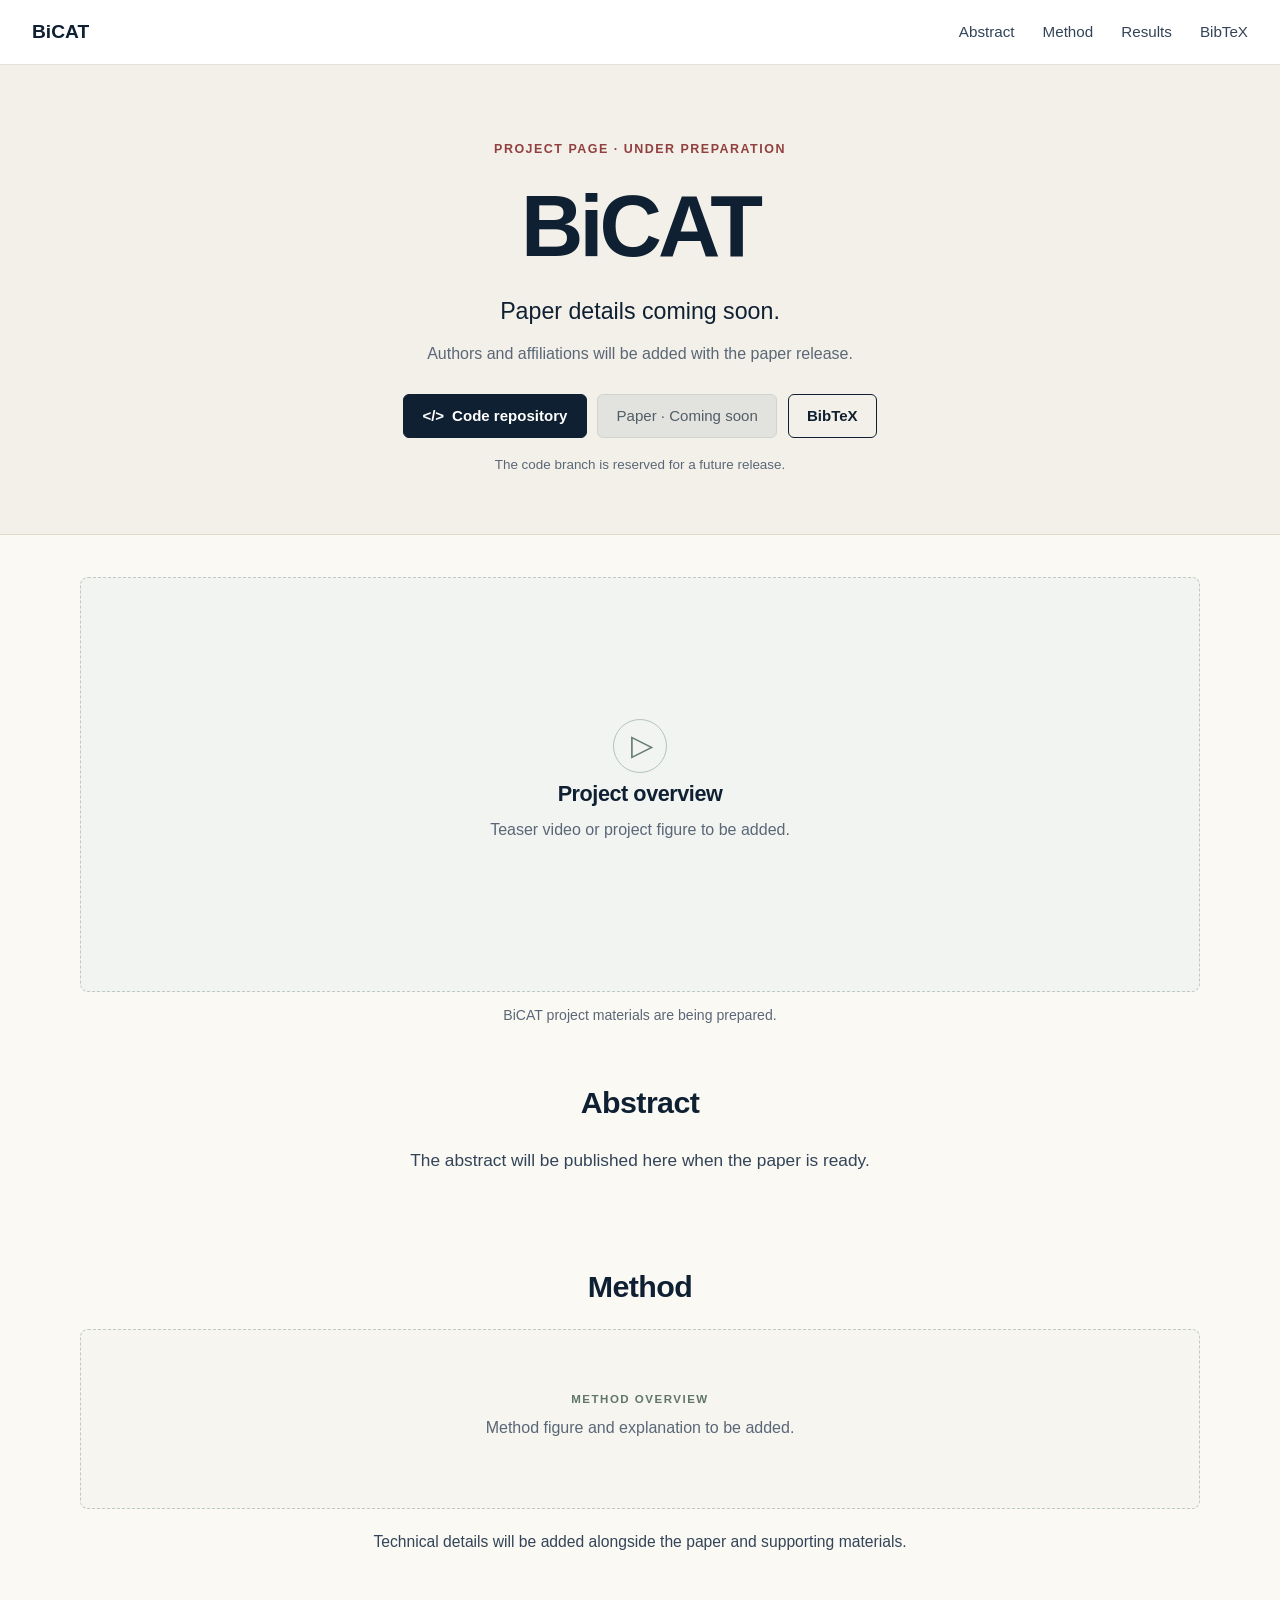
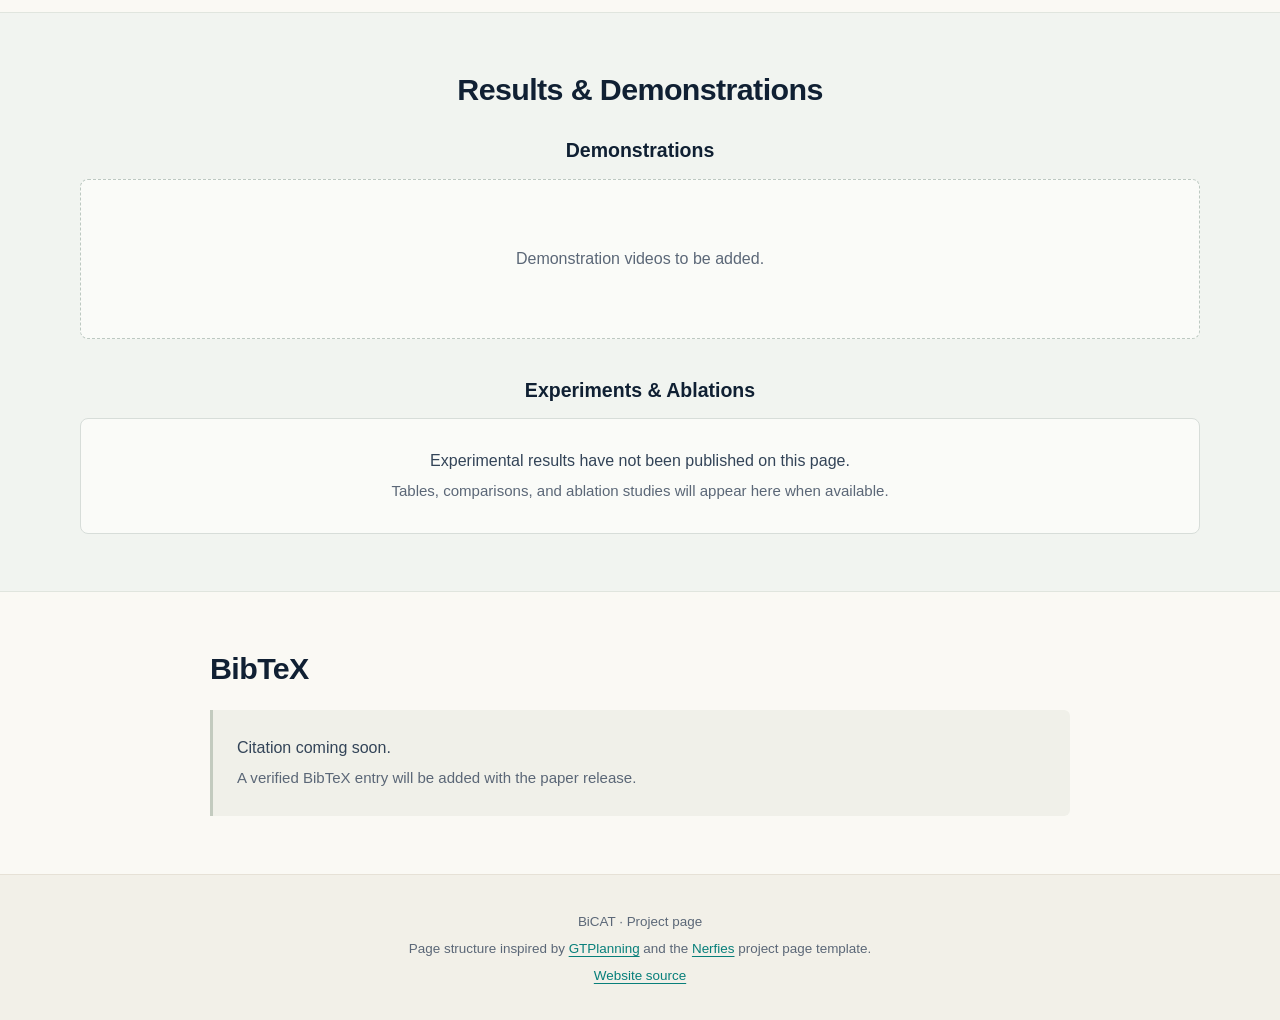
==== index.html @ d08eda47 "Create initial BiCAT academic project website" ====
<!DOCTYPE html>
<html lang="en">
<head>
  <meta charset="utf-8">
  <meta name="viewport" content="width=device-width, initial-scale=1">
  <meta name="description" content="BiCAT project page. Paper details, methods, demonstrations, and results will be added with the project release.">
  <meta name="theme-color" content="#f2f0e8">
  <title>BiCAT | Project Page</title>
  <link rel="stylesheet" href="./static/css/index.css">
  <link rel="icon" href="./static/images/favicon.svg" type="image/svg+xml">
</head>
<body>
  <a class="skip-link" href="#main">Skip to content</a>
  <nav class="navbar" aria-label="Main navigation">
    <div class="nav-inner">
      <a class="brand-mark" href="#top" aria-label="BiCAT home">BiCAT</a>
      <div class="nav-links">
        <a href="#abstract">Abstract</a>
        <a href="#method">Method</a>
        <a href="#results">Results</a>
        <a href="#bibtex">BibTeX</a>
      </div>
    </div>
  </nav>
  <main id="main">
    <header class="paper-hero" id="top">
      <div class="container">
        <p class="release-status">PROJECT PAGE · UNDER PREPARATION</p>
        <!-- Replace the title and publication metadata only with approved paper details. -->
        <h1>BiCAT</h1>
        <p class="paper-subtitle">Paper details coming soon.</p>
        <p class="publication-authors">Authors and affiliations will be added with the paper release.</p>
        <div class="publication-links" aria-label="Project resources">
          <a class="button" href="https://github.com/Evan-XLiu/BiCAT/tree/main"><span aria-hidden="true">&lt;/&gt;</span> Code repository</a>
          <span class="button unavailable">Paper · Coming soon</span>
          <a class="button secondary" href="#bibtex">BibTeX</a>
        </div>
        <p class="resource-note">The code branch is reserved for a future release.</p>
      </div>
    </header>

    <section class="section visual-overview" aria-labelledby="overview-heading">
      <div class="container wide">
        <figure class="paper-figure">
          <!-- Replace this placeholder with a local video or teaser figure when ready. -->
          <div class="media-placeholder teaser">
            <span class="play-symbol" aria-hidden="true">▷</span>
            <h2 id="overview-heading">Project overview</h2>
            <p>Teaser video or project figure to be added.</p>
          </div>
          <figcaption>BiCAT project materials are being prepared.</figcaption>
        </figure>
      </div>
    </section>

    <section class="section abstract-section" id="abstract" aria-labelledby="abstract-heading">
      <div class="container reading">
        <h2 id="abstract-heading">Abstract</h2>
        <p class="paper-copy">The abstract will be published here when the paper is ready.</p>
      </div>
    </section>

    <section class="section method-section" id="method" aria-labelledby="method-heading">
      <div class="container wide">
        <h2 id="method-heading">Method</h2>
        <div class="media-placeholder method-placeholder">
          <span class="placeholder-label">METHOD OVERVIEW</span>
          <p>Method figure and explanation to be added.</p>
        </div>
        <p class="section-copy">Technical details will be added alongside the paper and supporting materials.</p>
      </div>
    </section>

    <section class="section section-band" id="results" aria-labelledby="results-heading">
      <div class="container wide">
        <h2 id="results-heading">Results &amp; Demonstrations</h2>
        <div class="results-stack">
          <div class="result-group">
            <h3>Demonstrations</h3>
            <div class="media-placeholder compact"><p>Demonstration videos to be added.</p></div>
          </div>
          <div class="result-group">
            <h3>Experiments &amp; Ablations</h3>
            <div class="results-empty">
              <p>Experimental results have not been published on this page.</p>
              <p class="muted">Tables, comparisons, and ablation studies will appear here when available.</p>
            </div>
          </div>
        </div>
      </div>
    </section>

    <section class="section" id="bibtex" aria-labelledby="bibtex-heading">
      <div class="container reading">
        <h2 id="bibtex-heading">BibTeX</h2>
        <div class="citation-pending">
          <p>Citation coming soon.</p>
          <p class="muted">A verified BibTeX entry will be added with the paper release.</p>
        </div>
      </div>
    </section>
  </main>
  <footer class="footer">
    <div class="container reading">
      <p>BiCAT · Project page</p>
      <p>Page structure inspired by <a href="https://haldunbalim.github.io/GTPlanning/">GTPlanning</a> and the <a href="https://nerfies.github.io/">Nerfies</a> project page template.</p>
      <a href="https://github.com/Evan-XLiu/BiCAT/tree/gh-pages">Website source</a>
    </div>
  </footer>
</body>
</html>
---- static/css/index.css ----
:root{color-scheme:light;--ink:#102033;--copy:#334458;--muted:#5b6777;--paper:#faf9f4;--accent:#087f7a;--line:#d7ddd9}
*{box-sizing:border-box}
html{scroll-behavior:smooth;scroll-padding-top:1.5rem}
body{margin:0;background:var(--paper);color:var(--copy);font-family:Arial,"Helvetica Neue",sans-serif;line-height:1.65}
a{color:var(--accent);text-underline-offset:.2em}
a:hover{color:#075f5b}
a:focus-visible{outline:3px solid var(--accent);outline-offset:5px}
.skip-link{position:absolute;left:1rem;top:-5rem;padding:.6rem 1rem;background:white;z-index:2}
.skip-link:focus{top:1rem}
.container{width:min(100% - 3rem,960px);margin-inline:auto}
.wide{max-width:1120px;width:min(100% - 3rem,1120px)}
.reading{max-width:860px}
.navbar{background:#fff;border-bottom:1px solid #e6e1d6}
.nav-inner{max-width:1280px;min-height:64px;margin:auto;padding:.75rem 2rem;display:flex;align-items:center;justify-content:space-between;gap:1rem}
.navbar a{text-decoration:none;color:var(--copy)}
.brand-mark{font-size:1.2rem;font-weight:750;color:var(--ink)!important}
.nav-links{display:flex;flex-wrap:wrap;justify-content:flex-end;gap:.4rem 1.75rem;font-size:.95rem}
.navbar a:hover{color:var(--accent)}
.paper-hero{text-align:center;background:#f2f0e8;border-bottom:1px solid #e1dbc9;padding:4.6rem 0 3.6rem}
.release-status{font-size:.78rem;color:#92403f;font-weight:700;letter-spacing:.12em;margin:0 0 1rem}
h1,h2,h3{color:var(--ink);line-height:1.2}
h1{font-size:clamp(3.8rem,9vw,5.4rem);letter-spacing:-.045em;margin:0 0 .8rem}
.paper-subtitle{font-size:1.45rem;margin:.7rem 0;color:var(--ink)}
.publication-authors{color:var(--muted);margin:.5rem auto 1.65rem;max-width:38rem;font-size:1rem}
.publication-links{display:flex;justify-content:center;gap:.65rem;flex-wrap:wrap}
.button{display:inline-flex;align-items:center;justify-content:center;gap:.5rem;min-height:44px;padding:.55rem 1.15rem;border:1px solid var(--ink);border-radius:6px;background:var(--ink);color:#fff;text-decoration:none;font-weight:600;font-size:.94rem}
a.button:hover{background:#253d54;color:white}
.button.secondary{background:transparent;color:var(--ink)}
.button.unavailable{background:#e2e3de;border-color:#d1d4cd;color:#525d66;font-weight:400}
.resource-note{font-size:.84rem;color:var(--muted);margin:1rem 0 0}
.section{padding:3.6rem 0}
.visual-overview{padding-top:2.6rem;padding-bottom:1.2rem}
.paper-figure{margin:0}
.media-placeholder{border:1px dashed #bdc9c2;border-radius:8px;background:#f1f4f0;display:flex;flex-direction:column;justify-content:center;align-items:center;text-align:center;padding:2rem;color:var(--muted)}
.teaser{min-height:280px;aspect-ratio:2.7}
.media-placeholder h2{font-size:1.35rem;margin:.5rem 0 .25rem}
.media-placeholder p{margin:.4rem 0}
.play-symbol{display:grid;place-items:center;height:54px;width:54px;border:1px solid #b4c4bc;border-radius:50%;font-size:1.8rem;color:#647b70;line-height:1;padding-left:3px}
figcaption{font-size:.88rem;text-align:center;color:var(--muted);margin-top:.75rem}
h2{font-size:1.9rem;margin:0 0 1.5rem;letter-spacing:-.02em}
h3{font-size:1.22rem;margin:0 0 1rem}
.abstract-section{padding-top:2.4rem;padding-bottom:2.3rem}
.abstract-section h2,.method-section h2,#results h2{text-align:center}
.paper-copy{font-size:1.08rem;line-height:1.8;text-align:center}
.method-section{padding-top:2.4rem}
.method-placeholder{min-height:180px;background:#f6f5ef}
.placeholder-label{font-size:.72rem;font-weight:700;letter-spacing:.13em;color:#61766b}
.section-copy{max-width:860px;margin:1.25rem auto 0;text-align:center;font-size:.98rem}
.section-band{background:#f1f4f0;border-block:1px solid #e0e5de}
.results-stack{display:grid;gap:2.5rem;margin-top:2rem}
.result-group{text-align:center}
.compact{min-height:160px;background:#fafbf8}
.results-empty{padding:1.5rem 1rem;background:#fafbf8;border:1px solid var(--line);border-radius:8px}
.results-empty p,.citation-pending p{margin:.3rem 0}
.muted{color:var(--muted);font-size:.94rem}
.citation-pending{background:#f0f0e9;border-left:3px solid #c3cbbf;padding:1.25rem 1.5rem;border-radius:0 6px 6px 0}
.footer{border-top:1px solid #e6e1d6;background:#f2f0e8;text-align:center;padding:2rem 0;font-size:.84rem;color:var(--muted)}
.footer p{margin:.3rem 0}
@media(max-width:600px){.nav-inner{padding:.9rem 1rem;flex-direction:column;gap:.6rem}.nav-links{justify-content:center;gap:1rem;font-size:.85rem}.paper-hero{padding:3rem 0 2.7rem}.container,.wide{width:calc(100% - 2rem)}.paper-subtitle{font-size:1.2rem}.publication-authors{font-size:.92rem}.release-status{font-size:.67rem}.button{font-size:.83rem;padding:.55rem .85rem}.teaser{min-height:230px;aspect-ratio:auto}.section{padding:2.5rem 0}.visual-overview{padding-bottom:.5rem}h2{font-size:1.65rem}.media-placeholder{padding:1.5rem 1rem}}
@media(prefers-reduced-motion:reduce){html{scroll-behavior:auto}}
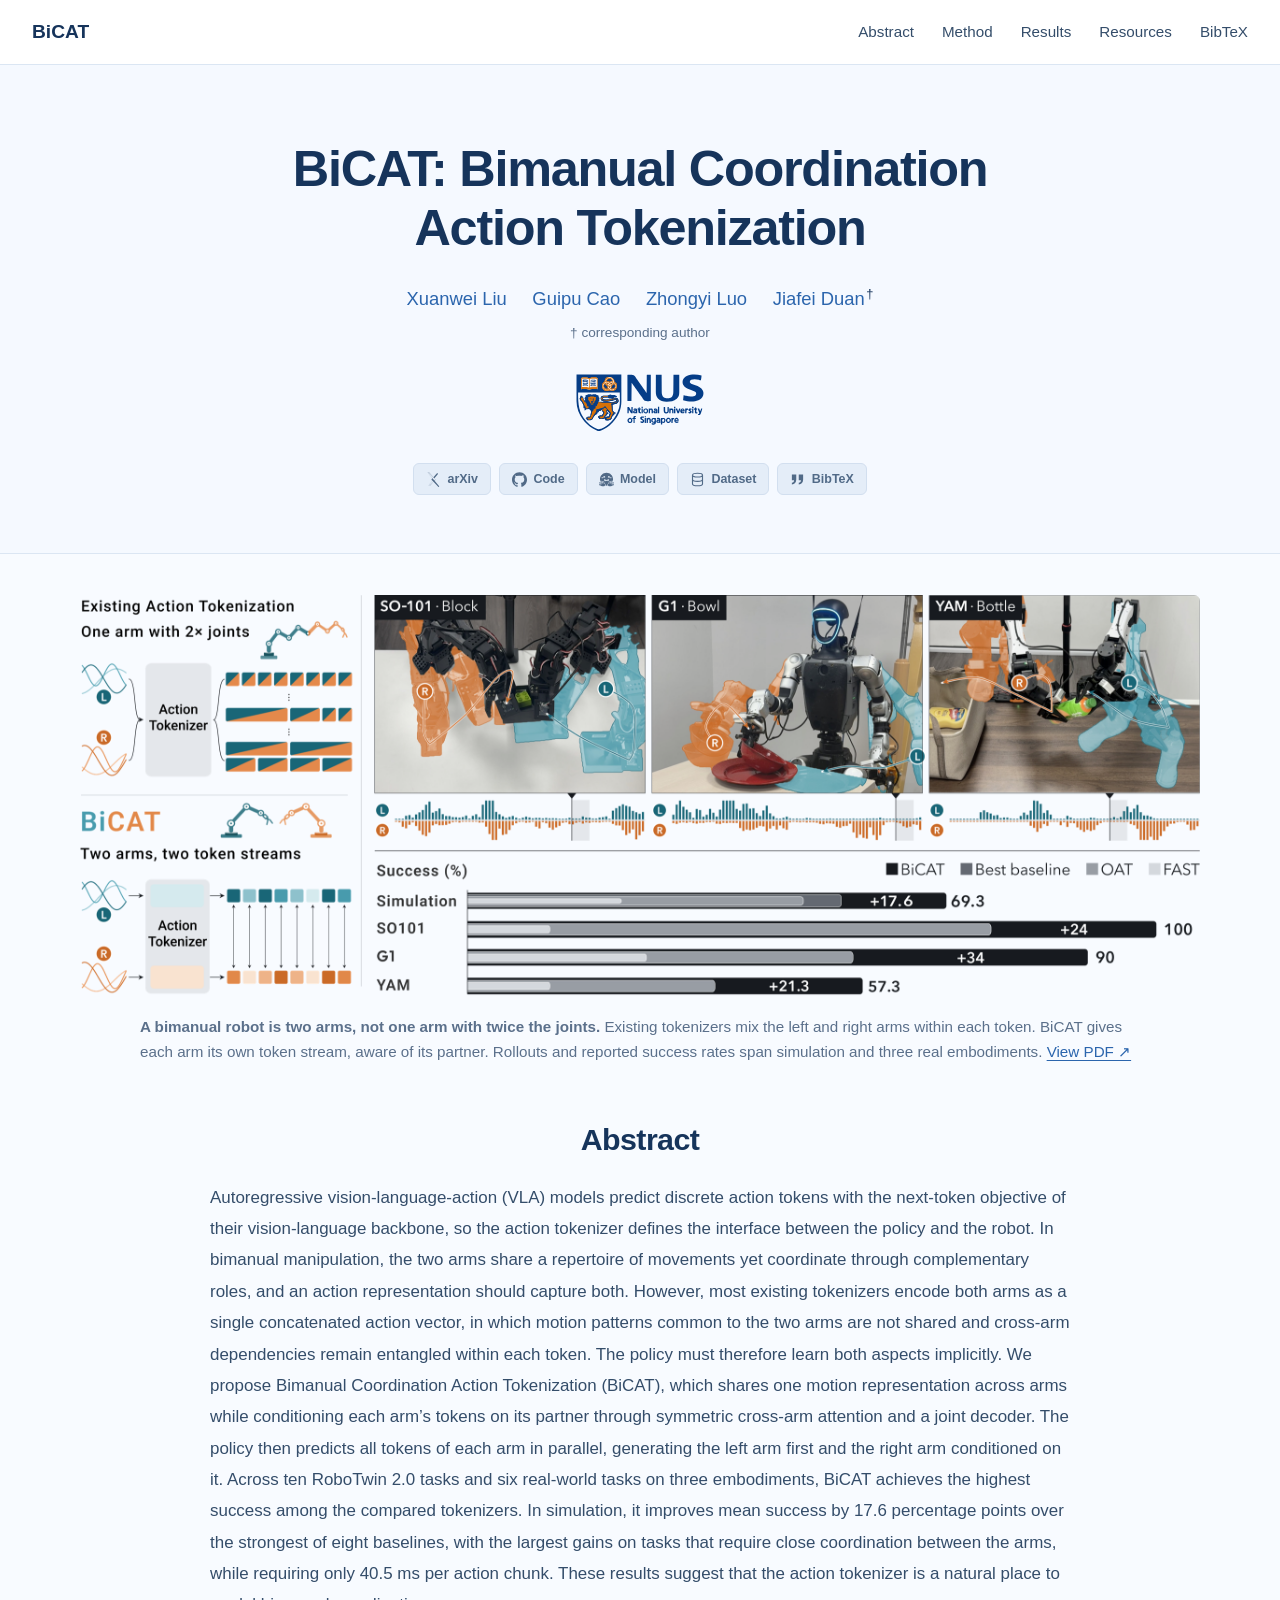
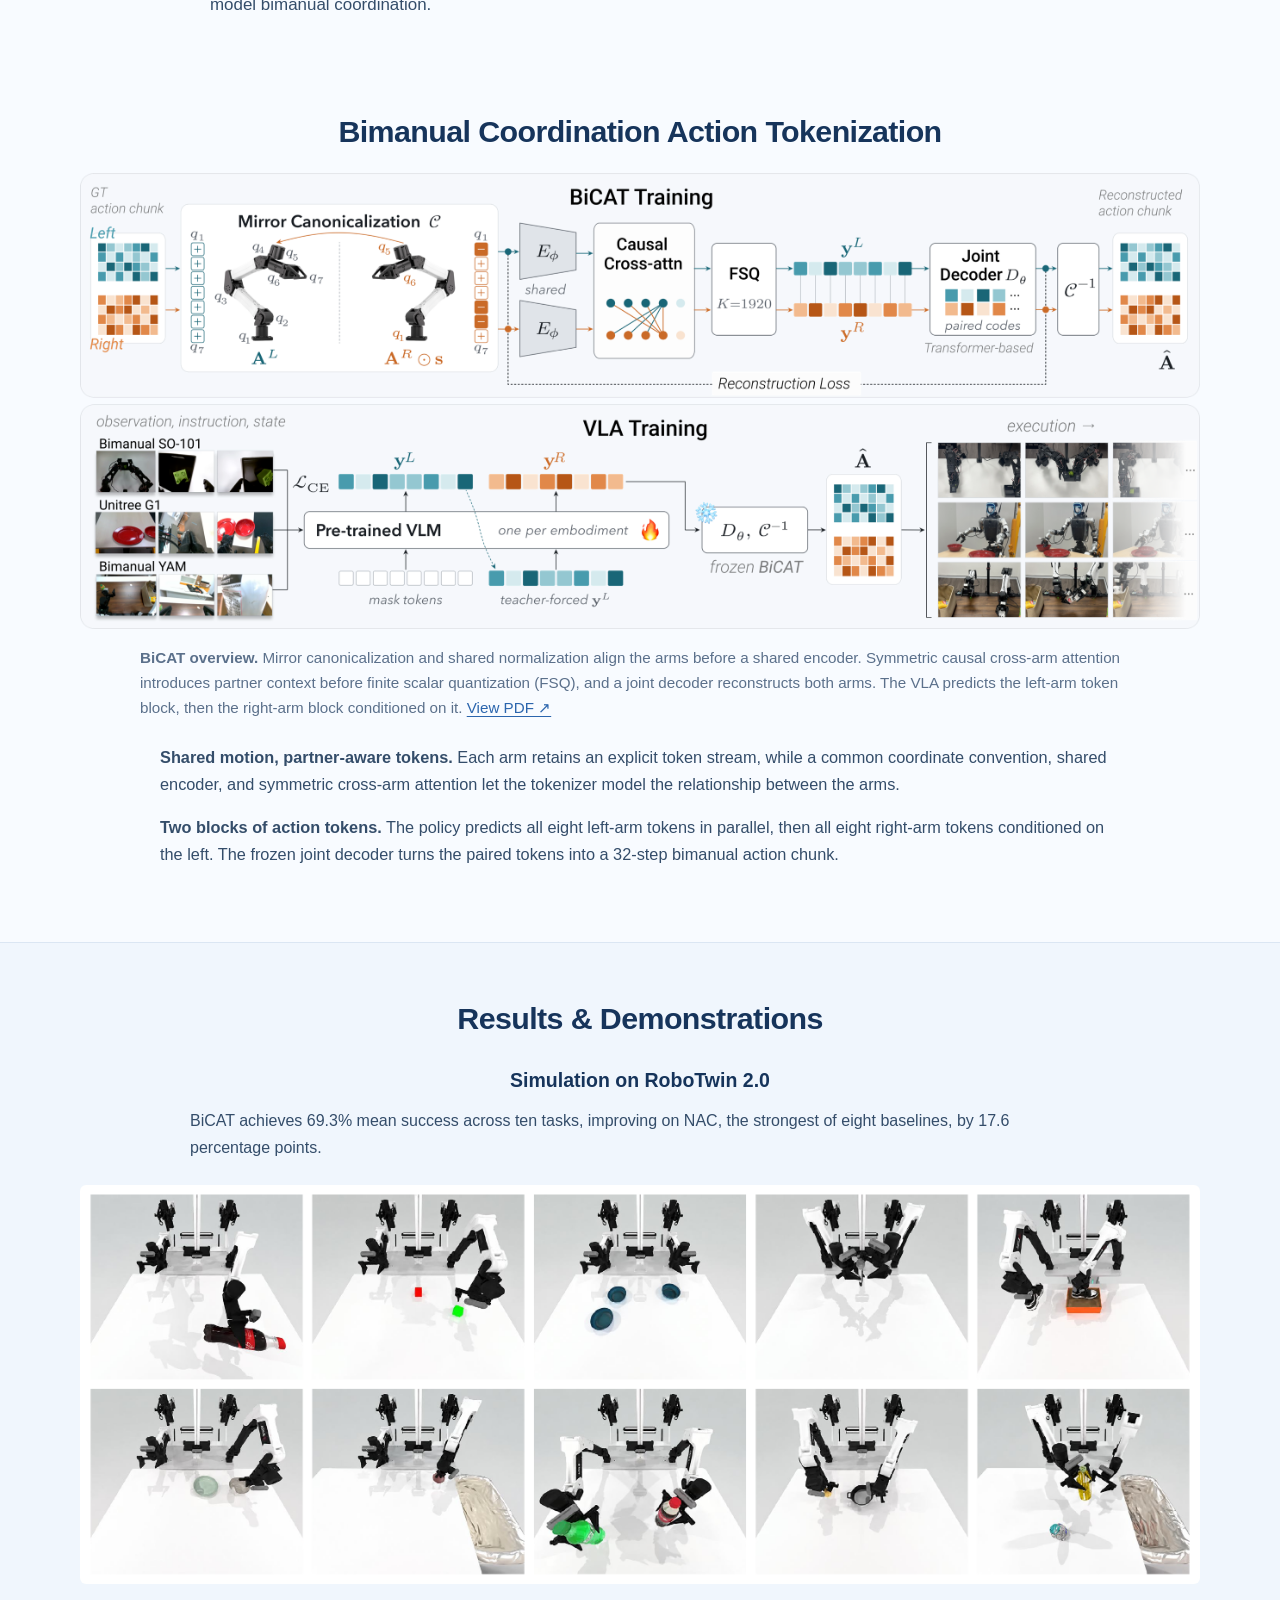
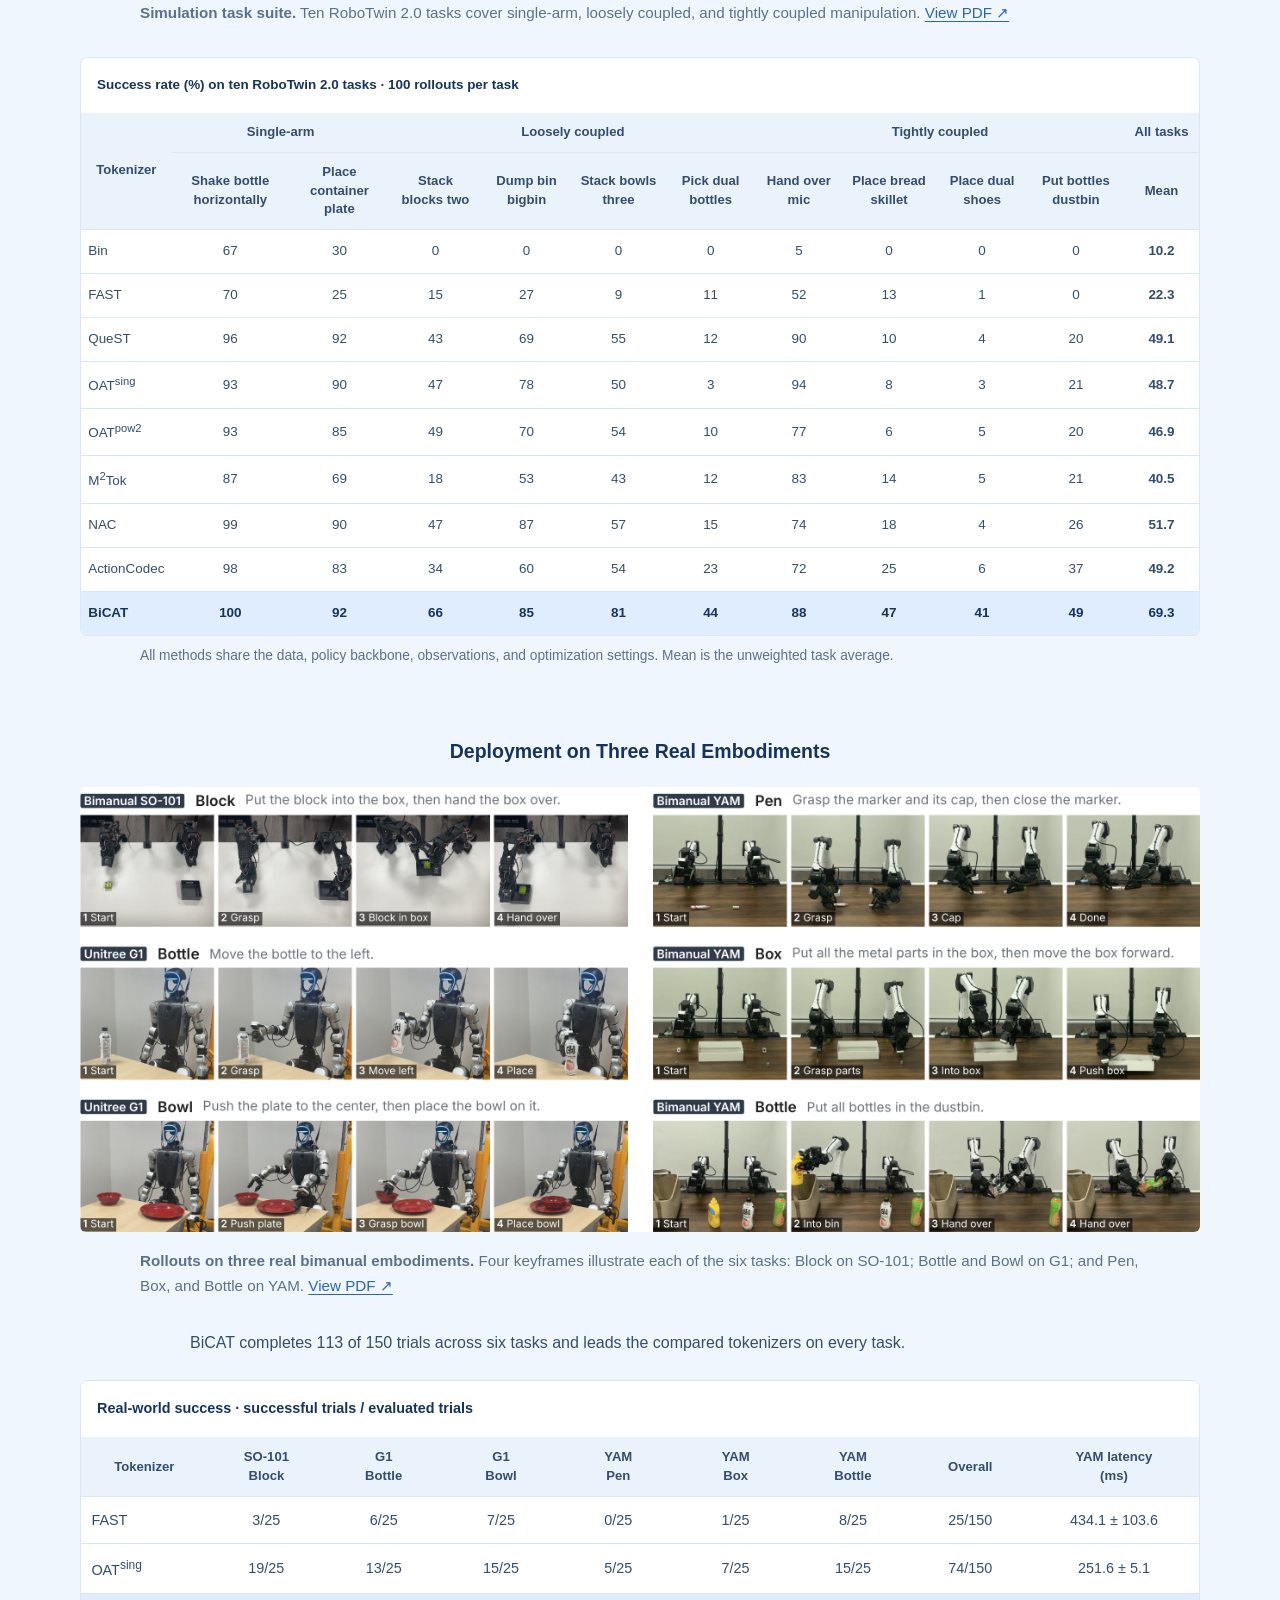
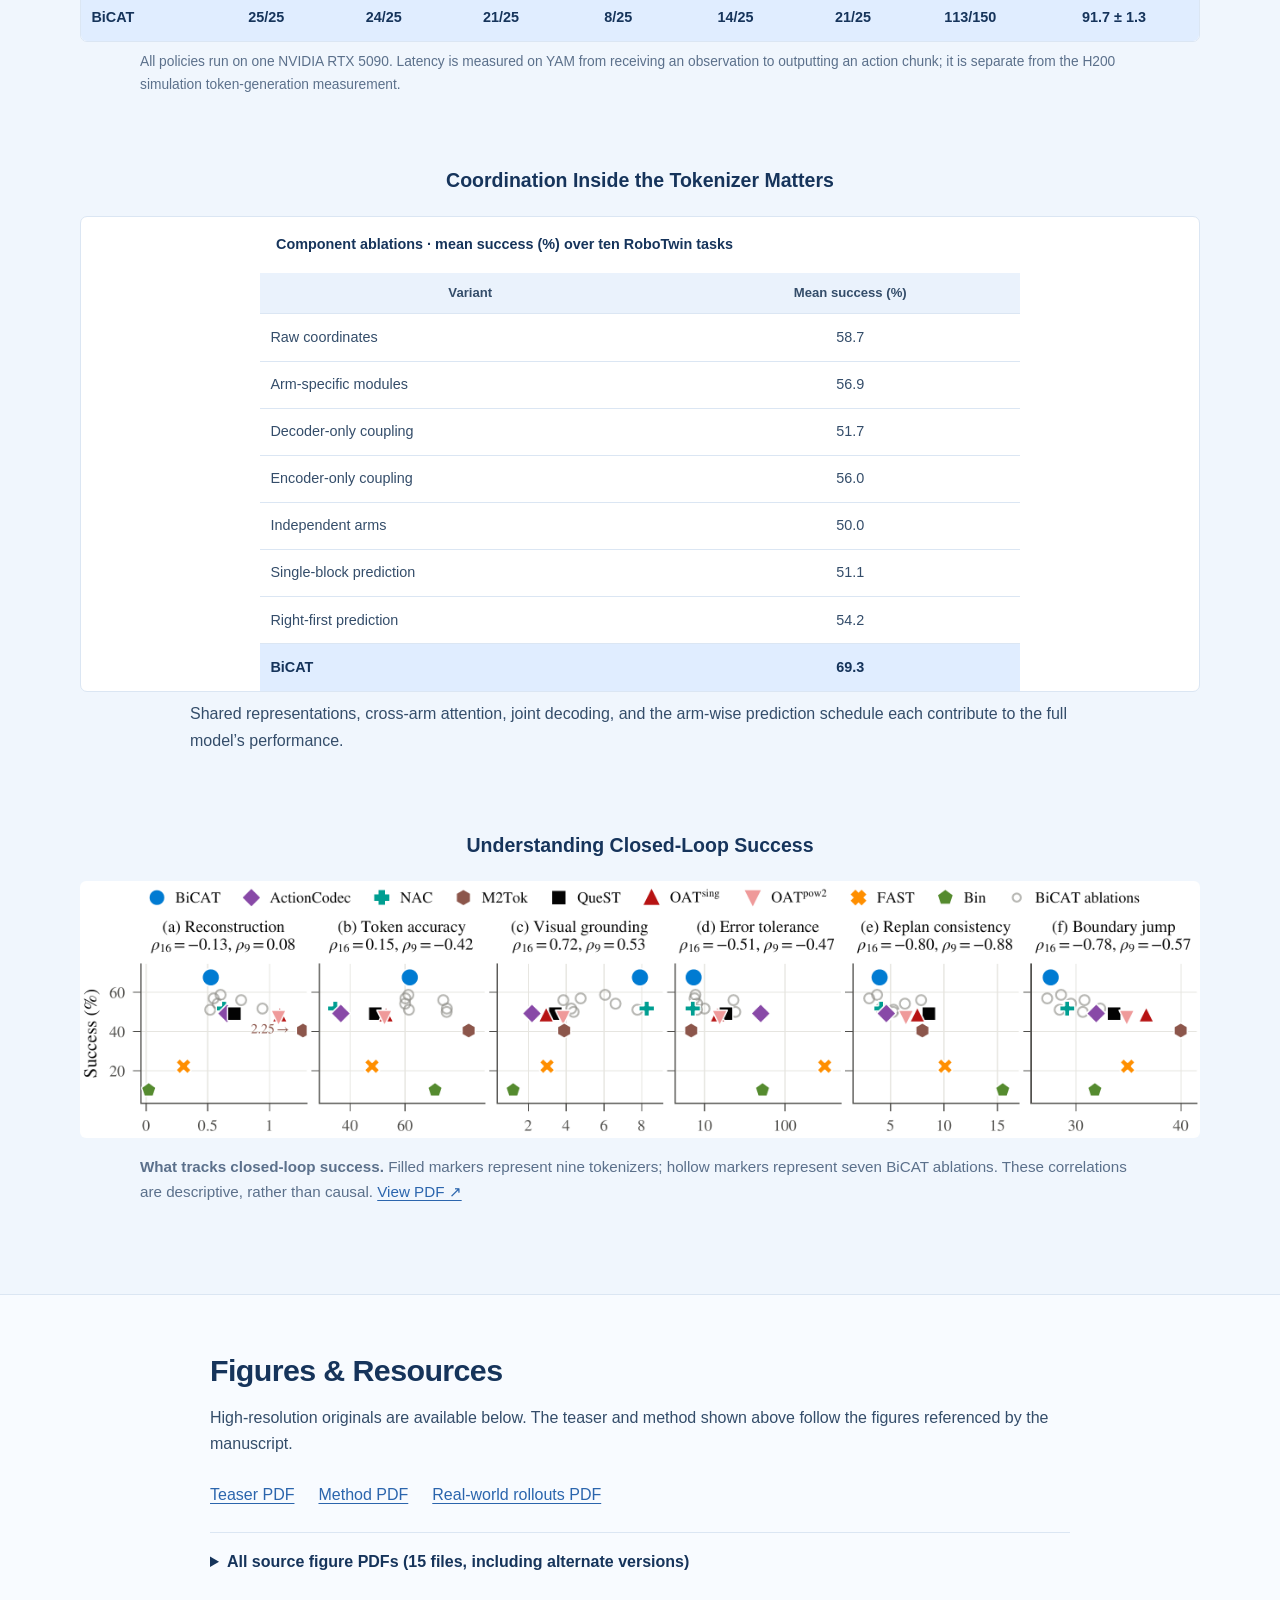
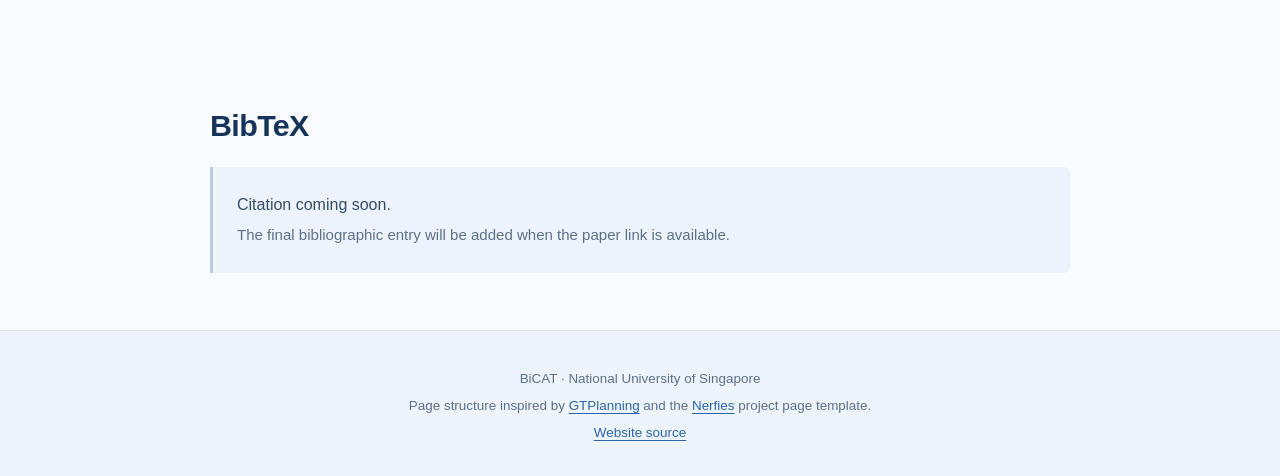
==== commit 3c31d029: "1" ====
--- a/index.html
+++ b/index.html
@@ -3,109 +3,95 @@
 <head>
   <meta charset="utf-8">
   <meta name="viewport" content="width=device-width, initial-scale=1">
-  <meta name="description" content="BiCAT project page. Paper details, methods, demonstrations, and results will be added with the project release.">
-  <meta name="theme-color" content="#f2f0e8">
-  <title>BiCAT | Project Page</title>
+  <meta name="description" content="BiCAT: Bimanual Coordination Action Tokenization. Shared motion representations and partner-aware action tokens for bimanual vision-language-action policies.">
+  <meta name="theme-color" content="#f5f9ff">
+  <title>BiCAT: Bimanual Coordination Action Tokenization</title>
   <link rel="stylesheet" href="./static/css/index.css">
   <link rel="icon" href="./static/images/favicon.svg" type="image/svg+xml">
 </head>
 <body>
   <a class="skip-link" href="#main">Skip to content</a>
-  <nav class="navbar" aria-label="Main navigation">
-    <div class="nav-inner">
-      <a class="brand-mark" href="#top" aria-label="BiCAT home">BiCAT</a>
-      <div class="nav-links">
-        <a href="#abstract">Abstract</a>
-        <a href="#method">Method</a>
-        <a href="#results">Results</a>
-        <a href="#bibtex">BibTeX</a>
+  <nav class="navbar" aria-label="Main navigation"><div class="nav-inner">
+    <a class="brand-mark" href="#top" aria-label="BiCAT home">BiCAT</a>
+    <div class="nav-links"><a href="#abstract">Abstract</a><a href="#method">Method</a><a href="#results">Results</a><a href="#resources">Resources</a><a href="#bibtex">BibTeX</a></div>
+  </div></nav>
+  <main id="main">
+    <header class="paper-hero" id="top"><div class="container title-container">
+      <h1><span class="title-line">BiCAT: Bimanual Coordination</span><span class="title-line">Action Tokenization</span></h1>
+      <div class="publication-authors" aria-label="Authors"><span><a href="https://evan-xliu.github.io/" target="_blank" rel="noopener">Xuanwei Liu</a></span><span><a href="https://github.com/conradcao" target="_blank" rel="noopener">Guipu Cao</a></span><span><a href="https://github.com/LuoZYi" target="_blank" rel="noopener">Zhongyi Luo</a></span><span><a href="https://jiafei1224.github.io/" target="_blank" rel="noopener">Jiafei Duan</a><sup class="corresponding-mark" aria-label="corresponding author">†</sup></span></div>
+      <p class="corresponding-note">† corresponding author</p>
+      <div class="institution-logo"><img src="./static/images/nus-logo.svg?v=local-traced" alt="NUS — National University of Singapore" width="734" height="330"></div>
+      <div class="publication-links" aria-label="Project resources">
+        <span class="button resource-button unavailable" aria-disabled="true" title="arXiv link coming soon"><svg aria-hidden="true" focusable="false" class="resource-icon" fill="currentColor" viewBox="0 0 24 24" xmlns="http://www.w3.org/2000/svg"><path d="M3.8423 0a1.0037 1.0037 0 0 0-.922.6078c-.1536.3687-.0438.6275.2938 1.1113l6.9185 8.3597-1.0223 1.1058a1.0393 1.0393 0 0 0 .003 1.4229l1.2292 1.3135-5.4391 6.4444c-.2803.299-.4538.823-.2971 1.1986a1.0253 1.0253 0 0 0 .9585.635.9133.9133 0 0 0 .6891-.3405l5.783-6.126 7.4902 8.0051a.8527.8527 0 0 0 .6835.2597.9575.9575 0 0 0 .8777-.6138c.1577-.377-.017-.7502-.306-1.1407l-7.0518-8.3418 1.0632-1.13a.9626.9626 0 0 0 .0089-1.3165L4.6336.4639s-.3733-.4535-.768-.463zm0 .272h.0166c.2179.0052.4874.2715.5644.3639l.005.006.0052.0055 10.169 10.9905a.6915.6915 0 0 1-.0072.945l-1.0666 1.133-1.4982-1.7724-8.5994-10.39c-.3286-.472-.352-.6183-.2592-.841a.7307.7307 0 0 1 .6704-.4401Zm14.341 1.5701a.877.877 0 0 0-.6554.2418l-5.6962 6.1584 1.6944 1.8319 5.3089-6.5138c.3251-.4335.479-.6603.3247-1.0292a1.1205 1.1205 0 0 0-.9763-.689zm-7.6557 12.2823 1.3186 1.4135-5.7864 6.1295a.6494.6494 0 0 1-.4959.26.7516.7516 0 0 1-.706-.4669c-.1119-.2682.0359-.6864.2442-.9083l.0051-.0055.0047-.0055z"/></svg><span>arXiv</span></span>
+        <a class="button resource-button" href="https://github.com/Evan-XLiu/BiCAT/tree/main" target="_blank" rel="noopener"><svg aria-hidden="true" focusable="false" class="resource-icon" fill="currentColor" viewBox="0 0 24 24" xmlns="http://www.w3.org/2000/svg"><path d="M12 .297c-6.63 0-12 5.373-12 12 0 5.303 3.438 9.8 8.205 11.385.6.113.82-.258.82-.577 0-.285-.01-1.04-.015-2.04-3.338.724-4.042-1.61-4.042-1.61C4.422 18.07 3.633 17.7 3.633 17.7c-1.087-.744.084-.729.084-.729 1.205.084 1.838 1.236 1.838 1.236 1.07 1.835 2.809 1.305 3.495.998.108-.776.417-1.305.76-1.605-2.665-.3-5.466-1.332-5.466-5.93 0-1.31.465-2.38 1.235-3.22-.135-.303-.54-1.523.105-3.176 0 0 1.005-.322 3.3 1.23.96-.267 1.98-.399 3-.405 1.02.006 2.04.138 3 .405 2.28-1.552 3.285-1.23 3.285-1.23.645 1.653.24 2.873.12 3.176.765.84 1.23 1.91 1.23 3.22 0 4.61-2.805 5.625-5.475 5.92.42.36.81 1.096.81 2.22 0 1.606-.015 2.896-.015 3.286 0 .315.21.69.825.57C20.565 22.092 24 17.592 24 12.297c0-6.627-5.373-12-12-12"/></svg><span>Code</span></a>
+        <span class="button resource-button unavailable" aria-disabled="true" title="Model link coming soon"><svg aria-hidden="true" focusable="false" class="resource-icon" fill="currentColor" viewBox="0 0 24 24" xmlns="http://www.w3.org/2000/svg"><path d="M12.025 1.13c-5.77 0-10.449 4.647-10.449 10.378 0 1.112.178 2.181.503 3.185.064-.222.203-.444.416-.577a.96.96 0 0 1 .524-.15c.293 0 .584.124.84.284.278.173.48.408.71.694.226.282.458.611.684.951v-.014c.017-.324.106-.622.264-.874s.403-.487.762-.543c.3-.047.596.06.787.203s.31.313.4.467c.15.257.212.468.233.542.01.026.653 1.552 1.657 2.54.616.605 1.01 1.223 1.082 1.912.055.537-.096 1.059-.38 1.572.637.121 1.294.187 1.967.187.657 0 1.298-.063 1.921-.178-.287-.517-.44-1.041-.384-1.581.07-.69.465-1.307 1.081-1.913 1.004-.987 1.647-2.513 1.657-2.539.021-.074.083-.285.233-.542.09-.154.208-.323.4-.467a1.08 1.08 0 0 1 .787-.203c.359.056.604.29.762.543s.247.55.265.874v.015c.225-.34.457-.67.683-.952.23-.286.432-.52.71-.694.257-.16.547-.284.84-.285a.97.97 0 0 1 .524.151c.228.143.373.388.43.625l.006.04a10.3 10.3 0 0 0 .534-3.273c0-5.731-4.678-10.378-10.449-10.378M8.327 6.583a1.5 1.5 0 0 1 .713.174 1.487 1.487 0 0 1 .617 2.013c-.183.343-.762-.214-1.102-.094-.38.134-.532.914-.917.71a1.487 1.487 0 0 1 .69-2.803m7.486 0a1.487 1.487 0 0 1 .689 2.803c-.385.204-.536-.576-.916-.71-.34-.12-.92.437-1.103.094a1.487 1.487 0 0 1 .617-2.013 1.5 1.5 0 0 1 .713-.174m-10.68 1.55a.96.96 0 1 1 0 1.921.96.96 0 0 1 0-1.92m13.838 0a.96.96 0 1 1 0 1.92.96.96 0 0 1 0-1.92M8.489 11.458c.588.01 1.965 1.157 3.572 1.164 1.607-.007 2.984-1.155 3.572-1.164.196-.003.305.12.305.454 0 .886-.424 2.328-1.563 3.202-.22-.756-1.396-1.366-1.63-1.32q-.011.001-.02.006l-.044.026-.01.008-.03.024q-.018.017-.035.036l-.032.04a1 1 0 0 0-.058.09l-.014.025q-.049.088-.11.19a1 1 0 0 1-.083.116 1.2 1.2 0 0 1-.173.18q-.035.029-.075.058a1.3 1.3 0 0 1-.251-.243 1 1 0 0 1-.076-.107c-.124-.193-.177-.363-.337-.444-.034-.016-.104-.008-.2.022q-.094.03-.216.087-.06.028-.125.063l-.13.074q-.067.04-.136.086a3 3 0 0 0-.135.096 3 3 0 0 0-.26.219 2 2 0 0 0-.12.121 2 2 0 0 0-.106.128l-.002.002a2 2 0 0 0-.09.132l-.001.001a1.2 1.2 0 0 0-.105.212q-.013.036-.024.073c-1.139-.875-1.563-2.317-1.563-3.203 0-.334.109-.457.305-.454m.836 10.354c.824-1.19.766-2.082-.365-3.194-1.13-1.112-1.789-2.738-1.789-2.738s-.246-.945-.806-.858-.97 1.499.202 2.362c1.173.864-.233 1.45-.685.64-.45-.812-1.683-2.896-2.322-3.295s-1.089-.175-.938.647 2.822 2.813 2.562 3.244-1.176-.506-1.176-.506-2.866-2.567-3.49-1.898.473 1.23 2.037 2.16c1.564.932 1.686 1.178 1.464 1.53s-3.675-2.511-4-1.297c-.323 1.214 3.524 1.567 3.287 2.405-.238.839-2.71-1.587-3.216-.642-.506.946 3.49 2.056 3.522 2.064 1.29.33 4.568 1.028 5.713-.624m5.349 0c-.824-1.19-.766-2.082.365-3.194 1.13-1.112 1.789-2.738 1.789-2.738s.246-.945.806-.858.97 1.499-.202 2.362c-1.173.864.233 1.45.685.64.451-.812 1.683-2.896 2.322-3.295s1.089-.175.938.647-2.822 2.813-2.562 3.244 1.176-.506 1.176-.506 2.866-2.567 3.49-1.898-.473 1.23-2.037 2.16c-1.564.932-1.686 1.178-1.464 1.53s3.675-2.511 4-1.297c.323 1.214-3.524 1.567-3.287 2.405.238.839 2.71-1.587 3.216-.642.506.946-3.49 2.056-3.522 2.064-1.29.33-4.568 1.028-5.713-.624"/></svg><span>Model</span></span>
+        <span class="button resource-button unavailable" aria-disabled="true" title="Dataset link coming soon"><svg class="resource-icon" viewBox="0 0 24 24" fill="none" stroke="currentColor" stroke-width="1.8" aria-hidden="true" focusable="false"><ellipse cx="12" cy="5" rx="8" ry="3"/><path d="M4 5v7c0 1.7 3.6 3 8 3s8-1.3 8-3V5M4 12v7c0 1.7 3.6 3 8 3s8-1.3 8-3v-7"/></svg><span>Dataset</span></span>
+        <a class="button resource-button" href="#bibtex"><svg class="resource-icon" viewBox="0 0 24 24" fill="currentColor" aria-hidden="true" focusable="false"><path d="M3 4h7v8c0 5-2.5 7.5-7 8v-3c2.3-.5 3.5-1.8 3.5-4H3V4Zm11 0h7v8c0 5-2.5 7.5-7 8v-3c2.3-.5 3.5-1.8 3.5-4H14V4Z"/></svg><span>BibTeX</span></a>
       </div>
-    </div>
-  </nav>
-  <main id="main">
-    <header class="paper-hero" id="top">
-      <div class="container">
-        <p class="release-status">PROJECT PAGE · UNDER PREPARATION</p>
-        <!-- Replace the title and publication metadata only with approved paper details. -->
-        <h1>BiCAT</h1>
-        <p class="paper-subtitle">Paper details coming soon.</p>
-        <p class="publication-authors">Authors and affiliations will be added with the paper release.</p>
-        <div class="publication-links" aria-label="Project resources">
-          <a class="button" href="https://github.com/Evan-XLiu/BiCAT/tree/main"><span aria-hidden="true">&lt;/&gt;</span> Code repository</a>
-          <span class="button unavailable">Paper · Coming soon</span>
-          <a class="button secondary" href="#bibtex">BibTeX</a>
+    </div></header>
+    <section class="section visual-overview" aria-label="BiCAT teaser"><div class="container wide"><figure class="paper-figure content-figure">
+      <a class="figure-link" href="./static/paper-assets/teaser.pdf" target="_blank" rel="noopener" aria-label="Open BiCAT teaser: two arm-indexed token streams and rollouts on SO-101, G1, and YAM as PDF">
+        <img class="paper-image" src="./static/images/teaser.png" alt="BiCAT teaser: two arm-indexed token streams and rollouts on SO-101, G1, and YAM" fetchpriority="high" decoding="async">
+      </a>
+      <figcaption><strong>A bimanual robot is two arms, not one arm with twice the joints.</strong> Existing tokenizers mix the left and right arms within each token. BiCAT gives each arm its own token stream, aware of its partner. Rollouts and reported success rates span simulation and three real embodiments. <a href="./static/paper-assets/teaser.pdf" target="_blank" rel="noopener">View PDF ↗</a></figcaption>
+    </figure></div></section>
+    <section class="section abstract-section" id="abstract" aria-labelledby="abstract-heading"><div class="container reading">
+      <h2 id="abstract-heading">Abstract</h2><p class="paper-copy">Autoregressive vision-language-action (VLA) models predict discrete action tokens with the next-token objective of their vision-language backbone, so the action tokenizer defines the interface between the policy and the robot. In bimanual manipulation, the two arms share a repertoire of movements yet coordinate through complementary roles, and an action representation should capture both. However, most existing tokenizers encode both arms as a single concatenated action vector, in which motion patterns common to the two arms are not shared and cross-arm dependencies remain entangled within each token. The policy must therefore learn both aspects implicitly. We propose Bimanual Coordination Action Tokenization (BiCAT), which shares one motion representation across arms while conditioning each arm’s tokens on its partner through symmetric cross-arm attention and a joint decoder. The policy then predicts all tokens of each arm in parallel, generating the left arm first and the right arm conditioned on it. Across ten RoboTwin 2.0 tasks and six real-world tasks on three embodiments, BiCAT achieves the highest success among the compared tokenizers. In simulation, it improves mean success by 17.6 percentage points over the strongest of eight baselines, with the largest gains on tasks that require close coordination between the arms, while requiring only 40.5 ms per action chunk. These results suggest that the action tokenizer is a natural place to model bimanual coordination.</p>
+    </div></section>
+    <section class="section method-section" id="method" aria-labelledby="method-heading"><div class="container wide">
+      <h2 id="method-heading">Bimanual Coordination Action Tokenization</h2><figure class="paper-figure content-figure">
+      <a class="figure-link" href="./static/paper-assets/method.pdf" target="_blank" rel="noopener" aria-label="Open BiCAT tokenizer training and vision-language-action policy training overview as PDF">
+        <img class="paper-image" src="./static/images/method.png" alt="BiCAT tokenizer training and vision-language-action policy training overview" loading="lazy" decoding="async">
+      </a>
+      <figcaption><strong>BiCAT overview.</strong> Mirror canonicalization and shared normalization align the arms before a shared encoder. Symmetric causal cross-arm attention introduces partner context before finite scalar quantization (FSQ), and a joint decoder reconstructs both arms. The VLA predicts the left-arm token block, then the right-arm block conditioned on it. <a href="./static/paper-assets/method.pdf" target="_blank" rel="noopener">View PDF ↗</a></figcaption>
+    </figure>
+      <div class="method-description">
+        <p><strong>Shared motion, partner-aware tokens.</strong> Each arm retains an explicit token stream, while a common coordinate convention, shared encoder, and symmetric cross-arm attention let the tokenizer model the relationship between the arms.</p>
+        <p><strong>Two blocks of action tokens.</strong> The policy predicts all eight left-arm tokens in parallel, then all eight right-arm tokens conditioned on the left. The frozen joint decoder turns the paired tokens into a 32-step bimanual action chunk.</p>
+      </div>
+    </div></section>
+    <section class="section section-band" id="results" aria-labelledby="results-heading"><div class="container wide">
+      <h2 id="results-heading">Results &amp; Demonstrations</h2>
+      <div class="results-stack">
+        <div class="result-group"><h3>Simulation on RoboTwin 2.0</h3>
+          <p class="section-intro">BiCAT achieves 69.3% mean success across ten tasks, improving on NAC, the strongest of eight baselines, by 17.6 percentage points.</p>
+          <figure class="paper-figure content-figure">
+      <a class="figure-link" href="./static/paper-assets/Robotwin.pdf" target="_blank" rel="noopener" aria-label="Open Overview of the ten RoboTwin 2.0 evaluation tasks as PDF">
+        <img class="paper-image" src="./static/images/robotwin-tasks.png" alt="Overview of the ten RoboTwin 2.0 evaluation tasks" loading="lazy" decoding="async">
+      </a>
+      <figcaption><strong>Simulation task suite.</strong> Ten RoboTwin 2.0 tasks cover single-arm, loosely coupled, and tightly coupled manipulation. <a href="./static/paper-assets/Robotwin.pdf" target="_blank" rel="noopener">View PDF ↗</a></figcaption>
+    </figure><div class="table-scroll" tabindex="0" role="region" aria-label="Simulation success results, scroll horizontally"><table class="data-table simulation-table"><caption>Success rate (%) on ten RoboTwin 2.0 tasks · 100 rollouts per task</caption><thead><tr><th rowspan="2" scope="col">Tokenizer</th><th colspan="2" scope="colgroup">Single-arm</th><th colspan="4" scope="colgroup">Loosely coupled</th><th colspan="4" scope="colgroup">Tightly coupled</th><th scope="col">All tasks</th></tr><tr><th scope="col">Shake bottle horizontally</th><th scope="col">Place container plate</th><th scope="col">Stack blocks two</th><th scope="col">Dump bin bigbin</th><th scope="col">Stack bowls three</th><th scope="col">Pick dual bottles</th><th scope="col">Hand over mic</th><th scope="col">Place bread skillet</th><th scope="col">Place dual shoes</th><th scope="col">Put bottles dustbin</th><th scope="col">Mean</th></tr></thead><tbody><tr class="baseline"><th scope="row">Bin</th><td>67</td><td>30</td><td>0</td><td>0</td><td>0</td><td>0</td><td>5</td><td>0</td><td>0</td><td>0</td><td><strong>10.2</strong></td></tr><tr class="baseline"><th scope="row">FAST</th><td>70</td><td>25</td><td>15</td><td>27</td><td>9</td><td>11</td><td>52</td><td>13</td><td>1</td><td>0</td><td><strong>22.3</strong></td></tr><tr class="baseline"><th scope="row">QueST</th><td>96</td><td>92</td><td>43</td><td>69</td><td>55</td><td>12</td><td>90</td><td>10</td><td>4</td><td>20</td><td><strong>49.1</strong></td></tr><tr class="baseline"><th scope="row">OAT<sup>sing</sup></th><td>93</td><td>90</td><td>47</td><td>78</td><td>50</td><td>3</td><td>94</td><td>8</td><td>3</td><td>21</td><td><strong>48.7</strong></td></tr><tr class="baseline"><th scope="row">OAT<sup>pow2</sup></th><td>93</td><td>85</td><td>49</td><td>70</td><td>54</td><td>10</td><td>77</td><td>6</td><td>5</td><td>20</td><td><strong>46.9</strong></td></tr><tr class="baseline"><th scope="row">M<sup>2</sup>Tok</th><td>87</td><td>69</td><td>18</td><td>53</td><td>43</td><td>12</td><td>83</td><td>14</td><td>5</td><td>21</td><td><strong>40.5</strong></td></tr><tr class="baseline"><th scope="row">NAC</th><td>99</td><td>90</td><td>47</td><td>87</td><td>57</td><td>15</td><td>74</td><td>18</td><td>4</td><td>26</td><td><strong>51.7</strong></td></tr><tr class="baseline"><th scope="row">ActionCodec</th><td>98</td><td>83</td><td>34</td><td>60</td><td>54</td><td>23</td><td>72</td><td>25</td><td>6</td><td>37</td><td><strong>49.2</strong></td></tr><tr class="ours"><th scope="row">BiCAT</th><td>100</td><td>92</td><td>66</td><td>85</td><td>81</td><td>44</td><td>88</td><td>47</td><td>41</td><td>49</td><td><strong>69.3</strong></td></tr></tbody></table></div><p class="table-note">All methods share the data, policy backbone, observations, and optimization settings. Mean is the unweighted task average.</p>
         </div>
-        <p class="resource-note">The code branch is reserved for a future release.</p>
+        <div class="result-group"><h3>Deployment on Three Real Embodiments</h3><figure class="paper-figure content-figure">
+      <a class="figure-link" href="./static/paper-assets/real_rollouts.pdf" target="_blank" rel="noopener" aria-label="Open Six real-world tasks on Bimanual SO-101, Unitree G1, and Bimanual YAM as PDF">
+        <img class="paper-image" src="./static/images/real-rollouts.png" alt="Six real-world tasks on Bimanual SO-101, Unitree G1, and Bimanual YAM" loading="lazy" decoding="async">
+      </a>
+      <figcaption><strong>Rollouts on three real bimanual embodiments.</strong> Four keyframes illustrate each of the six tasks: Block on SO-101; Bottle and Bowl on G1; and Pen, Box, and Bottle on YAM. <a href="./static/paper-assets/real_rollouts.pdf" target="_blank" rel="noopener">View PDF ↗</a></figcaption>
+    </figure>
+          <p class="section-intro">BiCAT completes 113 of 150 trials across six tasks and leads the compared tokenizers on every task.</p>
+          <div class="table-scroll" tabindex="0" role="region" aria-label="Real-world task results, scroll horizontally"><table class="data-table"><caption>Real-world success · successful trials / evaluated trials</caption><thead><tr><th scope="col">Tokenizer</th><th scope="col">SO-101<br>Block</th><th scope="col">G1<br>Bottle</th><th scope="col">G1<br>Bowl</th><th scope="col">YAM<br>Pen</th><th scope="col">YAM<br>Box</th><th scope="col">YAM<br>Bottle</th><th scope="col">Overall</th><th scope="col">YAM latency<br>(ms)</th></tr></thead><tbody><tr class="baseline"><th scope="row">FAST</th><td>3/25</td><td>6/25</td><td>7/25</td><td>0/25</td><td>1/25</td><td>8/25</td><td>25/150</td><td>434.1 ± 103.6</td></tr><tr class="baseline"><th scope="row">OAT<sup>sing</sup></th><td>19/25</td><td>13/25</td><td>15/25</td><td>5/25</td><td>7/25</td><td>15/25</td><td>74/150</td><td>251.6 ± 5.1</td></tr><tr class="ours"><th scope="row">BiCAT</th><td>25/25</td><td>24/25</td><td>21/25</td><td>8/25</td><td>14/25</td><td>21/25</td><td>113/150</td><td>91.7 ± 1.3</td></tr></tbody></table></div><p class="table-note">All policies run on one NVIDIA RTX 5090. Latency is measured on YAM from receiving an observation to outputting an action chunk; it is separate from the H200 simulation token-generation measurement.</p>
+        </div>
+        <div class="result-group"><h3>Coordination Inside the Tokenizer Matters</h3><div class="table-scroll" tabindex="0" role="region" aria-label="Ablation results"><table class="data-table ablation-table"><caption>Component ablations · mean success (%) over ten RoboTwin tasks</caption><thead><tr><th scope="col">Variant</th><th scope="col">Mean success (%)</th></tr></thead><tbody><tr class="baseline"><th scope="row">Raw coordinates</th><td>58.7</td></tr><tr class="baseline"><th scope="row">Arm-specific modules</th><td>56.9</td></tr><tr class="baseline"><th scope="row">Decoder-only coupling</th><td>51.7</td></tr><tr class="baseline"><th scope="row">Encoder-only coupling</th><td>56.0</td></tr><tr class="baseline"><th scope="row">Independent arms</th><td>50.0</td></tr><tr class="baseline"><th scope="row">Single-block prediction</th><td>51.1</td></tr><tr class="baseline"><th scope="row">Right-first prediction</th><td>54.2</td></tr><tr class="ours"><th scope="row">BiCAT</th><td>69.3</td></tr></tbody></table></div>
+          <p class="section-intro">Shared representations, cross-arm attention, joint decoding, and the arm-wise prediction schedule each contribute to the full model’s performance.</p>
+        </div>
+        <div class="result-group"><h3>Understanding Closed-Loop Success</h3><figure class="paper-figure content-figure">
+      <a class="figure-link" href="./static/paper-assets/why_bicat_success_jump.pdf" target="_blank" rel="noopener" aria-label="Open Closed-loop success versus reconstruction, token accuracy, visual grounding, error tolerance, replanning consistency, and boundary jump as PDF">
+        <img class="paper-image" src="./static/images/success-analysis.png" alt="Closed-loop success versus reconstruction, token accuracy, visual grounding, error tolerance, replanning consistency, and boundary jump" loading="lazy" decoding="async">
+      </a>
+      <figcaption><strong>What tracks closed-loop success.</strong> Filled markers represent nine tokenizers; hollow markers represent seven BiCAT ablations. These correlations are descriptive, rather than causal. <a href="./static/paper-assets/why_bicat_success_jump.pdf" target="_blank" rel="noopener">View PDF ↗</a></figcaption>
+    </figure></div>
       </div>
-    </header>
-
-    <section class="section visual-overview" aria-labelledby="overview-heading">
-      <div class="container wide">
-        <figure class="paper-figure">
-          <!-- Replace this placeholder with a local video or teaser figure when ready. -->
-          <div class="media-placeholder teaser">
-            <span class="play-symbol" aria-hidden="true">▷</span>
-            <h2 id="overview-heading">Project overview</h2>
-            <p>Teaser video or project figure to be added.</p>
-          </div>
-          <figcaption>BiCAT project materials are being prepared.</figcaption>
-        </figure>
-      </div>
-    </section>
-
-    <section class="section abstract-section" id="abstract" aria-labelledby="abstract-heading">
-      <div class="container reading">
-        <h2 id="abstract-heading">Abstract</h2>
-        <p class="paper-copy">The abstract will be published here when the paper is ready.</p>
-      </div>
-    </section>
-
-    <section class="section method-section" id="method" aria-labelledby="method-heading">
-      <div class="container wide">
-        <h2 id="method-heading">Method</h2>
-        <div class="media-placeholder method-placeholder">
-          <span class="placeholder-label">METHOD OVERVIEW</span>
-          <p>Method figure and explanation to be added.</p>
-        </div>
-        <p class="section-copy">Technical details will be added alongside the paper and supporting materials.</p>
-      </div>
-    </section>
-
-    <section class="section section-band" id="results" aria-labelledby="results-heading">
-      <div class="container wide">
-        <h2 id="results-heading">Results &amp; Demonstrations</h2>
-        <div class="results-stack">
-          <div class="result-group">
-            <h3>Demonstrations</h3>
-            <div class="media-placeholder compact"><p>Demonstration videos to be added.</p></div>
-          </div>
-          <div class="result-group">
-            <h3>Experiments &amp; Ablations</h3>
-            <div class="results-empty">
-              <p>Experimental results have not been published on this page.</p>
-              <p class="muted">Tables, comparisons, and ablation studies will appear here when available.</p>
-            </div>
-          </div>
-        </div>
-      </div>
-    </section>
-
-    <section class="section" id="bibtex" aria-labelledby="bibtex-heading">
-      <div class="container reading">
-        <h2 id="bibtex-heading">BibTeX</h2>
-        <div class="citation-pending">
-          <p>Citation coming soon.</p>
-          <p class="muted">A verified BibTeX entry will be added with the paper release.</p>
-        </div>
-      </div>
-    </section>
+    </div></section>
+    <section class="section" id="resources" aria-labelledby="resources-heading"><div class="container reading">
+      <h2 id="resources-heading">Figures &amp; Resources</h2>
+      <p>High-resolution originals are available below. The teaser and method shown above follow the figures referenced by the manuscript.</p>
+      <div class="resource-links"><a href="./static/paper-assets/teaser.pdf">Teaser PDF</a><a href="./static/paper-assets/method.pdf">Method PDF</a><a href="./static/paper-assets/real_rollouts.pdf">Real-world rollouts PDF</a></div>
+      <details class="asset-downloads"><summary>All source figure PDFs (15 files, including alternate versions)</summary><ul><li><a href="./static/paper-assets/Robotwin.pdf" target="_blank" rel="noopener">Robotwin.pdf</a></li><li><a href="./static/paper-assets/arm_mean_pre_fsq.pdf" target="_blank" rel="noopener">arm_mean_pre_fsq.pdf</a></li><li><a href="./static/paper-assets/method.pdf" target="_blank" rel="noopener">method.pdf</a></li><li><a href="./static/paper-assets/method_1.pdf" target="_blank" rel="noopener">method_1.pdf</a></li><li><a href="./static/paper-assets/method_2.pdf" target="_blank" rel="noopener">method_2.pdf</a></li><li><a href="./static/paper-assets/method_3.pdf" target="_blank" rel="noopener">method_3.pdf</a></li><li><a href="./static/paper-assets/method_fig.pdf" target="_blank" rel="noopener">method_fig.pdf</a></li><li><a href="./static/paper-assets/real_rollouts.pdf" target="_blank" rel="noopener">real_rollouts.pdf</a></li><li><a href="./static/paper-assets/reconst_loss.pdf" target="_blank" rel="noopener">reconst_loss.pdf</a></li><li><a href="./static/paper-assets/sim_task.pdf" target="_blank" rel="noopener">sim_task.pdf</a></li><li><a href="./static/paper-assets/task.pdf" target="_blank" rel="noopener">task.pdf</a></li><li><a href="./static/paper-assets/task_2.pdf" target="_blank" rel="noopener">task_2.pdf</a></li><li><a href="./static/paper-assets/teaser.pdf" target="_blank" rel="noopener">teaser.pdf</a></li><li><a href="./static/paper-assets/why_bicat_success.pdf" target="_blank" rel="noopener">why_bicat_success.pdf</a></li><li><a href="./static/paper-assets/why_bicat_success_jump.pdf" target="_blank" rel="noopener">why_bicat_success_jump.pdf</a></li></ul></details>
+    </div></section>
+    <section class="section" id="bibtex" aria-labelledby="bibtex-heading"><div class="container reading">
+      <h2 id="bibtex-heading">BibTeX</h2><div class="citation-pending"><p>Citation coming soon.</p><p class="muted">The final bibliographic entry will be added when the paper link is available.</p></div>
+    </div></section>
   </main>
-  <footer class="footer">
-    <div class="container reading">
-      <p>BiCAT · Project page</p>
-      <p>Page structure inspired by <a href="https://haldunbalim.github.io/GTPlanning/">GTPlanning</a> and the <a href="https://nerfies.github.io/">Nerfies</a> project page template.</p>
-      <a href="https://github.com/Evan-XLiu/BiCAT/tree/gh-pages">Website source</a>
-    </div>
-  </footer>
+  <footer class="footer"><div class="container reading"><p>BiCAT · National University of Singapore</p><p>Page structure inspired by <a href="https://haldunbalim.github.io/GTPlanning/">GTPlanning</a> and the <a href="https://nerfies.github.io/">Nerfies</a> project page template.</p><a href="https://github.com/Evan-XLiu/BiCAT/tree/gh-pages">Website source</a></div></footer>
 </body>
 </html>
--- a/static/css/index.css
+++ b/static/css/index.css
@@ -1,41 +1,64 @@
-:root{color-scheme:light;--ink:#102033;--copy:#334458;--muted:#5b6777;--paper:#faf9f4;--accent:#087f7a;--line:#d7ddd9}
+/* Pale blue theme — change these variables to recolour the entire site. */
+:root{
+  color-scheme:light;
+  --ink:#16345b;
+  --copy:#344d6a;
+  --muted:#5b708b;
+  --paper:#f8fbff;
+  --hero:#f5f9ff;
+  --footer-bg:#edf4fe;
+  --band:#f0f6fd;
+  --surface:#ffffff;
+  --accent:#2b65ad;
+  --accent-hover:#1c4d88;
+  --line:#dbe6f3;
+  --line-strong:#b6cce6;
+  --button:#2b568b;
+  --button-hover:#214570;
+  --disabled-bg:#e4edf8;
+  --disabled-line:#d2dfef;
+  --disabled-text:#516a87;
+  --table-head:#eaf2fc;
+  --highlight:#e0edff;
+  --citation-bg:#edf3fc;
+}
 *{box-sizing:border-box}
 html{scroll-behavior:smooth;scroll-padding-top:1.5rem}
 body{margin:0;background:var(--paper);color:var(--copy);font-family:Arial,"Helvetica Neue",sans-serif;line-height:1.65}
 a{color:var(--accent);text-underline-offset:.2em}
-a:hover{color:#075f5b}
+a:hover{color:var(--accent-hover)}
 a:focus-visible{outline:3px solid var(--accent);outline-offset:5px}
 .skip-link{position:absolute;left:1rem;top:-5rem;padding:.6rem 1rem;background:white;z-index:2}
 .skip-link:focus{top:1rem}
 .container{width:min(100% - 3rem,960px);margin-inline:auto}
 .wide{max-width:1120px;width:min(100% - 3rem,1120px)}
 .reading{max-width:860px}
-.navbar{background:#fff;border-bottom:1px solid #e6e1d6}
+.navbar{background:var(--surface);border-bottom:1px solid var(--line)}
 .nav-inner{max-width:1280px;min-height:64px;margin:auto;padding:.75rem 2rem;display:flex;align-items:center;justify-content:space-between;gap:1rem}
 .navbar a{text-decoration:none;color:var(--copy)}
 .brand-mark{font-size:1.2rem;font-weight:750;color:var(--ink)!important}
 .nav-links{display:flex;flex-wrap:wrap;justify-content:flex-end;gap:.4rem 1.75rem;font-size:.95rem}
 .navbar a:hover{color:var(--accent)}
-.paper-hero{text-align:center;background:#f2f0e8;border-bottom:1px solid #e1dbc9;padding:4.6rem 0 3.6rem}
-.release-status{font-size:.78rem;color:#92403f;font-weight:700;letter-spacing:.12em;margin:0 0 1rem}
+.paper-hero{text-align:center;background:var(--hero);border-bottom:1px solid var(--line);padding:4.6rem 0 3.6rem}
+.release-status{font-size:.78rem;color:var(--accent);font-weight:700;letter-spacing:.12em;margin:0 0 1rem}
 h1,h2,h3{color:var(--ink);line-height:1.2}
 h1{font-size:clamp(3.8rem,9vw,5.4rem);letter-spacing:-.045em;margin:0 0 .8rem}
 .paper-subtitle{font-size:1.45rem;margin:.7rem 0;color:var(--ink)}
 .publication-authors{color:var(--muted);margin:.5rem auto 1.65rem;max-width:38rem;font-size:1rem}
 .publication-links{display:flex;justify-content:center;gap:.65rem;flex-wrap:wrap}
-.button{display:inline-flex;align-items:center;justify-content:center;gap:.5rem;min-height:44px;padding:.55rem 1.15rem;border:1px solid var(--ink);border-radius:6px;background:var(--ink);color:#fff;text-decoration:none;font-weight:600;font-size:.94rem}
-a.button:hover{background:#253d54;color:white}
+.button{display:inline-flex;align-items:center;justify-content:center;gap:.5rem;min-height:44px;padding:.55rem 1.15rem;border:1px solid var(--button);border-radius:6px;background:var(--button);color:#ffffff;text-decoration:none;font-weight:600;font-size:.94rem}
+a.button:hover{background:var(--button-hover);color:white}
 .button.secondary{background:transparent;color:var(--ink)}
-.button.unavailable{background:#e2e3de;border-color:#d1d4cd;color:#525d66;font-weight:400}
+.button.unavailable{background:var(--disabled-bg);border-color:var(--disabled-line);color:var(--disabled-text);font-weight:400}
 .resource-note{font-size:.84rem;color:var(--muted);margin:1rem 0 0}
 .section{padding:3.6rem 0}
 .visual-overview{padding-top:2.6rem;padding-bottom:1.2rem}
 .paper-figure{margin:0}
-.media-placeholder{border:1px dashed #bdc9c2;border-radius:8px;background:#f1f4f0;display:flex;flex-direction:column;justify-content:center;align-items:center;text-align:center;padding:2rem;color:var(--muted)}
+.media-placeholder{border:1px dashed var(--line-strong);border-radius:8px;background:var(--band);display:flex;flex-direction:column;justify-content:center;align-items:center;text-align:center;padding:2rem;color:var(--muted)}
 .teaser{min-height:280px;aspect-ratio:2.7}
 .media-placeholder h2{font-size:1.35rem;margin:.5rem 0 .25rem}
 .media-placeholder p{margin:.4rem 0}
-.play-symbol{display:grid;place-items:center;height:54px;width:54px;border:1px solid #b4c4bc;border-radius:50%;font-size:1.8rem;color:#647b70;line-height:1;padding-left:3px}
+.play-symbol{display:grid;place-items:center;height:54px;width:54px;border:1px solid var(--line-strong);border-radius:50%;font-size:1.8rem;color:var(--muted);line-height:1;padding-left:3px}
 figcaption{font-size:.88rem;text-align:center;color:var(--muted);margin-top:.75rem}
 h2{font-size:1.9rem;margin:0 0 1.5rem;letter-spacing:-.02em}
 h3{font-size:1.22rem;margin:0 0 1rem}
@@ -43,18 +66,77 @@
 .abstract-section h2,.method-section h2,#results h2{text-align:center}
 .paper-copy{font-size:1.08rem;line-height:1.8;text-align:center}
 .method-section{padding-top:2.4rem}
-.method-placeholder{min-height:180px;background:#f6f5ef}
-.placeholder-label{font-size:.72rem;font-weight:700;letter-spacing:.13em;color:#61766b}
+.method-placeholder{min-height:180px;background:var(--band)}
+.placeholder-label{font-size:.72rem;font-weight:700;letter-spacing:.13em;color:var(--muted)}
 .section-copy{max-width:860px;margin:1.25rem auto 0;text-align:center;font-size:.98rem}
-.section-band{background:#f1f4f0;border-block:1px solid #e0e5de}
+.section-band{background:var(--band);border-block:1px solid var(--line)}
 .results-stack{display:grid;gap:2.5rem;margin-top:2rem}
 .result-group{text-align:center}
-.compact{min-height:160px;background:#fafbf8}
-.results-empty{padding:1.5rem 1rem;background:#fafbf8;border:1px solid var(--line);border-radius:8px}
+.compact{min-height:160px;background:var(--surface)}
+.results-empty{padding:1.5rem 1rem;background:var(--surface);border:1px solid var(--line);border-radius:8px}
 .results-empty p,.citation-pending p{margin:.3rem 0}
 .muted{color:var(--muted);font-size:.94rem}
-.citation-pending{background:#f0f0e9;border-left:3px solid #c3cbbf;padding:1.25rem 1.5rem;border-radius:0 6px 6px 0}
-.footer{border-top:1px solid #e6e1d6;background:#f2f0e8;text-align:center;padding:2rem 0;font-size:.84rem;color:var(--muted)}
+.citation-pending{background:var(--citation-bg);border-left:3px solid var(--line-strong);padding:1.25rem 1.5rem;border-radius:0 6px 6px 0}
+.footer{border-top:1px solid var(--line);background:var(--footer-bg);text-align:center;padding:2rem 0;font-size:.84rem;color:var(--muted)}
 .footer p{margin:.3rem 0}
 @media(max-width:600px){.nav-inner{padding:.9rem 1rem;flex-direction:column;gap:.6rem}.nav-links{justify-content:center;gap:1rem;font-size:.85rem}.paper-hero{padding:3rem 0 2.7rem}.container,.wide{width:calc(100% - 2rem)}.paper-subtitle{font-size:1.2rem}.publication-authors{font-size:.92rem}.release-status{font-size:.67rem}.button{font-size:.83rem;padding:.55rem .85rem}.teaser{min-height:230px;aspect-ratio:auto}.section{padding:2.5rem 0}.visual-overview{padding-bottom:.5rem}h2{font-size:1.65rem}.media-placeholder{padding:1.5rem 1rem}}
 @media(prefers-reduced-motion:reduce){html{scroll-behavior:auto}}
+
+/* Paper content layout. Colours are controlled by the theme variables above. */
+.title-container{max-width:1120px;width:min(100% - 3rem,1120px)}
+.paper-hero h1{font-size:clamp(2rem,4vw,3.15rem);letter-spacing:-.025em;line-height:1.18;margin:0 0 1.65rem}
+.title-line{display:block}
+.publication-authors{display:flex;flex-wrap:wrap;justify-content:center;gap:.3rem 1.6rem;max-width:none;font-size:1.15rem;color:var(--ink);margin-bottom:.5rem}
+.publication-affiliation{font-size:1.05rem;color:var(--muted);margin:.5rem 0 0}
+.institution-logo{padding:1.8rem 3rem 2rem;display:flex;justify-content:center}
+.institution-logo img{display:block;width:128px;max-width:100%;height:auto}
+.paper-image{display:block;width:100%;height:auto;border-radius:6px}
+.figure-link{display:block;border-radius:6px}
+.figure-link:focus-visible{outline-offset:6px}
+.content-figure figcaption{max-width:1000px;margin:1rem auto 0;text-align:left;font-size:.95rem;line-height:1.65}
+.content-figure figcaption a{white-space:nowrap}
+.paper-copy{text-align:left;font-size:1.06rem;line-height:1.85}
+.method-description{max-width:960px;margin:1.5rem auto 0;font-size:1.02rem;text-align:left}
+.section-intro{max-width:900px;margin:.5rem auto 1.5rem;text-align:left}
+.result-group .content-figure{margin:1.5rem 0 2rem}
+.results-stack{gap:3.5rem}
+.table-scroll{overflow-x:auto;max-width:100%;margin:1.5rem 0 .6rem;border:1px solid var(--line);border-radius:7px;background:var(--surface)}
+.table-scroll:focus-visible{outline:3px solid var(--accent);outline-offset:3px}
+.data-table{width:100%;border-collapse:collapse;font-size:.9rem;font-variant-numeric:tabular-nums;text-align:center}
+.data-table caption{padding:1rem;font-weight:600;color:var(--ink);text-align:left}
+.data-table th,.data-table td{padding:.7rem .65rem;border-bottom:1px solid var(--line);white-space:nowrap}
+.data-table thead th{background:var(--table-head);font-size:.82rem;white-space:normal;vertical-align:middle;min-width:75px;line-height:1.4}
+.data-table tbody th{text-align:left;font-weight:500}
+.data-table .ours{background:var(--highlight);color:var(--ink);font-weight:700}
+.data-table .ours th{font-weight:700}
+.data-table tbody tr:last-child>*{border-bottom:0}
+.simulation-table{min-width:1040px;font-size:.84rem}
+.simulation-table th,.simulation-table td{padding:.65rem .45rem}
+.table-note{font-size:.86rem;max-width:1000px;text-align:left;color:var(--muted);margin:.6rem auto 1rem}
+.ablation-table{max-width:760px;margin:auto}
+.resource-links{display:flex;flex-wrap:wrap;gap:.75rem 1.5rem;margin:1.5rem 0}
+.asset-downloads{border-top:1px solid var(--line);padding:1rem 0}
+.asset-downloads summary{cursor:pointer;font-weight:600;color:var(--ink)}
+.asset-downloads ul{columns:2;padding-left:1.25rem;line-height:2}
+#resources h2{margin-bottom:1rem}
+@media(max-width:600px){.paper-hero h1{font-size:2rem}.title-line{display:inline}.title-line+.title-line::before{content:" "}.publication-authors{gap:.4rem 1rem;font-size:1rem}.publication-affiliation{font-size:.95rem}.institution-logo{padding:1.5rem 2rem 1.8rem}.institution-logo img{width:108.8px}.paper-copy{font-size:1rem}.content-figure figcaption{font-size:.85rem}.asset-downloads ul{columns:1}.data-table{font-size:.82rem}.results-stack{gap:2.8rem}.method-section h2{font-size:1.55rem}}
+
+.publication-authors a{text-decoration:none}
+.publication-authors a:hover{text-decoration:underline}
+.corresponding-mark{font-size:.7em;vertical-align:super;line-height:0;margin-left:.12em}
+.corresponding-note{margin:.4rem 0 0;font-size:.85rem;color:var(--muted)}
+
+/* Compact project resource buttons, following GTPlanning's icon-and-label layout. */
+.publication-links{gap:.5rem}
+.publication-links .resource-button{min-height:32px;padding:.35rem .75rem;gap:.4rem;border-radius:6px;font-size:.78rem;line-height:1.3;font-weight:600;white-space:nowrap;background:var(--disabled-bg);border-color:var(--disabled-line);color:var(--disabled-text)}
+.resource-icon{display:block;flex:none;width:15px;height:15px}
+.publication-links .resource-button.unavailable{cursor:default}
+.paper-hero .resource-note{font-size:.75rem;margin-top:.75rem}
+@media(max-width:600px){.publication-links{gap:.4rem}.publication-links .resource-button{min-height:30px;padding:.35rem .6rem;font-size:.75rem}.resource-icon{width:14px;height:14px}}
+
+/* Subtle blue feedback without changing the paper-page layout. */
+::selection{background:#d4e5ff;color:var(--ink)}
+.data-table tbody tr.baseline:hover{background:#f1f6ff}
+.button.secondary:hover{border-color:var(--accent);background:var(--band);color:var(--accent-hover)}
+
+.publication-links a.resource-button:hover{background:var(--table-head);border-color:var(--line-strong);color:var(--accent-hover)}
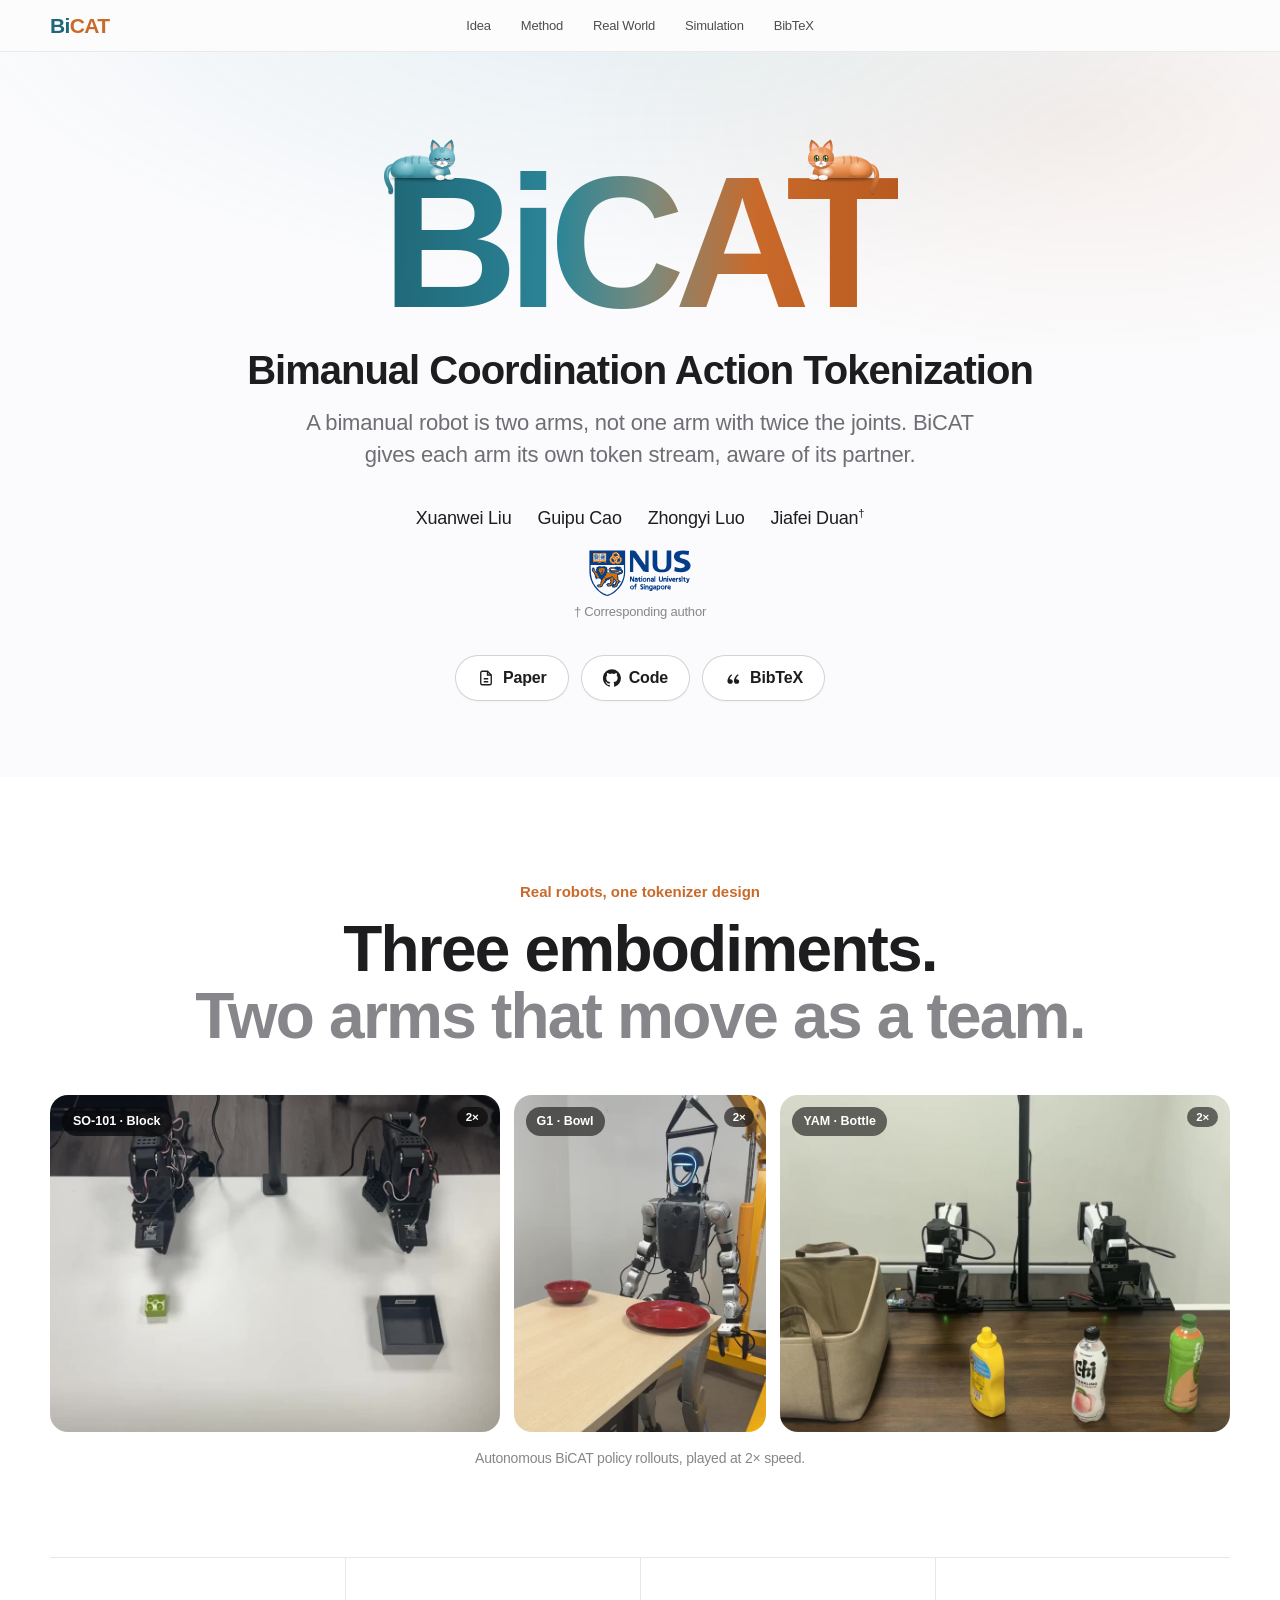
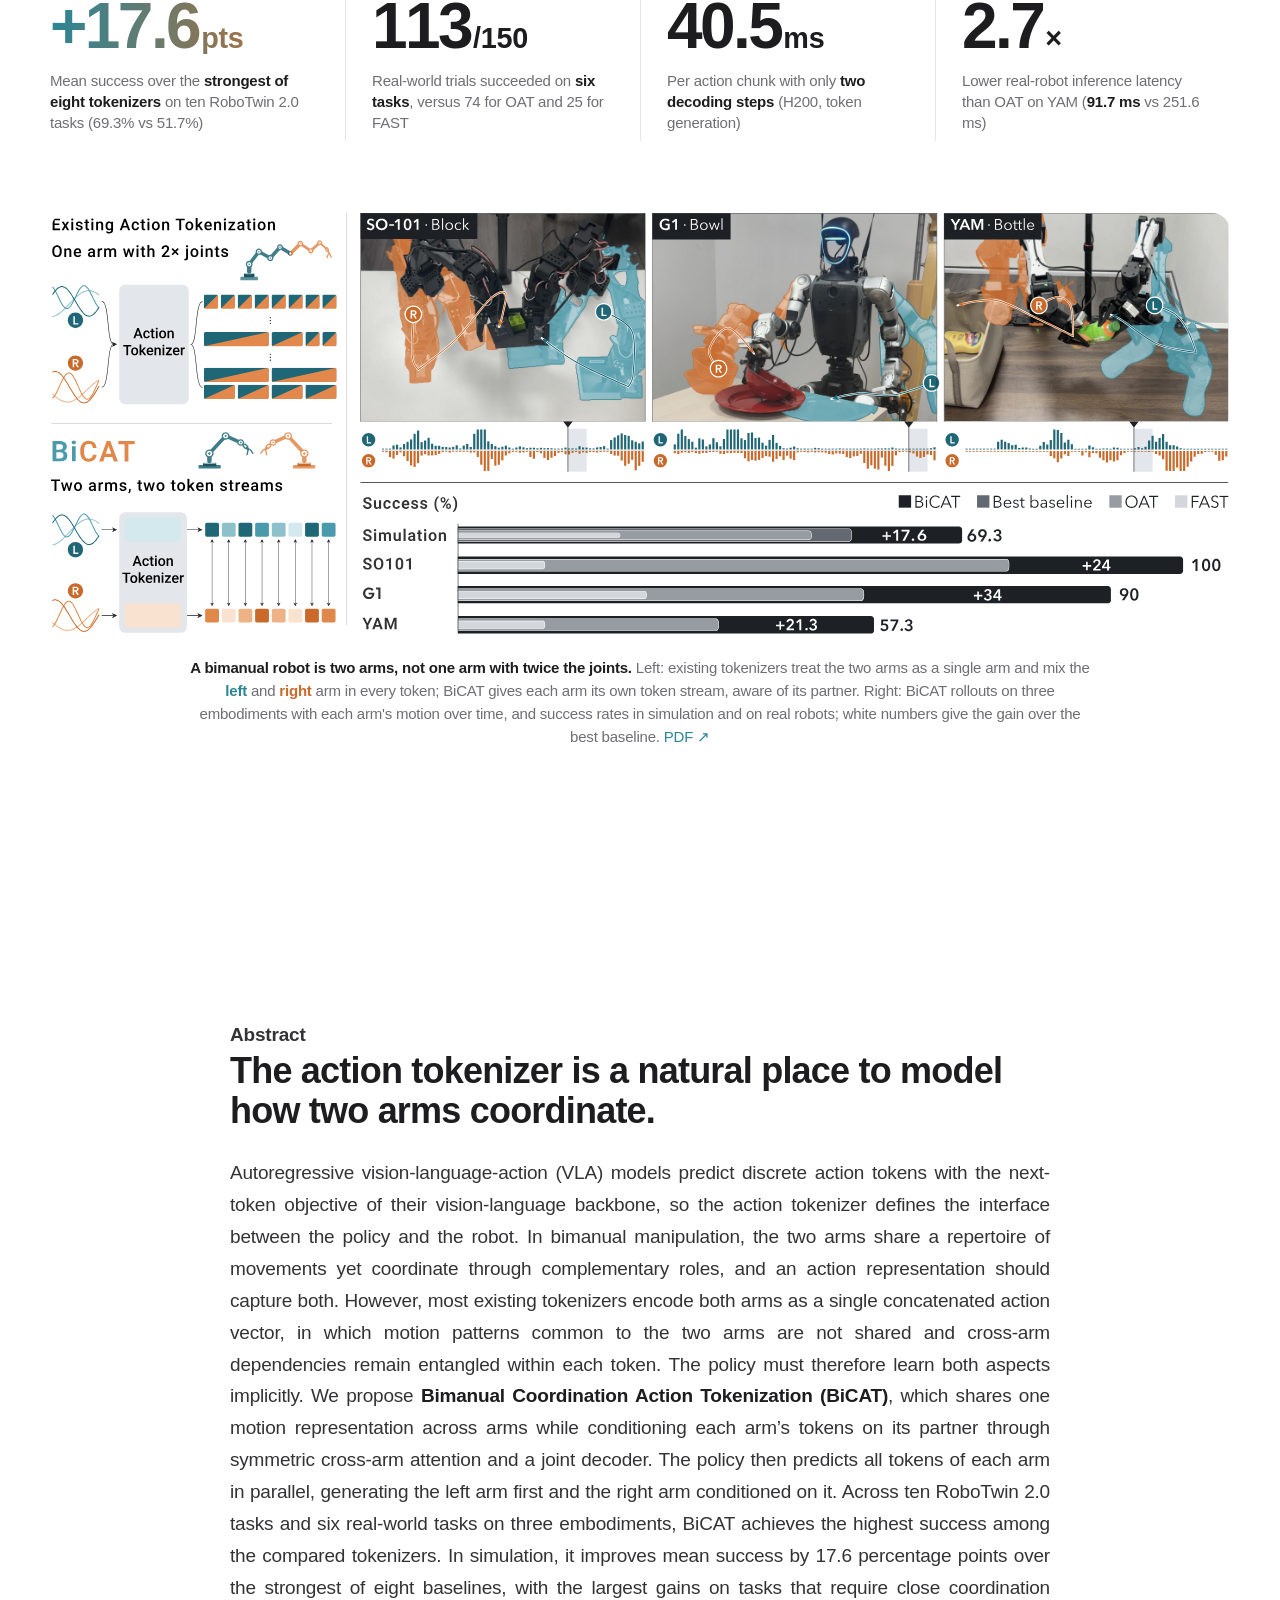
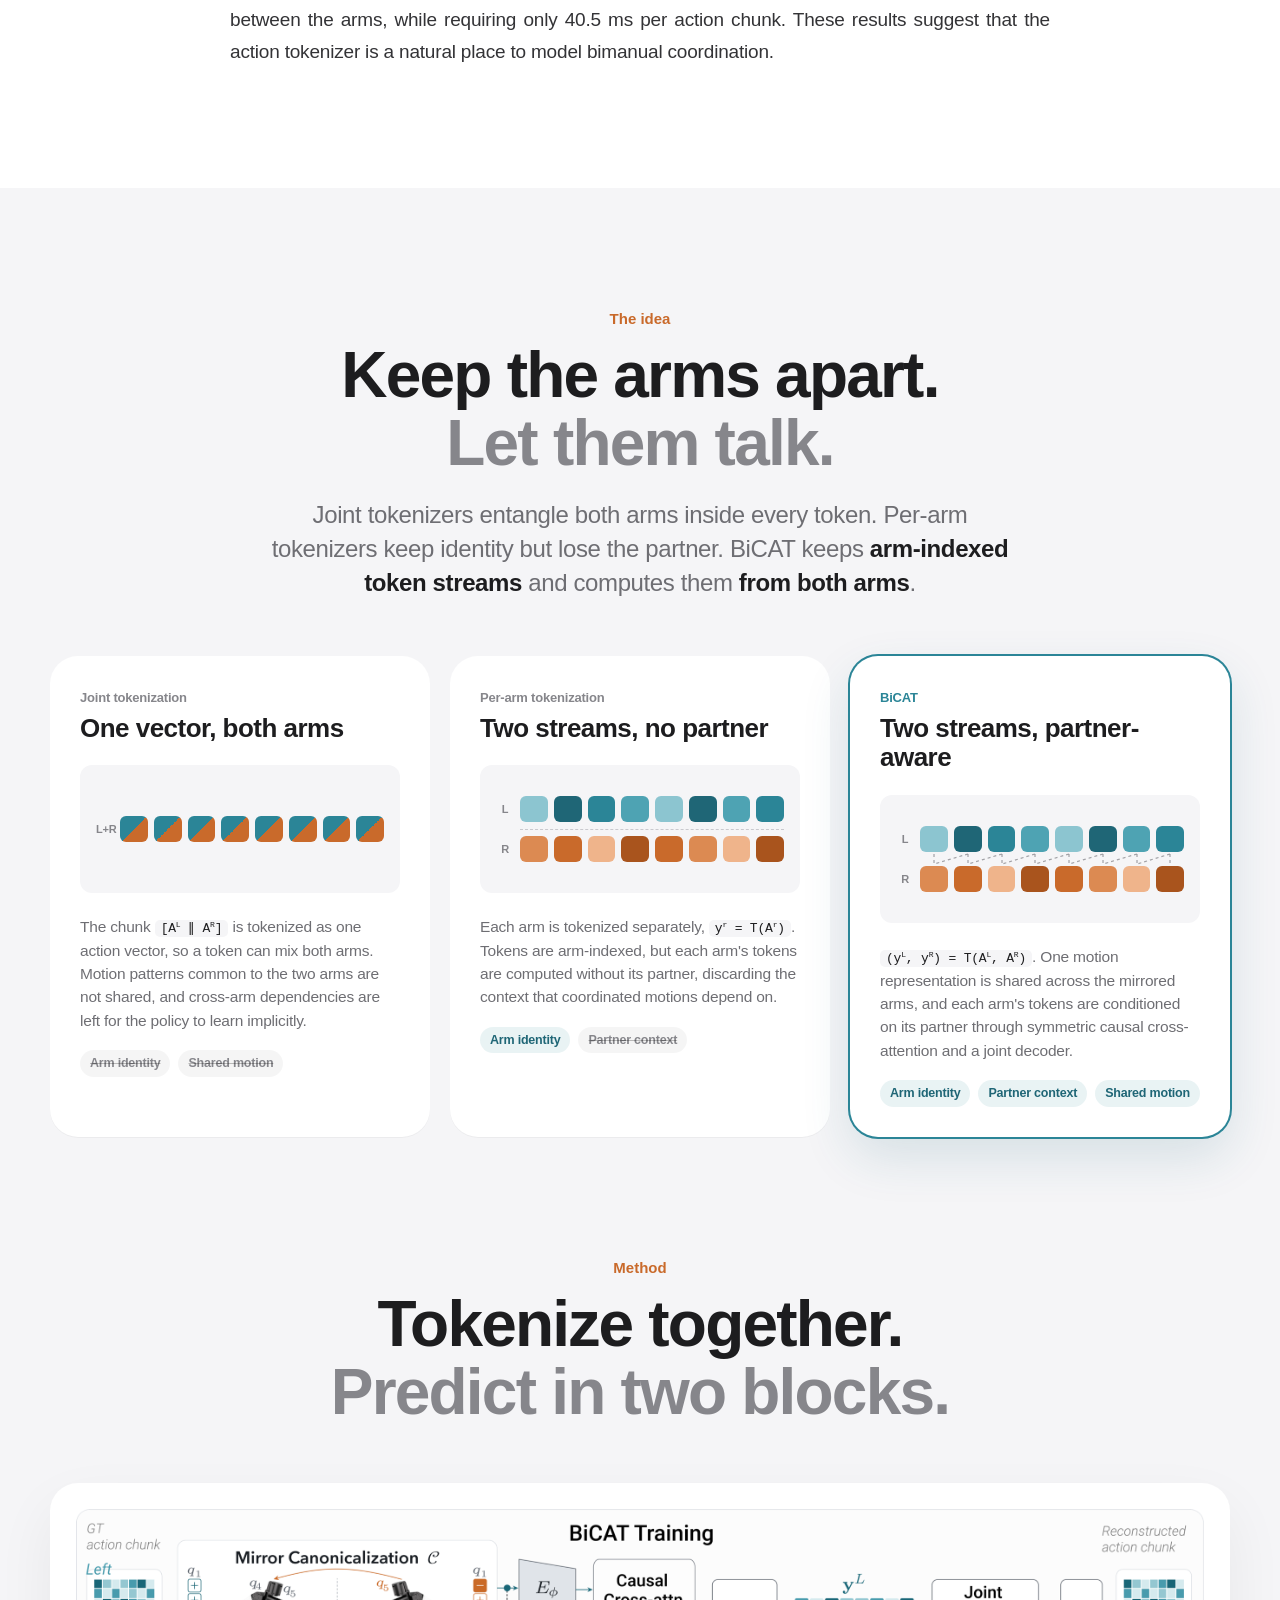
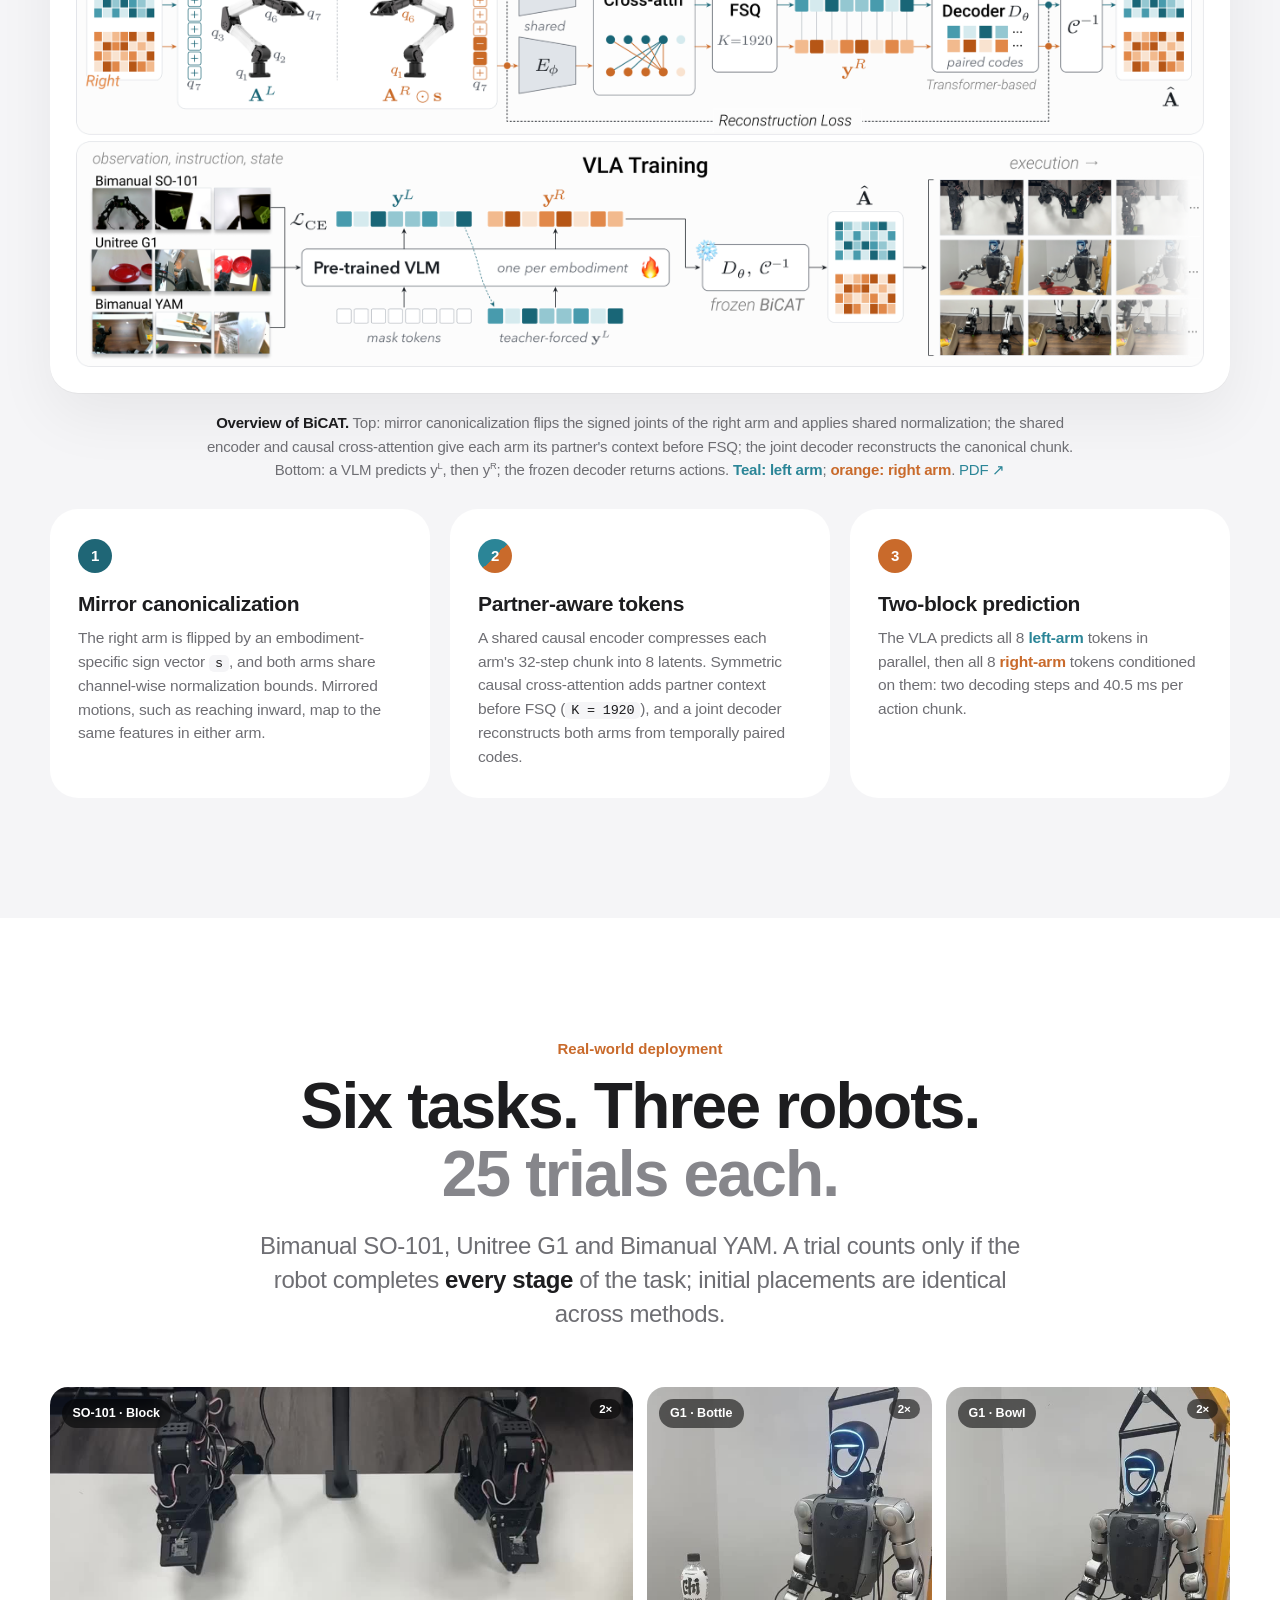
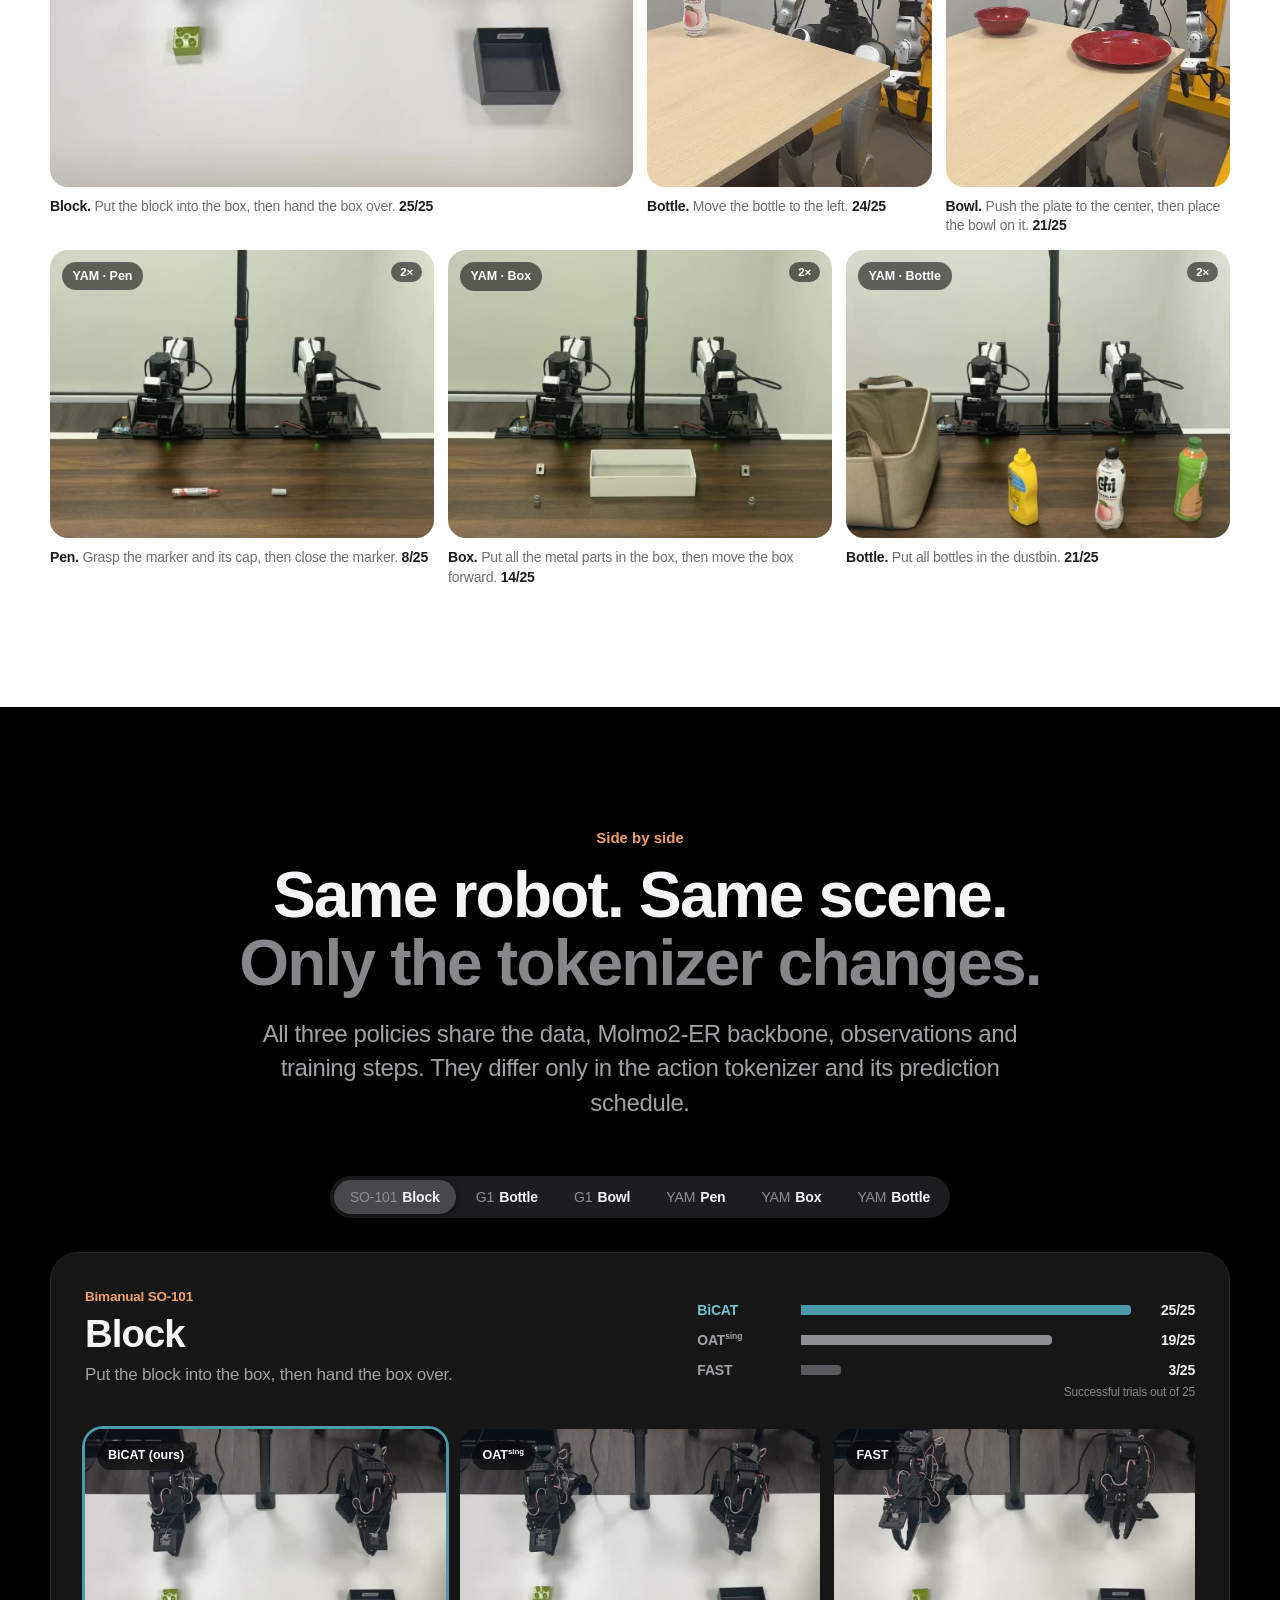
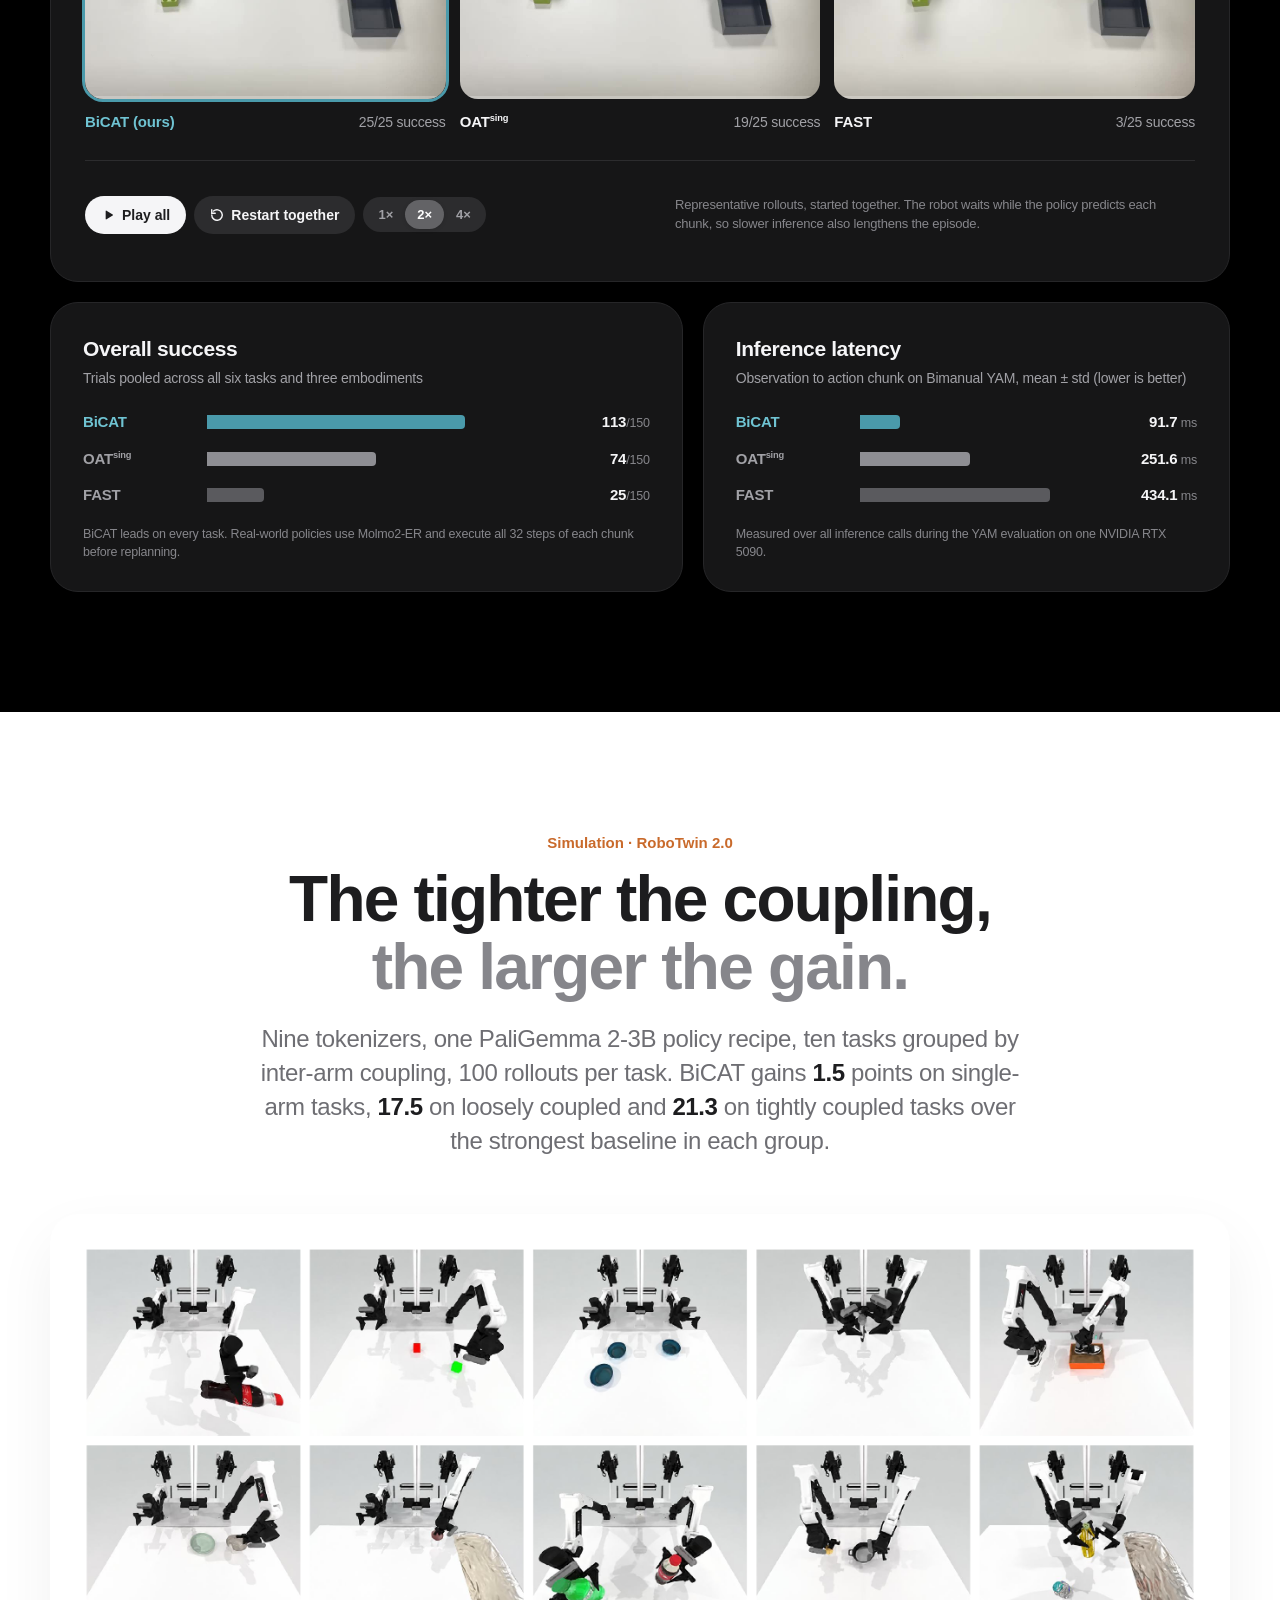
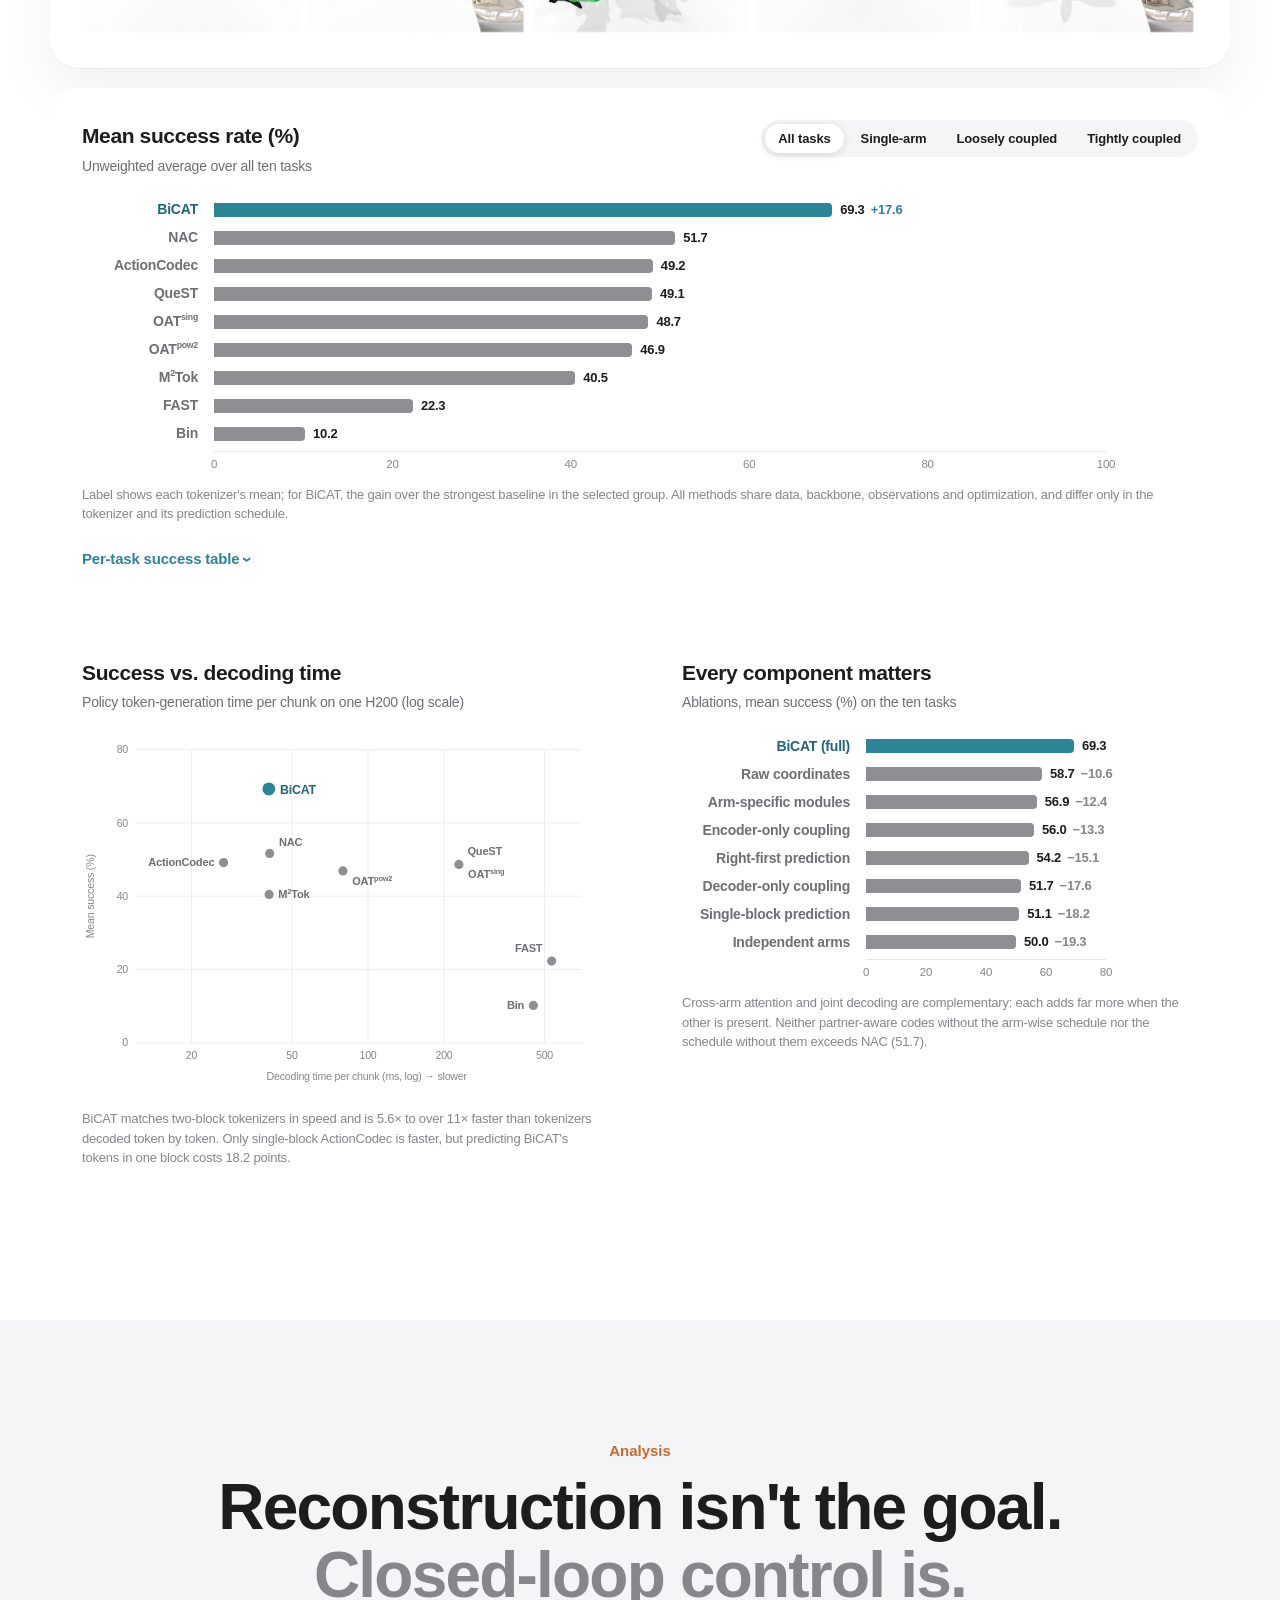
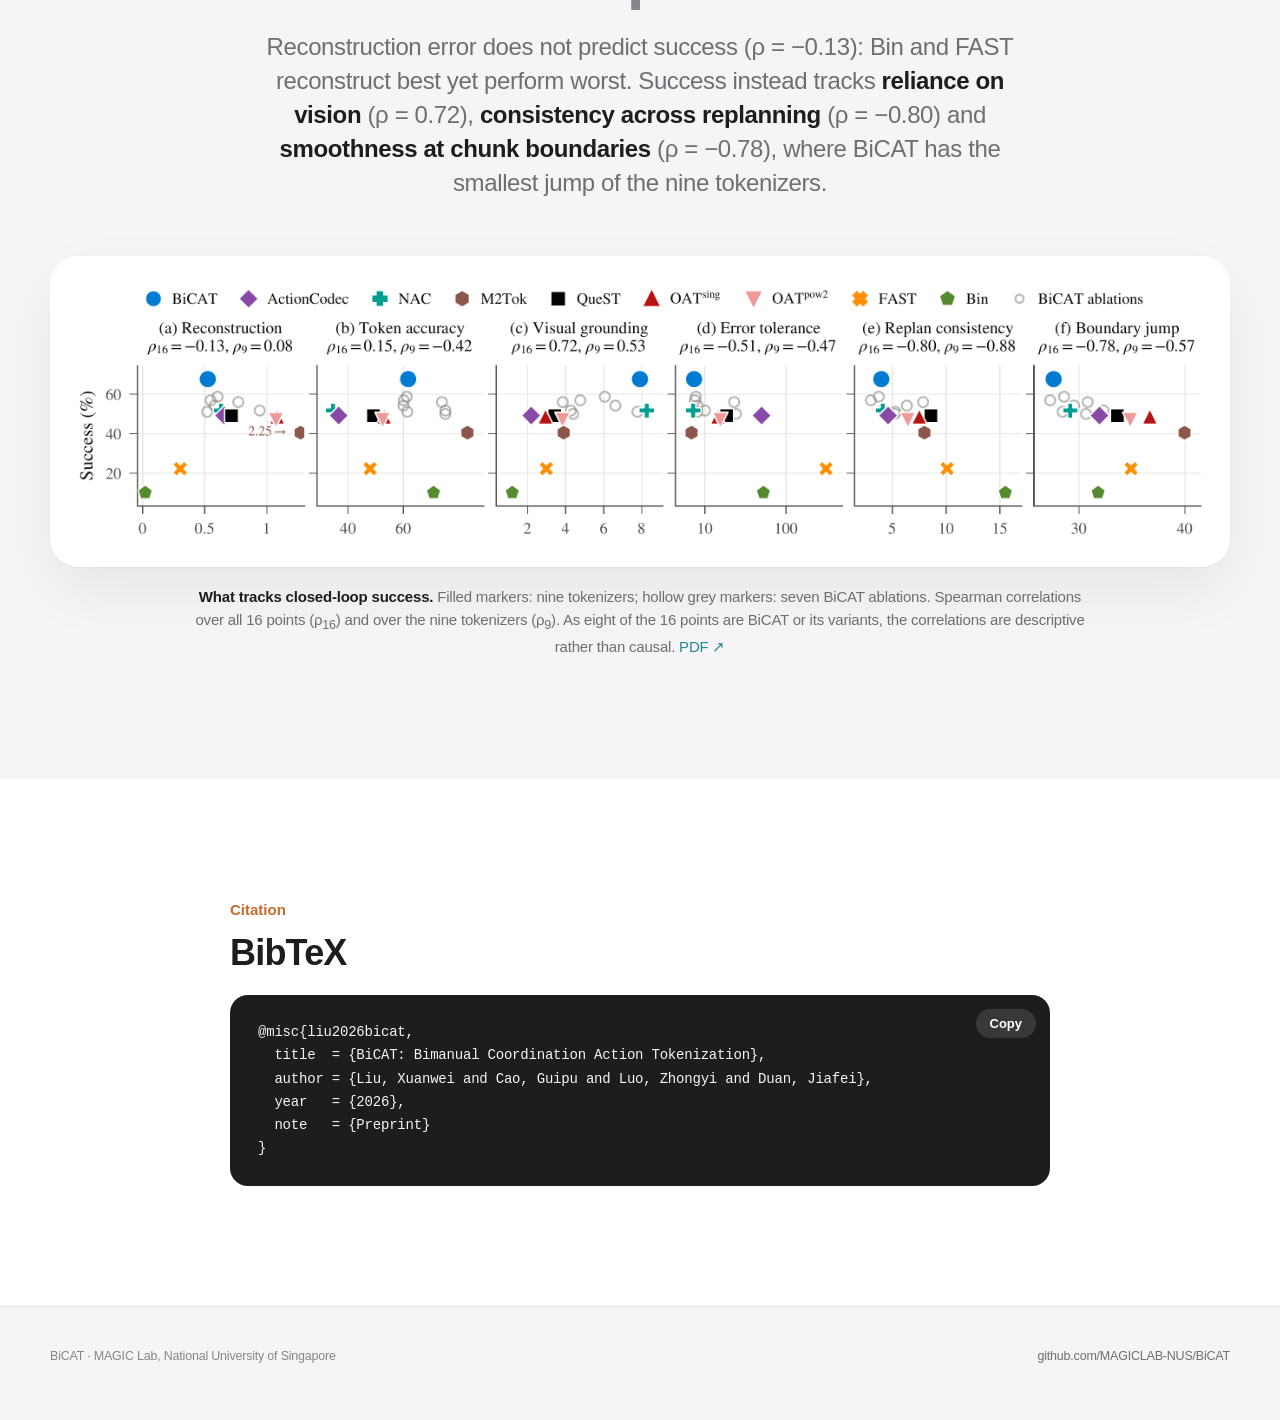
==== commit 5fae8c60: "update" ====
--- a/index.html
+++ b/index.html
@@ -3,95 +3,515 @@
 <head>
   <meta charset="utf-8">
   <meta name="viewport" content="width=device-width, initial-scale=1">
-  <meta name="description" content="BiCAT: Bimanual Coordination Action Tokenization. Shared motion representations and partner-aware action tokens for bimanual vision-language-action policies.">
-  <meta name="theme-color" content="#f5f9ff">
   <title>BiCAT: Bimanual Coordination Action Tokenization</title>
+  <meta name="description" content="BiCAT gives each robot arm its own action-token stream, aware of its partner. +17.6 points over the strongest of eight tokenizers on RoboTwin 2.0, and the highest real-world success on three bimanual embodiments.">
+  <meta name="theme-color" content="#fbfbfd">
+  <meta property="og:title" content="BiCAT: Bimanual Coordination Action Tokenization">
+  <meta property="og:description" content="Two arms, two token streams, each aware of its partner. Action tokenization for bimanual VLAs.">
+  <meta property="og:image" content="./static/images/teaser.png">
+  <meta name="twitter:card" content="summary_large_image">
+  <link rel="icon" href="./static/images/favicon.svg" type="image/svg+xml">
   <link rel="stylesheet" href="./static/css/index.css">
-  <link rel="icon" href="./static/images/favicon.svg" type="image/svg+xml">
 </head>
 <body>
-  <a class="skip-link" href="#main">Skip to content</a>
-  <nav class="navbar" aria-label="Main navigation"><div class="nav-inner">
-    <a class="brand-mark" href="#top" aria-label="BiCAT home">BiCAT</a>
-    <div class="nav-links"><a href="#abstract">Abstract</a><a href="#method">Method</a><a href="#results">Results</a><a href="#resources">Resources</a><a href="#bibtex">BibTeX</a></div>
-  </div></nav>
-  <main id="main">
-    <header class="paper-hero" id="top"><div class="container title-container">
-      <h1><span class="title-line">BiCAT: Bimanual Coordination</span><span class="title-line">Action Tokenization</span></h1>
-      <div class="publication-authors" aria-label="Authors"><span><a href="https://evan-xliu.github.io/" target="_blank" rel="noopener">Xuanwei Liu</a></span><span><a href="https://github.com/conradcao" target="_blank" rel="noopener">Guipu Cao</a></span><span><a href="https://github.com/LuoZYi" target="_blank" rel="noopener">Zhongyi Luo</a></span><span><a href="https://jiafei1224.github.io/" target="_blank" rel="noopener">Jiafei Duan</a><sup class="corresponding-mark" aria-label="corresponding author">†</sup></span></div>
-      <p class="corresponding-note">† corresponding author</p>
-      <div class="institution-logo"><img src="./static/images/nus-logo.svg?v=local-traced" alt="NUS — National University of Singapore" width="734" height="330"></div>
-      <div class="publication-links" aria-label="Project resources">
-        <span class="button resource-button unavailable" aria-disabled="true" title="arXiv link coming soon"><svg aria-hidden="true" focusable="false" class="resource-icon" fill="currentColor" viewBox="0 0 24 24" xmlns="http://www.w3.org/2000/svg"><path d="M3.8423 0a1.0037 1.0037 0 0 0-.922.6078c-.1536.3687-.0438.6275.2938 1.1113l6.9185 8.3597-1.0223 1.1058a1.0393 1.0393 0 0 0 .003 1.4229l1.2292 1.3135-5.4391 6.4444c-.2803.299-.4538.823-.2971 1.1986a1.0253 1.0253 0 0 0 .9585.635.9133.9133 0 0 0 .6891-.3405l5.783-6.126 7.4902 8.0051a.8527.8527 0 0 0 .6835.2597.9575.9575 0 0 0 .8777-.6138c.1577-.377-.017-.7502-.306-1.1407l-7.0518-8.3418 1.0632-1.13a.9626.9626 0 0 0 .0089-1.3165L4.6336.4639s-.3733-.4535-.768-.463zm0 .272h.0166c.2179.0052.4874.2715.5644.3639l.005.006.0052.0055 10.169 10.9905a.6915.6915 0 0 1-.0072.945l-1.0666 1.133-1.4982-1.7724-8.5994-10.39c-.3286-.472-.352-.6183-.2592-.841a.7307.7307 0 0 1 .6704-.4401Zm14.341 1.5701a.877.877 0 0 0-.6554.2418l-5.6962 6.1584 1.6944 1.8319 5.3089-6.5138c.3251-.4335.479-.6603.3247-1.0292a1.1205 1.1205 0 0 0-.9763-.689zm-7.6557 12.2823 1.3186 1.4135-5.7864 6.1295a.6494.6494 0 0 1-.4959.26.7516.7516 0 0 1-.706-.4669c-.1119-.2682.0359-.6864.2442-.9083l.0051-.0055.0047-.0055z"/></svg><span>arXiv</span></span>
-        <a class="button resource-button" href="https://github.com/Evan-XLiu/BiCAT/tree/main" target="_blank" rel="noopener"><svg aria-hidden="true" focusable="false" class="resource-icon" fill="currentColor" viewBox="0 0 24 24" xmlns="http://www.w3.org/2000/svg"><path d="M12 .297c-6.63 0-12 5.373-12 12 0 5.303 3.438 9.8 8.205 11.385.6.113.82-.258.82-.577 0-.285-.01-1.04-.015-2.04-3.338.724-4.042-1.61-4.042-1.61C4.422 18.07 3.633 17.7 3.633 17.7c-1.087-.744.084-.729.084-.729 1.205.084 1.838 1.236 1.838 1.236 1.07 1.835 2.809 1.305 3.495.998.108-.776.417-1.305.76-1.605-2.665-.3-5.466-1.332-5.466-5.93 0-1.31.465-2.38 1.235-3.22-.135-.303-.54-1.523.105-3.176 0 0 1.005-.322 3.3 1.23.96-.267 1.98-.399 3-.405 1.02.006 2.04.138 3 .405 2.28-1.552 3.285-1.23 3.285-1.23.645 1.653.24 2.873.12 3.176.765.84 1.23 1.91 1.23 3.22 0 4.61-2.805 5.625-5.475 5.92.42.36.81 1.096.81 2.22 0 1.606-.015 2.896-.015 3.286 0 .315.21.69.825.57C20.565 22.092 24 17.592 24 12.297c0-6.627-5.373-12-12-12"/></svg><span>Code</span></a>
-        <span class="button resource-button unavailable" aria-disabled="true" title="Model link coming soon"><svg aria-hidden="true" focusable="false" class="resource-icon" fill="currentColor" viewBox="0 0 24 24" xmlns="http://www.w3.org/2000/svg"><path d="M12.025 1.13c-5.77 0-10.449 4.647-10.449 10.378 0 1.112.178 2.181.503 3.185.064-.222.203-.444.416-.577a.96.96 0 0 1 .524-.15c.293 0 .584.124.84.284.278.173.48.408.71.694.226.282.458.611.684.951v-.014c.017-.324.106-.622.264-.874s.403-.487.762-.543c.3-.047.596.06.787.203s.31.313.4.467c.15.257.212.468.233.542.01.026.653 1.552 1.657 2.54.616.605 1.01 1.223 1.082 1.912.055.537-.096 1.059-.38 1.572.637.121 1.294.187 1.967.187.657 0 1.298-.063 1.921-.178-.287-.517-.44-1.041-.384-1.581.07-.69.465-1.307 1.081-1.913 1.004-.987 1.647-2.513 1.657-2.539.021-.074.083-.285.233-.542.09-.154.208-.323.4-.467a1.08 1.08 0 0 1 .787-.203c.359.056.604.29.762.543s.247.55.265.874v.015c.225-.34.457-.67.683-.952.23-.286.432-.52.71-.694.257-.16.547-.284.84-.285a.97.97 0 0 1 .524.151c.228.143.373.388.43.625l.006.04a10.3 10.3 0 0 0 .534-3.273c0-5.731-4.678-10.378-10.449-10.378M8.327 6.583a1.5 1.5 0 0 1 .713.174 1.487 1.487 0 0 1 .617 2.013c-.183.343-.762-.214-1.102-.094-.38.134-.532.914-.917.71a1.487 1.487 0 0 1 .69-2.803m7.486 0a1.487 1.487 0 0 1 .689 2.803c-.385.204-.536-.576-.916-.71-.34-.12-.92.437-1.103.094a1.487 1.487 0 0 1 .617-2.013 1.5 1.5 0 0 1 .713-.174m-10.68 1.55a.96.96 0 1 1 0 1.921.96.96 0 0 1 0-1.92m13.838 0a.96.96 0 1 1 0 1.92.96.96 0 0 1 0-1.92M8.489 11.458c.588.01 1.965 1.157 3.572 1.164 1.607-.007 2.984-1.155 3.572-1.164.196-.003.305.12.305.454 0 .886-.424 2.328-1.563 3.202-.22-.756-1.396-1.366-1.63-1.32q-.011.001-.02.006l-.044.026-.01.008-.03.024q-.018.017-.035.036l-.032.04a1 1 0 0 0-.058.09l-.014.025q-.049.088-.11.19a1 1 0 0 1-.083.116 1.2 1.2 0 0 1-.173.18q-.035.029-.075.058a1.3 1.3 0 0 1-.251-.243 1 1 0 0 1-.076-.107c-.124-.193-.177-.363-.337-.444-.034-.016-.104-.008-.2.022q-.094.03-.216.087-.06.028-.125.063l-.13.074q-.067.04-.136.086a3 3 0 0 0-.135.096 3 3 0 0 0-.26.219 2 2 0 0 0-.12.121 2 2 0 0 0-.106.128l-.002.002a2 2 0 0 0-.09.132l-.001.001a1.2 1.2 0 0 0-.105.212q-.013.036-.024.073c-1.139-.875-1.563-2.317-1.563-3.203 0-.334.109-.457.305-.454m.836 10.354c.824-1.19.766-2.082-.365-3.194-1.13-1.112-1.789-2.738-1.789-2.738s-.246-.945-.806-.858-.97 1.499.202 2.362c1.173.864-.233 1.45-.685.64-.45-.812-1.683-2.896-2.322-3.295s-1.089-.175-.938.647 2.822 2.813 2.562 3.244-1.176-.506-1.176-.506-2.866-2.567-3.49-1.898.473 1.23 2.037 2.16c1.564.932 1.686 1.178 1.464 1.53s-3.675-2.511-4-1.297c-.323 1.214 3.524 1.567 3.287 2.405-.238.839-2.71-1.587-3.216-.642-.506.946 3.49 2.056 3.522 2.064 1.29.33 4.568 1.028 5.713-.624m5.349 0c-.824-1.19-.766-2.082.365-3.194 1.13-1.112 1.789-2.738 1.789-2.738s.246-.945.806-.858.97 1.499-.202 2.362c-1.173.864.233 1.45.685.64.451-.812 1.683-2.896 2.322-3.295s1.089-.175.938.647-2.822 2.813-2.562 3.244 1.176-.506 1.176-.506 2.866-2.567 3.49-1.898-.473 1.23-2.037 2.16c-1.564.932-1.686 1.178-1.464 1.53s3.675-2.511 4-1.297c.323 1.214-3.524 1.567-3.287 2.405.238.839 2.71-1.587 3.216-.642.506.946-3.49 2.056-3.522 2.064-1.29.33-4.568 1.028-5.713-.624"/></svg><span>Model</span></span>
-        <span class="button resource-button unavailable" aria-disabled="true" title="Dataset link coming soon"><svg class="resource-icon" viewBox="0 0 24 24" fill="none" stroke="currentColor" stroke-width="1.8" aria-hidden="true" focusable="false"><ellipse cx="12" cy="5" rx="8" ry="3"/><path d="M4 5v7c0 1.7 3.6 3 8 3s8-1.3 8-3V5M4 12v7c0 1.7 3.6 3 8 3s8-1.3 8-3v-7"/></svg><span>Dataset</span></span>
-        <a class="button resource-button" href="#bibtex"><svg class="resource-icon" viewBox="0 0 24 24" fill="currentColor" aria-hidden="true" focusable="false"><path d="M3 4h7v8c0 5-2.5 7.5-7 8v-3c2.3-.5 3.5-1.8 3.5-4H3V4Zm11 0h7v8c0 5-2.5 7.5-7 8v-3c2.3-.5 3.5-1.8 3.5-4H14V4Z"/></svg><span>BibTeX</span></a>
-      </div>
-    </div></header>
-    <section class="section visual-overview" aria-label="BiCAT teaser"><div class="container wide"><figure class="paper-figure content-figure">
-      <a class="figure-link" href="./static/paper-assets/teaser.pdf" target="_blank" rel="noopener" aria-label="Open BiCAT teaser: two arm-indexed token streams and rollouts on SO-101, G1, and YAM as PDF">
-        <img class="paper-image" src="./static/images/teaser.png" alt="BiCAT teaser: two arm-indexed token streams and rollouts on SO-101, G1, and YAM" fetchpriority="high" decoding="async">
+<a class="skip-link" href="#main">Skip to content</a>
+
+<nav class="nav" aria-label="Main">
+  <div class="wrap nav-inner">
+    <a class="nav-brand" href="#top" aria-label="BiCAT home"><span class="bi">Bi</span><span class="cat">CAT</span></a>
+    <div class="nav-links">
+      <a href="#idea">Idea</a>
+      <a href="#method">Method</a>
+      <a href="#real-world">Real World</a>
+      <a href="#simulation">Simulation</a>
+      <a href="#bibtex">BibTeX</a>
+    </div>
+    <span class="nav-spacer" aria-hidden="true"></span>
+  </div>
+</nav>
+
+<main id="main">
+
+<!-- ============================== HERO ============================== -->
+<header class="hero" id="top">
+  <div class="wrap">
+    <div class="title-stage" id="title-stage">
+      <h1 class="hero-title" id="hero-title">BiCAT</h1>
+      <div class="kitty kitty-l" aria-hidden="true">
+        <svg class="cat-svg" viewBox="0 0 150 96" aria-hidden="true"><defs>
+      <radialGradient id="kt-body" cx=".42" cy=".18" r=".95"><stop offset="0" stop-color="#a6dbe4"/><stop offset=".5" stop-color="#58a8b8"/><stop offset="1" stop-color="#2c7685"/></radialGradient>
+      <radialGradient id="kt-head" cx=".36" cy=".26" r=".85"><stop offset="0" stop-color="#a6dbe4"/><stop offset=".55" stop-color="#58a8b8"/><stop offset="1" stop-color="#2c7685"/></radialGradient>
+      <radialGradient id="kt-haunch" cx=".38" cy=".25" r=".9"><stop offset="0" stop-color="#a6dbe4"/><stop offset=".6" stop-color="#58a8b8"/><stop offset="1" stop-color="#2c7685"/></radialGradient>
+      <linearGradient id="kt-tail" x1="0" y1="0" x2="0" y2="1"><stop offset="0" stop-color="#58a8b8"/><stop offset="1" stop-color="#2c7685"/></linearGradient>
+      <linearGradient id="kt-ear" x1="0" y1="0" x2="0" y2="1"><stop offset="0" stop-color="#2c7685"/><stop offset=".6" stop-color="#58a8b8"/></linearGradient>
+      <linearGradient id="kt-inner" x1="0" y1="0" x2="0" y2="1"><stop offset="0" stop-color="#f7b9ad"/><stop offset="1" stop-color="#fbd9d1"/></linearGradient>
+      <radialGradient id="kt-white" cx=".4" cy=".3" r=".8"><stop offset="0" stop-color="#ffffff"/><stop offset=".7" stop-color="#f4f2ef"/><stop offset="1" stop-color="#dcd8d2"/></radialGradient>
+      <radialGradient id="kt-fluff" cx=".5" cy=".45" r=".55"><stop offset="0" stop-color="#fff" stop-opacity=".95"/><stop offset="1" stop-color="#fff" stop-opacity="0"/></radialGradient>
+      <radialGradient id="kt-blush" cx=".5" cy=".5" r=".5"><stop offset="0" stop-color="#ff8f8f" stop-opacity=".55"/><stop offset="1" stop-color="#ff8f8f" stop-opacity="0"/></radialGradient>
+      <linearGradient id="kt-nose" x1="0" y1="0" x2="0" y2="1"><stop offset="0" stop-color="#f6a3a3"/><stop offset="1" stop-color="#d86f7a"/></linearGradient>
+      <radialGradient id="kt-iris" cx=".45" cy=".6" r=".6"><stop offset="0" stop-color="#b6e07a"/><stop offset="1" stop-color="#4d8a35"/></radialGradient>
+      <filter id="kt-ds" x="-20%" y="-30%" width="140%" height="170%"><feDropShadow dx="0" dy="1.6" stdDeviation="1.5" flood-color="#000" flood-opacity=".22"/></filter>
+      <filter id="kt-blur" x="-20%" y="-100%" width="140%" height="300%"><feGaussianBlur stdDeviation="2.2"/></filter>
+      <filter id="kt-soft" x="-20%" y="-50%" width="140%" height="200%"><feGaussianBlur stdDeviation="1.1"/></filter>
+    </defs><g transform="translate(150 0) scale(-1 1)">
+      <ellipse cx="82" cy="89" rx="62" ry="4.2" fill="#000" opacity=".28" filter="url(#kt-blur)"/>
+      <g filter="url(#kt-ds)">
+        <g class="tail"><path d="M134 63 C152 64 155 84 147 100 C143.5 106 141 110 142.5 115" fill="none" stroke="url(#kt-tail)" stroke-width="9.5" stroke-linecap="round"/>
+          <path d="M140 64 C150 67 151 78 148 86" fill="none" stroke="#a6dbe4" stroke-width="2.4" stroke-linecap="round" opacity=".55"/></g>
+        <g class="breath">
+          <path d="M30 88 C21 88 21 73 30 65 C41 53 61 44 92 43 C121 42 141 54 143 70 C144 82 137 88 126 88 Z" fill="url(#kt-body)"/>
+          <ellipse cx="117" cy="70" rx="21" ry="16" fill="url(#kt-haunch)"/>
+          <ellipse cx="114" cy="85" rx="20" ry="3.4" fill="#2c7685" opacity=".35" filter="url(#kt-soft)"/>
+          <g fill="none" stroke="#2c7685" stroke-linecap="round" opacity=".38"><path d="M84 44.5 q4.5 7 1.5 14" stroke-width="3.4"/><path d="M98 44 q4.5 7 1.5 14" stroke-width="3.4"/><path d="M111.5 45.5 q4 6 1.5 12" stroke-width="3"/></g>
+          <path d="M56 49 C76 42 106 41 130 50" fill="none" stroke="#fff" stroke-width="3.2" stroke-linecap="round" opacity=".42" filter="url(#kt-soft)"/>
+          <ellipse cx="50" cy="76" rx="15" ry="11" fill="url(#kt-fluff)"/>
+        </g>
+        <g class="head">
+          <path class="ear-l" d="M19 42 Q14 20 21 11 Q33 18 39 30 Z" fill="url(#kt-ear)"/>
+          <path class="ear-r" d="M41 30 Q47 18 59 11 Q66 20 61 42 Z" fill="url(#kt-ear)"/>
+          <path d="M22.5 37 Q20 23 23.6 17 Q31 22 34.5 30 Z" fill="url(#kt-inner)"/>
+          <path d="M45.5 30 Q49 22 56.4 17 Q60 23 57.5 37 Z" fill="url(#kt-inner)"/>
+          <path d="M40 26 C55 26 66 35 66 49 C66 56 62 61 57 64 C52 68 46 70 40 70 C34 70 28 68 23 64 C18 61 14 56 14 49 C14 35 25 26 40 26 Z" fill="url(#kt-head)"/>
+          <g fill="none" stroke="#2c7685" stroke-linecap="round" opacity=".45"><path d="M36 30 q1 3.5 0 6.5" stroke-width="2"/><path d="M40 29 v8" stroke-width="2.2"/><path d="M44 30 q-1 3.5 0 6.5" stroke-width="2"/></g>
+          <circle cx="23" cy="57.5" r="6" fill="url(#kt-blush)"/><circle cx="57" cy="57.5" r="6" fill="url(#kt-blush)"/>
+          <ellipse cx="35.4" cy="59" rx="6.6" ry="5.2" fill="url(#kt-white)"/><ellipse cx="44.6" cy="59" rx="6.6" ry="5.2" fill="url(#kt-white)"/>
+          <ellipse cx="40" cy="63.6" rx="4" ry="2.6" fill="url(#kt-white)"/>
+          <g fill="none" stroke="#2b2523" stroke-width="1.9" stroke-linecap="round"><path d="M26 49.5 Q31 54 36 49.5"/><path d="M44 49.5 Q49 54 54 49.5"/><path d="M26.6 50.6 l-1.6 1.2" stroke-width="1.2"/><path d="M53.4 50.6 l1.6 1.2" stroke-width="1.2"/></g>
+          <path d="M37.4 54.4 Q40 53 42.6 54.4 Q41.7 57 40 57.7 Q38.3 57 37.4 54.4 Z" fill="url(#kt-nose)"/>
+          <ellipse cx="39.2" cy="54.6" rx="1" ry=".5" fill="#fff" opacity=".7"/>
+          <path d="M40 57.7 V59.2 M40 59.2 Q38.1 61.4 36.4 59.9 M40 59.2 Q41.9 61.4 43.6 59.9" fill="none" stroke="#6b4646" stroke-width=".95" stroke-linecap="round"/>
+          <g stroke="#fff" stroke-width=".7" stroke-linecap="round" opacity=".85"><path d="M30 58 L11 55"/><path d="M30 60.5 L12 63"/><path d="M50 58 L69 55"/><path d="M50 60.5 L68 63"/></g>
+        </g>
+        <ellipse cx="25" cy="86" rx="9.5" ry="5.2" fill="url(#kt-white)"/><ellipse cx="44" cy="87" rx="9.5" ry="5.2" fill="url(#kt-white)"/>
+        <g stroke="#c9c4bd" stroke-width=".8" stroke-linecap="round"><path d="M19.5 86.5 v2.2"/><path d="M23.5 87 v2.2"/><path d="M38.5 87.5 v2.2"/><path d="M42.5 88 v2.2"/></g>
+      </g></g><g class="zz" fill="#2c7685" font-weight="800" font-family="-apple-system, Helvetica, Arial, sans-serif"><text class="z1" x="112" y="20" font-size="17">z</text><text class="z2" x="124" y="7" font-size="12">z</text></g></svg>
+      </div>
+      <div class="kitty kitty-r" aria-hidden="true">
+        <svg class="cat-svg" viewBox="0 0 150 96" aria-hidden="true"><defs>
+      <radialGradient id="ko-body" cx=".42" cy=".18" r=".95"><stop offset="0" stop-color="#fbc79a"/><stop offset=".5" stop-color="#e88d4f"/><stop offset="1" stop-color="#b0602a"/></radialGradient>
+      <radialGradient id="ko-head" cx=".36" cy=".26" r=".85"><stop offset="0" stop-color="#fbc79a"/><stop offset=".55" stop-color="#e88d4f"/><stop offset="1" stop-color="#b0602a"/></radialGradient>
+      <radialGradient id="ko-haunch" cx=".38" cy=".25" r=".9"><stop offset="0" stop-color="#fbc79a"/><stop offset=".6" stop-color="#e88d4f"/><stop offset="1" stop-color="#b0602a"/></radialGradient>
+      <linearGradient id="ko-tail" x1="0" y1="0" x2="0" y2="1"><stop offset="0" stop-color="#e88d4f"/><stop offset="1" stop-color="#b0602a"/></linearGradient>
+      <linearGradient id="ko-ear" x1="0" y1="0" x2="0" y2="1"><stop offset="0" stop-color="#b0602a"/><stop offset=".6" stop-color="#e88d4f"/></linearGradient>
+      <linearGradient id="ko-inner" x1="0" y1="0" x2="0" y2="1"><stop offset="0" stop-color="#f7b9ad"/><stop offset="1" stop-color="#fbd9d1"/></linearGradient>
+      <radialGradient id="ko-white" cx=".4" cy=".3" r=".8"><stop offset="0" stop-color="#ffffff"/><stop offset=".7" stop-color="#f4f2ef"/><stop offset="1" stop-color="#dcd8d2"/></radialGradient>
+      <radialGradient id="ko-fluff" cx=".5" cy=".45" r=".55"><stop offset="0" stop-color="#fff" stop-opacity=".95"/><stop offset="1" stop-color="#fff" stop-opacity="0"/></radialGradient>
+      <radialGradient id="ko-blush" cx=".5" cy=".5" r=".5"><stop offset="0" stop-color="#ff8f8f" stop-opacity=".55"/><stop offset="1" stop-color="#ff8f8f" stop-opacity="0"/></radialGradient>
+      <linearGradient id="ko-nose" x1="0" y1="0" x2="0" y2="1"><stop offset="0" stop-color="#f6a3a3"/><stop offset="1" stop-color="#d86f7a"/></linearGradient>
+      <radialGradient id="ko-iris" cx=".45" cy=".6" r=".6"><stop offset="0" stop-color="#b6e07a"/><stop offset="1" stop-color="#4d8a35"/></radialGradient>
+      <filter id="ko-ds" x="-20%" y="-30%" width="140%" height="170%"><feDropShadow dx="0" dy="1.6" stdDeviation="1.5" flood-color="#000" flood-opacity=".22"/></filter>
+      <filter id="ko-blur" x="-20%" y="-100%" width="140%" height="300%"><feGaussianBlur stdDeviation="2.2"/></filter>
+      <filter id="ko-soft" x="-20%" y="-50%" width="140%" height="200%"><feGaussianBlur stdDeviation="1.1"/></filter>
+    </defs>
+      <ellipse cx="82" cy="89" rx="62" ry="4.2" fill="#000" opacity=".28" filter="url(#ko-blur)"/>
+      <g filter="url(#ko-ds)">
+        <g class="tail"><path d="M134 63 C152 64 155 84 147 100 C143.5 106 141 110 142.5 115" fill="none" stroke="url(#ko-tail)" stroke-width="9.5" stroke-linecap="round"/>
+          <path d="M140 64 C150 67 151 78 148 86" fill="none" stroke="#fbc79a" stroke-width="2.4" stroke-linecap="round" opacity=".55"/></g>
+        <g class="breath">
+          <path d="M30 88 C21 88 21 73 30 65 C41 53 61 44 92 43 C121 42 141 54 143 70 C144 82 137 88 126 88 Z" fill="url(#ko-body)"/>
+          <ellipse cx="117" cy="70" rx="21" ry="16" fill="url(#ko-haunch)"/>
+          <ellipse cx="114" cy="85" rx="20" ry="3.4" fill="#b0602a" opacity=".35" filter="url(#ko-soft)"/>
+          <g fill="none" stroke="#b0602a" stroke-linecap="round" opacity=".38"><path d="M84 44.5 q4.5 7 1.5 14" stroke-width="3.4"/><path d="M98 44 q4.5 7 1.5 14" stroke-width="3.4"/><path d="M111.5 45.5 q4 6 1.5 12" stroke-width="3"/></g>
+          <path d="M56 49 C76 42 106 41 130 50" fill="none" stroke="#fff" stroke-width="3.2" stroke-linecap="round" opacity=".42" filter="url(#ko-soft)"/>
+          <ellipse cx="50" cy="76" rx="15" ry="11" fill="url(#ko-fluff)"/>
+        </g>
+        <g class="head">
+          <path class="ear-l" d="M19 42 Q14 20 21 11 Q33 18 39 30 Z" fill="url(#ko-ear)"/>
+          <path class="ear-r" d="M41 30 Q47 18 59 11 Q66 20 61 42 Z" fill="url(#ko-ear)"/>
+          <path d="M22.5 37 Q20 23 23.6 17 Q31 22 34.5 30 Z" fill="url(#ko-inner)"/>
+          <path d="M45.5 30 Q49 22 56.4 17 Q60 23 57.5 37 Z" fill="url(#ko-inner)"/>
+          <path d="M40 26 C55 26 66 35 66 49 C66 56 62 61 57 64 C52 68 46 70 40 70 C34 70 28 68 23 64 C18 61 14 56 14 49 C14 35 25 26 40 26 Z" fill="url(#ko-head)"/>
+          <g fill="none" stroke="#b0602a" stroke-linecap="round" opacity=".45"><path d="M36 30 q1 3.5 0 6.5" stroke-width="2"/><path d="M40 29 v8" stroke-width="2.2"/><path d="M44 30 q-1 3.5 0 6.5" stroke-width="2"/></g>
+          <circle cx="23" cy="57.5" r="6" fill="url(#ko-blush)"/><circle cx="57" cy="57.5" r="6" fill="url(#ko-blush)"/>
+          <ellipse cx="35.4" cy="59" rx="6.6" ry="5.2" fill="url(#ko-white)"/><ellipse cx="44.6" cy="59" rx="6.6" ry="5.2" fill="url(#ko-white)"/>
+          <ellipse cx="40" cy="63.6" rx="4" ry="2.6" fill="url(#ko-white)"/>
+          <g class="eyes"><ellipse cx="31" cy="48.5" rx="5.4" ry="6.2" fill="#1f1b1a"/><ellipse cx="49" cy="48.5" rx="5.4" ry="6.2" fill="#1f1b1a"/><ellipse cx="31" cy="49" rx="4.5" ry="5.3" fill="url(#ko-iris)"/><ellipse cx="49" cy="49" rx="4.5" ry="5.3" fill="url(#ko-iris)"/><ellipse cx="31" cy="49" rx="1.7" ry="4.3" fill="#141110"/><ellipse cx="49" cy="49" rx="1.7" ry="4.3" fill="#141110"/><circle cx="32.8" cy="46.2" r="1.7" fill="#fff"/><circle cx="50.8" cy="46.2" r="1.7" fill="#fff"/><circle cx="29.7" cy="51.6" r=".8" fill="#fff" opacity=".8"/><circle cx="47.7" cy="51.6" r=".8" fill="#fff" opacity=".8"/></g>
+          <path d="M37.4 54.4 Q40 53 42.6 54.4 Q41.7 57 40 57.7 Q38.3 57 37.4 54.4 Z" fill="url(#ko-nose)"/>
+          <ellipse cx="39.2" cy="54.6" rx="1" ry=".5" fill="#fff" opacity=".7"/>
+          <path d="M40 57.7 V59.2 M40 59.2 Q38.1 61.4 36.4 59.9 M40 59.2 Q41.9 61.4 43.6 59.9" fill="none" stroke="#6b4646" stroke-width=".95" stroke-linecap="round"/>
+          <g stroke="#fff" stroke-width=".7" stroke-linecap="round" opacity=".85"><path d="M30 58 L11 55"/><path d="M30 60.5 L12 63"/><path d="M50 58 L69 55"/><path d="M50 60.5 L68 63"/></g>
+        </g>
+        <ellipse cx="25" cy="86" rx="9.5" ry="5.2" fill="url(#ko-white)"/><ellipse cx="44" cy="87" rx="9.5" ry="5.2" fill="url(#ko-white)"/>
+        <g stroke="#c9c4bd" stroke-width=".8" stroke-linecap="round"><path d="M19.5 86.5 v2.2"/><path d="M23.5 87 v2.2"/><path d="M38.5 87.5 v2.2"/><path d="M42.5 88 v2.2"/></g>
+      </g></svg>
+      </div>
+    </div>
+    <p class="hero-sub">Bimanual Coordination Action Tokenization</p>
+    <p class="hero-tag">A bimanual robot is two arms, not one arm with twice the joints. BiCAT gives each arm its own token stream, aware of its partner.</p>
+
+    <div class="authors" aria-label="Authors">
+      <a href="https://evan-xliu.github.io/" target="_blank" rel="noopener">Xuanwei Liu</a>
+      <a href="https://github.com/conradcao" target="_blank" rel="noopener">Guipu Cao</a>
+      <a href="https://github.com/LuoZYi" target="_blank" rel="noopener">Zhongyi Luo</a>
+      <a href="https://jiafei1224.github.io/" target="_blank" rel="noopener">Jiafei Duan<sup aria-label="corresponding author">†</sup></a>
+    </div>
+    <div class="affil"><img src="./static/images/nus-logo.svg" alt="National University of Singapore" width="734" height="330"></div>
+    <p class="affil-note">† Corresponding author</p>
+
+    <div class="cta-row">
+      <!-- TODO: replace href="#" with the paper / arXiv URL -->
+      <a class="btn btn-light" href="#" id="paper-link">
+        <svg viewBox="0 0 24 24" fill="none" stroke="currentColor" stroke-width="1.8" aria-hidden="true"><path d="M14 3H7a2 2 0 0 0-2 2v14a2 2 0 0 0 2 2h10a2 2 0 0 0 2-2V8z"/><path d="M14 3v5h5M9 13h6M9 17h6"/></svg>
+        Paper
       </a>
-      <figcaption><strong>A bimanual robot is two arms, not one arm with twice the joints.</strong> Existing tokenizers mix the left and right arms within each token. BiCAT gives each arm its own token stream, aware of its partner. Rollouts and reported success rates span simulation and three real embodiments. <a href="./static/paper-assets/teaser.pdf" target="_blank" rel="noopener">View PDF ↗</a></figcaption>
-    </figure></div></section>
-    <section class="section abstract-section" id="abstract" aria-labelledby="abstract-heading"><div class="container reading">
-      <h2 id="abstract-heading">Abstract</h2><p class="paper-copy">Autoregressive vision-language-action (VLA) models predict discrete action tokens with the next-token objective of their vision-language backbone, so the action tokenizer defines the interface between the policy and the robot. In bimanual manipulation, the two arms share a repertoire of movements yet coordinate through complementary roles, and an action representation should capture both. However, most existing tokenizers encode both arms as a single concatenated action vector, in which motion patterns common to the two arms are not shared and cross-arm dependencies remain entangled within each token. The policy must therefore learn both aspects implicitly. We propose Bimanual Coordination Action Tokenization (BiCAT), which shares one motion representation across arms while conditioning each arm’s tokens on its partner through symmetric cross-arm attention and a joint decoder. The policy then predicts all tokens of each arm in parallel, generating the left arm first and the right arm conditioned on it. Across ten RoboTwin 2.0 tasks and six real-world tasks on three embodiments, BiCAT achieves the highest success among the compared tokenizers. In simulation, it improves mean success by 17.6 percentage points over the strongest of eight baselines, with the largest gains on tasks that require close coordination between the arms, while requiring only 40.5 ms per action chunk. These results suggest that the action tokenizer is a natural place to model bimanual coordination.</p>
-    </div></section>
-    <section class="section method-section" id="method" aria-labelledby="method-heading"><div class="container wide">
-      <h2 id="method-heading">Bimanual Coordination Action Tokenization</h2><figure class="paper-figure content-figure">
-      <a class="figure-link" href="./static/paper-assets/method.pdf" target="_blank" rel="noopener" aria-label="Open BiCAT tokenizer training and vision-language-action policy training overview as PDF">
-        <img class="paper-image" src="./static/images/method.png" alt="BiCAT tokenizer training and vision-language-action policy training overview" loading="lazy" decoding="async">
+      <a class="btn btn-light" href="https://github.com/MAGICLAB-NUS/BiCAT" target="_blank" rel="noopener">
+        <svg viewBox="0 0 24 24" fill="currentColor" aria-hidden="true"><path d="M12 .3a12 12 0 0 0-3.8 23.4c.6.1.8-.3.8-.6v-2c-3.3.7-4-1.6-4-1.6-.6-1.4-1.4-1.8-1.4-1.8-1-.7.1-.7.1-.7 1.2.1 1.8 1.2 1.8 1.2 1 1.8 2.8 1.3 3.5 1 .1-.8.4-1.3.8-1.6-2.7-.3-5.5-1.3-5.5-5.9 0-1.3.5-2.4 1.2-3.2-.1-.3-.5-1.5.1-3.2 0 0 1-.3 3.3 1.2a11.5 11.5 0 0 1 6 0c2.3-1.5 3.3-1.2 3.3-1.2.6 1.7.2 2.9.1 3.2.8.8 1.2 1.9 1.2 3.2 0 4.6-2.8 5.6-5.5 5.9.4.4.8 1.1.8 2.2v3.3c0 .3.2.7.8.6A12 12 0 0 0 12 .3"/></svg>
+        Code
       </a>
-      <figcaption><strong>BiCAT overview.</strong> Mirror canonicalization and shared normalization align the arms before a shared encoder. Symmetric causal cross-arm attention introduces partner context before finite scalar quantization (FSQ), and a joint decoder reconstructs both arms. The VLA predicts the left-arm token block, then the right-arm block conditioned on it. <a href="./static/paper-assets/method.pdf" target="_blank" rel="noopener">View PDF ↗</a></figcaption>
-    </figure>
-      <div class="method-description">
-        <p><strong>Shared motion, partner-aware tokens.</strong> Each arm retains an explicit token stream, while a common coordinate convention, shared encoder, and symmetric cross-arm attention let the tokenizer model the relationship between the arms.</p>
-        <p><strong>Two blocks of action tokens.</strong> The policy predicts all eight left-arm tokens in parallel, then all eight right-arm tokens conditioned on the left. The frozen joint decoder turns the paired tokens into a 32-step bimanual action chunk.</p>
-      </div>
-    </div></section>
-    <section class="section section-band" id="results" aria-labelledby="results-heading"><div class="container wide">
-      <h2 id="results-heading">Results &amp; Demonstrations</h2>
-      <div class="results-stack">
-        <div class="result-group"><h3>Simulation on RoboTwin 2.0</h3>
-          <p class="section-intro">BiCAT achieves 69.3% mean success across ten tasks, improving on NAC, the strongest of eight baselines, by 17.6 percentage points.</p>
-          <figure class="paper-figure content-figure">
-      <a class="figure-link" href="./static/paper-assets/Robotwin.pdf" target="_blank" rel="noopener" aria-label="Open Overview of the ten RoboTwin 2.0 evaluation tasks as PDF">
-        <img class="paper-image" src="./static/images/robotwin-tasks.png" alt="Overview of the ten RoboTwin 2.0 evaluation tasks" loading="lazy" decoding="async">
+      <a class="btn btn-light" href="#bibtex">
+        <svg viewBox="0 0 24 24" fill="currentColor" aria-hidden="true"><path d="M4.5 17.5c0-4.4 1.6-8 5.4-10.5l1 1.4C8.6 10.1 7.7 12 7.6 13.6c.3-.1.6-.1 1-.1 1.8 0 3.1 1.3 3.1 3 0 1.8-1.4 3.2-3.3 3.2-2.4 0-3.9-1.7-3.9-4.2zm8.6 0c0-4.4 1.6-8 5.4-10.5l1 1.4c-2.3 1.7-3.2 3.6-3.3 5.2.3-.1.6-.1 1-.1 1.8 0 3.1 1.3 3.1 3 0 1.8-1.4 3.2-3.3 3.2-2.4 0-3.9-1.7-3.9-4.2z"/></svg>
+        BibTeX
       </a>
-      <figcaption><strong>Simulation task suite.</strong> Ten RoboTwin 2.0 tasks cover single-arm, loosely coupled, and tightly coupled manipulation. <a href="./static/paper-assets/Robotwin.pdf" target="_blank" rel="noopener">View PDF ↗</a></figcaption>
-    </figure><div class="table-scroll" tabindex="0" role="region" aria-label="Simulation success results, scroll horizontally"><table class="data-table simulation-table"><caption>Success rate (%) on ten RoboTwin 2.0 tasks · 100 rollouts per task</caption><thead><tr><th rowspan="2" scope="col">Tokenizer</th><th colspan="2" scope="colgroup">Single-arm</th><th colspan="4" scope="colgroup">Loosely coupled</th><th colspan="4" scope="colgroup">Tightly coupled</th><th scope="col">All tasks</th></tr><tr><th scope="col">Shake bottle horizontally</th><th scope="col">Place container plate</th><th scope="col">Stack blocks two</th><th scope="col">Dump bin bigbin</th><th scope="col">Stack bowls three</th><th scope="col">Pick dual bottles</th><th scope="col">Hand over mic</th><th scope="col">Place bread skillet</th><th scope="col">Place dual shoes</th><th scope="col">Put bottles dustbin</th><th scope="col">Mean</th></tr></thead><tbody><tr class="baseline"><th scope="row">Bin</th><td>67</td><td>30</td><td>0</td><td>0</td><td>0</td><td>0</td><td>5</td><td>0</td><td>0</td><td>0</td><td><strong>10.2</strong></td></tr><tr class="baseline"><th scope="row">FAST</th><td>70</td><td>25</td><td>15</td><td>27</td><td>9</td><td>11</td><td>52</td><td>13</td><td>1</td><td>0</td><td><strong>22.3</strong></td></tr><tr class="baseline"><th scope="row">QueST</th><td>96</td><td>92</td><td>43</td><td>69</td><td>55</td><td>12</td><td>90</td><td>10</td><td>4</td><td>20</td><td><strong>49.1</strong></td></tr><tr class="baseline"><th scope="row">OAT<sup>sing</sup></th><td>93</td><td>90</td><td>47</td><td>78</td><td>50</td><td>3</td><td>94</td><td>8</td><td>3</td><td>21</td><td><strong>48.7</strong></td></tr><tr class="baseline"><th scope="row">OAT<sup>pow2</sup></th><td>93</td><td>85</td><td>49</td><td>70</td><td>54</td><td>10</td><td>77</td><td>6</td><td>5</td><td>20</td><td><strong>46.9</strong></td></tr><tr class="baseline"><th scope="row">M<sup>2</sup>Tok</th><td>87</td><td>69</td><td>18</td><td>53</td><td>43</td><td>12</td><td>83</td><td>14</td><td>5</td><td>21</td><td><strong>40.5</strong></td></tr><tr class="baseline"><th scope="row">NAC</th><td>99</td><td>90</td><td>47</td><td>87</td><td>57</td><td>15</td><td>74</td><td>18</td><td>4</td><td>26</td><td><strong>51.7</strong></td></tr><tr class="baseline"><th scope="row">ActionCodec</th><td>98</td><td>83</td><td>34</td><td>60</td><td>54</td><td>23</td><td>72</td><td>25</td><td>6</td><td>37</td><td><strong>49.2</strong></td></tr><tr class="ours"><th scope="row">BiCAT</th><td>100</td><td>92</td><td>66</td><td>85</td><td>81</td><td>44</td><td>88</td><td>47</td><td>41</td><td>49</td><td><strong>69.3</strong></td></tr></tbody></table></div><p class="table-note">All methods share the data, policy backbone, observations, and optimization settings. Mean is the unweighted task average.</p>
-        </div>
-        <div class="result-group"><h3>Deployment on Three Real Embodiments</h3><figure class="paper-figure content-figure">
-      <a class="figure-link" href="./static/paper-assets/real_rollouts.pdf" target="_blank" rel="noopener" aria-label="Open Six real-world tasks on Bimanual SO-101, Unitree G1, and Bimanual YAM as PDF">
-        <img class="paper-image" src="./static/images/real-rollouts.png" alt="Six real-world tasks on Bimanual SO-101, Unitree G1, and Bimanual YAM" loading="lazy" decoding="async">
-      </a>
-      <figcaption><strong>Rollouts on three real bimanual embodiments.</strong> Four keyframes illustrate each of the six tasks: Block on SO-101; Bottle and Bowl on G1; and Pen, Box, and Bottle on YAM. <a href="./static/paper-assets/real_rollouts.pdf" target="_blank" rel="noopener">View PDF ↗</a></figcaption>
-    </figure>
-          <p class="section-intro">BiCAT completes 113 of 150 trials across six tasks and leads the compared tokenizers on every task.</p>
-          <div class="table-scroll" tabindex="0" role="region" aria-label="Real-world task results, scroll horizontally"><table class="data-table"><caption>Real-world success · successful trials / evaluated trials</caption><thead><tr><th scope="col">Tokenizer</th><th scope="col">SO-101<br>Block</th><th scope="col">G1<br>Bottle</th><th scope="col">G1<br>Bowl</th><th scope="col">YAM<br>Pen</th><th scope="col">YAM<br>Box</th><th scope="col">YAM<br>Bottle</th><th scope="col">Overall</th><th scope="col">YAM latency<br>(ms)</th></tr></thead><tbody><tr class="baseline"><th scope="row">FAST</th><td>3/25</td><td>6/25</td><td>7/25</td><td>0/25</td><td>1/25</td><td>8/25</td><td>25/150</td><td>434.1 ± 103.6</td></tr><tr class="baseline"><th scope="row">OAT<sup>sing</sup></th><td>19/25</td><td>13/25</td><td>15/25</td><td>5/25</td><td>7/25</td><td>15/25</td><td>74/150</td><td>251.6 ± 5.1</td></tr><tr class="ours"><th scope="row">BiCAT</th><td>25/25</td><td>24/25</td><td>21/25</td><td>8/25</td><td>14/25</td><td>21/25</td><td>113/150</td><td>91.7 ± 1.3</td></tr></tbody></table></div><p class="table-note">All policies run on one NVIDIA RTX 5090. Latency is measured on YAM from receiving an observation to outputting an action chunk; it is separate from the H200 simulation token-generation measurement.</p>
-        </div>
-        <div class="result-group"><h3>Coordination Inside the Tokenizer Matters</h3><div class="table-scroll" tabindex="0" role="region" aria-label="Ablation results"><table class="data-table ablation-table"><caption>Component ablations · mean success (%) over ten RoboTwin tasks</caption><thead><tr><th scope="col">Variant</th><th scope="col">Mean success (%)</th></tr></thead><tbody><tr class="baseline"><th scope="row">Raw coordinates</th><td>58.7</td></tr><tr class="baseline"><th scope="row">Arm-specific modules</th><td>56.9</td></tr><tr class="baseline"><th scope="row">Decoder-only coupling</th><td>51.7</td></tr><tr class="baseline"><th scope="row">Encoder-only coupling</th><td>56.0</td></tr><tr class="baseline"><th scope="row">Independent arms</th><td>50.0</td></tr><tr class="baseline"><th scope="row">Single-block prediction</th><td>51.1</td></tr><tr class="baseline"><th scope="row">Right-first prediction</th><td>54.2</td></tr><tr class="ours"><th scope="row">BiCAT</th><td>69.3</td></tr></tbody></table></div>
-          <p class="section-intro">Shared representations, cross-arm attention, joint decoding, and the arm-wise prediction schedule each contribute to the full model’s performance.</p>
-        </div>
-        <div class="result-group"><h3>Understanding Closed-Loop Success</h3><figure class="paper-figure content-figure">
-      <a class="figure-link" href="./static/paper-assets/why_bicat_success_jump.pdf" target="_blank" rel="noopener" aria-label="Open Closed-loop success versus reconstruction, token accuracy, visual grounding, error tolerance, replanning consistency, and boundary jump as PDF">
-        <img class="paper-image" src="./static/images/success-analysis.png" alt="Closed-loop success versus reconstruction, token accuracy, visual grounding, error tolerance, replanning consistency, and boundary jump" loading="lazy" decoding="async">
-      </a>
-      <figcaption><strong>What tracks closed-loop success.</strong> Filled markers represent nine tokenizers; hollow markers represent seven BiCAT ablations. These correlations are descriptive, rather than causal. <a href="./static/paper-assets/why_bicat_success_jump.pdf" target="_blank" rel="noopener">View PDF ↗</a></figcaption>
-    </figure></div>
-      </div>
-    </div></section>
-    <section class="section" id="resources" aria-labelledby="resources-heading"><div class="container reading">
-      <h2 id="resources-heading">Figures &amp; Resources</h2>
-      <p>High-resolution originals are available below. The teaser and method shown above follow the figures referenced by the manuscript.</p>
-      <div class="resource-links"><a href="./static/paper-assets/teaser.pdf">Teaser PDF</a><a href="./static/paper-assets/method.pdf">Method PDF</a><a href="./static/paper-assets/real_rollouts.pdf">Real-world rollouts PDF</a></div>
-      <details class="asset-downloads"><summary>All source figure PDFs (15 files, including alternate versions)</summary><ul><li><a href="./static/paper-assets/Robotwin.pdf" target="_blank" rel="noopener">Robotwin.pdf</a></li><li><a href="./static/paper-assets/arm_mean_pre_fsq.pdf" target="_blank" rel="noopener">arm_mean_pre_fsq.pdf</a></li><li><a href="./static/paper-assets/method.pdf" target="_blank" rel="noopener">method.pdf</a></li><li><a href="./static/paper-assets/method_1.pdf" target="_blank" rel="noopener">method_1.pdf</a></li><li><a href="./static/paper-assets/method_2.pdf" target="_blank" rel="noopener">method_2.pdf</a></li><li><a href="./static/paper-assets/method_3.pdf" target="_blank" rel="noopener">method_3.pdf</a></li><li><a href="./static/paper-assets/method_fig.pdf" target="_blank" rel="noopener">method_fig.pdf</a></li><li><a href="./static/paper-assets/real_rollouts.pdf" target="_blank" rel="noopener">real_rollouts.pdf</a></li><li><a href="./static/paper-assets/reconst_loss.pdf" target="_blank" rel="noopener">reconst_loss.pdf</a></li><li><a href="./static/paper-assets/sim_task.pdf" target="_blank" rel="noopener">sim_task.pdf</a></li><li><a href="./static/paper-assets/task.pdf" target="_blank" rel="noopener">task.pdf</a></li><li><a href="./static/paper-assets/task_2.pdf" target="_blank" rel="noopener">task_2.pdf</a></li><li><a href="./static/paper-assets/teaser.pdf" target="_blank" rel="noopener">teaser.pdf</a></li><li><a href="./static/paper-assets/why_bicat_success.pdf" target="_blank" rel="noopener">why_bicat_success.pdf</a></li><li><a href="./static/paper-assets/why_bicat_success_jump.pdf" target="_blank" rel="noopener">why_bicat_success_jump.pdf</a></li></ul></details>
-    </div></section>
-    <section class="section" id="bibtex" aria-labelledby="bibtex-heading"><div class="container reading">
-      <h2 id="bibtex-heading">BibTeX</h2><div class="citation-pending"><p>Citation coming soon.</p><p class="muted">The final bibliographic entry will be added when the paper link is available.</p></div>
-    </div></section>
-  </main>
-  <footer class="footer"><div class="container reading"><p>BiCAT · National University of Singapore</p><p>Page structure inspired by <a href="https://haldunbalim.github.io/GTPlanning/">GTPlanning</a> and the <a href="https://nerfies.github.io/">Nerfies</a> project page template.</p><a href="https://github.com/Evan-XLiu/BiCAT/tree/gh-pages">Website source</a></div></footer>
+    </div>
+  </div>
+</header>
+
+<!-- ============================== REEL + STATS (dark) ============================== -->
+<section class="reel-section" aria-label="BiCAT rollouts and key results">
+  <div class="wrap">
+    <div class="center reveal">
+      <p class="eyebrow">Real robots, one tokenizer design</p>
+      <h2 class="headline">Three embodiments.<br><span class="muted">Two arms that move as a team.</span></h2>
+    </div>
+    <div class="reel reveal">
+      <figure>
+        <div class="media land">
+          <span class="chip"><b>SO-101</b> · Block</span><span class="speed-badge">2×</span>
+          <video class="auto" muted playsinline loop preload="none" data-src="./static/videos/rollouts/so101_block_bicat.mp4" poster="./static/videos/posters/so101_block_bicat.jpg" aria-label="BiCAT on Bimanual SO-101: put the block into the box, then hand the box over"></video>
+        </div>
+      </figure>
+      <figure>
+        <div class="media port">
+          <span class="chip"><b>G1</b> · Bowl</span><span class="speed-badge">2×</span>
+          <video class="auto" muted playsinline loop preload="none" data-src="./static/videos/rollouts/g1_plate_bicat.mp4" poster="./static/videos/posters/g1_plate_bicat.jpg" aria-label="BiCAT on Unitree G1: push the plate to the center, then place the bowl on it"></video>
+        </div>
+      </figure>
+      <figure>
+        <div class="media land">
+          <span class="chip"><b>YAM</b> · Bottle</span><span class="speed-badge">2×</span>
+          <video class="auto" muted playsinline loop preload="none" data-src="./static/videos/rollouts/yam_bottle_bicat.mp4" poster="./static/videos/posters/yam_bottle_bicat.jpg" aria-label="BiCAT on Bimanual YAM: put all bottles in the dustbin"></video>
+        </div>
+      </figure>
+    </div>
+    <p class="reel-caption">Autonomous BiCAT policy rollouts, played at 2× speed.</p>
+
+    <div class="stats reveal" role="list">
+      <div class="stat" role="listitem">
+        <div class="stat-num grad">+17.6<small>pts</small></div>
+        <div class="stat-label">Mean success over the <strong>strongest of eight tokenizers</strong> on ten RoboTwin 2.0 tasks (69.3% vs 51.7%)</div>
+      </div>
+      <div class="stat" role="listitem">
+        <div class="stat-num">113<small>/150</small></div>
+        <div class="stat-label">Real-world trials succeeded on <strong>six tasks</strong>, versus 74 for OAT and 25 for FAST</div>
+      </div>
+      <div class="stat" role="listitem">
+        <div class="stat-num">40.5<small>ms</small></div>
+        <div class="stat-label">Per action chunk with only <strong>two decoding steps</strong> (H200, token generation)</div>
+      </div>
+      <div class="stat" role="listitem">
+        <div class="stat-num">2.7<small>×</small></div>
+        <div class="stat-label">Lower real-robot inference latency than OAT on YAM (<strong>91.7 ms</strong> vs 251.6 ms)</div>
+      </div>
+    </div>
+  </div>
+
+  <div class="wrap teaser-block reveal">
+    <img src="./static/images/teaser.svg" alt="Left: existing tokenizers mix left and right arms in every token, while BiCAT gives each arm its own partner-aware token stream. Right: BiCAT rollouts on SO-101, G1 and YAM with per-arm motion over time, and success-rate gains in simulation and on real robots." width="1322" height="475" loading="lazy" decoding="async">
+    <p class="fig-cap"><strong>A bimanual robot is two arms, not one arm with twice the joints.</strong> Left: existing tokenizers treat the two arms as a single arm and mix the <span class="l">left</span> and <span class="r">right</span> arm in every token; BiCAT gives each arm its own token stream, aware of its partner. Right: BiCAT rollouts on three embodiments with each arm's motion over time, and success rates in simulation and on real robots; white numbers give the gain over the best baseline. <a href="./static/paper-assets/teaser.pdf" target="_blank" rel="noopener">PDF ↗</a></p>
+  </div>
+</section>
+
+<!-- ============================== ABSTRACT ============================== -->
+<section class="section" id="abstract" aria-labelledby="abs-h">
+  <div class="wrap narrow abstract reveal">
+    <p class="eyebrow">Abstract</p>
+    <h2 class="sub-h" id="abs-h" style="margin-bottom:26px">The action tokenizer is a natural place to model how two arms coordinate.</h2>
+    <p>Autoregressive vision-language-action (VLA) models predict discrete action tokens with the next-token objective of their vision-language backbone, so the action tokenizer defines the interface between the policy and the robot. In bimanual manipulation, the two arms share a repertoire of movements yet coordinate through complementary roles, and an action representation should capture both. However, most existing tokenizers encode both arms as a single concatenated action vector, in which motion patterns common to the two arms are not shared and cross-arm dependencies remain entangled within each token. The policy must therefore learn both aspects implicitly. We propose <strong>Bimanual Coordination Action Tokenization (BiCAT)</strong>, which shares one motion representation across arms while conditioning each arm’s tokens on its partner through symmetric cross-arm attention and a joint decoder. The policy then predicts all tokens of each arm in parallel, generating the left arm first and the right arm conditioned on it. Across ten RoboTwin 2.0 tasks and six real-world tasks on three embodiments, BiCAT achieves the highest success among the compared tokenizers. In simulation, it improves mean success by 17.6 percentage points over the strongest of eight baselines, with the largest gains on tasks that require close coordination between the arms, while requiring only 40.5 ms per action chunk. These results suggest that the action tokenizer is a natural place to model bimanual coordination.</p>
+  </div>
+</section>
+
+<!-- ============================== IDEA ============================== -->
+<section class="section soft" id="idea" aria-labelledby="idea-h">
+  <div class="wrap">
+    <div class="section-head center reveal">
+      <p class="eyebrow">The idea</p>
+      <h2 class="headline" id="idea-h">Keep the arms apart.<br><span class="muted">Let them talk.</span></h2>
+      <p class="lede">Joint tokenizers entangle both arms inside every token. Per-arm tokenizers keep identity but lose the partner. BiCAT keeps <strong>arm-indexed token streams</strong> and computes them <strong>from both arms</strong>.</p>
+    </div>
+
+    <div class="idea-grid">
+      <article class="idea-card reveal">
+        <div class="idea-kicker">Joint tokenization</div>
+        <h3>One vector, both arms</h3>
+        <div class="tokviz" aria-hidden="true">
+          <div class="tokrow"><span class="lab">L+R</span>
+            <i class="tok mix" style="transition-delay:.00s"></i><i class="tok mix" style="transition-delay:.05s"></i><i class="tok mix" style="transition-delay:.10s"></i><i class="tok mix" style="transition-delay:.15s"></i><i class="tok mix" style="transition-delay:.20s"></i><i class="tok mix" style="transition-delay:.25s"></i><i class="tok mix" style="transition-delay:.30s"></i><i class="tok mix" style="transition-delay:.35s"></i>
+          </div>
+        </div>
+        <p>The chunk <em>[A<sup>L</sup> ‖ A<sup>R</sup>]</em> is tokenized as one action vector, so a token can mix both arms. Motion patterns common to the two arms are not shared, and cross-arm dependencies are left for the policy to learn implicitly.</p>
+        <div class="pill-list"><span class="pill bad">Arm identity</span><span class="pill bad">Shared motion</span></div>
+      </article>
+
+      <article class="idea-card reveal">
+        <div class="idea-kicker">Per-arm tokenization</div>
+        <h3>Two streams, no partner</h3>
+        <div class="tokviz" aria-hidden="true">
+          <span class="wall"></span>
+          <div class="tokrow"><span class="lab l">L</span>
+            <i class="tok tl s1"></i><i class="tok tl s2" style="transition-delay:.05s"></i><i class="tok tl" style="transition-delay:.1s"></i><i class="tok tl s3" style="transition-delay:.15s"></i><i class="tok tl s1" style="transition-delay:.2s"></i><i class="tok tl s2" style="transition-delay:.25s"></i><i class="tok tl s3" style="transition-delay:.3s"></i><i class="tok tl" style="transition-delay:.35s"></i>
+          </div>
+          <div class="tokrow"><span class="lab r">R</span>
+            <i class="tok tr s3"></i><i class="tok tr" style="transition-delay:.05s"></i><i class="tok tr s1" style="transition-delay:.1s"></i><i class="tok tr s2" style="transition-delay:.15s"></i><i class="tok tr" style="transition-delay:.2s"></i><i class="tok tr s3" style="transition-delay:.25s"></i><i class="tok tr s1" style="transition-delay:.3s"></i><i class="tok tr s2" style="transition-delay:.35s"></i>
+          </div>
+        </div>
+        <p>Each arm is tokenized separately, <em>y<sup>r</sup> = T(A<sup>r</sup>)</em>. Tokens are arm-indexed, but each arm's tokens are computed without its partner, discarding the context that coordinated motions depend on.</p>
+        <div class="pill-list"><span class="pill good">Arm identity</span><span class="pill bad">Partner context</span></div>
+      </article>
+
+      <article class="idea-card ours reveal">
+        <div class="idea-kicker">BiCAT</div>
+        <h3>Two streams, partner-aware</h3>
+        <div class="tokviz" data-links aria-hidden="true">
+          <div class="tokrow"><span class="lab l">L</span>
+            <i class="tok tl s1"></i><i class="tok tl s2" style="transition-delay:.05s"></i><i class="tok tl" style="transition-delay:.1s"></i><i class="tok tl s3" style="transition-delay:.15s"></i><i class="tok tl s1" style="transition-delay:.2s"></i><i class="tok tl s2" style="transition-delay:.25s"></i><i class="tok tl s3" style="transition-delay:.3s"></i><i class="tok tl" style="transition-delay:.35s"></i>
+          </div>
+          <div class="tokrow"><span class="lab r">R</span>
+            <i class="tok tr s3"></i><i class="tok tr" style="transition-delay:.05s"></i><i class="tok tr s1" style="transition-delay:.1s"></i><i class="tok tr s2" style="transition-delay:.15s"></i><i class="tok tr" style="transition-delay:.2s"></i><i class="tok tr s3" style="transition-delay:.25s"></i><i class="tok tr s1" style="transition-delay:.3s"></i><i class="tok tr s2" style="transition-delay:.35s"></i>
+          </div>
+        </div>
+        <p><em>(y<sup>L</sup>, y<sup>R</sup>) = T(A<sup>L</sup>, A<sup>R</sup>)</em>. One motion representation is shared across the mirrored arms, and each arm's tokens are conditioned on its partner through symmetric causal cross-attention and a joint decoder.</p>
+        <div class="pill-list"><span class="pill good">Arm identity</span><span class="pill good">Partner context</span><span class="pill good">Shared motion</span></div>
+      </article>
+    </div>
+  </div>
+</section>
+
+<!-- ============================== METHOD ============================== -->
+<section class="section soft" id="method" aria-labelledby="method-h" style="padding-top:0">
+  <div class="wrap">
+    <div class="section-head center reveal">
+      <p class="eyebrow">Method</p>
+      <h2 class="headline" id="method-h">Tokenize together.<br><span class="muted">Predict in two blocks.</span></h2>
+    </div>
+    <div class="figure-card reveal">
+      <img src="./static/images/method.png" alt="BiCAT overview. Top, tokenizer training: mirror canonicalization, shared encoder, causal cross-attention, FSQ with K=1920, joint decoder, reconstruction loss. Bottom, VLA training: a pre-trained VLM predicts left-arm tokens, then right-arm tokens; the frozen BiCAT decoder returns actions executed on SO-101, G1 and YAM." width="2600" height="1057" loading="lazy" decoding="async">
+    </div>
+    <p class="fig-cap"><strong>Overview of BiCAT.</strong> Top: mirror canonicalization flips the signed joints of the right arm and applies shared normalization; the shared encoder and causal cross-attention give each arm its partner's context before FSQ; the joint decoder reconstructs the canonical chunk. Bottom: a VLM predicts y<sup>L</sup>, then y<sup>R</sup>; the frozen decoder returns actions. <span class="l">Teal: left arm</span>; <span class="r">orange: right arm</span>. <a href="./static/paper-assets/method.pdf" target="_blank" rel="noopener">PDF ↗</a></p>
+
+    <div class="steps">
+      <article class="step reveal">
+        <div class="step-num">1</div>
+        <h3>Mirror canonicalization</h3>
+        <p>The right arm is flipped by an embodiment-specific sign vector <em>s</em>, and both arms share channel-wise normalization bounds. Mirrored motions, such as reaching inward, map to the same features in either arm.</p>
+      </article>
+      <article class="step reveal">
+        <div class="step-num">2</div>
+        <h3>Partner-aware tokens</h3>
+        <p>A shared causal encoder compresses each arm's 32-step chunk into 8 latents. Symmetric causal cross-attention adds partner context before FSQ (<em>K = 1920</em>), and a joint decoder reconstructs both arms from temporally paired codes.</p>
+      </article>
+      <article class="step reveal">
+        <div class="step-num">3</div>
+        <h3>Two-block prediction</h3>
+        <p>The VLA predicts all 8 <span class="l">left-arm</span> tokens in parallel, then all 8 <span class="r">right-arm</span> tokens conditioned on them: two decoding steps and 40.5 ms per action chunk.</p>
+      </article>
+    </div>
+  </div>
+</section>
+
+<!-- ============================== REAL WORLD ============================== -->
+<section class="section" id="real-world" aria-labelledby="rw-h">
+  <div class="wrap">
+    <div class="section-head center reveal">
+      <p class="eyebrow">Real-world deployment</p>
+      <h2 class="headline" id="rw-h">Six tasks. Three robots.<br><span class="muted">25 trials each.</span></h2>
+      <p class="lede">Bimanual SO-101, Unitree G1 and Bimanual YAM. A trial counts only if the robot completes <strong>every stage</strong> of the task; initial placements are identical across methods.</p>
+    </div>
+
+    <div class="bento reveal" aria-label="BiCAT rollouts on all six real-world tasks">
+      <figure class="b-wide">
+        <div class="media r1"><span class="chip"><b>SO-101</b> · Block</span><span class="speed-badge">2×</span>
+          <video class="auto" muted playsinline loop preload="none" data-src="./static/videos/rollouts/so101_block_bicat.mp4" poster="./static/videos/posters/so101_block_bicat.jpg" aria-label="BiCAT, SO-101 Block task"></video></div>
+        <figcaption><b>Block.</b> Put the block into the box, then hand the box over. <b>25/25</b></figcaption>
+      </figure>
+      <figure class="b-tall">
+        <div class="media r1 port-crop"><span class="chip"><b>G1</b> · Bottle</span><span class="speed-badge">2×</span>
+          <video class="auto" muted playsinline loop preload="none" data-src="./static/videos/rollouts/g1_bottle_bicat.mp4" poster="./static/videos/posters/g1_bottle_bicat.jpg" aria-label="BiCAT, Unitree G1 Bottle task"></video></div>
+        <figcaption><b>Bottle.</b> Move the bottle to the left. <b>24/25</b></figcaption>
+      </figure>
+      <figure class="b-tall">
+        <div class="media r1 port-crop"><span class="chip"><b>G1</b> · Bowl</span><span class="speed-badge">2×</span>
+          <video class="auto" muted playsinline loop preload="none" data-src="./static/videos/rollouts/g1_plate_bicat.mp4" poster="./static/videos/posters/g1_plate_bicat.jpg" aria-label="BiCAT, Unitree G1 Bowl task"></video></div>
+        <figcaption><b>Bowl.</b> Push the plate to the center, then place the bowl on it. <b>21/25</b></figcaption>
+      </figure>
+      <figure class="b-third">
+        <div class="media r2"><span class="chip"><b>YAM</b> · Pen</span><span class="speed-badge">2×</span>
+          <video class="auto" muted playsinline loop preload="none" data-src="./static/videos/rollouts/yam_pen_bicat.mp4" poster="./static/videos/posters/yam_pen_bicat.jpg" aria-label="BiCAT, YAM Pen task"></video></div>
+        <figcaption><b>Pen.</b> Grasp the marker and its cap, then close the marker. <b>8/25</b></figcaption>
+      </figure>
+      <figure class="b-third">
+        <div class="media r2"><span class="chip"><b>YAM</b> · Box</span><span class="speed-badge">2×</span>
+          <video class="auto" muted playsinline loop preload="none" data-src="./static/videos/rollouts/yam_box_bicat.mp4" poster="./static/videos/posters/yam_box_bicat.jpg" aria-label="BiCAT, YAM Box task"></video></div>
+        <figcaption><b>Box.</b> Put all the metal parts in the box, then move the box forward. <b>14/25</b></figcaption>
+      </figure>
+      <figure class="b-third">
+        <div class="media r2"><span class="chip"><b>YAM</b> · Bottle</span><span class="speed-badge">2×</span>
+          <video class="auto" muted playsinline loop preload="none" data-src="./static/videos/rollouts/yam_bottle_bicat.mp4" poster="./static/videos/posters/yam_bottle_bicat.jpg" aria-label="BiCAT, YAM Bottle task"></video></div>
+        <figcaption><b>Bottle.</b> Put all bottles in the dustbin. <b>21/25</b></figcaption>
+      </figure>
+    </div>
+  </div>
+</section>
+
+<section class="section dark" id="compare" aria-labelledby="cmp-h">
+  <div class="wrap">
+    <div class="section-head center reveal">
+      <p class="eyebrow">Side by side</p>
+      <h2 class="headline" id="cmp-h">Same robot. Same scene.<br><span class="muted">Only the tokenizer changes.</span></h2>
+      <p class="lede">All three policies share the data, Molmo2-ER backbone, observations and training steps. They differ only in the action tokenizer and its prediction schedule.</p>
+    </div>
+
+    <div class="seg-wrap reveal">
+      <div class="seg" role="tablist" aria-label="Choose a real-world task" id="task-tabs"></div>
+    </div>
+
+    <div class="cmp reveal" id="cmp" role="tabpanel" aria-live="polite">
+      <div class="cmp-head">
+        <div>
+          <div class="cmp-robot" id="cmp-robot"></div>
+          <h3 class="cmp-title" id="cmp-title"></h3>
+          <p class="cmp-desc" id="cmp-desc"></p>
+          <p class="cmp-note" id="cmp-note"></p>
+        </div>
+        <div>
+          <div class="sr-bars" id="cmp-bars" aria-label="Success over 25 trials"></div>
+          <div class="sr-axis" id="cmp-axis">Successful trials out of 25</div>
+        </div>
+      </div>
+      <div class="cmp-grid" id="cmp-grid"></div>
+      <div class="controls">
+        <div class="ctl-group">
+          <button class="ctl primary" id="btn-play" type="button"><svg viewBox="0 0 24 24" fill="currentColor" aria-hidden="true"><path d="M8 5.5v13a1 1 0 0 0 1.5.86l10.5-6.5a1 1 0 0 0 0-1.72L9.5 4.64A1 1 0 0 0 8 5.5z"/></svg><span>Play all</span></button>
+          <button class="ctl" id="btn-restart" type="button"><svg viewBox="0 0 24 24" fill="none" stroke="currentColor" stroke-width="2.4" stroke-linecap="round" aria-hidden="true"><path d="M3 12a9 9 0 1 0 3-6.7"/><path d="M3 3v6h6"/></svg>Restart together</button>
+          <div class="speed" role="group" aria-label="Playback speed" id="speed">
+            <button type="button" data-rate="1" aria-pressed="false">1×</button>
+            <button type="button" data-rate="2" aria-pressed="true">2×</button>
+            <button type="button" data-rate="4" aria-pressed="false">4×</button>
+          </div>
+        </div>
+        <p class="ctl-hint">Representative rollouts, started together. The robot waits while the policy predicts each chunk, so slower inference also lengthens the episode.</p>
+      </div>
+    </div>
+
+    <div class="rw-summary">
+      <div class="panel reveal">
+        <h3>Overall success</h3>
+        <p class="panel-sub">Trials pooled across all six tasks and three embodiments</p>
+        <div id="overall-bars"></div>
+        <p class="panel-foot">BiCAT leads on every task. Real-world policies use Molmo2-ER and execute all 32 steps of each chunk before replanning.</p>
+      </div>
+      <div class="panel reveal">
+        <h3>Inference latency</h3>
+        <p class="panel-sub">Observation to action chunk on Bimanual YAM, mean ± std (lower is better)</p>
+        <div id="latency-bars"></div>
+        <p class="panel-foot">Measured over all inference calls during the YAM evaluation on one NVIDIA RTX 5090.</p>
+      </div>
+    </div>
+  </div>
+</section>
+
+<!-- ============================== SIMULATION ============================== -->
+<section class="section" id="simulation" aria-labelledby="sim-h">
+  <div class="wrap">
+    <div class="section-head center reveal">
+      <p class="eyebrow">Simulation · RoboTwin 2.0</p>
+      <h2 class="headline" id="sim-h">The tighter the coupling,<br><span class="muted">the larger the gain.</span></h2>
+      <p class="lede">Nine tokenizers, one PaliGemma 2-3B policy recipe, ten tasks grouped by inter-arm coupling, 100 rollouts per task. BiCAT gains <strong>1.5</strong> points on single-arm tasks, <strong>17.5</strong> on loosely coupled and <strong>21.3</strong> on tightly coupled tasks over the strongest baseline in each group.</p>
+    </div>
+
+    <div class="figure-card reveal" style="margin-bottom:20px">
+      <img src="./static/images/robotwin-tasks.png" alt="The ten RoboTwin 2.0 evaluation tasks, grouped into single-arm, loosely coupled and tightly coupled." width="2600" height="927" loading="lazy" decoding="async">
+    </div>
+
+    <div class="chart-card reveal" id="sim-chart-card">
+      <div class="chart-top">
+        <div>
+          <h3>Mean success rate (%)</h3>
+          <p id="sim-sub">Unweighted average over all ten tasks</p>
+        </div>
+        <div class="seg small" role="tablist" aria-label="Task group" id="sim-tabs">
+          <button role="tab" aria-selected="true" data-g="all">All tasks</button>
+          <button role="tab" aria-selected="false" data-g="single">Single-arm</button>
+          <button role="tab" aria-selected="false" data-g="loose">Loosely coupled</button>
+          <button role="tab" aria-selected="false" data-g="tight">Tightly coupled</button>
+        </div>
+      </div>
+      <div class="hbar" id="sim-bars"></div>
+      <div class="hbar-axis"><span></span><div class="ticks" id="sim-ticks"></div></div>
+      <p class="chart-note">Label shows each tokenizer's mean; for BiCAT, the gain over the strongest baseline in the selected group. All methods share data, backbone, observations and optimization, and differ only in the tokenizer and its prediction schedule.</p>
+      <details class="table-toggle">
+        <summary>Per-task success table</summary>
+        <div class="table-scroll" tabindex="0" role="region" aria-label="Per-task success table, scrolls horizontally" id="sim-table"></div>
+      </details>
+    </div>
+
+    <div class="two-col" style="margin-top:20px">
+      <div class="chart-card scatter reveal">
+        <div class="chart-top"><div><h3>Success vs. decoding time</h3><p>Policy token-generation time per chunk on one H200 (log scale)</p></div></div>
+        <div id="scatter"></div>
+        <p class="chart-note">BiCAT matches two-block tokenizers in speed and is 5.6× to over 11× faster than tokenizers decoded token by token. Only single-block ActionCodec is faster, but predicting BiCAT's tokens in one block costs 18.2 points.</p>
+      </div>
+      <div class="chart-card reveal">
+        <div class="chart-top"><div><h3>Every component matters</h3><p>Ablations, mean success (%) on the ten tasks</p></div></div>
+        <div class="hbar wide-l" id="abl-bars"></div>
+        <div class="hbar-axis wide-l"><span></span><div class="ticks" id="abl-ticks"></div></div>
+        <p class="chart-note">Cross-arm attention and joint decoding are complementary: each adds far more when the other is present. Neither partner-aware codes without the arm-wise schedule nor the schedule without them exceeds NAC (51.7).</p>
+      </div>
+    </div>
+  </div>
+</section>
+
+<!-- ============================== ANALYSIS ============================== -->
+<section class="section soft" id="analysis" aria-labelledby="an-h">
+  <div class="wrap">
+    <div class="section-head center reveal">
+      <p class="eyebrow">Analysis</p>
+      <h2 class="headline" id="an-h">Reconstruction isn't the goal.<br><span class="muted">Closed-loop control is.</span></h2>
+      <p class="lede">Reconstruction error does not predict success (ρ = −0.13): Bin and FAST reconstruct best yet perform worst. Success instead tracks <strong>reliance on vision</strong> (ρ = 0.72), <strong>consistency across replanning</strong> (ρ = −0.80) and <strong>smoothness at chunk boundaries</strong> (ρ = −0.78), where BiCAT has the smallest jump of the nine tokenizers.</p>
+    </div>
+    <div class="figure-card analysis reveal">
+      <img src="./static/images/success-analysis.png" alt="Six scatter plots of mean RoboTwin success against reconstruction MSE, token accuracy, visual grounding, error tolerance, replanning consistency and boundary jump, for nine tokenizers and seven BiCAT ablations." width="2600" height="596" loading="lazy" decoding="async">
+    </div>
+    <p class="fig-cap"><strong>What tracks closed-loop success.</strong> Filled markers: nine tokenizers; hollow grey markers: seven BiCAT ablations. Spearman correlations over all 16 points (ρ<sub>16</sub>) and over the nine tokenizers (ρ<sub>9</sub>). As eight of the 16 points are BiCAT or its variants, the correlations are descriptive rather than causal. <a href="./static/paper-assets/why_bicat_success_jump.pdf" target="_blank" rel="noopener">PDF ↗</a></p>
+  </div>
+</section>
+
+<!-- ============================== BIBTEX ============================== -->
+<section class="section" id="bibtex" aria-labelledby="bib-h">
+  <div class="wrap narrow">
+    <p class="eyebrow">Citation</p>
+    <h2 class="sub-h" id="bib-h" style="margin-bottom:22px">BibTeX</h2>
+    <div class="bib-wrap">
+      <button class="copy-btn" type="button" id="copy-bib">Copy</button>
+<pre class="bib" id="bib-text">@misc{liu2026bicat,
+  title  = {BiCAT: Bimanual Coordination Action Tokenization},
+  author = {Liu, Xuanwei and Cao, Guipu and Luo, Zhongyi and Duan, Jiafei},
+  year   = {2026},
+  note   = {Preprint}
+}</pre>
+    </div>
+  </div>
+</section>
+
+</main>
+
+<footer class="footer">
+  <div class="wrap">
+    <span>BiCAT · MAGIC Lab, National University of Singapore</span>
+    <span><a href="https://github.com/MAGICLAB-NUS/BiCAT" target="_blank" rel="noopener">github.com/MAGICLAB-NUS/BiCAT</a></span>
+  </div>
+</footer>
+
+<div class="tooltip" id="tooltip" role="tooltip"></div>
+<script src="./static/js/main.js" defer></script>
 </body>
 </html>
--- a/static/css/index.css
+++ b/static/css/index.css
@@ -1,142 +1,463 @@
-/* Pale blue theme — change these variables to recolour the entire site. */
-:root{
-  color-scheme:light;
-  --ink:#16345b;
-  --copy:#344d6a;
-  --muted:#5b708b;
-  --paper:#f8fbff;
-  --hero:#f5f9ff;
-  --footer-bg:#edf4fe;
-  --band:#f0f6fd;
-  --surface:#ffffff;
-  --accent:#2b65ad;
-  --accent-hover:#1c4d88;
-  --line:#dbe6f3;
-  --line-strong:#b6cce6;
-  --button:#2b568b;
-  --button-hover:#214570;
-  --disabled-bg:#e4edf8;
-  --disabled-line:#d2dfef;
-  --disabled-text:#516a87;
-  --table-head:#eaf2fc;
-  --highlight:#e0edff;
-  --citation-bg:#edf3fc;
-}
-*{box-sizing:border-box}
-html{scroll-behavior:smooth;scroll-padding-top:1.5rem}
-body{margin:0;background:var(--paper);color:var(--copy);font-family:Arial,"Helvetica Neue",sans-serif;line-height:1.65}
-a{color:var(--accent);text-underline-offset:.2em}
-a:hover{color:var(--accent-hover)}
-a:focus-visible{outline:3px solid var(--accent);outline-offset:5px}
-.skip-link{position:absolute;left:1rem;top:-5rem;padding:.6rem 1rem;background:white;z-index:2}
-.skip-link:focus{top:1rem}
-.container{width:min(100% - 3rem,960px);margin-inline:auto}
-.wide{max-width:1120px;width:min(100% - 3rem,1120px)}
-.reading{max-width:860px}
-.navbar{background:var(--surface);border-bottom:1px solid var(--line)}
-.nav-inner{max-width:1280px;min-height:64px;margin:auto;padding:.75rem 2rem;display:flex;align-items:center;justify-content:space-between;gap:1rem}
-.navbar a{text-decoration:none;color:var(--copy)}
-.brand-mark{font-size:1.2rem;font-weight:750;color:var(--ink)!important}
-.nav-links{display:flex;flex-wrap:wrap;justify-content:flex-end;gap:.4rem 1.75rem;font-size:.95rem}
-.navbar a:hover{color:var(--accent)}
-.paper-hero{text-align:center;background:var(--hero);border-bottom:1px solid var(--line);padding:4.6rem 0 3.6rem}
-.release-status{font-size:.78rem;color:var(--accent);font-weight:700;letter-spacing:.12em;margin:0 0 1rem}
-h1,h2,h3{color:var(--ink);line-height:1.2}
-h1{font-size:clamp(3.8rem,9vw,5.4rem);letter-spacing:-.045em;margin:0 0 .8rem}
-.paper-subtitle{font-size:1.45rem;margin:.7rem 0;color:var(--ink)}
-.publication-authors{color:var(--muted);margin:.5rem auto 1.65rem;max-width:38rem;font-size:1rem}
-.publication-links{display:flex;justify-content:center;gap:.65rem;flex-wrap:wrap}
-.button{display:inline-flex;align-items:center;justify-content:center;gap:.5rem;min-height:44px;padding:.55rem 1.15rem;border:1px solid var(--button);border-radius:6px;background:var(--button);color:#ffffff;text-decoration:none;font-weight:600;font-size:.94rem}
-a.button:hover{background:var(--button-hover);color:white}
-.button.secondary{background:transparent;color:var(--ink)}
-.button.unavailable{background:var(--disabled-bg);border-color:var(--disabled-line);color:var(--disabled-text);font-weight:400}
-.resource-note{font-size:.84rem;color:var(--muted);margin:1rem 0 0}
-.section{padding:3.6rem 0}
-.visual-overview{padding-top:2.6rem;padding-bottom:1.2rem}
-.paper-figure{margin:0}
-.media-placeholder{border:1px dashed var(--line-strong);border-radius:8px;background:var(--band);display:flex;flex-direction:column;justify-content:center;align-items:center;text-align:center;padding:2rem;color:var(--muted)}
-.teaser{min-height:280px;aspect-ratio:2.7}
-.media-placeholder h2{font-size:1.35rem;margin:.5rem 0 .25rem}
-.media-placeholder p{margin:.4rem 0}
-.play-symbol{display:grid;place-items:center;height:54px;width:54px;border:1px solid var(--line-strong);border-radius:50%;font-size:1.8rem;color:var(--muted);line-height:1;padding-left:3px}
-figcaption{font-size:.88rem;text-align:center;color:var(--muted);margin-top:.75rem}
-h2{font-size:1.9rem;margin:0 0 1.5rem;letter-spacing:-.02em}
-h3{font-size:1.22rem;margin:0 0 1rem}
-.abstract-section{padding-top:2.4rem;padding-bottom:2.3rem}
-.abstract-section h2,.method-section h2,#results h2{text-align:center}
-.paper-copy{font-size:1.08rem;line-height:1.8;text-align:center}
-.method-section{padding-top:2.4rem}
-.method-placeholder{min-height:180px;background:var(--band)}
-.placeholder-label{font-size:.72rem;font-weight:700;letter-spacing:.13em;color:var(--muted)}
-.section-copy{max-width:860px;margin:1.25rem auto 0;text-align:center;font-size:.98rem}
-.section-band{background:var(--band);border-block:1px solid var(--line)}
-.results-stack{display:grid;gap:2.5rem;margin-top:2rem}
-.result-group{text-align:center}
-.compact{min-height:160px;background:var(--surface)}
-.results-empty{padding:1.5rem 1rem;background:var(--surface);border:1px solid var(--line);border-radius:8px}
-.results-empty p,.citation-pending p{margin:.3rem 0}
-.muted{color:var(--muted);font-size:.94rem}
-.citation-pending{background:var(--citation-bg);border-left:3px solid var(--line-strong);padding:1.25rem 1.5rem;border-radius:0 6px 6px 0}
-.footer{border-top:1px solid var(--line);background:var(--footer-bg);text-align:center;padding:2rem 0;font-size:.84rem;color:var(--muted)}
-.footer p{margin:.3rem 0}
-@media(max-width:600px){.nav-inner{padding:.9rem 1rem;flex-direction:column;gap:.6rem}.nav-links{justify-content:center;gap:1rem;font-size:.85rem}.paper-hero{padding:3rem 0 2.7rem}.container,.wide{width:calc(100% - 2rem)}.paper-subtitle{font-size:1.2rem}.publication-authors{font-size:.92rem}.release-status{font-size:.67rem}.button{font-size:.83rem;padding:.55rem .85rem}.teaser{min-height:230px;aspect-ratio:auto}.section{padding:2.5rem 0}.visual-overview{padding-bottom:.5rem}h2{font-size:1.65rem}.media-placeholder{padding:1.5rem 1rem}}
-@media(prefers-reduced-motion:reduce){html{scroll-behavior:auto}}
-
-/* Paper content layout. Colours are controlled by the theme variables above. */
-.title-container{max-width:1120px;width:min(100% - 3rem,1120px)}
-.paper-hero h1{font-size:clamp(2rem,4vw,3.15rem);letter-spacing:-.025em;line-height:1.18;margin:0 0 1.65rem}
-.title-line{display:block}
-.publication-authors{display:flex;flex-wrap:wrap;justify-content:center;gap:.3rem 1.6rem;max-width:none;font-size:1.15rem;color:var(--ink);margin-bottom:.5rem}
-.publication-affiliation{font-size:1.05rem;color:var(--muted);margin:.5rem 0 0}
-.institution-logo{padding:1.8rem 3rem 2rem;display:flex;justify-content:center}
-.institution-logo img{display:block;width:128px;max-width:100%;height:auto}
-.paper-image{display:block;width:100%;height:auto;border-radius:6px}
-.figure-link{display:block;border-radius:6px}
-.figure-link:focus-visible{outline-offset:6px}
-.content-figure figcaption{max-width:1000px;margin:1rem auto 0;text-align:left;font-size:.95rem;line-height:1.65}
-.content-figure figcaption a{white-space:nowrap}
-.paper-copy{text-align:left;font-size:1.06rem;line-height:1.85}
-.method-description{max-width:960px;margin:1.5rem auto 0;font-size:1.02rem;text-align:left}
-.section-intro{max-width:900px;margin:.5rem auto 1.5rem;text-align:left}
-.result-group .content-figure{margin:1.5rem 0 2rem}
-.results-stack{gap:3.5rem}
-.table-scroll{overflow-x:auto;max-width:100%;margin:1.5rem 0 .6rem;border:1px solid var(--line);border-radius:7px;background:var(--surface)}
-.table-scroll:focus-visible{outline:3px solid var(--accent);outline-offset:3px}
-.data-table{width:100%;border-collapse:collapse;font-size:.9rem;font-variant-numeric:tabular-nums;text-align:center}
-.data-table caption{padding:1rem;font-weight:600;color:var(--ink);text-align:left}
-.data-table th,.data-table td{padding:.7rem .65rem;border-bottom:1px solid var(--line);white-space:nowrap}
-.data-table thead th{background:var(--table-head);font-size:.82rem;white-space:normal;vertical-align:middle;min-width:75px;line-height:1.4}
-.data-table tbody th{text-align:left;font-weight:500}
-.data-table .ours{background:var(--highlight);color:var(--ink);font-weight:700}
-.data-table .ours th{font-weight:700}
-.data-table tbody tr:last-child>*{border-bottom:0}
-.simulation-table{min-width:1040px;font-size:.84rem}
-.simulation-table th,.simulation-table td{padding:.65rem .45rem}
-.table-note{font-size:.86rem;max-width:1000px;text-align:left;color:var(--muted);margin:.6rem auto 1rem}
-.ablation-table{max-width:760px;margin:auto}
-.resource-links{display:flex;flex-wrap:wrap;gap:.75rem 1.5rem;margin:1.5rem 0}
-.asset-downloads{border-top:1px solid var(--line);padding:1rem 0}
-.asset-downloads summary{cursor:pointer;font-weight:600;color:var(--ink)}
-.asset-downloads ul{columns:2;padding-left:1.25rem;line-height:2}
-#resources h2{margin-bottom:1rem}
-@media(max-width:600px){.paper-hero h1{font-size:2rem}.title-line{display:inline}.title-line+.title-line::before{content:" "}.publication-authors{gap:.4rem 1rem;font-size:1rem}.publication-affiliation{font-size:.95rem}.institution-logo{padding:1.5rem 2rem 1.8rem}.institution-logo img{width:108.8px}.paper-copy{font-size:1rem}.content-figure figcaption{font-size:.85rem}.asset-downloads ul{columns:1}.data-table{font-size:.82rem}.results-stack{gap:2.8rem}.method-section h2{font-size:1.55rem}}
-
-.publication-authors a{text-decoration:none}
-.publication-authors a:hover{text-decoration:underline}
-.corresponding-mark{font-size:.7em;vertical-align:super;line-height:0;margin-left:.12em}
-.corresponding-note{margin:.4rem 0 0;font-size:.85rem;color:var(--muted)}
-
-/* Compact project resource buttons, following GTPlanning's icon-and-label layout. */
-.publication-links{gap:.5rem}
-.publication-links .resource-button{min-height:32px;padding:.35rem .75rem;gap:.4rem;border-radius:6px;font-size:.78rem;line-height:1.3;font-weight:600;white-space:nowrap;background:var(--disabled-bg);border-color:var(--disabled-line);color:var(--disabled-text)}
-.resource-icon{display:block;flex:none;width:15px;height:15px}
-.publication-links .resource-button.unavailable{cursor:default}
-.paper-hero .resource-note{font-size:.75rem;margin-top:.75rem}
-@media(max-width:600px){.publication-links{gap:.4rem}.publication-links .resource-button{min-height:30px;padding:.35rem .6rem;font-size:.75rem}.resource-icon{width:14px;height:14px}}
-
-/* Subtle blue feedback without changing the paper-page layout. */
-::selection{background:#d4e5ff;color:var(--ink)}
-.data-table tbody tr.baseline:hover{background:#f1f6ff}
-.button.secondary:hover{border-color:var(--accent);background:var(--band);color:var(--accent-hover)}
-
-.publication-links a.resource-button:hover{background:var(--table-head);border-color:var(--line-strong);color:var(--accent-hover)}
+/* ==========================================================================
+   BiCAT project page
+   Palette follows the paper: teal = left arm, orange = right arm.
+   ========================================================================== */
+:root {
+  --teal: #1F6676;
+  --teal-2: #2B8597;
+  --teal-light: #6FC3D2;      /* teal for dark surfaces */
+  --orange: #C96A2B;
+  --orange-light: #F0A06A;    /* orange for dark surfaces */
+  --bi: #4a9aab;              /* wordmark "Bi" */
+  --cat: #E0874A;             /* wordmark "CAT" */
+  --ink: #1d1d1f;
+  --ink-2: #6e6e73;
+  --ink-3: #86868b;
+  --bg: #ffffff;
+  --bg-soft: #f5f5f7;
+  --line: #d2d2d7;
+  --context: #8E8E93;         /* baselines in charts */
+  --context-2: #C7C7CC;
+  --dark: #000000;
+  --dark-2: #161617;
+  --radius-lg: 28px;
+  --radius-md: 18px;
+  --radius-sm: 12px;
+  --maxw: 1180px;
+  --font: -apple-system, BlinkMacSystemFont, "SF Pro Display", "SF Pro Text", "Helvetica Neue", "Inter", "Segoe UI", Roboto, Arial, sans-serif;
+  --mono: "SF Mono", ui-monospace, Menlo, Consolas, monospace;
+  --ease: cubic-bezier(.25,.1,.25,1);
+}
+
+*, *::before, *::after { box-sizing: border-box; }
+html { scroll-behavior: smooth; -webkit-text-size-adjust: 100%; }
+body {
+  margin: 0; font-family: var(--font); color: var(--ink); background: var(--bg);
+  font-size: 17px; line-height: 1.5; letter-spacing: -0.012em;
+  -webkit-font-smoothing: antialiased; -moz-osx-font-smoothing: grayscale;
+}
+img, video { display: block; max-width: 100%; }
+img { height: auto; }
+a { color: var(--teal-2); text-decoration: none; }
+a:hover { text-decoration: underline; }
+sup { font-size: .62em; line-height: 0; }
+.skip-link { position: absolute; left: -999px; top: 8px; background: #fff; padding: 8px 12px; border-radius: 8px; z-index: 100; }
+.skip-link:focus { left: 8px; }
+:focus-visible { outline: 3px solid var(--teal-2); outline-offset: 3px; border-radius: 6px; }
+
+.wrap { width: min(var(--maxw), calc(100% - 44px)); margin: 0 auto; }
+.wrap.narrow { width: min(820px, calc(100% - 44px)); }
+.section { padding: 120px 0; }
+.section.soft { background: var(--bg-soft); }
+.section.dark { background: var(--dark); color: #f5f5f7; }
+
+/* ---------- type ---------- */
+.eyebrow { font-size: 15px; font-weight: 600; letter-spacing: 0; color: var(--orange); margin: 0 0 12px; }
+.dark .eyebrow { color: var(--orange-light); }
+.headline { font-size: clamp(36px, 5.4vw, 64px); line-height: 1.06; font-weight: 700; letter-spacing: -0.028em; margin: 0 0 20px; }
+.headline .muted { color: var(--ink-3); }
+.dark .headline .muted { color: #86868b; }
+.lede { font-size: clamp(19px, 1.9vw, 24px); line-height: 1.42; color: var(--ink-2); font-weight: 500; max-width: 760px; margin: 0; letter-spacing: -0.016em; }
+.dark .lede { color: #a1a1a6; }
+.lede strong { color: var(--ink); font-weight: 600; }
+.dark .lede strong { color: #f5f5f7; }
+.sub-h { font-size: clamp(26px, 3vw, 36px); font-weight: 700; letter-spacing: -0.022em; line-height: 1.12; margin: 0 0 10px; }
+.section-head { margin-bottom: 56px; }
+.center { text-align: center; }
+.center .lede { margin-left: auto; margin-right: auto; }
+.l { color: var(--teal-2); font-weight: 600; }
+.r { color: var(--orange); font-weight: 600; }
+.dark .l { color: var(--teal-light); }
+.dark .r { color: var(--orange-light); }
+
+/* ---------- nav ---------- */
+.nav {
+  position: sticky; top: 0; z-index: 50; height: 52px;
+  background: rgba(251,251,253,.78); backdrop-filter: saturate(180%) blur(20px); -webkit-backdrop-filter: saturate(180%) blur(20px);
+  border-bottom: 1px solid rgba(0,0,0,.08);
+}
+.nav-inner { height: 100%; display: grid; grid-template-columns: 1fr auto 1fr; align-items: center; }
+.nav-brand { justify-self: start; display: inline-flex; align-items: center; height: 100%; font-weight: 800; font-size: 21px; line-height: 1; letter-spacing: -0.03em; }
+.nav-brand:hover { text-decoration: none; }
+.nav-brand .bi { color: var(--teal); } .nav-brand .cat { color: var(--orange); }
+.nav-links { display: flex; align-items: center; gap: 30px; height: 100%; }
+.nav-links a { display: inline-flex; align-items: center; height: 100%; color: var(--ink); font-size: 13px; line-height: 1; opacity: .78; }
+.nav-links a:hover { opacity: 1; text-decoration: none; }
+.nav-cta { justify-self: end; display: inline-flex; align-items: center; height: 30px; font-size: 13px; font-weight: 600; line-height: 1; padding: 0 15px; border-radius: 999px; background: rgba(0,0,0,.06); color: var(--ink); }
+.nav-cta:hover { background: rgba(0,0,0,.1); text-decoration: none; }
+@media (max-width: 780px) { .nav-links, .nav-spacer { display: none; } .nav-inner { grid-template-columns: 1fr; } }
+
+/* ---------- hero ---------- */
+.hero { padding: 40px 0 76px; text-align: center; background: radial-gradient(1200px 520px at 50% -10%, rgba(43,133,151,.10), transparent 60%), radial-gradient(900px 420px at 85% 10%, rgba(201,106,43,.08), transparent 60%), #fbfbfd; }
+.hero-eyebrow { display: inline-flex; gap: 8px; align-items: center; font-size: 14px; font-weight: 600; color: var(--ink-2); padding: 6px 14px; border-radius: 999px; background: rgba(0,0,0,.045); margin-bottom: 26px; }
+.hero-eyebrow .dot { width: 7px; height: 7px; border-radius: 50%; background: var(--teal-2); box-shadow: 10px 0 0 var(--orange); margin-right: 10px; }
+.title-stage { --fs: clamp(76px, 15vw, 188px); position: relative; margin: calc(var(--fs) * .34) auto 0; width: max-content; max-width: 100%; }
+.hero-title {
+  font-size: var(--fs); line-height: .92; font-weight: 800; letter-spacing: -0.055em; margin: 0; padding-right: .04em;
+  background: linear-gradient(92deg, var(--teal) 0%, var(--teal-2) 34%, #7c8a7c 52%, var(--orange) 72%, #b85a1f 100%);
+  -webkit-background-clip: text; background-clip: text; color: transparent;
+}
+
+/* two small cats lying on top of the letters (positions refined in main.js) */
+.kitty { position: absolute; z-index: 2; width: calc(var(--fs) * .4); min-width: 38px; top: calc(var(--fs) * .115); transform: translateY(-91.5%); pointer-events: none; }
+.kitty-l { left: calc(var(--fs) * .05); }
+.kitty-r { right: calc(var(--fs) * .06); }
+.cat-svg { display: block; width: 100%; height: auto; overflow: visible; }
+.kitty .breath { transform-box: view-box; transform-origin: 88px 88px; animation: breath 3.2s ease-in-out infinite; }
+.kitty .head { transform-box: view-box; transform-origin: 40px 72px; animation: head-nod 6.4s ease-in-out infinite; }
+.kitty-r .head { animation-name: head-look; }
+.kitty .tail { transform-box: view-box; transform-origin: 134px 63px; animation: tail-swing 2.2s ease-in-out infinite alternate; }
+.kitty-r .tail { animation-duration: 1.5s; }
+.kitty .ear-r { transform-box: view-box; transform-origin: 56px 36px; animation: ear-twitch 5.5s infinite; }
+.kitty .eyes { transform-box: fill-box; transform-origin: 50% 50%; animation: blink 4.6s infinite; }
+.kitty .zz text { opacity: 0; animation: zz 3.6s ease-out infinite; }
+.kitty .zz .z2 { animation-delay: 1.2s; }
+@keyframes breath { 0%,100% { transform: scale(1, 1); } 50% { transform: scale(1.012, 1.05); } }
+@keyframes head-nod { 0%,100% { transform: rotate(0deg); } 50% { transform: rotate(3deg) translateY(1px); } }
+@keyframes head-look { 0%,40%,100% { transform: rotate(0deg); } 50%,85% { transform: rotate(-7deg); } }
+@keyframes tail-swing { from { transform: rotate(-9deg); } to { transform: rotate(13deg); } }
+@keyframes ear-twitch { 0%, 90%, 100% { transform: rotate(0); } 93% { transform: rotate(14deg); } 96% { transform: rotate(-4deg); } }
+@keyframes blink { 0%, 90%, 100% { transform: scaleY(1); } 94% { transform: scaleY(.12); } }
+@keyframes zz { 0% { opacity: 0; transform: translate(0, 6px); } 25% { opacity: .9; } 100% { opacity: 0; transform: translate(10px, -12px); } }
+.hero-sub { font-size: clamp(24px, 3.2vw, 40px); font-weight: 650; letter-spacing: -0.025em; margin: 18px 0 14px; line-height: 1.15; }
+.hero-tag { font-size: clamp(18px, 1.8vw, 22px); color: var(--ink-2); margin: 0 auto 34px; max-width: 680px; line-height: 1.45; }
+.authors { display: flex; flex-wrap: wrap; justify-content: center; gap: 6px 26px; font-size: 18px; font-weight: 500; }
+.authors a { color: var(--ink); }
+.authors a:hover { color: var(--teal-2); }
+.affil { display: flex; align-items: center; justify-content: center; gap: 16px; margin: 18px 0 6px; color: var(--ink-2); font-size: 15px; }
+.affil img { height: 46px; width: auto; }
+.affil-note { font-size: 13px; color: var(--ink-3); margin: 0; }
+.cta-row { display: flex; flex-wrap: wrap; justify-content: center; gap: 12px; margin-top: 34px; }
+.btn {
+  display: inline-flex; align-items: center; gap: 8px; height: 46px; padding: 0 22px; border-radius: 999px;
+  font-size: 16px; font-weight: 600; letter-spacing: -0.01em; border: 0; cursor: pointer; transition: transform .2s var(--ease), background .2s var(--ease), box-shadow .2s;
+}
+.btn:hover { text-decoration: none; transform: translateY(-1px); }
+.btn svg { width: 18px; height: 18px; }
+.btn-light { background: #fff; color: var(--ink); box-shadow: inset 0 0 0 1px #d2d2d7, 0 1px 2px rgba(0,0,0,.04); }
+.btn-light:hover { background: #f5f5f7; box-shadow: inset 0 0 0 1px #c2c2c7, 0 6px 16px rgba(0,0,0,.06); }
+.btn-primary { background: var(--ink); color: #fff; }
+.btn-primary:hover { background: #000; box-shadow: 0 8px 22px rgba(0,0,0,.18); }
+.btn-ghost { background: rgba(0,0,0,.06); color: var(--ink); }
+.btn-ghost:hover { background: rgba(0,0,0,.1); }
+.btn-disabled { background: transparent; color: var(--ink-3); border: 1px dashed var(--line); cursor: default; }
+.btn-disabled:hover { transform: none; }
+
+/* ---------- reel (dark) ---------- */
+.reel-section { background: #fff; color: var(--ink); padding: 104px 0 40px; }
+.reel { display: grid; grid-template-columns: 1.3333fr .75fr 1.3333fr; gap: 14px; margin-top: 44px; }
+.reel figure { margin: 0; position: relative; }
+.media { position: relative; border-radius: var(--radius-md); overflow: hidden; background: #1c1c1e; }
+.media video, .media img { width: 100%; height: 100%; object-fit: cover; }
+.reel .media.land { aspect-ratio: 4 / 3; }
+.reel .media.port { aspect-ratio: 3 / 4; }
+.chip {
+  position: absolute; left: 12px; top: 12px; z-index: 2; font-size: 12.5px; font-weight: 600; letter-spacing: 0;
+  padding: 5px 11px; border-radius: 999px; background: rgba(0,0,0,.55); color: #fff; backdrop-filter: blur(10px); -webkit-backdrop-filter: blur(10px);
+}
+.chip b { font-weight: 700; }
+.speed-badge { position: absolute; right: 12px; top: 12px; z-index: 2; font: 600 11.5px var(--font); padding: 4px 9px; border-radius: 999px; background: rgba(0,0,0,.55); color: #fff; backdrop-filter: blur(10px); -webkit-backdrop-filter: blur(10px); }
+.reel-caption { color: var(--ink-3); font-size: 14px; margin-top: 16px; text-align: center; }
+
+.stats { display: grid; grid-template-columns: repeat(4, 1fr); gap: 0; margin: 88px 0 0; border-top: 1px solid #e5e5ea; }
+.stat { padding: 36px 26px 8px 0; }
+.stat + .stat { padding-left: 26px; border-left: 1px solid #e5e5ea; }
+.stat-num { font-size: clamp(40px, 5vw, 64px); font-weight: 700; letter-spacing: -0.04em; line-height: 1; color: var(--ink); font-variant-numeric: tabular-nums; }
+.stat-num small { font-size: .45em; letter-spacing: -0.01em; font-weight: 600; margin-left: 2px; }
+.stat-num.grad { background: linear-gradient(92deg, var(--teal-2), var(--orange)); -webkit-background-clip: text; background-clip: text; color: transparent; }
+.stat-label { color: var(--ink-2); font-size: 15px; margin-top: 12px; line-height: 1.4; }
+.stat-label strong { color: var(--ink); font-weight: 600; }
+
+.teaser-block { padding: 72px 0 110px; }
+.teaser-block img { width: 100%; border-radius: var(--radius-md); }
+.fig-cap { font-size: 15px; color: var(--ink-2); line-height: 1.55; margin: 18px auto 0; max-width: 900px; text-align: center; }
+.dark .fig-cap { color: #a1a1a6; }
+.fig-cap strong { color: var(--ink); }
+.dark .fig-cap strong { color: #f5f5f7; }
+.fig-cap a { white-space: nowrap; }
+.dark a { color: var(--teal-light); }
+
+/* ---------- abstract ---------- */
+.abstract p { font-size: 19px; line-height: 1.68; color: #333336; margin: 0; letter-spacing: -0.01em; text-align: justify; hyphens: auto; }
+.abstract p strong { color: var(--ink); }
+
+/* ---------- idea: tokenization comparison ---------- */
+.idea-grid { display: grid; grid-template-columns: repeat(3, 1fr); gap: 20px; }
+.idea-card { background: #fff; border-radius: var(--radius-lg); padding: 32px 30px 30px; display: flex; flex-direction: column; box-shadow: 0 1px 0 rgba(0,0,0,.04); }
+.idea-card.ours { background: linear-gradient(180deg, #ffffff, #ffffff), #fff; box-shadow: 0 0 0 2px var(--teal-2), 0 20px 50px rgba(31,102,118,.14); }
+.idea-kicker { font-size: 13px; font-weight: 600; color: var(--ink-3); margin-bottom: 6px; }
+.idea-card.ours .idea-kicker { color: var(--teal-2); }
+.idea-card h3 { font-size: 26px; letter-spacing: -0.02em; margin: 0 0 22px; line-height: 1.15; }
+.idea-card p { margin: 22px 0 0; color: var(--ink-2); font-size: 15.5px; line-height: 1.5; }
+.idea-card p strong { color: var(--ink); }
+.tokviz { position: relative; height: 128px; border-radius: var(--radius-sm); background: var(--bg-soft); padding: 18px 16px; display: flex; flex-direction: column; justify-content: center; gap: 14px; }
+.tokrow { display: flex; gap: 6px; align-items: center; }
+.tokrow .lab { width: 18px; font: 700 11px var(--font); color: var(--ink-3); flex: none; text-align: center; }
+.tok { flex: 1; height: 26px; border-radius: 6px; opacity: 0; transform: translateY(6px) scale(.9); transition: opacity .45s var(--ease), transform .45s var(--ease); }
+.in-view .tok { opacity: 1; transform: none; }
+.tok.mix { background: linear-gradient(135deg, var(--teal-2) 0 50%, var(--orange) 50% 100%); }
+.tok.tl { background: var(--teal-2); } .tok.tr { background: var(--orange); }
+.tok.tl.s1 { background: #8cc5d0; } .tok.tl.s2 { background: #1F6676; } .tok.tl.s3 { background: #4ea3b3; }
+.tok.tr.s1 { background: #efb48b; } .tok.tr.s2 { background: #a9541d; } .tok.tr.s3 { background: #dc8a52; }
+.tokviz .links { position: absolute; left: 0; top: 0; width: 100%; height: 100%; pointer-events: none; overflow: visible; }
+.tokviz .links line { stroke: var(--ink-3); stroke-width: 1.2; stroke-dasharray: 3 3; opacity: 0; transition: opacity .6s .5s; }
+.in-view .tokviz .links line { opacity: .75; }
+.tokviz .wall { position: absolute; left: 40px; right: 16px; top: 50%; border-top: 1.5px dashed #c9c9ce; }
+.wall-x { position: absolute; right: 10px; top: 50%; transform: translateY(-50%); background: var(--bg-soft); padding: 0 6px; font: 700 13px var(--font); color: #b0b0b5; }
+.pill-list { display: flex; flex-wrap: wrap; gap: 8px; margin-top: 18px; }
+.pill { font-size: 12.5px; font-weight: 600; padding: 4px 10px; border-radius: 999px; background: var(--bg-soft); color: var(--ink-2); }
+.pill.good { background: rgba(43,133,151,.1); color: var(--teal); }
+.pill.bad { background: rgba(0,0,0,.04); color: var(--ink-3); text-decoration: line-through; text-decoration-color: rgba(0,0,0,.25); }
+
+/* ---------- method ---------- */
+.figure-card { background: #fff; border-radius: var(--radius-lg); padding: 26px; box-shadow: 0 1px 0 rgba(0,0,0,.04), 0 24px 60px rgba(0,0,0,.06); }
+.figure-card img { width: 100%; border-radius: 10px; }
+.steps { display: grid; grid-template-columns: repeat(3, 1fr); gap: 20px; margin-top: 28px; }
+.step { background: #fff; border-radius: var(--radius-lg); padding: 30px 28px; }
+.step-num { width: 34px; height: 34px; border-radius: 50%; display: grid; place-items: center; font-weight: 700; font-size: 15px; color: #fff; background: var(--ink); margin-bottom: 18px; }
+.step:nth-child(1) .step-num { background: var(--teal); }
+.step:nth-child(2) .step-num { background: linear-gradient(135deg, var(--teal-2) 50%, var(--orange) 50%); }
+.step:nth-child(3) .step-num { background: var(--orange); }
+.step h3 { font-size: 21px; letter-spacing: -0.018em; margin: 0 0 10px; line-height: 1.2; }
+.step p { margin: 0; color: var(--ink-2); font-size: 15.5px; line-height: 1.52; }
+.step p em { font-style: normal; font-family: var(--mono); font-size: 13.5px; background: var(--bg-soft); padding: 1px 6px; border-radius: 5px; color: var(--ink); }
+
+/* ---------- gallery (bento) ---------- */
+.bento { display: grid; grid-template-columns: repeat(12, 1fr); gap: 14px; }
+.bento figure { margin: 0; }
+.bento .b-wide { grid-column: span 6; }
+.bento .b-tall { grid-column: span 3; }
+.bento .b-third { grid-column: span 4; }
+.bento .row1 .media { height: 100%; }
+.bento .r1 { aspect-ratio: auto; height: clamp(260px, 32vw, 400px); }
+.bento .r2 { aspect-ratio: 4 / 3; }
+.bento figcaption { margin-top: 10px; font-size: 14px; color: var(--ink-2); line-height: 1.4; }
+.bento figcaption b { color: var(--ink); font-weight: 600; }
+.dark .bento figcaption { color: #a1a1a6; }
+.dark .bento figcaption b { color: #f5f5f7; }
+
+/* ---------- comparison player ---------- */
+.seg-wrap { display: flex; justify-content: center; margin-bottom: 34px; }
+.seg { display: inline-flex; flex-wrap: wrap; justify-content: center; gap: 4px; padding: 4px; background: #e8e8ed; border-radius: 999px; }
+.seg button {
+  font: 600 14px var(--font); letter-spacing: -0.01em; color: var(--ink); background: transparent; border: 0; border-radius: 999px; padding: 9px 16px; cursor: pointer;
+  transition: background .25s var(--ease), color .25s var(--ease), box-shadow .25s;
+}
+.seg button .robot { color: var(--ink-3); font-weight: 500; margin-right: 5px; }
+.seg button[aria-selected="true"] { background: #fff; box-shadow: 0 2px 8px rgba(0,0,0,.12); }
+.seg button:hover:not([aria-selected="true"]) { background: rgba(255,255,255,.55); }
+.seg button.extra { color: var(--ink-2); }
+
+.cmp { background: #fff; border-radius: var(--radius-lg); padding: 34px; box-shadow: 0 1px 0 rgba(0,0,0,.04), 0 24px 60px rgba(0,0,0,.06); }
+.cmp-head { display: grid; grid-template-columns: 1.15fr 1fr; gap: 40px; align-items: end; margin-bottom: 28px; }
+.cmp-robot { font-size: 13.5px; font-weight: 600; color: var(--orange); margin-bottom: 6px; }
+.cmp-title { font-size: clamp(28px, 3vw, 40px); font-weight: 700; letter-spacing: -0.026em; margin: 0 0 8px; line-height: 1.08; }
+.cmp-desc { color: var(--ink-2); font-size: 17px; margin: 0; }
+.cmp-note { font-size: 13px; color: var(--ink-3); margin-top: 8px; }
+.sr-bars { display: grid; gap: 9px; }
+.sr-row { display: grid; grid-template-columns: 92px 1fr 52px; align-items: center; gap: 12px; font-size: 14px; }
+.sr-row .name { font-weight: 600; color: var(--ink-2); }
+.sr-row.ours .name { color: var(--teal); }
+.sr-track { height: 10px; border-radius: 0 4px 4px 0; background: transparent; position: relative; }
+.sr-fill { position: absolute; left: 0; top: 0; bottom: 0; border-radius: 0 4px 4px 0; background: var(--context); width: 0; transition: width .8s var(--ease); }
+.sr-row.ours .sr-fill { background: var(--teal-2); }
+.sr-row.fast .sr-fill { background: var(--context-2); }
+.sr-row .val { font-variant-numeric: tabular-nums; font-weight: 600; text-align: right; color: var(--ink); }
+.sr-axis { font-size: 12px; color: var(--ink-3); text-align: right; margin-top: 2px; }
+
+.cmp-grid { display: grid; gap: 14px; grid-template-columns: repeat(3, 1fr); margin: 0 auto; }
+.cmp-grid.port { max-width: 820px; }
+.cmp-grid.two { grid-template-columns: repeat(2, 1fr); }
+.vcard { margin: 0; }
+.vcard .media { aspect-ratio: 4 / 3; box-shadow: inset 0 0 0 1px rgba(0,0,0,.06); }
+.cmp-grid.port .vcard .media { aspect-ratio: 3 / 4; }
+.cmp-grid.wide .vcard .media { aspect-ratio: 16 / 9; }
+.vcard.ours .media { box-shadow: 0 0 0 3px var(--teal-2); }
+.vcard .media video { object-fit: contain; background: #000; }
+.vlabel { display: flex; justify-content: space-between; align-items: baseline; margin-top: 12px; font-size: 15px; }
+.vlabel .m { font-weight: 700; letter-spacing: -0.01em; }
+.vcard.ours .vlabel .m { color: var(--teal); }
+.vlabel .s { color: var(--ink-2); font-variant-numeric: tabular-nums; font-size: 14px; }
+.vprog { height: 3px; background: rgba(255,255,255,.25); position: absolute; left: 0; right: 0; bottom: 0; z-index: 2; }
+.vprog i { display: block; height: 100%; width: 0; background: #fff; }
+.vcard.ours .vprog i { background: var(--teal-light); }
+.done-badge { position: absolute; right: 12px; bottom: 14px; z-index: 2; font: 600 12px var(--font); color: #fff; background: rgba(0,0,0,.55); padding: 4px 10px; border-radius: 999px; opacity: 0; transition: opacity .3s; backdrop-filter: blur(8px); -webkit-backdrop-filter: blur(8px); }
+.ended .done-badge { opacity: 1; }
+
+.controls { display: flex; flex-wrap: wrap; align-items: center; justify-content: space-between; gap: 14px; margin-top: 26px; padding-top: 22px; border-top: 1px solid #ececf0; }
+.ctl-group { display: flex; align-items: center; gap: 8px; }
+.ctl { white-space: nowrap; font: 600 14px var(--font); height: 38px; padding: 0 16px; border-radius: 999px; border: 0; background: var(--bg-soft); color: var(--ink); cursor: pointer; display: inline-flex; align-items: center; gap: 7px; transition: background .2s; }
+.ctl:hover { background: #e8e8ed; }
+.ctl.primary { background: var(--ink); color: #fff; }
+.ctl.primary:hover { background: #000; }
+.ctl svg { width: 14px; height: 14px; }
+.speed { display: inline-flex; background: var(--bg-soft); border-radius: 999px; padding: 3px; }
+.speed button { font: 600 13px var(--font); border: 0; background: transparent; border-radius: 999px; padding: 7px 12px; cursor: pointer; color: var(--ink-2); }
+.speed button[aria-pressed="true"] { background: #fff; color: var(--ink); box-shadow: 0 1px 4px rgba(0,0,0,.12); }
+.ctl-hint { font-size: 13px; color: var(--ink-3); max-width: 520px; line-height: 1.45; }
+
+.rw-summary { display: grid; grid-template-columns: 1.2fr 1fr; gap: 20px; margin-top: 20px; }
+.panel { background: #fff; border-radius: var(--radius-lg); padding: 30px 32px; }
+.panel h3 { font-size: 21px; margin: 0 0 4px; letter-spacing: -0.018em; }
+.panel .panel-sub { font-size: 14px; color: var(--ink-2); margin: 0 0 22px; }
+.big-row { display: grid; grid-template-columns: 110px 1fr 86px; gap: 14px; align-items: center; margin: 14px 0; font-size: 15px; }
+.big-row .name { font-weight: 600; color: var(--ink-2); }
+.big-row.ours .name { color: var(--teal); }
+.big-row .track { height: 14px; position: relative; }
+.big-row .fill { position: absolute; inset: 0 auto 0 0; border-radius: 0 4px 4px 0; background: var(--context); width: 0; transition: width 1s var(--ease); }
+.big-row.ours .fill { background: var(--teal-2); }
+.big-row.fast .fill { background: var(--context-2); }
+.big-row .val { text-align: right; font-weight: 700; font-variant-numeric: tabular-nums; }
+.big-row .val small { font-weight: 500; color: var(--ink-3); }
+.panel-foot { font-size: 12.5px; color: var(--ink-3); margin: 18px 0 0; line-height: 1.45; }
+
+/* ---------- charts ---------- */
+.chart-card { background: #fff; border-radius: var(--radius-lg); padding: 32px; position: relative; }
+.chart-top { display: flex; flex-wrap: wrap; justify-content: space-between; align-items: flex-start; gap: 16px; margin-bottom: 22px; }
+.chart-top h3 { font-size: 21px; margin: 0; letter-spacing: -0.018em; }
+.chart-top p { margin: 4px 0 0; font-size: 14px; color: var(--ink-2); }
+.seg.small { background: var(--bg-soft); }
+.seg.small button { font-size: 13px; padding: 7px 13px; }
+.hbar { display: grid; grid-template-columns: 116px 1fr; gap: 6px 16px; align-items: center; }
+.hbar .n { font-size: 14px; font-weight: 600; color: var(--ink-2); text-align: right; white-space: nowrap; }
+.hbar .n.ours { color: var(--teal); }
+.hbar .t { position: relative; height: 22px; }
+.hbar .f { position: absolute; left: 0; top: 4px; bottom: 4px; border-radius: 0 4px 4px 0; background: var(--context); transition: width .7s var(--ease); }
+.hbar .f.ours { background: var(--teal-2); }
+.hbar .v { position: absolute; top: 50%; transform: translateY(-50%); font-size: 13px; font-weight: 600; color: var(--ink); font-variant-numeric: tabular-nums; white-space: nowrap; transition: left .7s var(--ease); padding-left: 8px; }
+.hbar .v .d { color: var(--teal-2); margin-left: 6px; }
+.hbar .v .d.neg { color: var(--ink-3); }
+.hbar-axis { display: grid; grid-template-columns: 116px 1fr; gap: 16px; margin-top: 6px; }
+.hbar-axis .ticks { position: relative; height: 18px; border-top: 1px solid #e5e5ea; }
+.hbar-axis .ticks span { position: absolute; top: 4px; transform: translateX(-50%); font-size: 11.5px; color: var(--ink-3); }
+.chart-note { font-size: 13px; color: var(--ink-3); margin: 16px 0 0; line-height: 1.5; }
+.tooltip { position: fixed; z-index: 80; pointer-events: none; background: rgba(29,29,31,.94); color: #fff; font-size: 13px; line-height: 1.45; padding: 8px 11px; border-radius: 10px; opacity: 0; transition: opacity .12s; max-width: 260px; }
+.tooltip b { font-weight: 700; }
+.tooltip.show { opacity: 1; }
+
+.two-col { display: grid; grid-template-columns: 1fr 1fr; gap: 20px; }
+.scatter svg { width: 100%; height: auto; overflow: visible; }
+.scatter .grid line { stroke: #ececf0; }
+.scatter .axis text { font: 11.5px var(--font); fill: var(--ink-3); }
+.scatter .axis-title { font: 600 12px var(--font); fill: var(--ink-2); }
+.scatter .pt { fill: var(--context); stroke: #fff; stroke-width: 2; cursor: default; }
+.scatter .pt.ours { fill: var(--teal-2); }
+.scatter .pl { font: 600 12px var(--font); fill: var(--ink-2); }
+.scatter .pl.ours { fill: var(--teal); font-size: 13.5px; font-weight: 700; }
+.scatter .hit { fill: transparent; cursor: default; }
+
+.table-toggle { margin-top: 22px; }
+.table-toggle summary { cursor: pointer; font-weight: 600; font-size: 15px; color: var(--teal-2); list-style: none; display: inline-flex; align-items: center; gap: 6px; }
+.table-toggle summary::-webkit-details-marker { display: none; }
+.table-toggle summary::after { content: "›"; transform: rotate(90deg); transition: transform .2s; display: inline-block; font-size: 18px; }
+.table-toggle[open] summary::after { transform: rotate(-90deg); }
+.table-scroll { overflow-x: auto; margin-top: 16px; -webkit-overflow-scrolling: touch; }
+table.data { border-collapse: collapse; width: 100%; font-size: 13.5px; font-variant-numeric: tabular-nums; min-width: 860px; }
+table.data th, table.data td { padding: 9px 8px; text-align: center; border-bottom: 1px solid #ececf0; }
+table.data thead th { font-weight: 600; color: var(--ink-2); font-size: 12px; vertical-align: bottom; line-height: 1.3; }
+table.data thead tr:first-child th { color: var(--ink); font-size: 12.5px; }
+table.data tbody th { text-align: left; font-weight: 600; white-space: nowrap; }
+table.data tr.ours { background: rgba(43,133,151,.07); }
+table.data tr.ours th { color: var(--teal); }
+table.data td.best { font-weight: 700; color: var(--ink); }
+table.data td.second { text-decoration: underline; text-underline-offset: 3px; }
+table.data td.mean { font-weight: 700; }
+
+.analysis img { width: 100%; }
+
+/* ---------- limitation / bibtex / resources ---------- */
+.note-card { background: #fff; border-radius: var(--radius-lg); padding: 30px 32px; }
+.note-card h3 { margin: 0 0 10px; font-size: 19px; }
+.note-card p { margin: 0; color: var(--ink-2); font-size: 15.5px; line-height: 1.55; }
+.bib { position: relative; background: #1d1d1f; color: #f5f5f7; border-radius: var(--radius-md); padding: 26px 28px; font: 14px/1.65 var(--mono); overflow-x: auto; white-space: pre; margin: 0; }
+.copy-btn { position: absolute; z-index: 2; top: 14px; right: 14px; font: 600 13px var(--font); border: 0; border-radius: 999px; padding: 7px 14px; background: rgba(255,255,255,.12); color: #fff; cursor: pointer; }
+.copy-btn:hover { background: rgba(255,255,255,.2); }
+.bib-wrap { position: relative; }
+.bib-note { font-size: 13px; color: var(--ink-3); margin: 12px 0 0; }
+.res-list { display: flex; flex-wrap: wrap; gap: 10px; margin-top: 16px; }
+.res-list a { font-size: 14px; font-weight: 600; padding: 8px 14px; border-radius: 999px; background: #fff; color: var(--ink); box-shadow: inset 0 0 0 1px var(--line); }
+.res-list a:hover { text-decoration: none; box-shadow: inset 0 0 0 1px var(--ink-3); }
+
+.footer { padding: 40px 0 56px; font-size: 12.5px; color: var(--ink-3); border-top: 1px solid #e5e5ea; background: var(--bg-soft); }
+.footer .wrap { display: flex; flex-wrap: wrap; justify-content: space-between; gap: 10px; }
+.footer a { color: var(--ink-2); }
+
+/* ---------- reveal ---------- */
+.reveal { opacity: 0; transform: translateY(28px); transition: opacity .9s var(--ease), transform .9s var(--ease); }
+.reveal.in-view { opacity: 1; transform: none; }
+
+/* ---------- responsive ---------- */
+@media (max-width: 1000px) {
+  .idea-grid, .steps { grid-template-columns: 1fr; }
+  .cmp-head { grid-template-columns: 1fr; gap: 22px; }
+  .rw-summary, .two-col { grid-template-columns: 1fr; }
+  .stats { grid-template-columns: repeat(2, 1fr); }
+  .stat:nth-child(3) { border-left: 0; padding-left: 0; }
+  .stat:nth-child(n+3) { border-top: 1px solid #e5e5ea; }
+}
+@media (max-width: 760px) {
+  body { font-size: 16px; }
+  .section { padding: 84px 0; }
+  .hero { padding: 64px 0 56px; }
+  .reel { grid-template-columns: 1fr 1fr; }
+  .reel figure:nth-child(2) { grid-row: span 2; }
+  .reel figure:nth-child(2) .media { aspect-ratio: auto; height: 100%; }
+  .bento .b-wide, .bento .b-third { grid-column: span 12; }
+  .bento .b-tall { grid-column: span 6; }
+  .bento .r1.port-crop { height: auto; aspect-ratio: 3 / 4; }
+  .cmp { padding: 22px 16px; border-radius: 22px; }
+  .cmp-grid, .cmp-grid.two { grid-template-columns: 1fr; }
+  .cmp-grid.port { grid-template-columns: repeat(3, 1fr); gap: 8px; }
+  .cmp-grid.port .vlabel { flex-direction: column; font-size: 13px; }
+  .hbar, .hbar-axis { grid-template-columns: 88px 1fr; gap: 6px 10px; }
+  .hbar .n { font-size: 12.5px; }
+  .chart-card, .panel, .note-card { padding: 24px 18px; }
+  .abstract p { text-align: left; font-size: 17.5px; }
+  .stat { padding-right: 12px; }
+  .stat + .stat { padding-left: 14px; }
+  .stat:nth-child(3) { padding-left: 0; }
+}
+@media (prefers-reduced-motion: reduce) {
+  html { scroll-behavior: auto; }
+  .reveal, .tok { opacity: 1; transform: none; transition: none; }
+}
+
+/* leave room for value labels at the end of bars */
+.hbar .t, .hbar-axis .ticks { margin-right: 92px; }
+.idea-card p em { font-style: normal; font-family: var(--mono); font-size: 13px; background: var(--bg-soft); padding: 1px 6px; border-radius: 5px; color: var(--ink); white-space: nowrap; }
+
+.hbar.wide-l, .hbar-axis.wide-l { grid-template-columns: 168px 1fr; }
+@media (max-width: 760px) { .hbar.wide-l, .hbar-axis.wide-l { grid-template-columns: 128px 1fr; } .hbar.wide-l .n { white-space: normal; line-height: 1.15; } }
+
+/* ---------- dark comparison section ---------- */
+.dark .seg { background: #1d1d1f; }
+.dark .seg button { color: #f5f5f7; }
+.dark .seg button .robot { color: #8e8e93; }
+.dark .seg button[aria-selected="true"] { background: #48484a; box-shadow: 0 2px 8px rgba(0,0,0,.5); }
+.dark .seg button:hover:not([aria-selected="true"]) { background: #2c2c2e; }
+.dark .cmp, .dark .panel { background: #161617; box-shadow: none; border: 1px solid #262628; }
+.dark .cmp-robot { color: var(--orange-light); }
+.dark .cmp-title, .dark .panel h3 { color: #f5f5f7; }
+.dark .cmp-desc, .dark .panel .panel-sub { color: #a1a1a6; }
+.dark .sr-row .name, .dark .big-row .name { color: #a1a1a6; }
+.dark .sr-row.ours .name, .dark .big-row.ours .name, .dark .vcard.ours .vlabel .m { color: var(--teal-light); }
+.dark .sr-row .val, .dark .big-row .val, .dark .vlabel .m { color: #f5f5f7; }
+.dark .sr-row.ours .sr-fill, .dark .big-row.ours .fill { background: var(--bi); }
+.dark .sr-row.fast .sr-fill, .dark .big-row.fast .fill { background: #5a5a5e; }
+.dark .sr-axis, .dark .panel-foot, .dark .ctl-hint, .dark .big-row .val small { color: #86868b; }
+.dark .vlabel .s { color: #a1a1a6; }
+.dark .vcard .media { box-shadow: inset 0 0 0 1px rgba(255,255,255,.08); }
+.dark .vcard.ours .media { box-shadow: 0 0 0 3px var(--bi); }
+.dark .controls { border-top-color: #2c2c2e; }
+.dark .ctl { background: #2c2c2e; color: #f5f5f7; }
+.dark .ctl:hover { background: #3a3a3c; }
+.dark .ctl.primary { background: #f5f5f7; color: #1d1d1f; }
+.dark .ctl.primary:hover { background: #fff; }
+.dark .speed { background: #2c2c2e; }
+.dark .speed button { color: #a1a1a6; }
+.dark .speed button[aria-pressed="true"] { background: #636366; color: #fff; }
+
+@media (prefers-reduced-motion: reduce) {
+  .kitty .breath, .kitty .tail, .kitty .head, .kitty .ear-r, .kitty .eyes { animation: none !important; }
+  .kitty .zz { display: none; }
+}
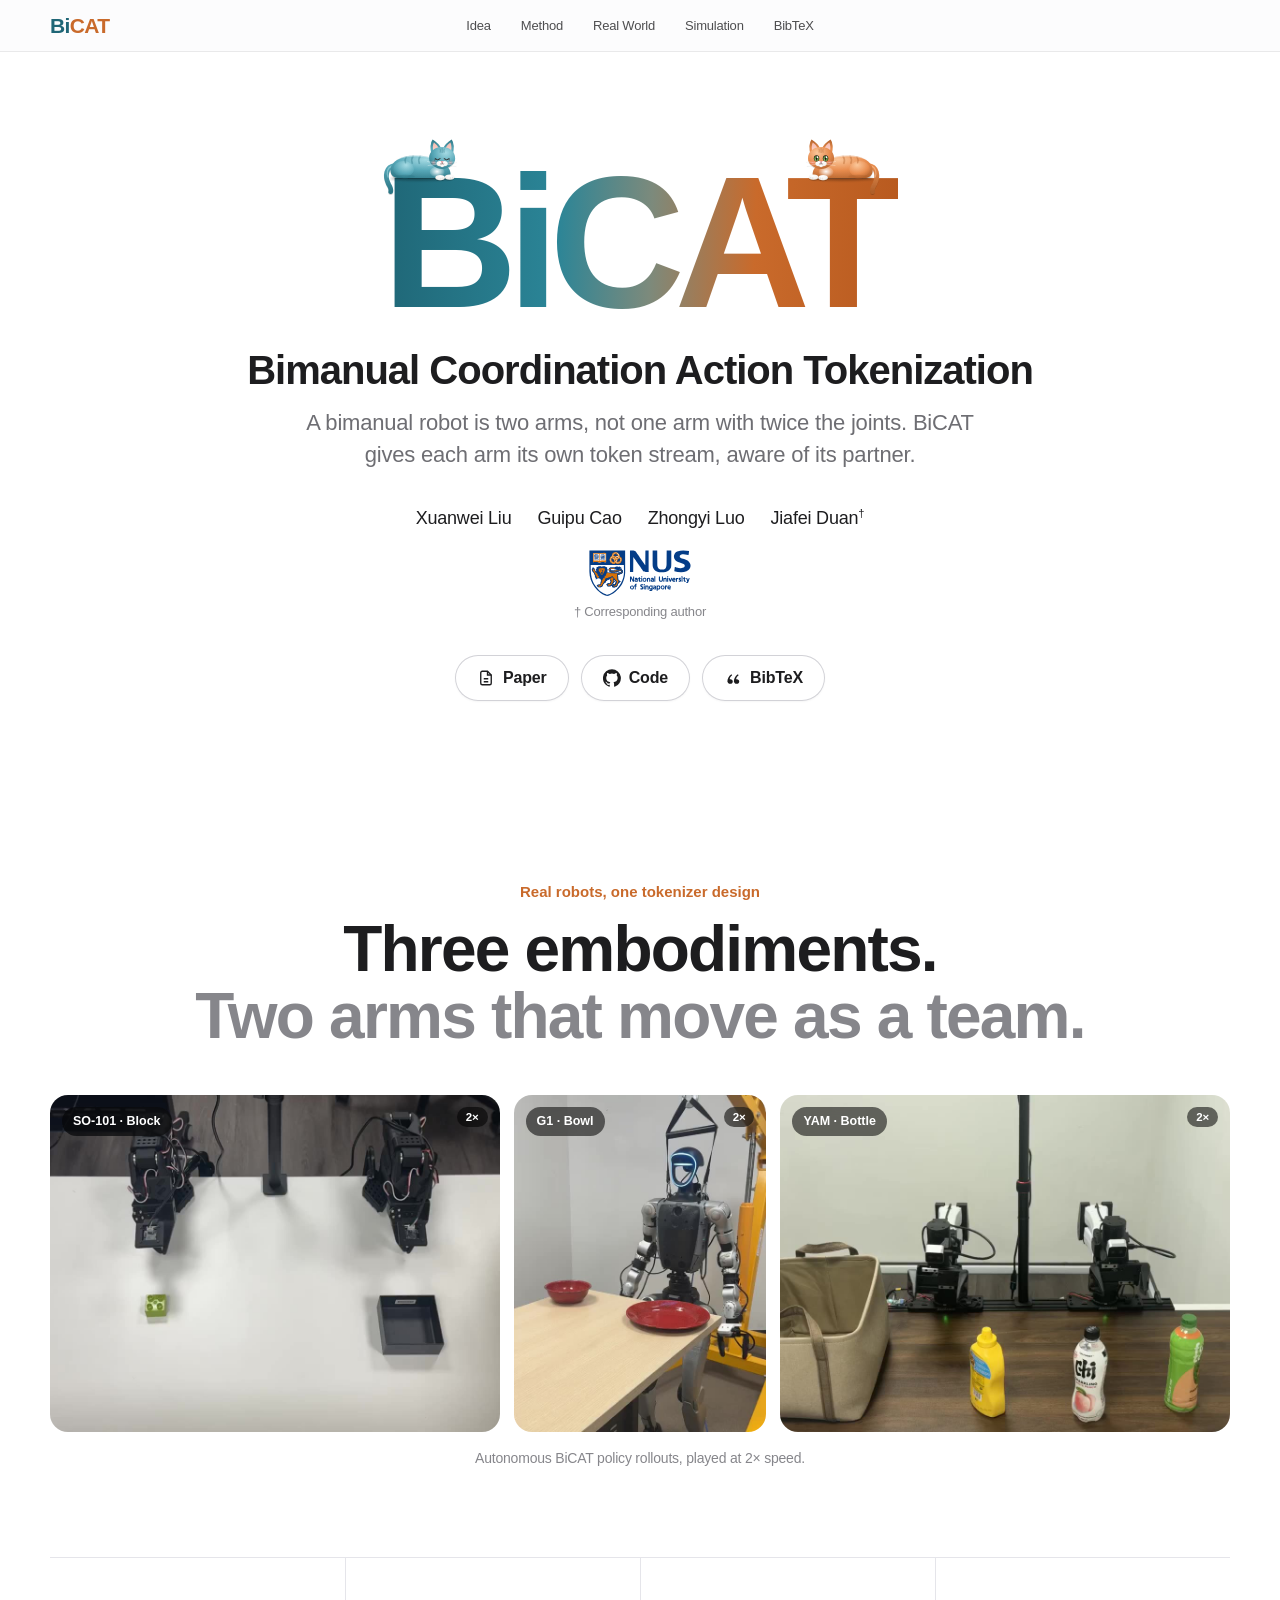
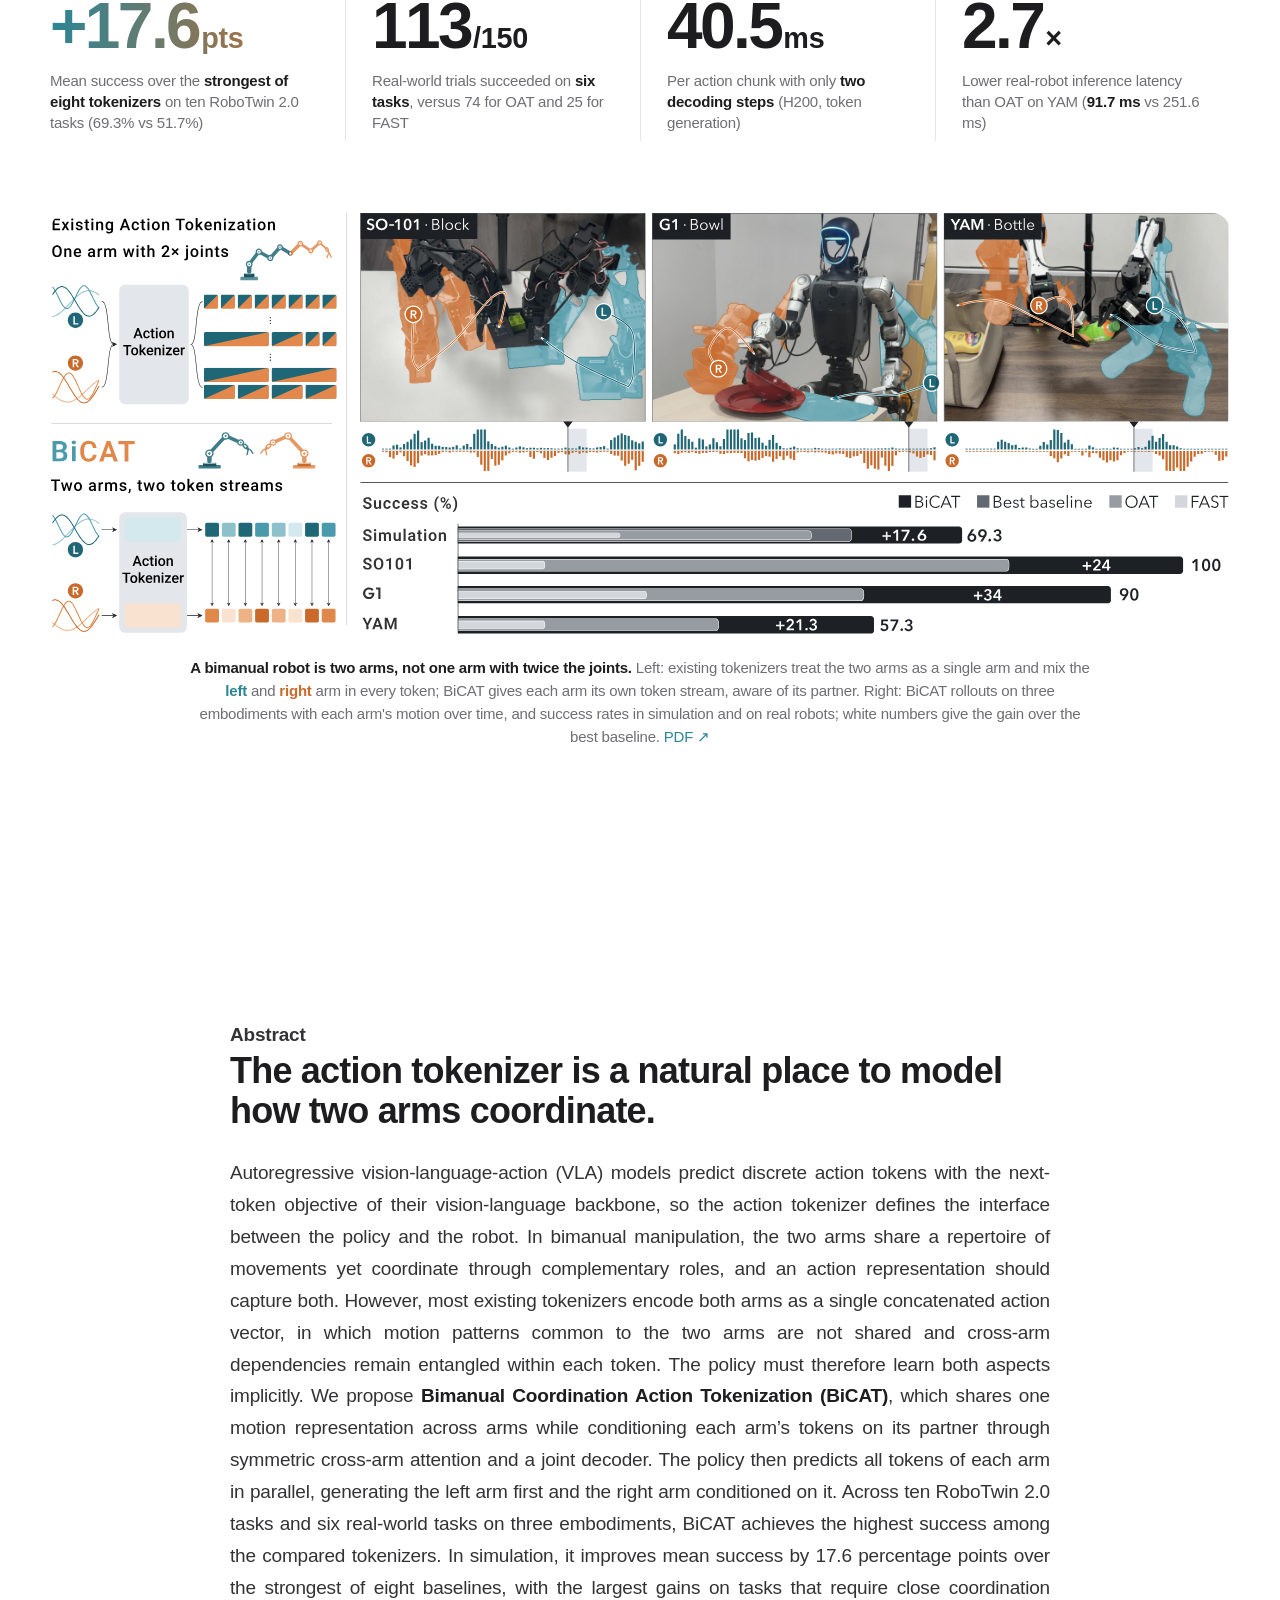
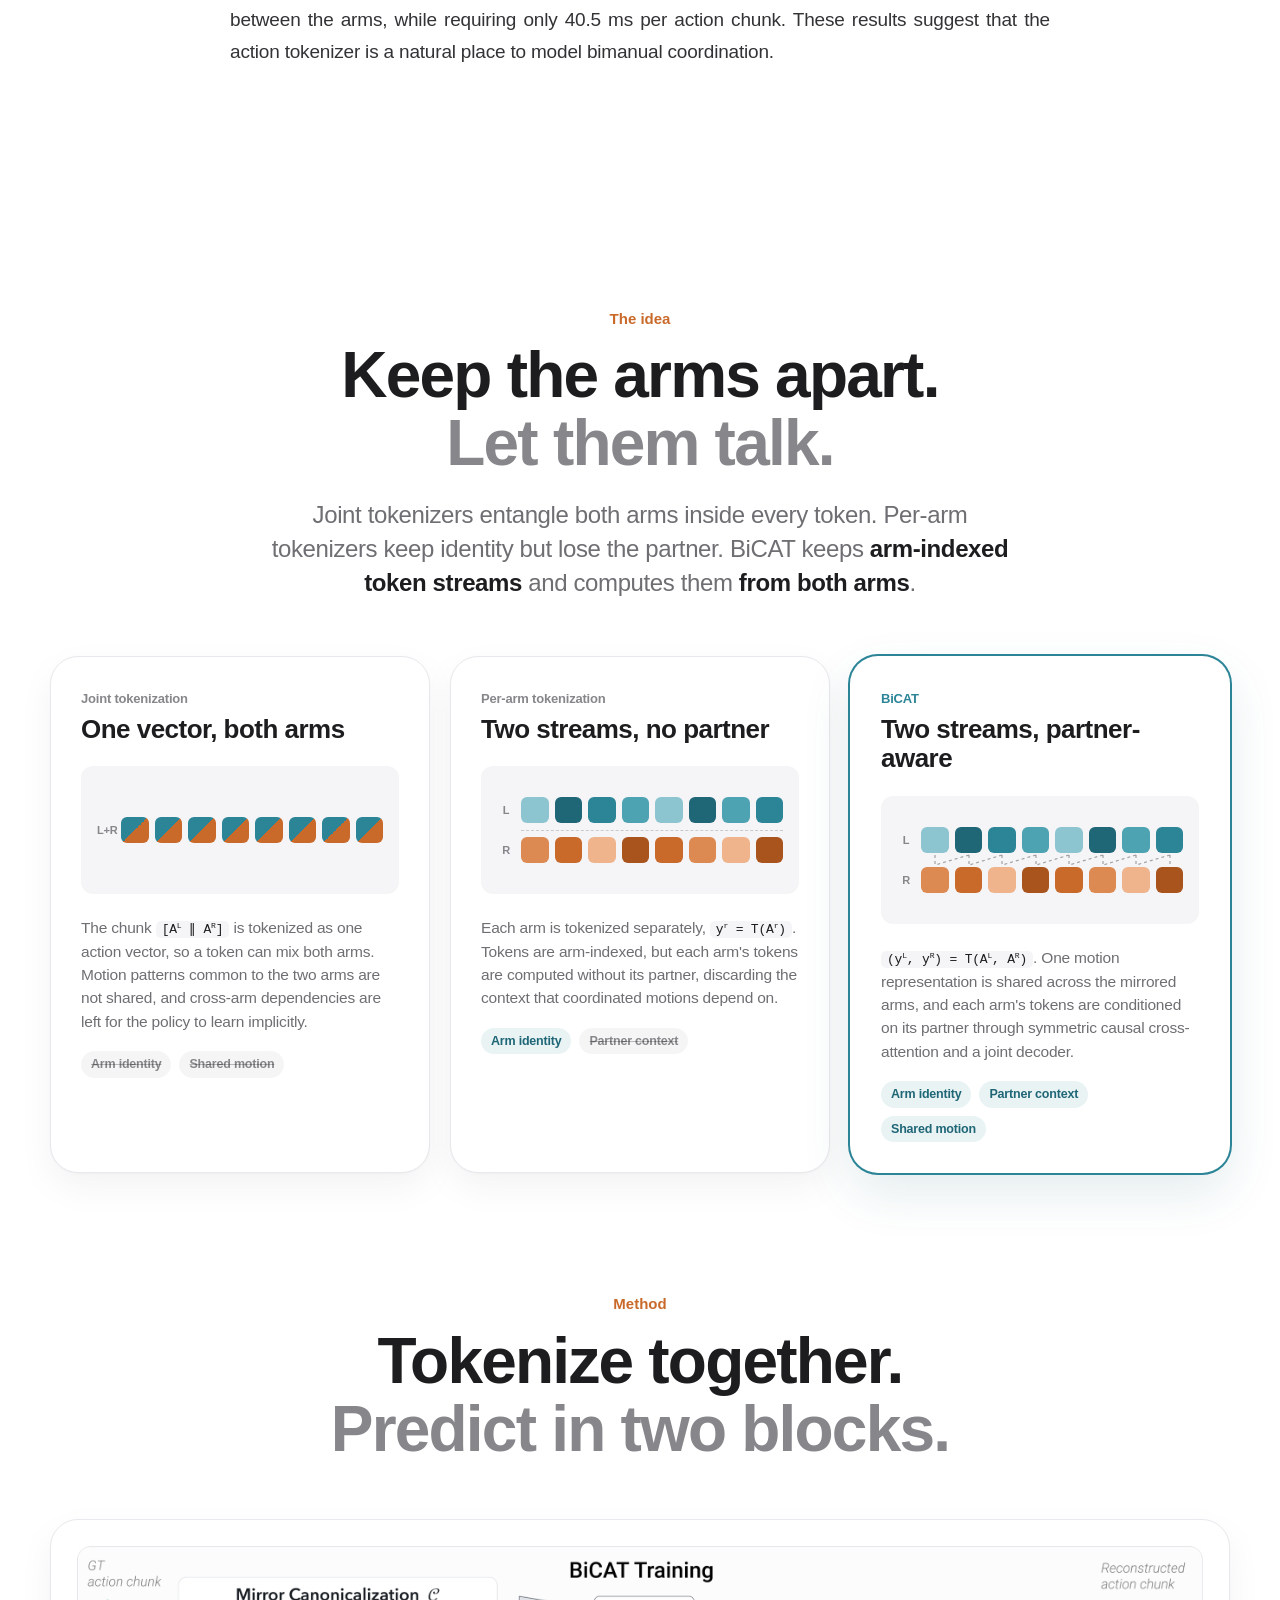
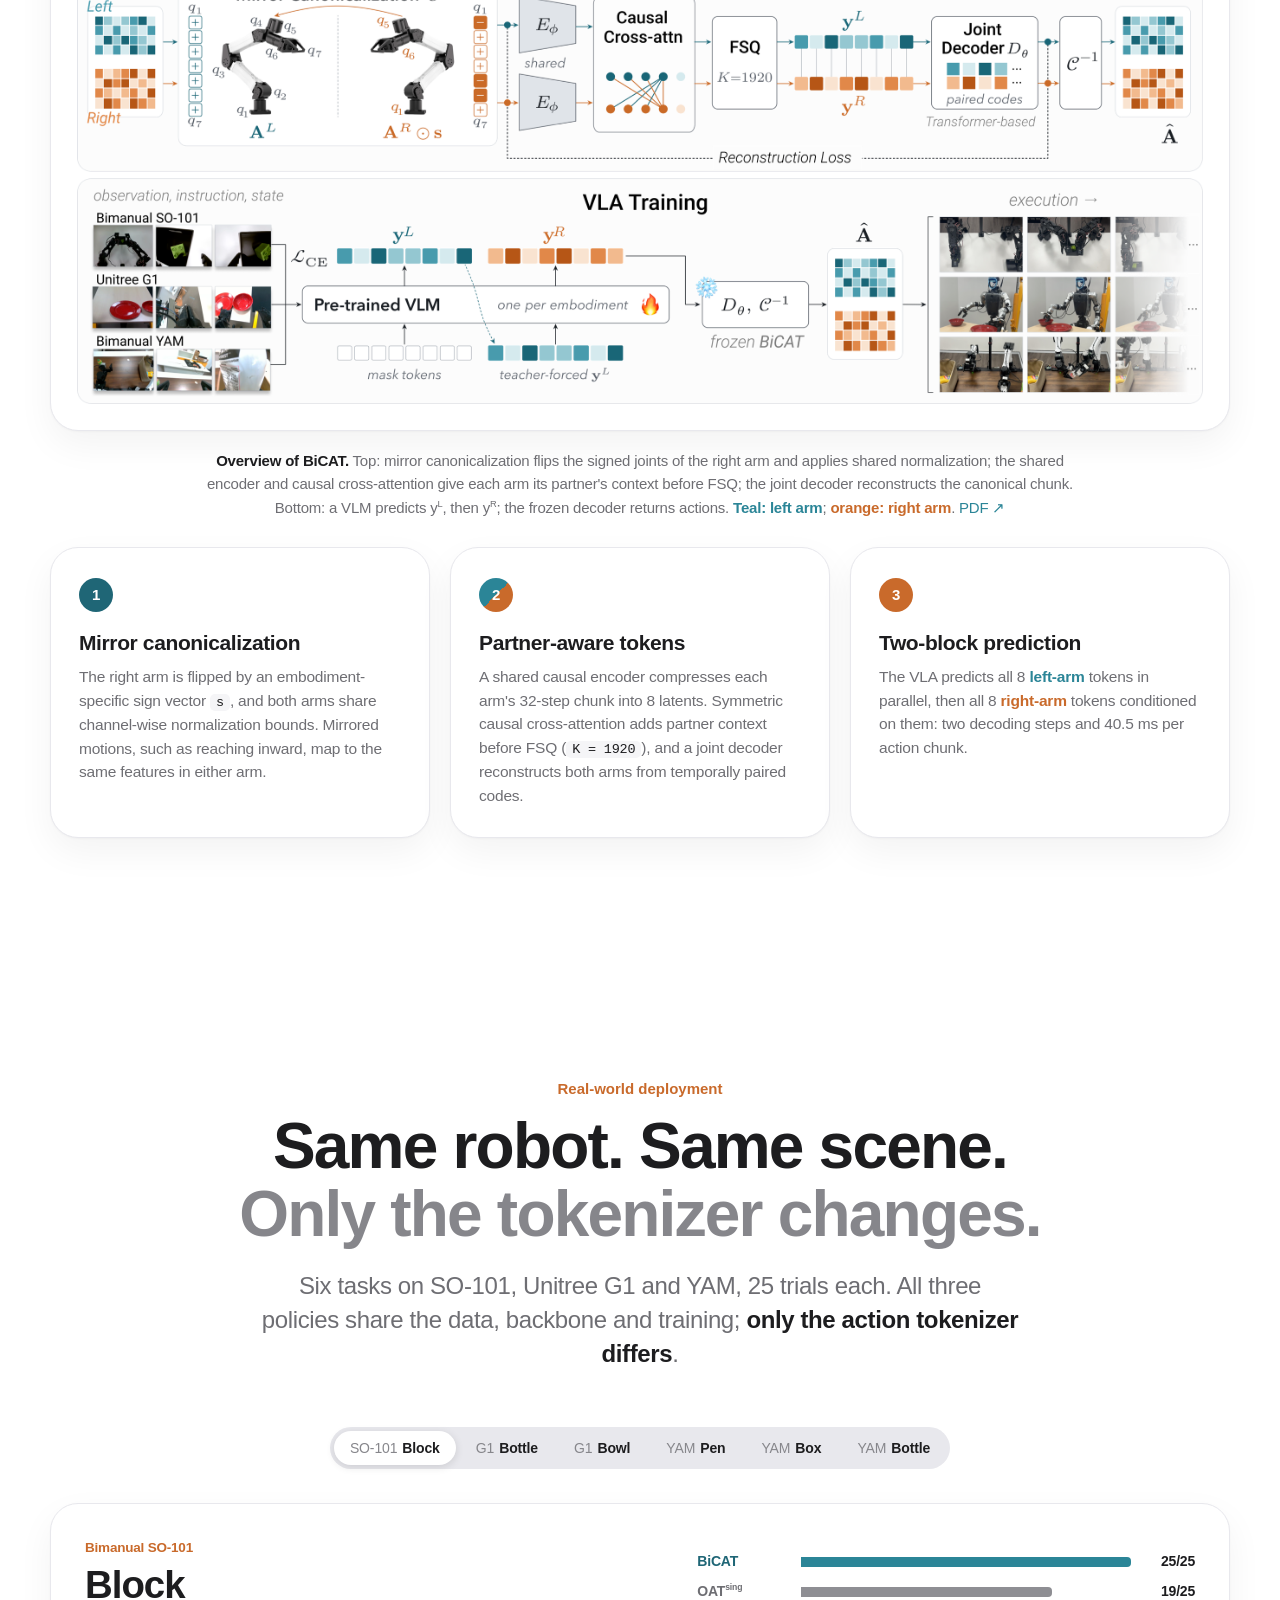
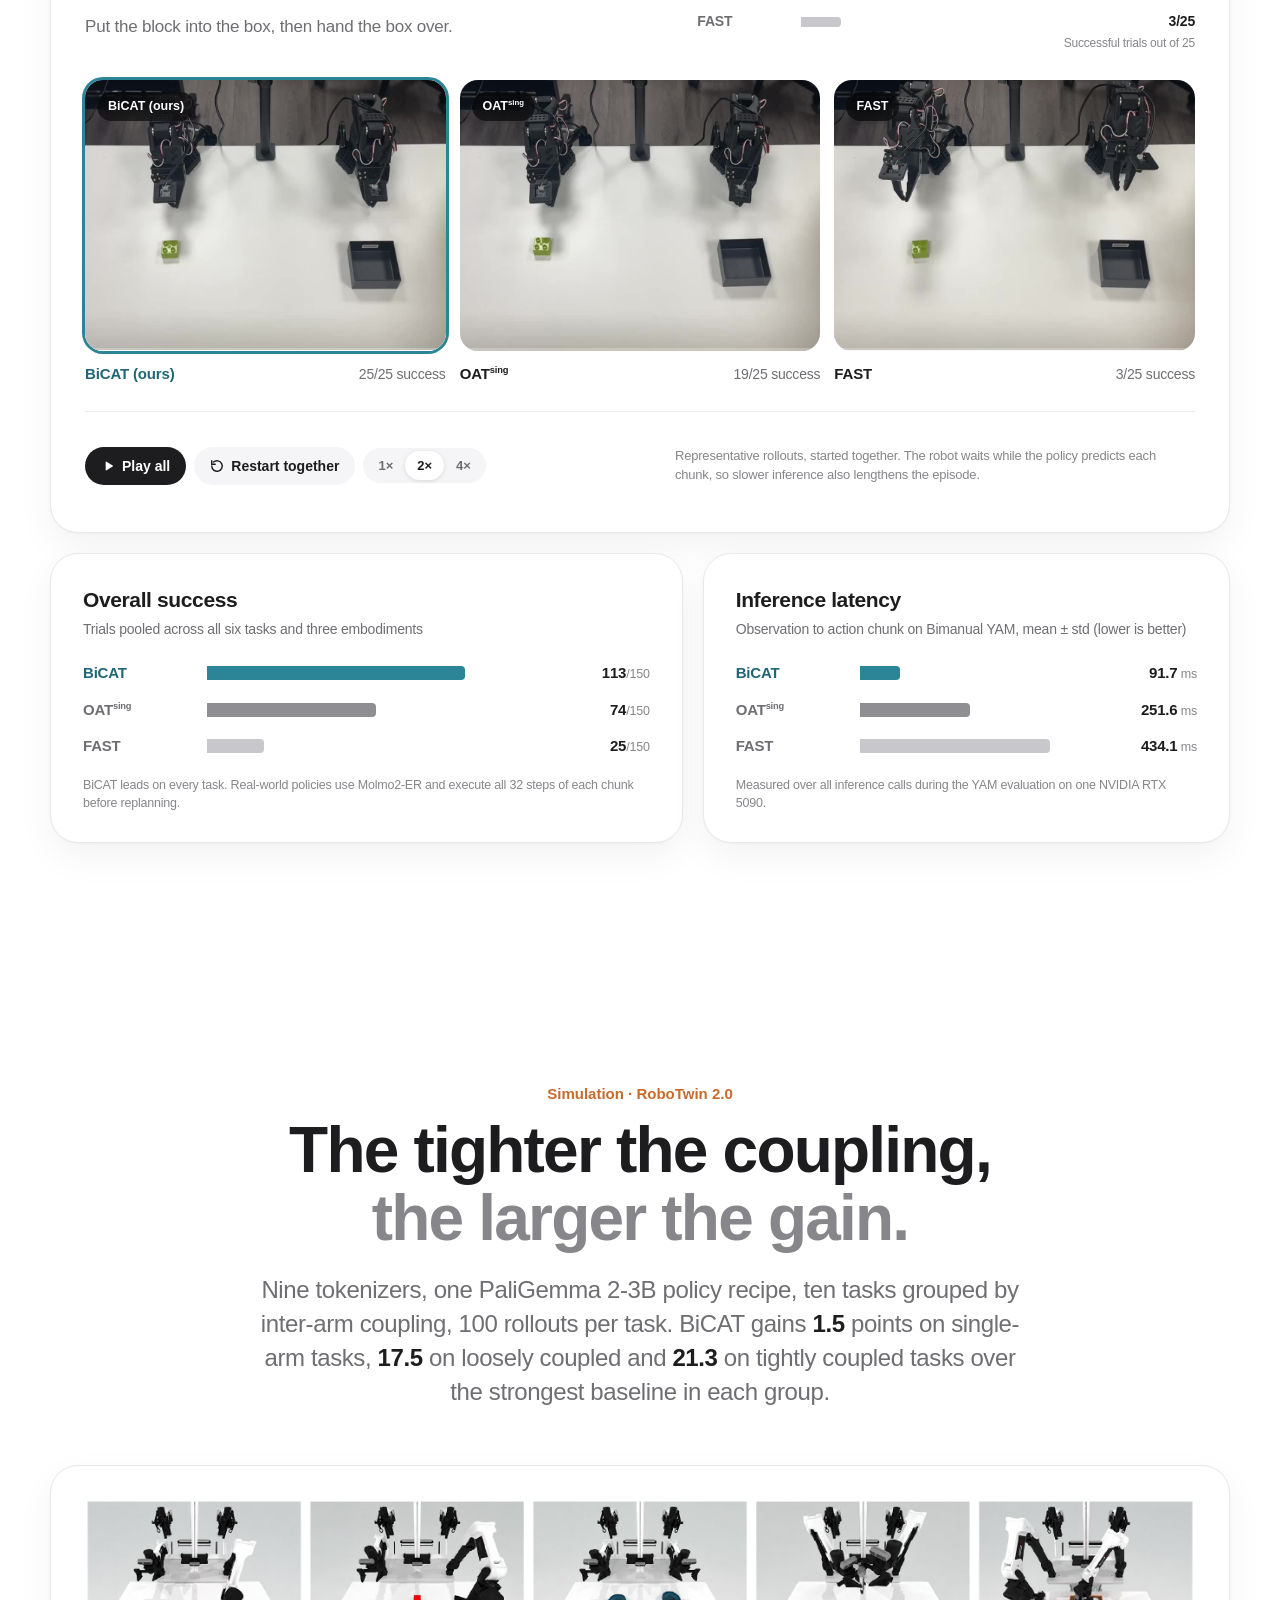
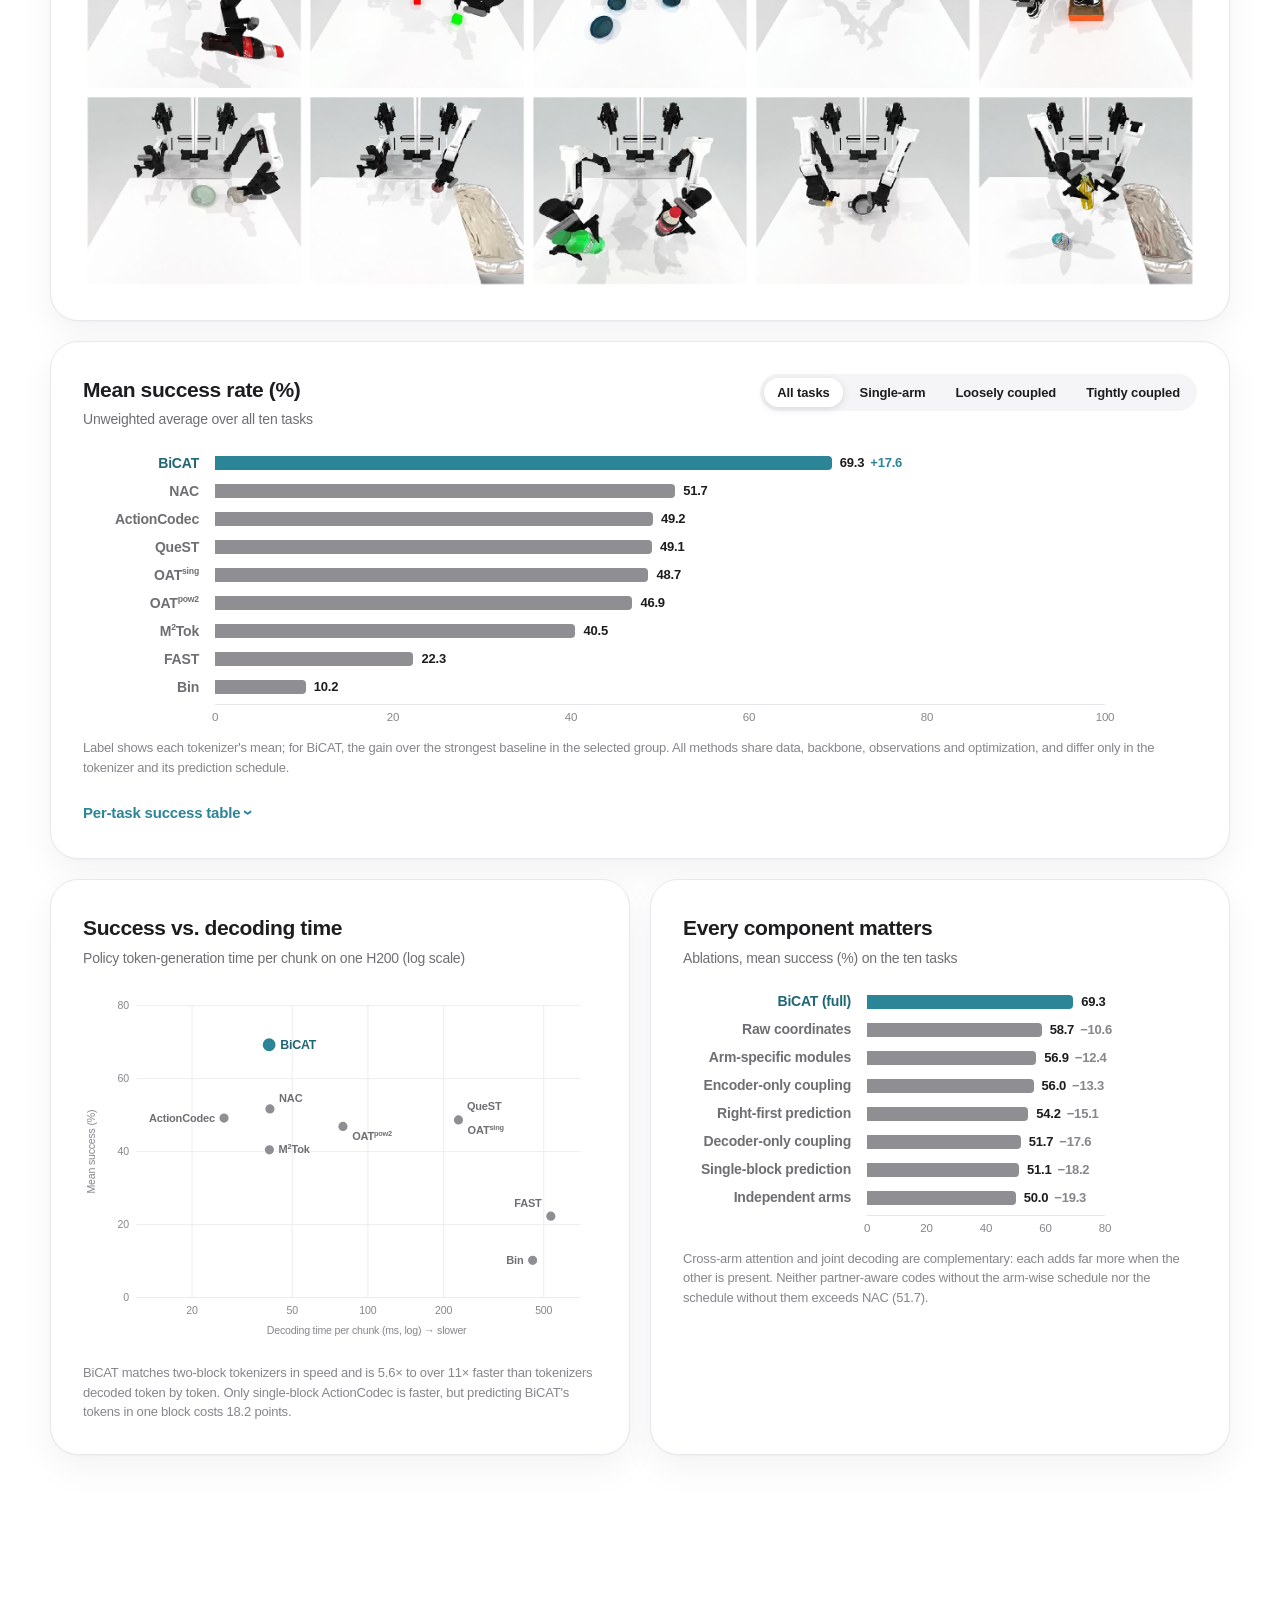
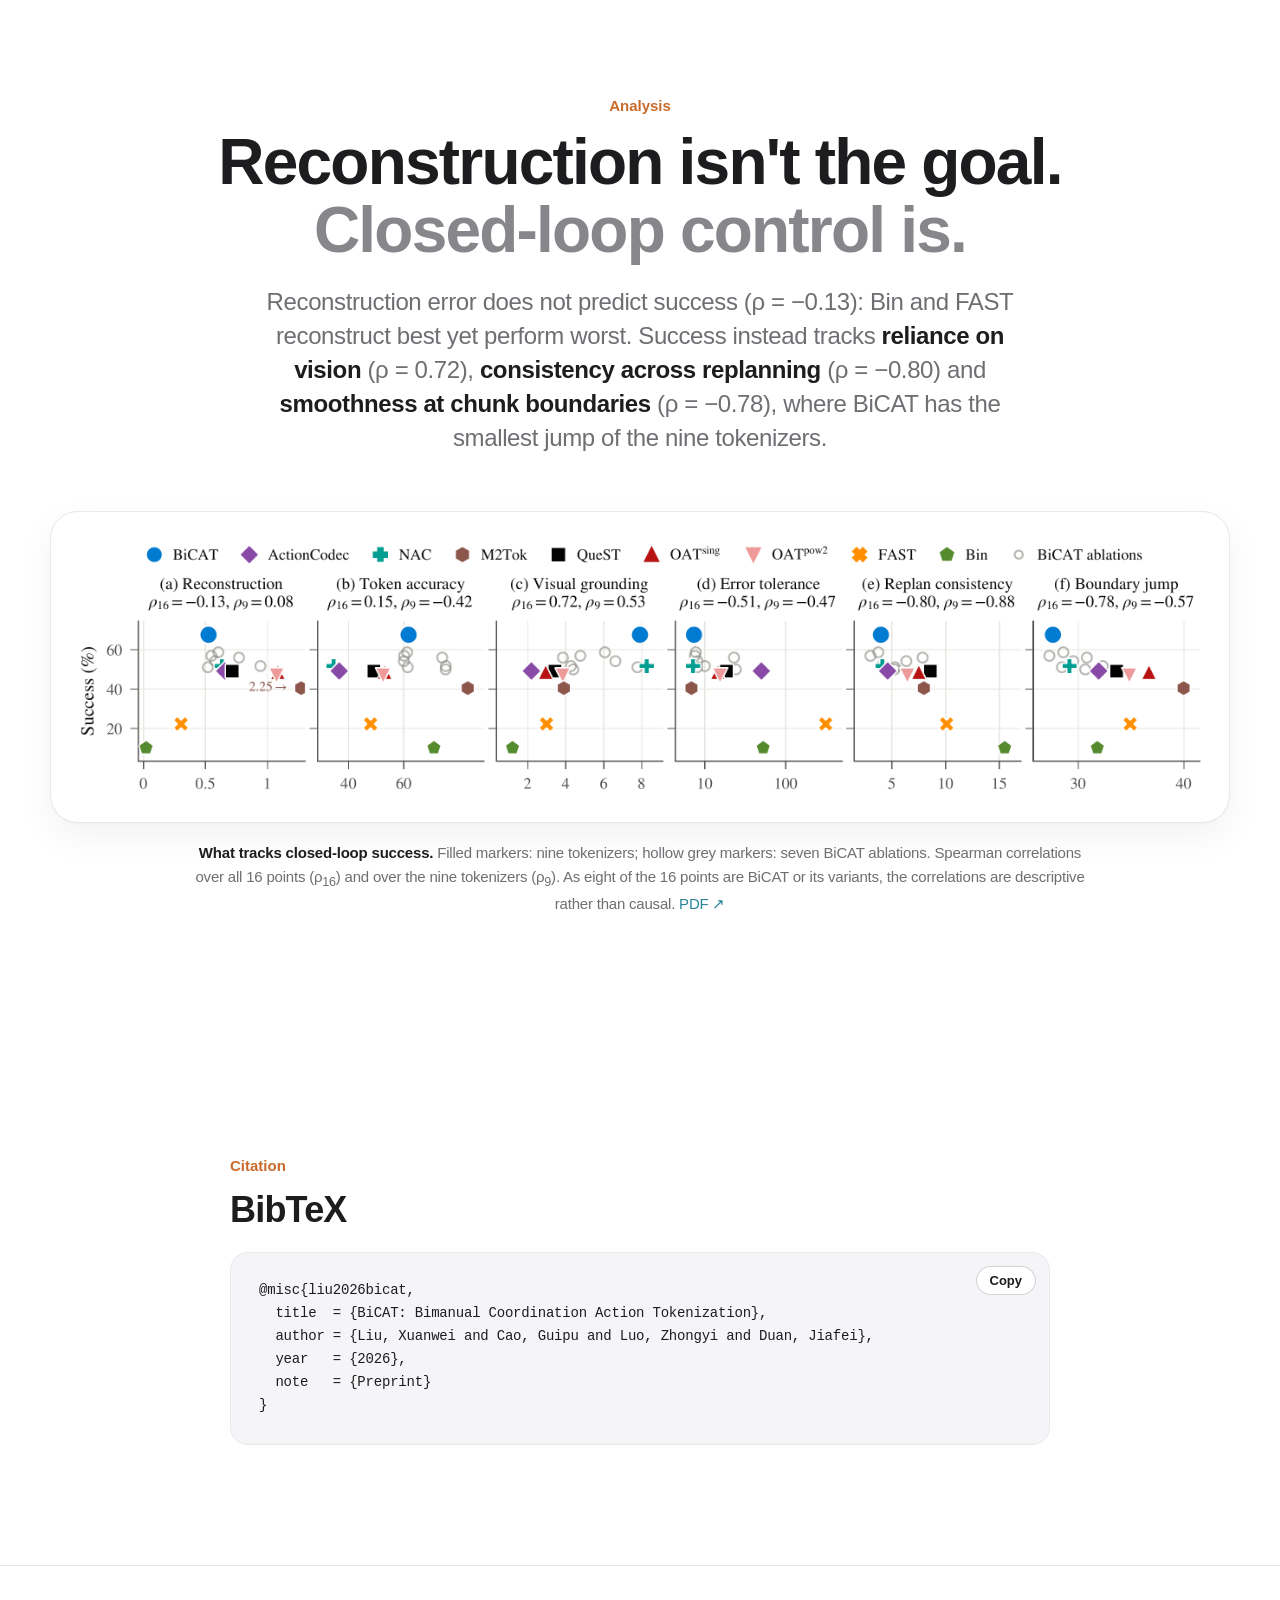
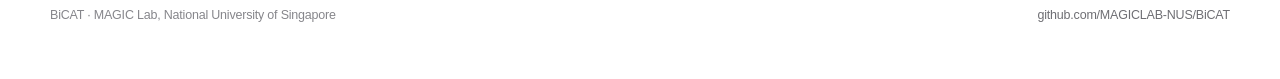
==== commit 82494a2f: "update" ====
--- a/index.html
+++ b/index.html
@@ -22,7 +22,7 @@
     <div class="nav-links">
       <a href="#idea">Idea</a>
       <a href="#method">Method</a>
-      <a href="#real-world">Real World</a>
+      <a href="#compare">Real World</a>
       <a href="#simulation">Simulation</a>
       <a href="#bibtex">BibTeX</a>
     </div>
@@ -231,7 +231,7 @@
 </section>
 
 <!-- ============================== IDEA ============================== -->
-<section class="section soft" id="idea" aria-labelledby="idea-h">
+<section class="section" id="idea" aria-labelledby="idea-h">
   <div class="wrap">
     <div class="section-head center reveal">
       <p class="eyebrow">The idea</p>
@@ -287,7 +287,7 @@
 </section>
 
 <!-- ============================== METHOD ============================== -->
-<section class="section soft" id="method" aria-labelledby="method-h" style="padding-top:0">
+<section class="section" id="method" aria-labelledby="method-h" style="padding-top:0">
   <div class="wrap">
     <div class="section-head center reveal">
       <p class="eyebrow">Method</p>
@@ -319,55 +319,12 @@
 </section>
 
 <!-- ============================== REAL WORLD ============================== -->
-<section class="section" id="real-world" aria-labelledby="rw-h">
+<section class="section" id="compare" aria-labelledby="cmp-h">
   <div class="wrap">
     <div class="section-head center reveal">
       <p class="eyebrow">Real-world deployment</p>
-      <h2 class="headline" id="rw-h">Six tasks. Three robots.<br><span class="muted">25 trials each.</span></h2>
-      <p class="lede">Bimanual SO-101, Unitree G1 and Bimanual YAM. A trial counts only if the robot completes <strong>every stage</strong> of the task; initial placements are identical across methods.</p>
-    </div>
-
-    <div class="bento reveal" aria-label="BiCAT rollouts on all six real-world tasks">
-      <figure class="b-wide">
-        <div class="media r1"><span class="chip"><b>SO-101</b> · Block</span><span class="speed-badge">2×</span>
-          <video class="auto" muted playsinline loop preload="none" data-src="./static/videos/rollouts/so101_block_bicat.mp4" poster="./static/videos/posters/so101_block_bicat.jpg" aria-label="BiCAT, SO-101 Block task"></video></div>
-        <figcaption><b>Block.</b> Put the block into the box, then hand the box over. <b>25/25</b></figcaption>
-      </figure>
-      <figure class="b-tall">
-        <div class="media r1 port-crop"><span class="chip"><b>G1</b> · Bottle</span><span class="speed-badge">2×</span>
-          <video class="auto" muted playsinline loop preload="none" data-src="./static/videos/rollouts/g1_bottle_bicat.mp4" poster="./static/videos/posters/g1_bottle_bicat.jpg" aria-label="BiCAT, Unitree G1 Bottle task"></video></div>
-        <figcaption><b>Bottle.</b> Move the bottle to the left. <b>24/25</b></figcaption>
-      </figure>
-      <figure class="b-tall">
-        <div class="media r1 port-crop"><span class="chip"><b>G1</b> · Bowl</span><span class="speed-badge">2×</span>
-          <video class="auto" muted playsinline loop preload="none" data-src="./static/videos/rollouts/g1_plate_bicat.mp4" poster="./static/videos/posters/g1_plate_bicat.jpg" aria-label="BiCAT, Unitree G1 Bowl task"></video></div>
-        <figcaption><b>Bowl.</b> Push the plate to the center, then place the bowl on it. <b>21/25</b></figcaption>
-      </figure>
-      <figure class="b-third">
-        <div class="media r2"><span class="chip"><b>YAM</b> · Pen</span><span class="speed-badge">2×</span>
-          <video class="auto" muted playsinline loop preload="none" data-src="./static/videos/rollouts/yam_pen_bicat.mp4" poster="./static/videos/posters/yam_pen_bicat.jpg" aria-label="BiCAT, YAM Pen task"></video></div>
-        <figcaption><b>Pen.</b> Grasp the marker and its cap, then close the marker. <b>8/25</b></figcaption>
-      </figure>
-      <figure class="b-third">
-        <div class="media r2"><span class="chip"><b>YAM</b> · Box</span><span class="speed-badge">2×</span>
-          <video class="auto" muted playsinline loop preload="none" data-src="./static/videos/rollouts/yam_box_bicat.mp4" poster="./static/videos/posters/yam_box_bicat.jpg" aria-label="BiCAT, YAM Box task"></video></div>
-        <figcaption><b>Box.</b> Put all the metal parts in the box, then move the box forward. <b>14/25</b></figcaption>
-      </figure>
-      <figure class="b-third">
-        <div class="media r2"><span class="chip"><b>YAM</b> · Bottle</span><span class="speed-badge">2×</span>
-          <video class="auto" muted playsinline loop preload="none" data-src="./static/videos/rollouts/yam_bottle_bicat.mp4" poster="./static/videos/posters/yam_bottle_bicat.jpg" aria-label="BiCAT, YAM Bottle task"></video></div>
-        <figcaption><b>Bottle.</b> Put all bottles in the dustbin. <b>21/25</b></figcaption>
-      </figure>
-    </div>
-  </div>
-</section>
-
-<section class="section dark" id="compare" aria-labelledby="cmp-h">
-  <div class="wrap">
-    <div class="section-head center reveal">
-      <p class="eyebrow">Side by side</p>
       <h2 class="headline" id="cmp-h">Same robot. Same scene.<br><span class="muted">Only the tokenizer changes.</span></h2>
-      <p class="lede">All three policies share the data, Molmo2-ER backbone, observations and training steps. They differ only in the action tokenizer and its prediction schedule.</p>
+      <p class="lede">Six tasks on SO-101, Unitree G1 and YAM, 25 trials each. All three policies share the data, backbone and training; <strong>only the action tokenizer differs</strong>.</p>
     </div>
 
     <div class="seg-wrap reveal">
@@ -471,7 +428,7 @@
 </section>
 
 <!-- ============================== ANALYSIS ============================== -->
-<section class="section soft" id="analysis" aria-labelledby="an-h">
+<section class="section" id="analysis" aria-labelledby="an-h">
   <div class="wrap">
     <div class="section-head center reveal">
       <p class="eyebrow">Analysis</p>
--- a/static/css/index.css
+++ b/static/css/index.css
@@ -461,3 +461,17 @@
   .kitty .breath, .kitty .tail, .kitty .head, .kitty .ear-r, .kitty .eyes { animation: none !important; }
   .kitty .zz { display: none; }
 }
+
+/* ================= all-white theme ================= */
+.section.soft, .section.dark { background: #fff; color: var(--ink); }
+.hero { background: #fff; }
+.footer { background: #fff; }
+.idea-card, .figure-card, .step, .cmp, .panel, .chart-card, .note-card {
+  background: #fff; border: 1px solid #e8e8ed; box-shadow: 0 1px 2px rgba(0,0,0,.03), 0 14px 36px rgba(0,0,0,.05);
+}
+.idea-card.ours { border-color: transparent; box-shadow: 0 0 0 2px var(--teal-2), 0 20px 50px rgba(31,102,118,.12); }
+.media { background: #f5f5f7; }
+.vcard .media video { background: #f5f5f7; }
+.bib { background: #f5f5f7; color: var(--ink); border: 1px solid #e8e8ed; }
+.copy-btn { background: #fff; color: var(--ink); box-shadow: inset 0 0 0 1px #d2d2d7; }
+.copy-btn:hover { background: #f0f0f3; }
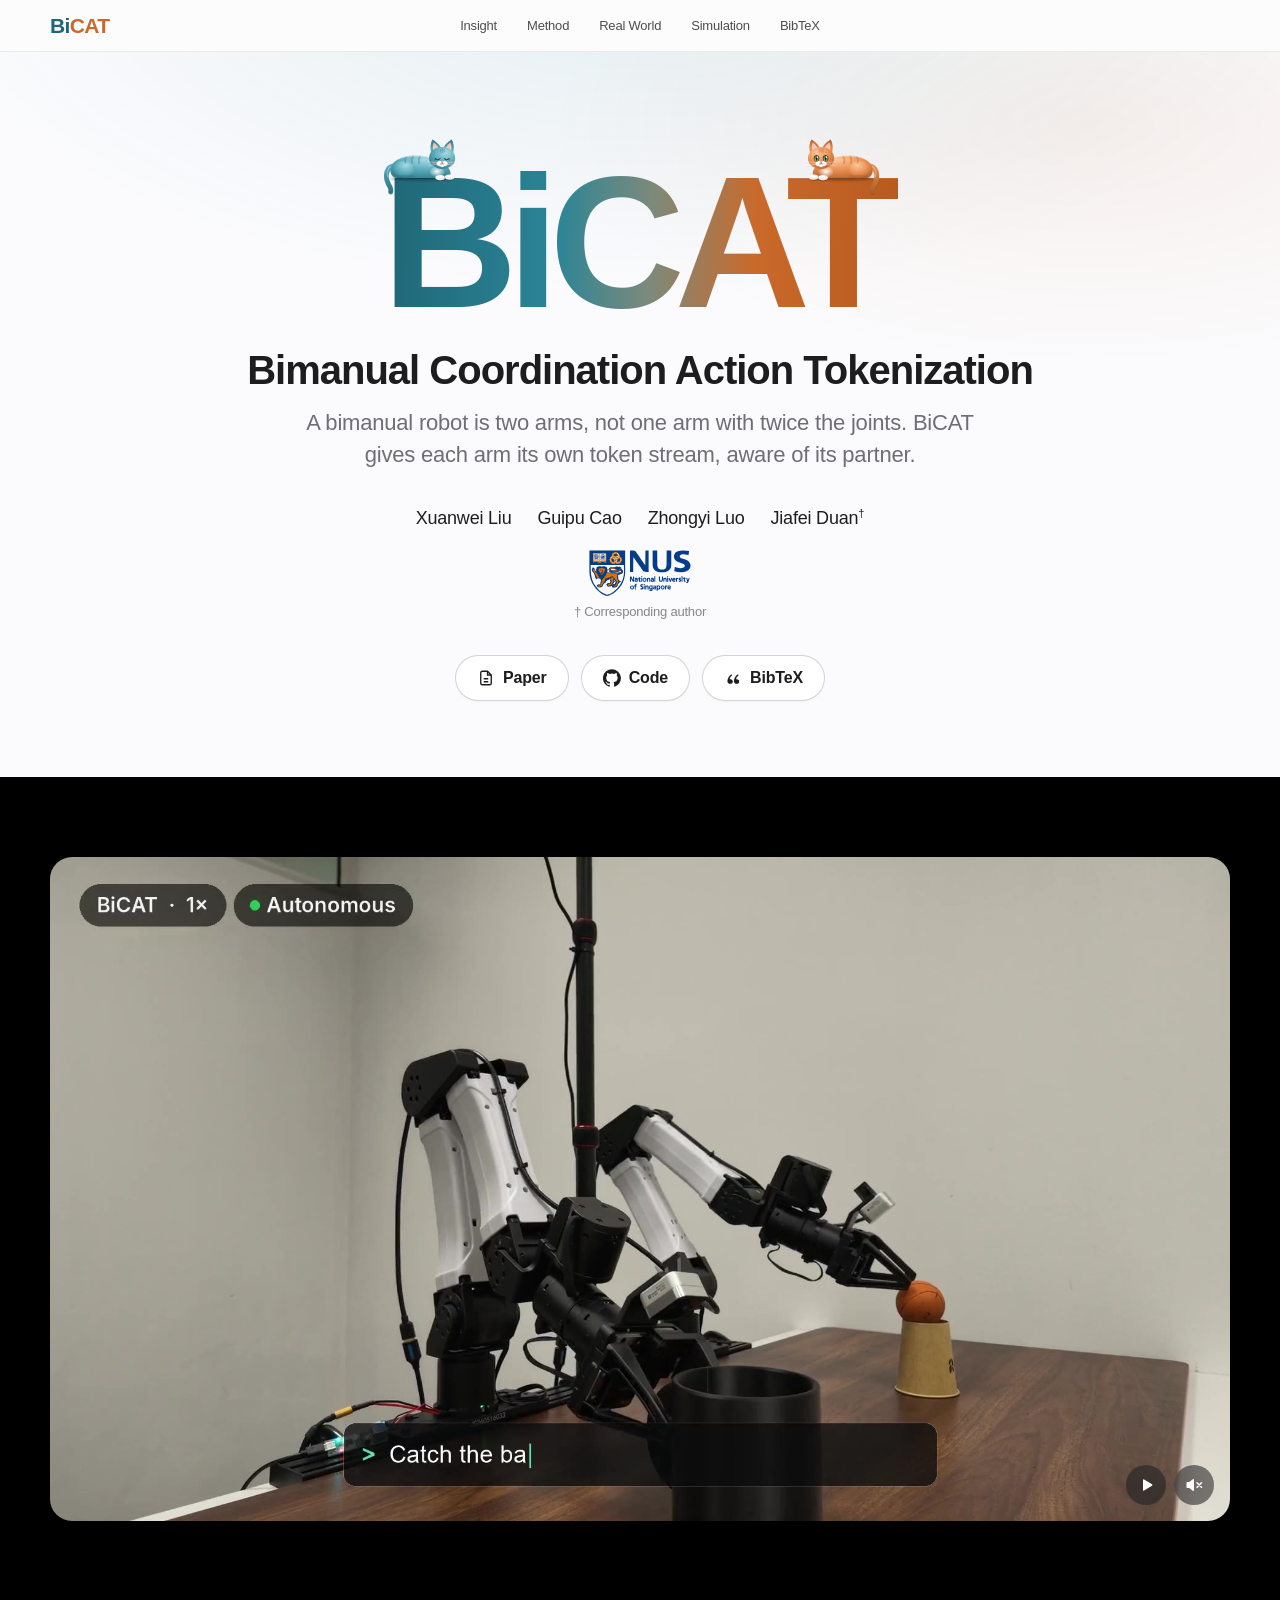
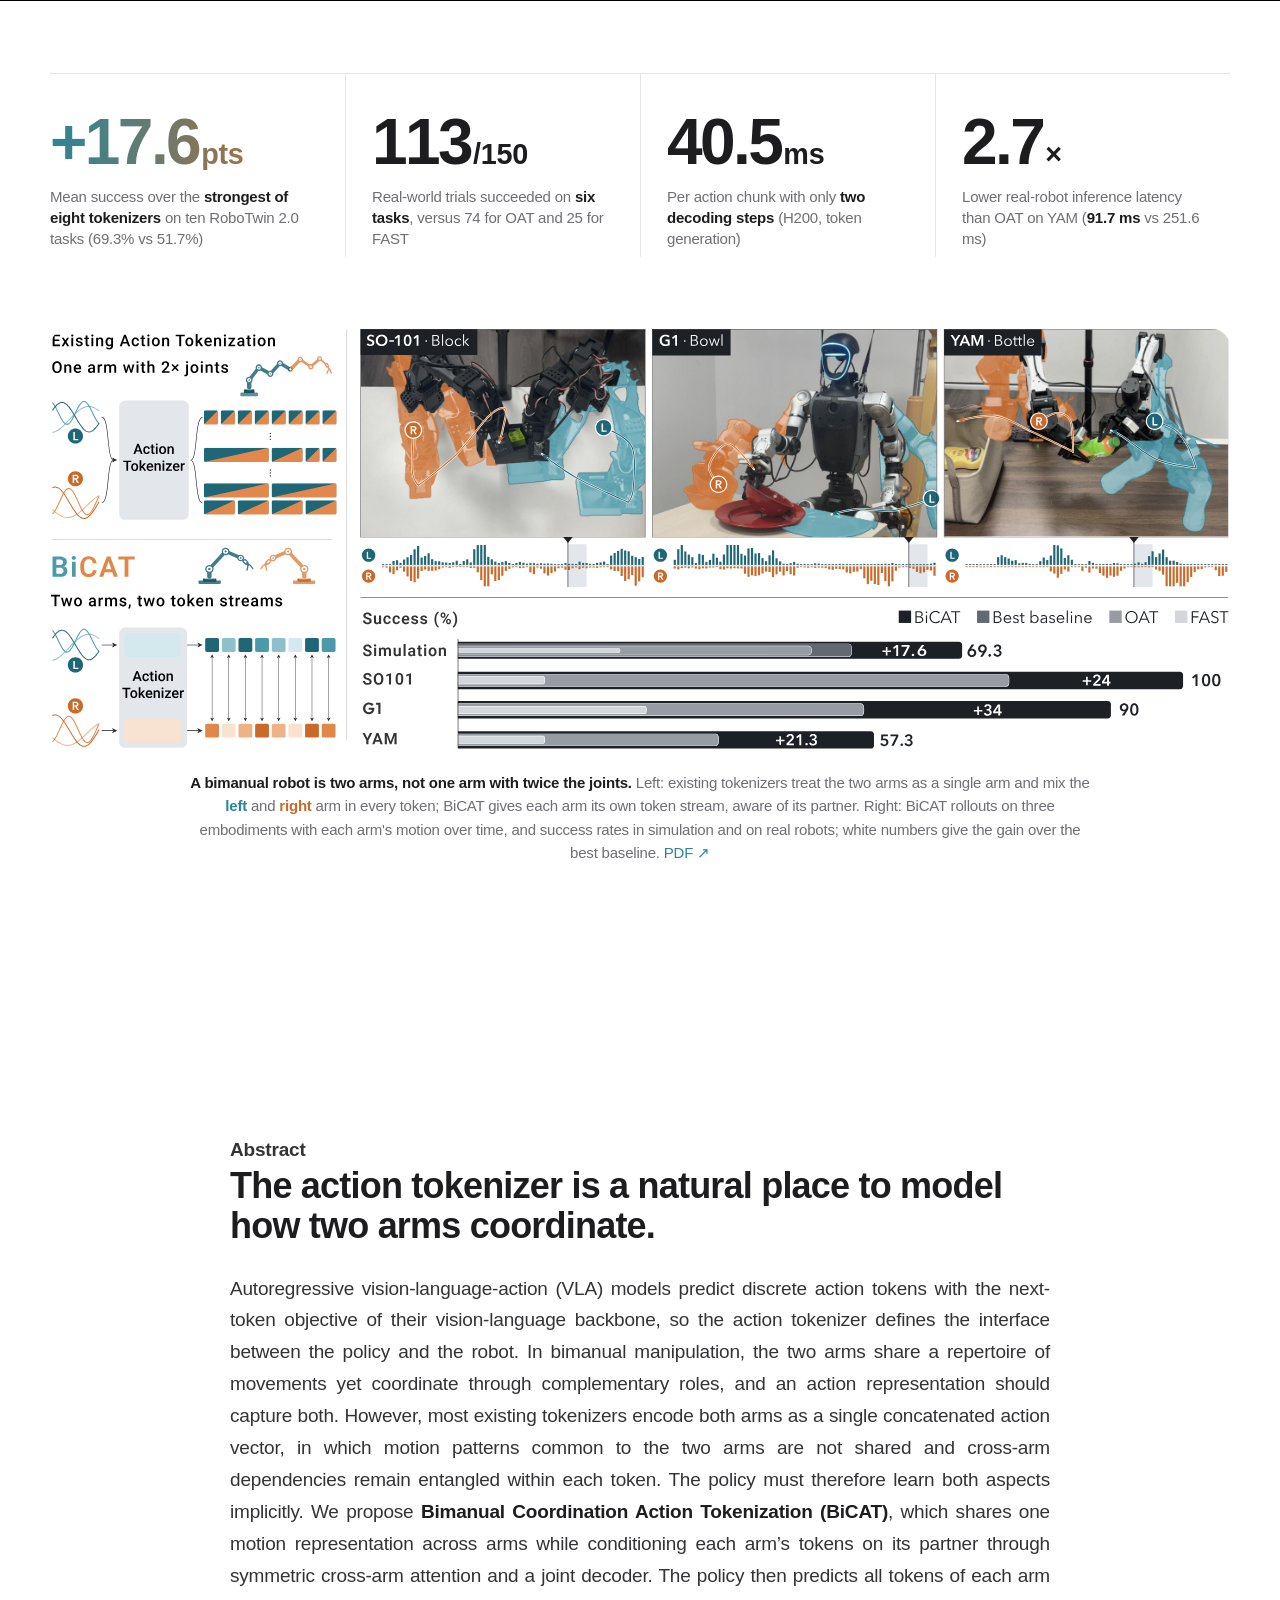
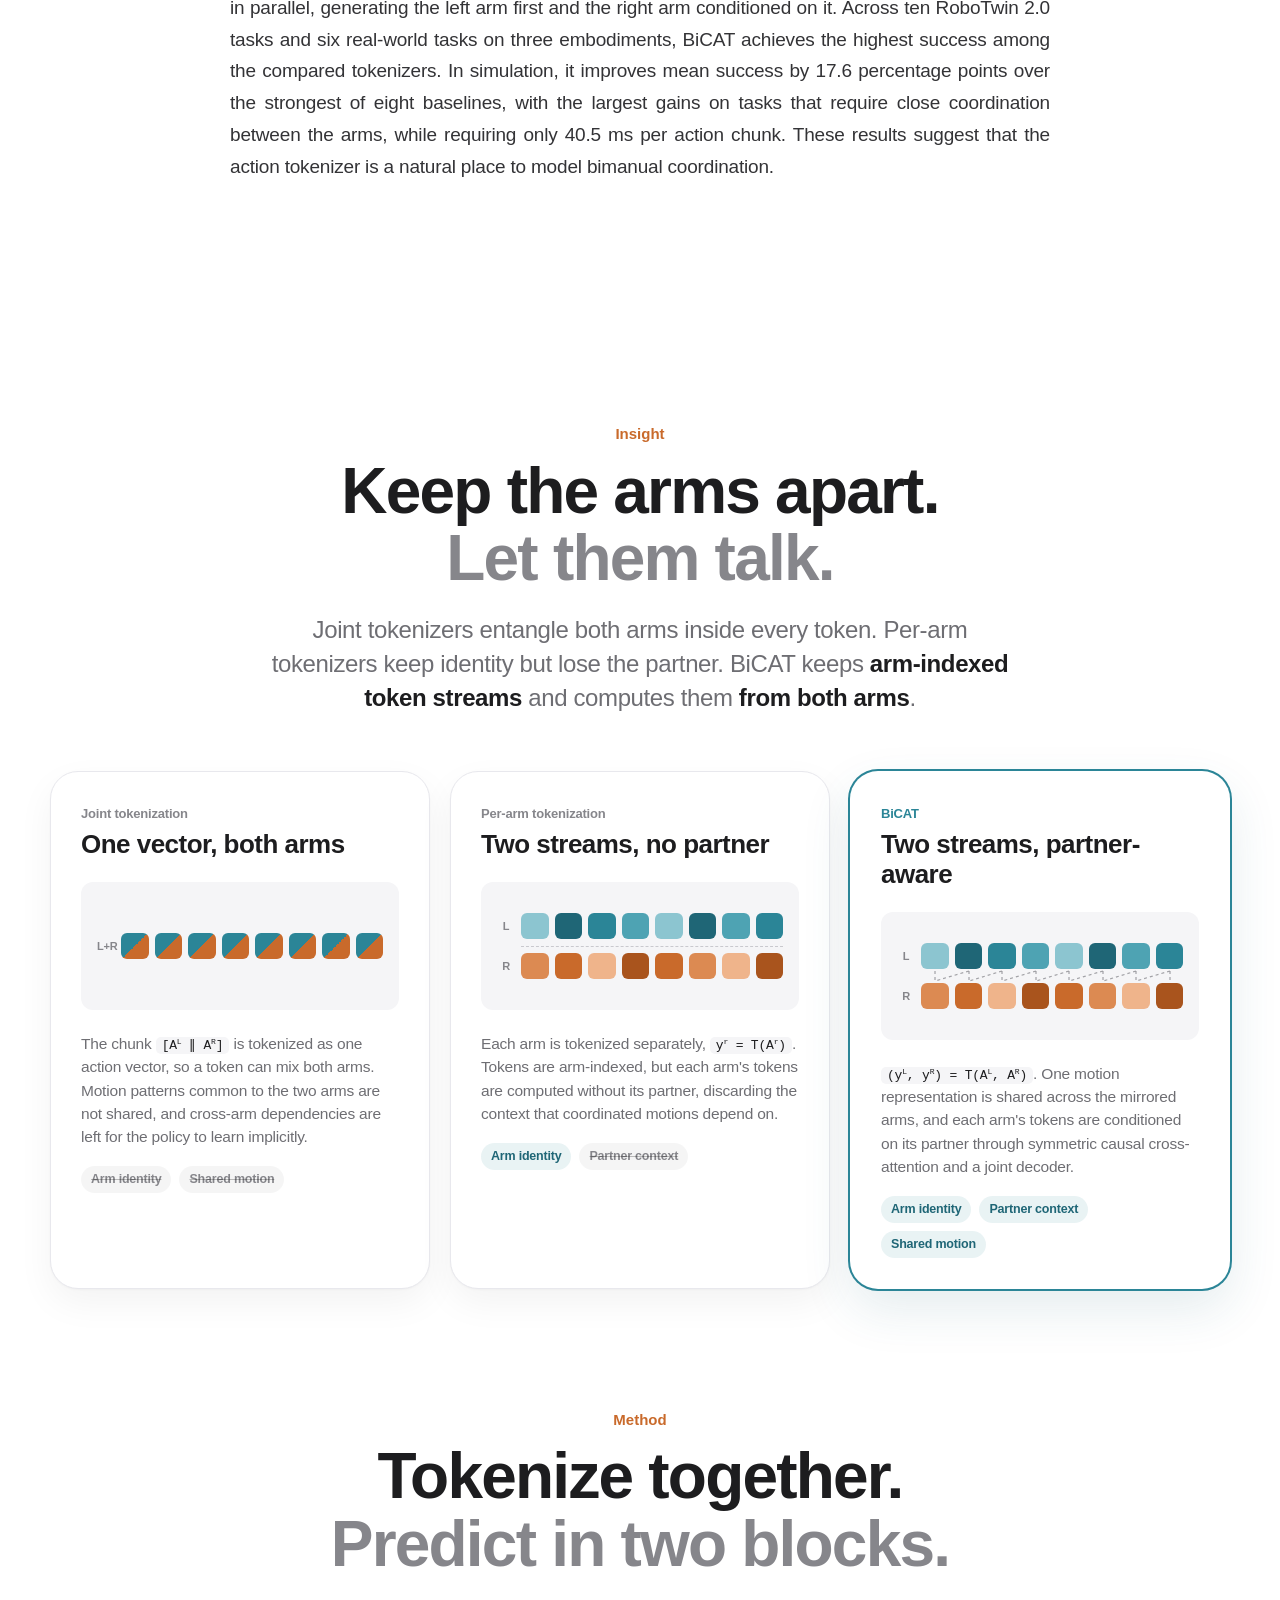
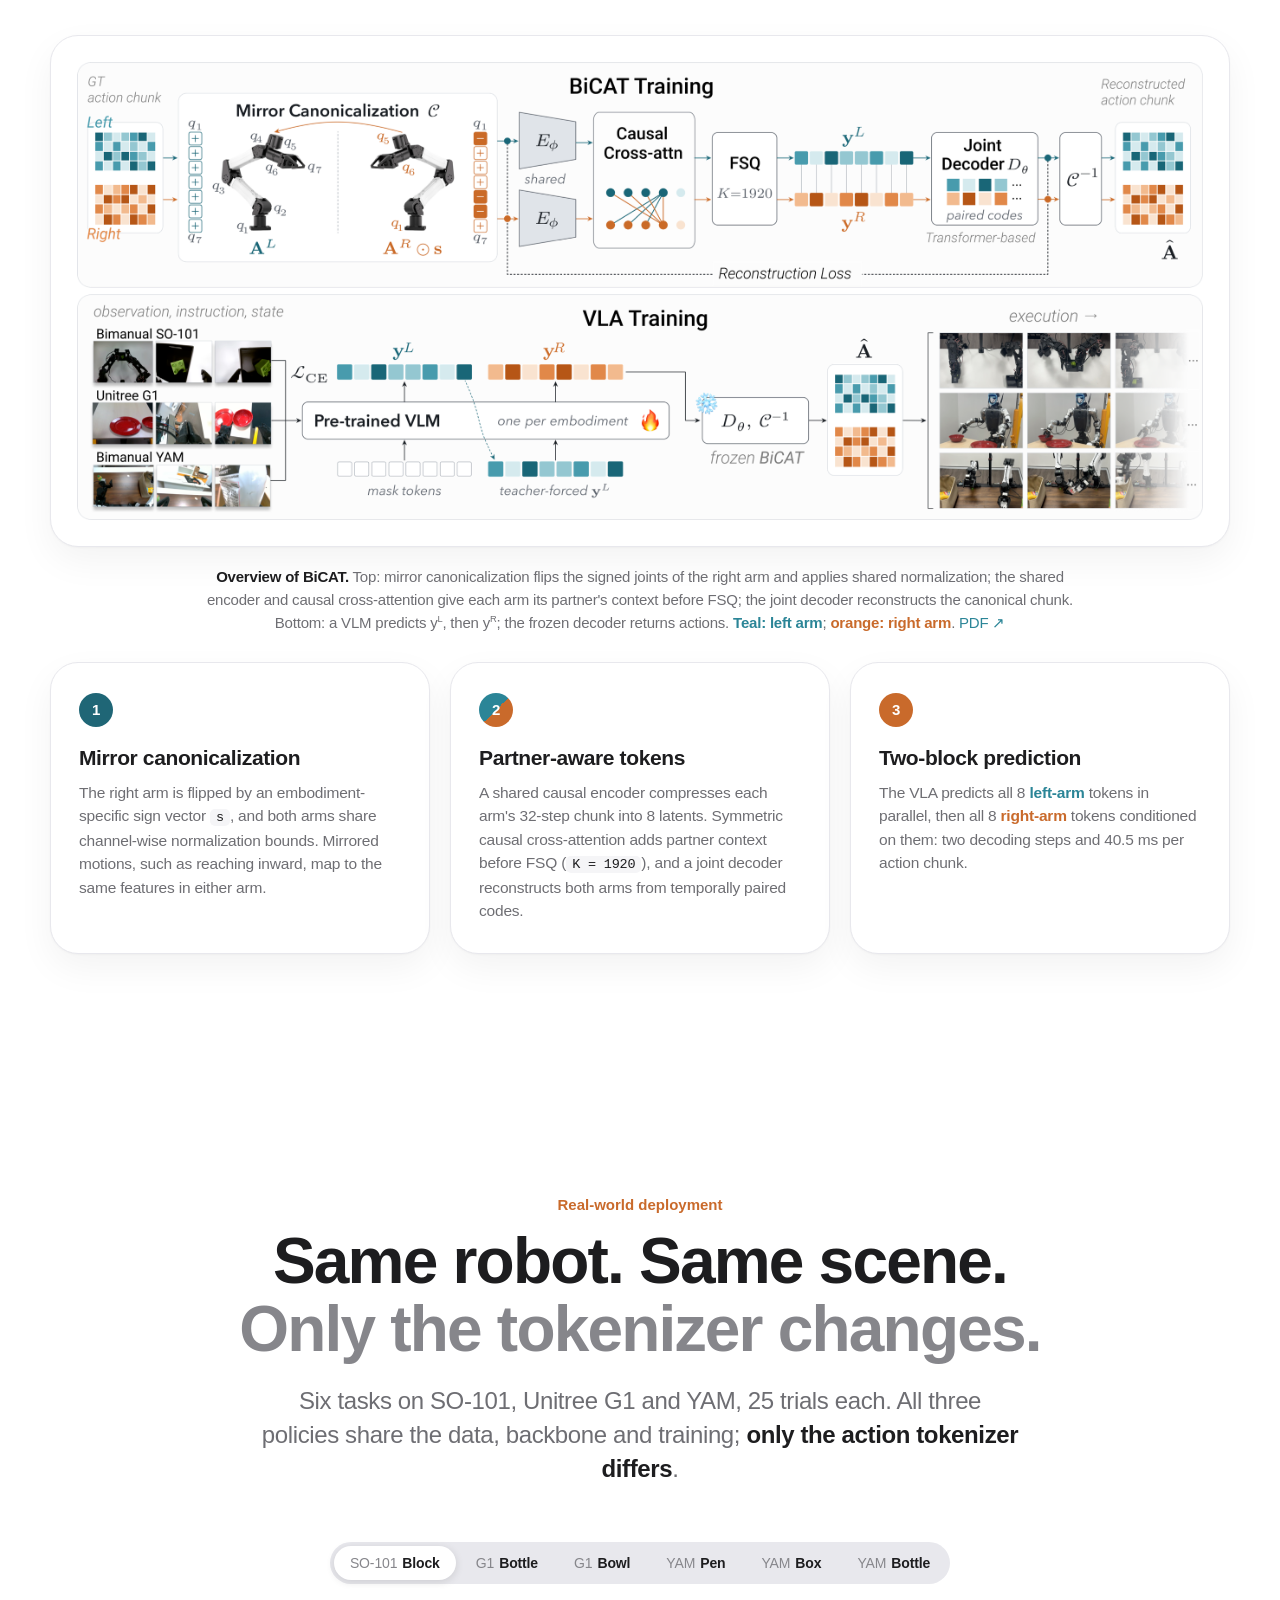
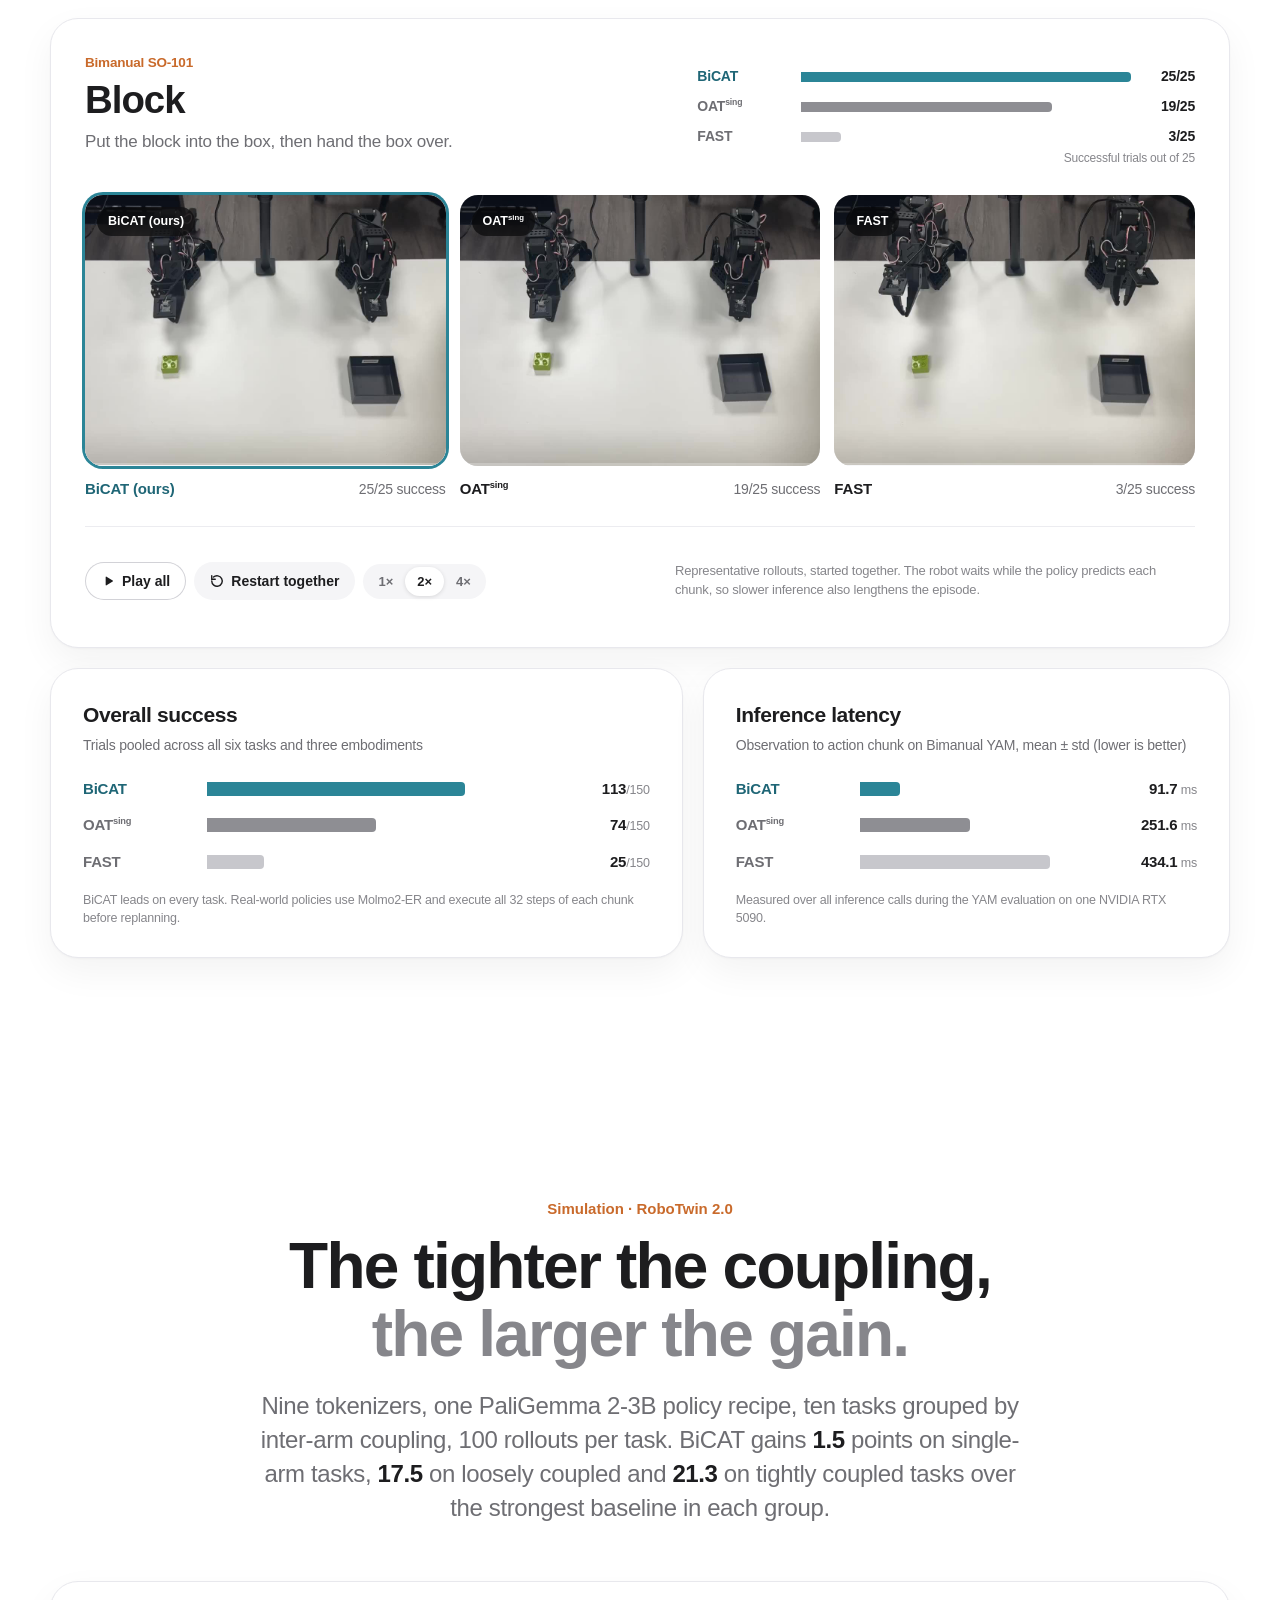
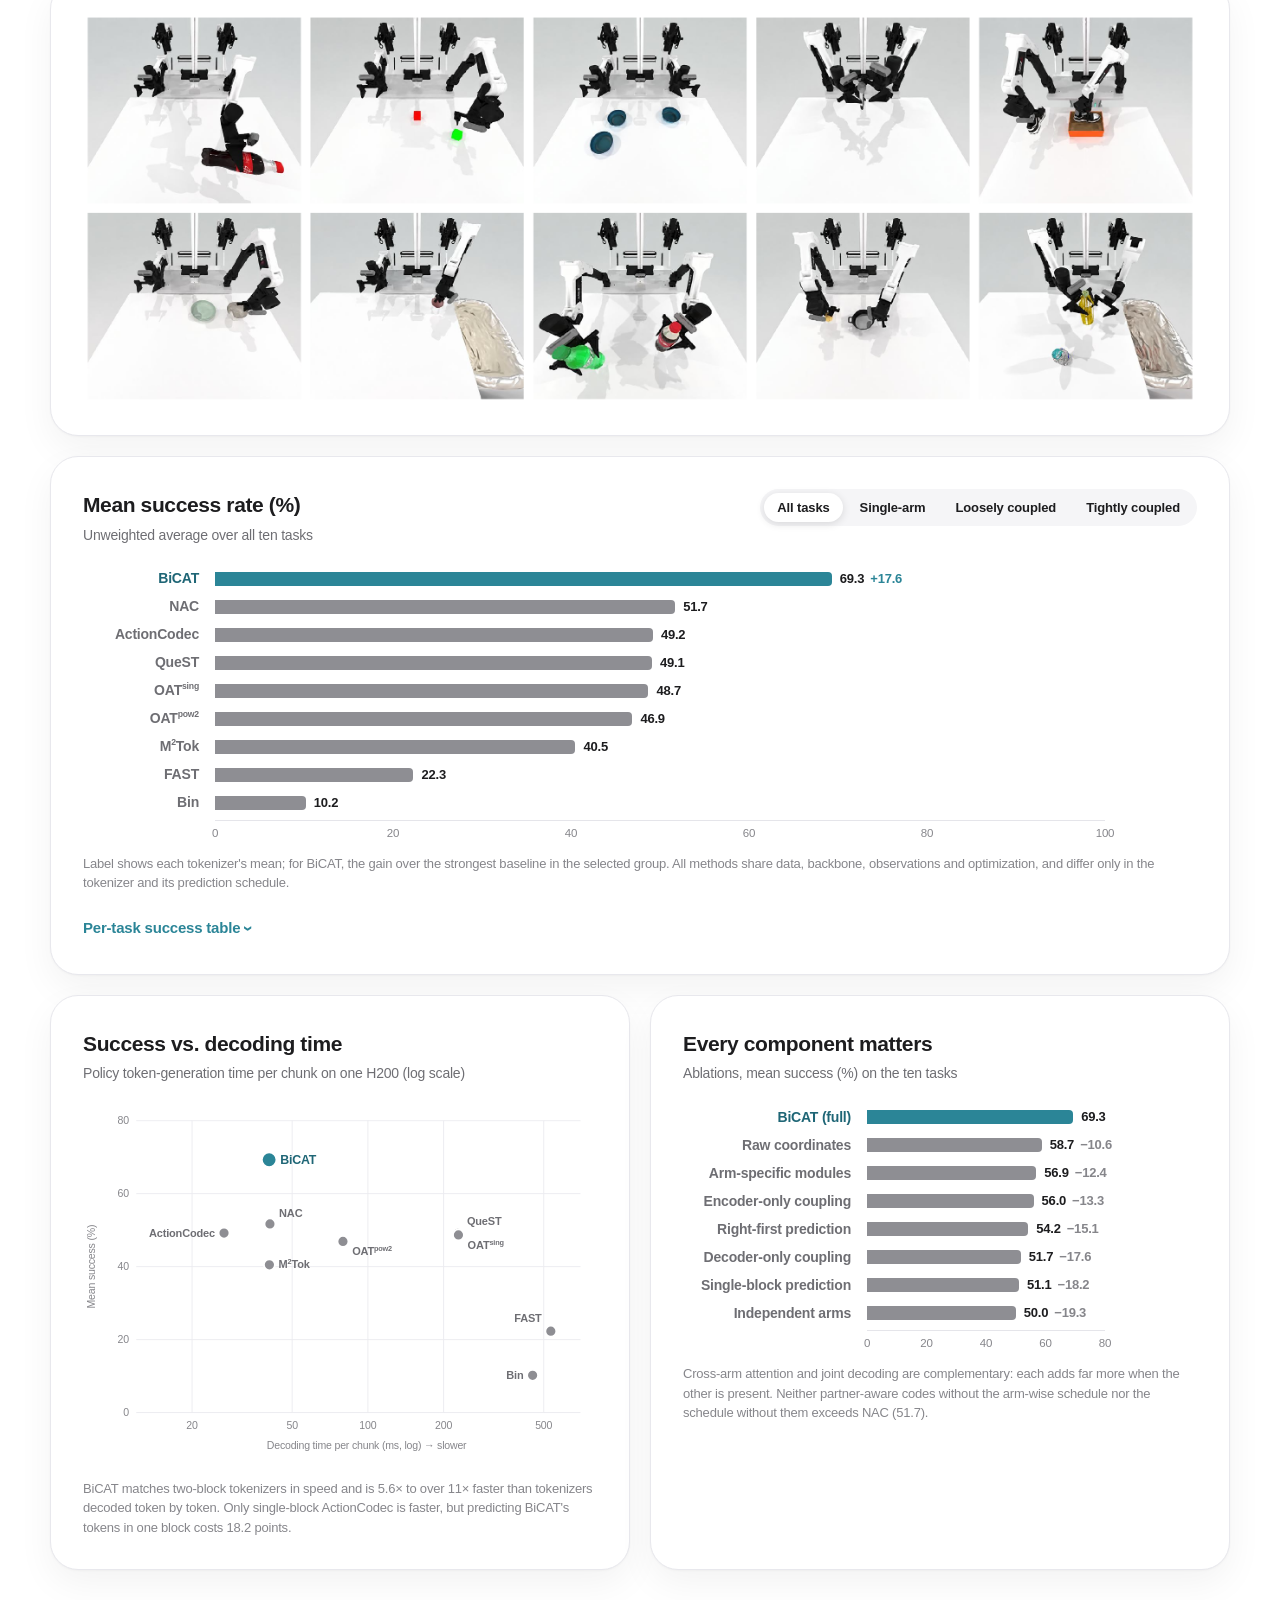
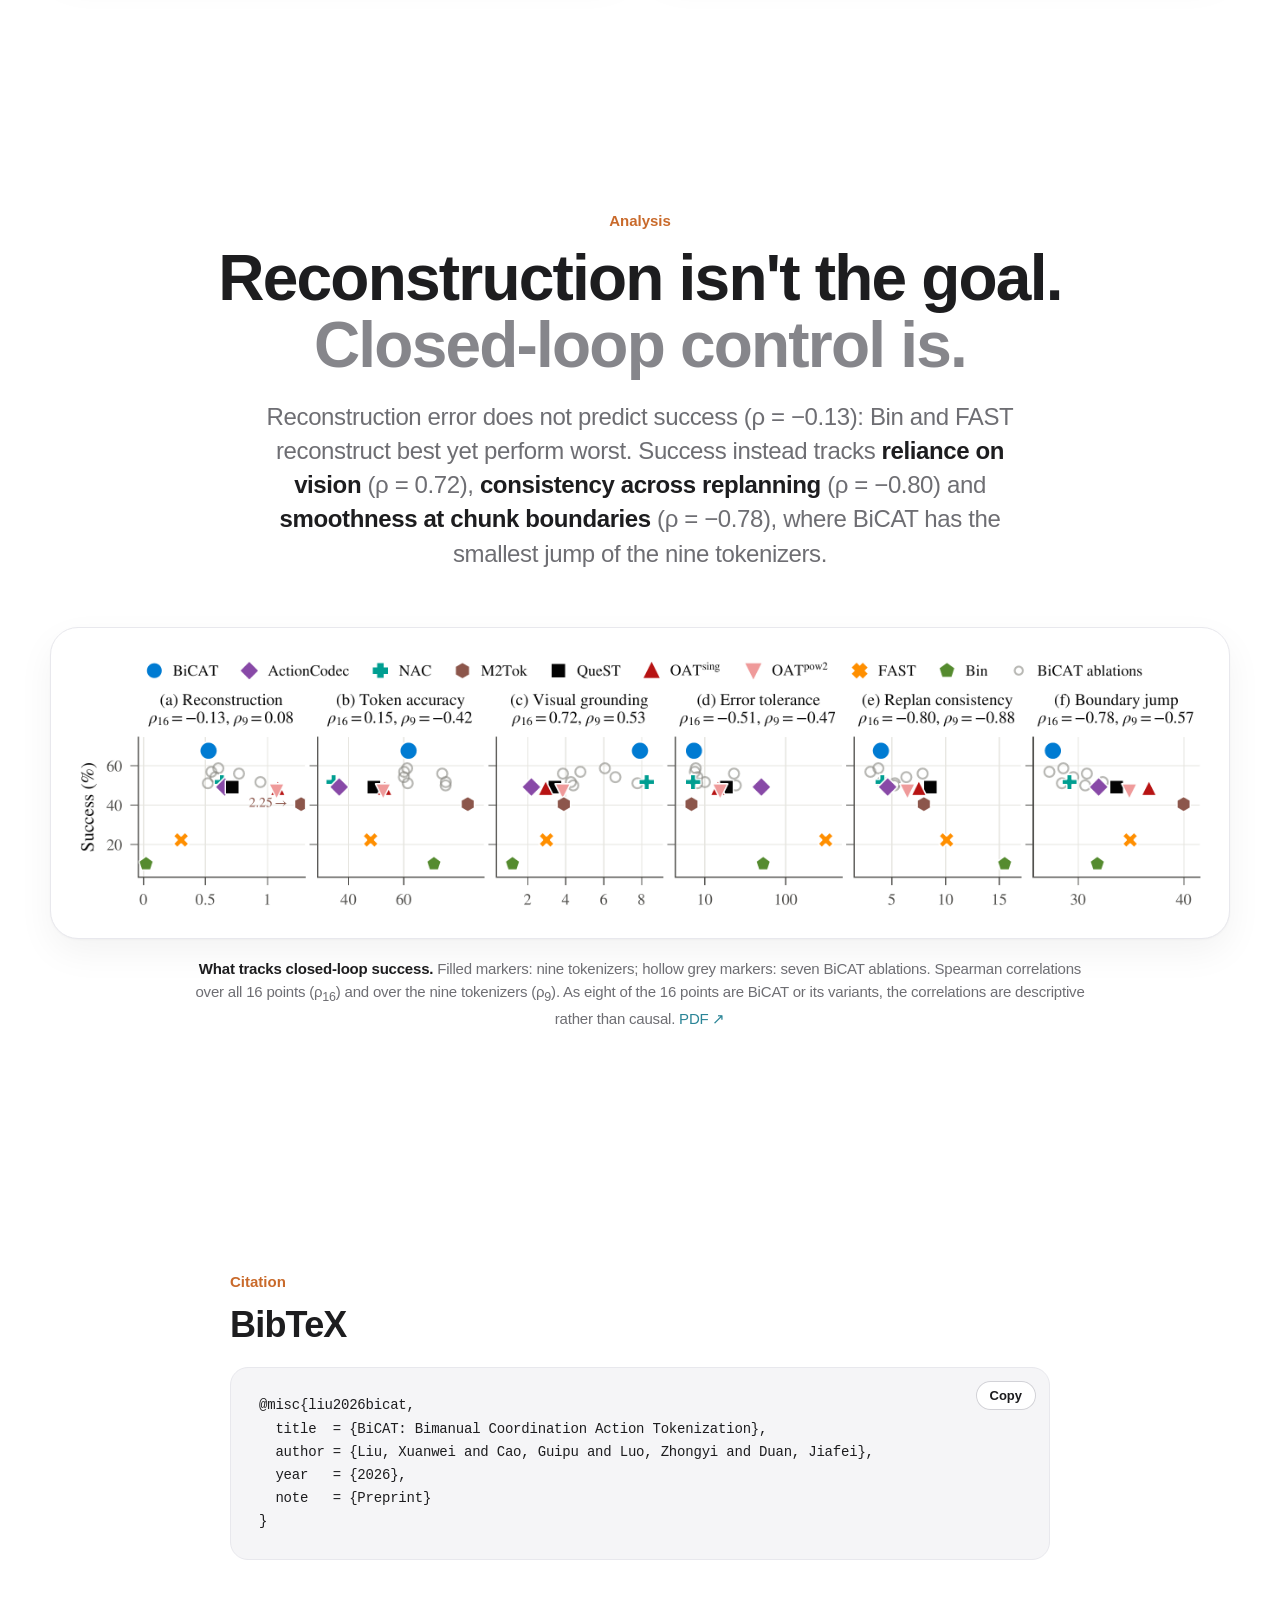
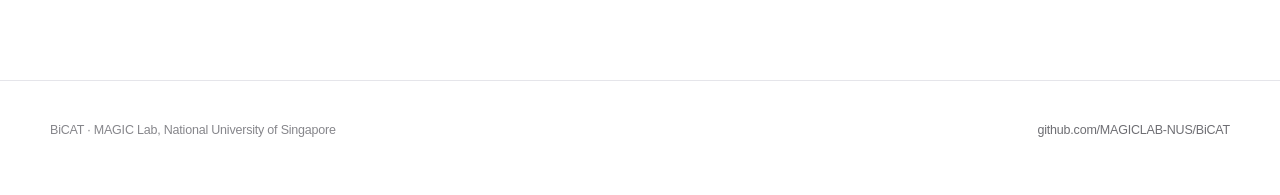
==== commit 39aa3598: "update" ====
--- a/index.html
+++ b/index.html
@@ -20,7 +20,7 @@
   <div class="wrap nav-inner">
     <a class="nav-brand" href="#top" aria-label="BiCAT home"><span class="bi">Bi</span><span class="cat">CAT</span></a>
     <div class="nav-links">
-      <a href="#idea">Idea</a>
+      <a href="#insight">Insight</a>
       <a href="#method">Method</a>
       <a href="#compare">Real World</a>
       <a href="#simulation">Simulation</a>
@@ -166,34 +166,30 @@
   </div>
 </header>
 
+<!-- ============================== TEASER FILM (black band) ============================== -->
+<section class="film" aria-label="BiCAT teaser video">
+  <div class="wrap">
+    <figure class="hero-video">
+      <div class="hv-frame">
+        <video id="hero-video" autoplay muted loop playsinline preload="auto" poster="./static/videos/bicat_teaser.jpg" src="./static/videos/bicat_teaser.mp4" aria-label="BiCAT teaser video: autonomous bimanual rollouts on YAM, SO-101 and Unitree G1, and how BiCAT gives each arm its own token stream"></video>
+        <div class="hv-controls">
+          <button type="button" class="hv-btn" id="hv-play" aria-label="Pause video">
+            <svg class="i-pause" viewBox="0 0 24 24" fill="currentColor" aria-hidden="true"><rect x="6" y="5" width="4" height="14" rx="1"/><rect x="14" y="5" width="4" height="14" rx="1"/></svg>
+            <svg class="i-play" viewBox="0 0 24 24" fill="currentColor" aria-hidden="true"><path d="M8 5.5v13a1 1 0 0 0 1.5.86l10.5-6.5a1 1 0 0 0 0-1.72L9.5 4.64A1 1 0 0 0 8 5.5z"/></svg>
+          </button>
+          <button type="button" class="hv-btn" id="hv-sound" aria-label="Turn sound on" aria-pressed="false">
+            <svg class="i-muted" viewBox="0 0 24 24" fill="none" stroke="currentColor" stroke-width="2" stroke-linecap="round" stroke-linejoin="round" aria-hidden="true"><path d="M11 5 6 9H3v6h3l5 4z" fill="currentColor"/><path d="m22 9-6 6M16 9l6 6"/></svg>
+            <svg class="i-sound" viewBox="0 0 24 24" fill="none" stroke="currentColor" stroke-width="2" stroke-linecap="round" stroke-linejoin="round" aria-hidden="true"><path d="M11 5 6 9H3v6h3l5 4z" fill="currentColor"/><path d="M15.5 8.5a5 5 0 0 1 0 7M18.5 5.5a9 9 0 0 1 0 13"/></svg>
+          </button>
+        </div>
+      </div>
+    </figure>
+  </div>
+</section>
+
 <!-- ============================== REEL + STATS (dark) ============================== -->
 <section class="reel-section" aria-label="BiCAT rollouts and key results">
   <div class="wrap">
-    <div class="center reveal">
-      <p class="eyebrow">Real robots, one tokenizer design</p>
-      <h2 class="headline">Three embodiments.<br><span class="muted">Two arms that move as a team.</span></h2>
-    </div>
-    <div class="reel reveal">
-      <figure>
-        <div class="media land">
-          <span class="chip"><b>SO-101</b> · Block</span><span class="speed-badge">2×</span>
-          <video class="auto" muted playsinline loop preload="none" data-src="./static/videos/rollouts/so101_block_bicat.mp4" poster="./static/videos/posters/so101_block_bicat.jpg" aria-label="BiCAT on Bimanual SO-101: put the block into the box, then hand the box over"></video>
-        </div>
-      </figure>
-      <figure>
-        <div class="media port">
-          <span class="chip"><b>G1</b> · Bowl</span><span class="speed-badge">2×</span>
-          <video class="auto" muted playsinline loop preload="none" data-src="./static/videos/rollouts/g1_plate_bicat.mp4" poster="./static/videos/posters/g1_plate_bicat.jpg" aria-label="BiCAT on Unitree G1: push the plate to the center, then place the bowl on it"></video>
-        </div>
-      </figure>
-      <figure>
-        <div class="media land">
-          <span class="chip"><b>YAM</b> · Bottle</span><span class="speed-badge">2×</span>
-          <video class="auto" muted playsinline loop preload="none" data-src="./static/videos/rollouts/yam_bottle_bicat.mp4" poster="./static/videos/posters/yam_bottle_bicat.jpg" aria-label="BiCAT on Bimanual YAM: put all bottles in the dustbin"></video>
-        </div>
-      </figure>
-    </div>
-    <p class="reel-caption">Autonomous BiCAT policy rollouts, played at 2× speed.</p>
 
     <div class="stats reveal" role="list">
       <div class="stat" role="listitem">
@@ -230,11 +226,11 @@
   </div>
 </section>
 
-<!-- ============================== IDEA ============================== -->
-<section class="section" id="idea" aria-labelledby="idea-h">
+<!-- ============================== INSIGHT ============================== -->
+<section class="section" id="insight" aria-labelledby="idea-h">
   <div class="wrap">
     <div class="section-head center reveal">
-      <p class="eyebrow">The idea</p>
+      <p class="eyebrow">Insight</p>
       <h2 class="headline" id="idea-h">Keep the arms apart.<br><span class="muted">Let them talk.</span></h2>
       <p class="lede">Joint tokenizers entangle both arms inside every token. Per-arm tokenizers keep identity but lose the partner. BiCAT keeps <strong>arm-indexed token streams</strong> and computes them <strong>from both arms</strong>.</p>
     </div>
--- a/static/css/index.css
+++ b/static/css/index.css
@@ -464,7 +464,6 @@
 
 /* ================= all-white theme ================= */
 .section.soft, .section.dark { background: #fff; color: var(--ink); }
-.hero { background: #fff; }
 .footer { background: #fff; }
 .idea-card, .figure-card, .step, .cmp, .panel, .chart-card, .note-card {
   background: #fff; border: 1px solid #e8e8ed; box-shadow: 0 1px 2px rgba(0,0,0,.03), 0 14px 36px rgba(0,0,0,.05);
@@ -475,3 +474,26 @@
 .bib { background: #f5f5f7; color: var(--ink); border: 1px solid #e8e8ed; }
 .copy-btn { background: #fff; color: var(--ink); box-shadow: inset 0 0 0 1px #d2d2d7; }
 .copy-btn:hover { background: #f0f0f3; }
+.ctl.primary { background: #fff; color: var(--ink); box-shadow: inset 0 0 0 1px #d2d2d7; }
+.ctl.primary:hover { background: #f5f5f7; }
+
+/* ---------- hero teaser video ---------- */
+.hero-video { margin: 56px auto 0; max-width: 1180px; }
+.hv-frame { position: relative; border-radius: 22px; overflow: hidden; background: #0b0b0c; aspect-ratio: 16 / 9; box-shadow: 0 2px 4px rgba(0,0,0,.04), 0 30px 70px rgba(0,0,0,.14); }
+.hv-frame video { width: 100%; height: 100%; object-fit: cover; cursor: pointer; }
+.hv-controls { position: absolute; right: 16px; bottom: 16px; display: flex; gap: 8px; z-index: 2; }
+.hv-btn { width: 40px; height: 40px; border: 0; border-radius: 50%; display: grid; place-items: center; cursor: pointer; color: #fff; background: rgba(30,30,32,.55); backdrop-filter: blur(12px); -webkit-backdrop-filter: blur(12px); transition: background .2s, transform .2s; }
+.hv-btn:hover { background: rgba(30,30,32,.75); transform: scale(1.05); }
+.hv-btn svg { width: 18px; height: 18px; }
+.hv-btn .i-play, .hv-btn .i-sound { display: none; }
+.hv-paused #hv-play .i-play { display: block; } .hv-paused #hv-play .i-pause { display: none; }
+#hv-sound[aria-pressed="true"] .i-sound { display: block; } #hv-sound[aria-pressed="true"] .i-muted { display: none; }
+.reel-section { padding: 72px 0 40px; }
+.reel-section .stats { margin-top: 0; }
+@media (max-width: 760px) { .hero-video { margin-top: 36px; } .hv-frame { border-radius: 14px; } .hv-controls { right: 10px; bottom: 10px; } .hv-btn { width: 34px; height: 34px; } }
+
+/* teaser film sits on its own black band */
+.film { background: #000; padding: 80px 0; }
+.film .hero-video { margin: 0 auto; }
+.film .hv-frame { box-shadow: none; background: #000; }
+@media (max-width: 760px) { .film { padding: 40px 0; } }
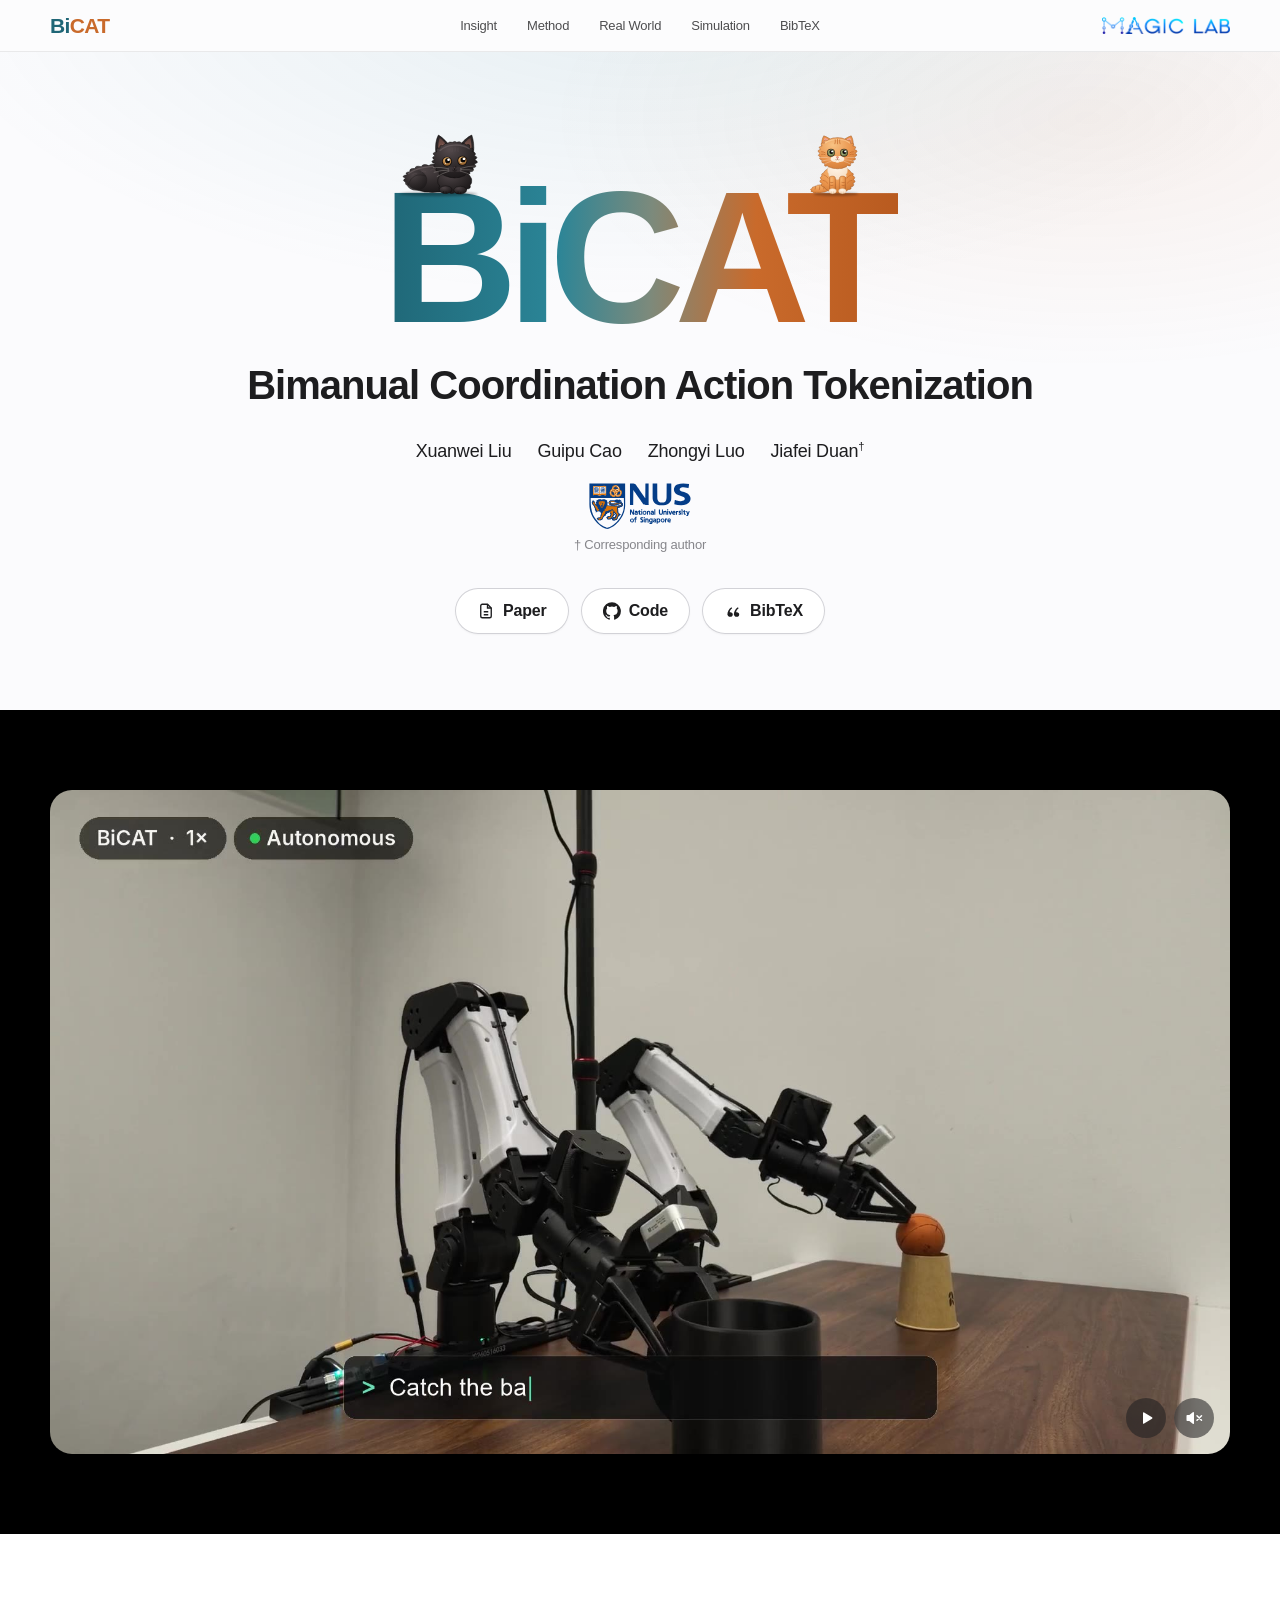
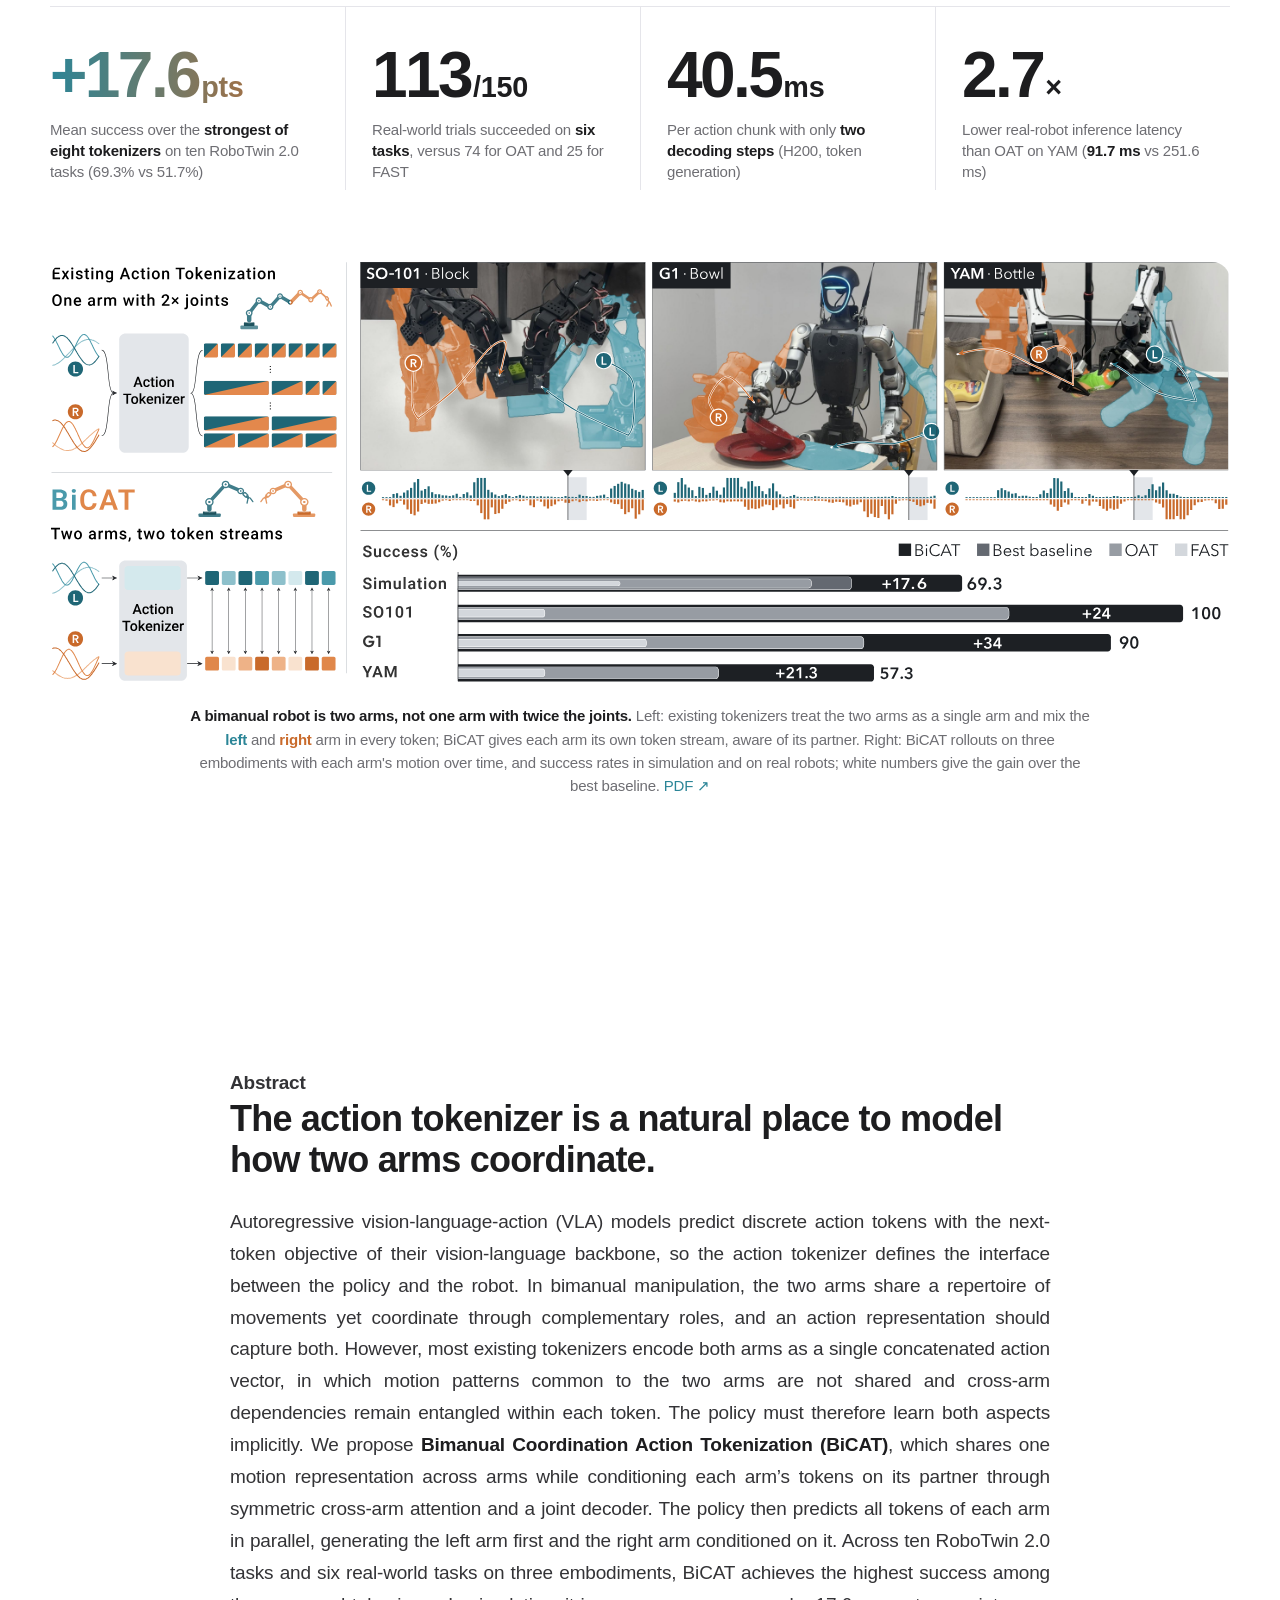
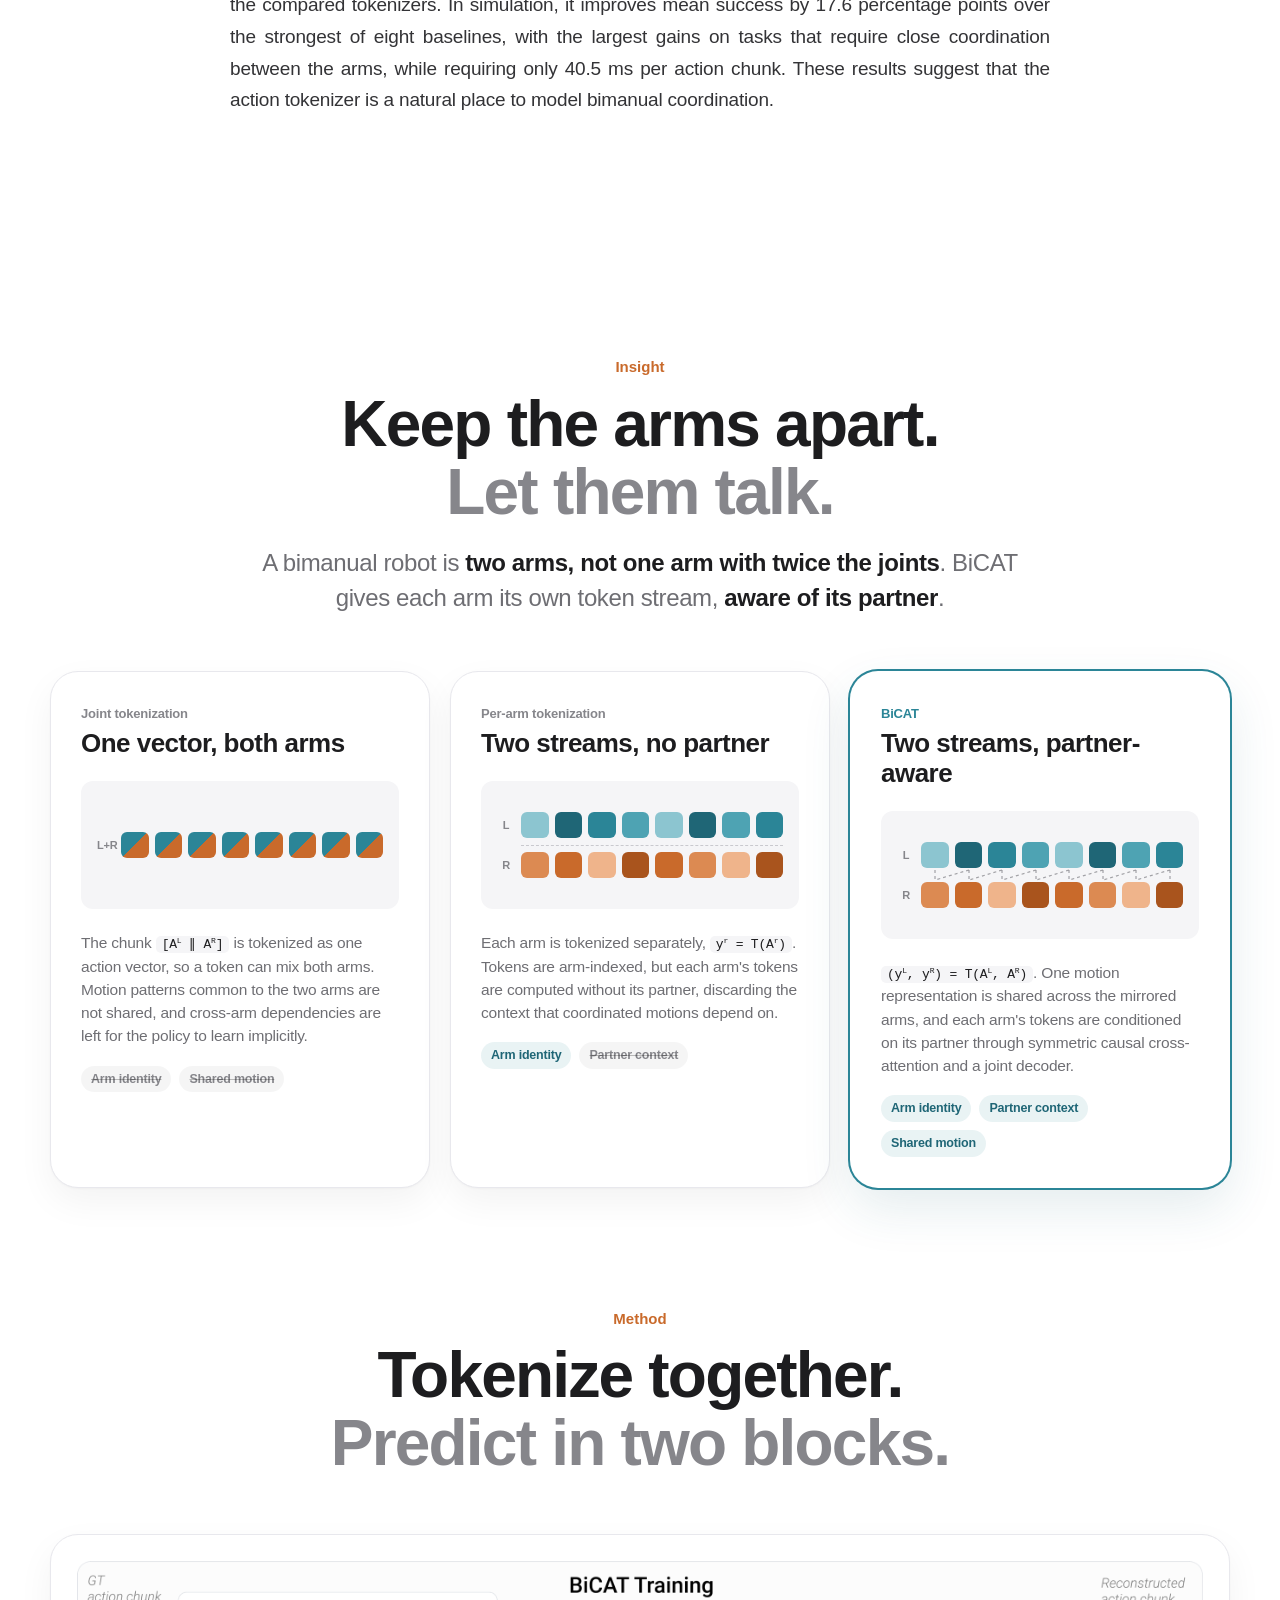
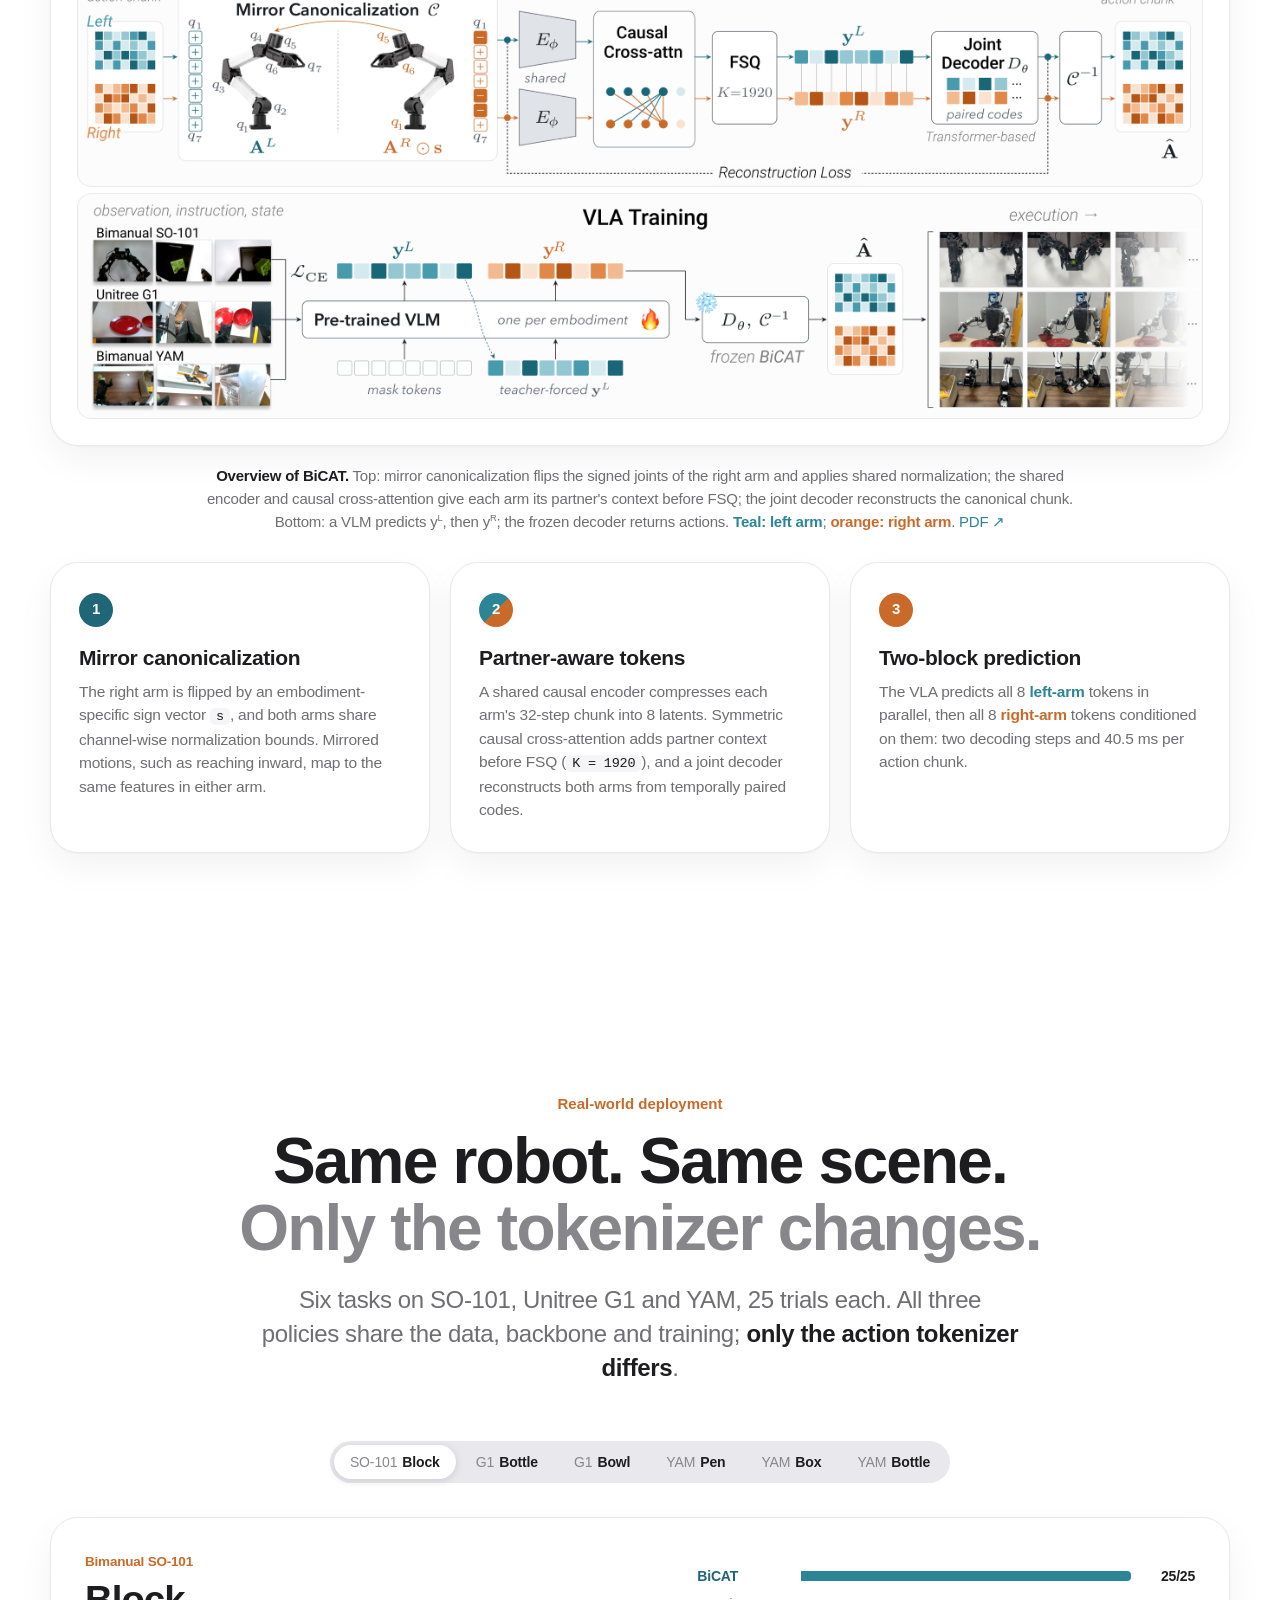
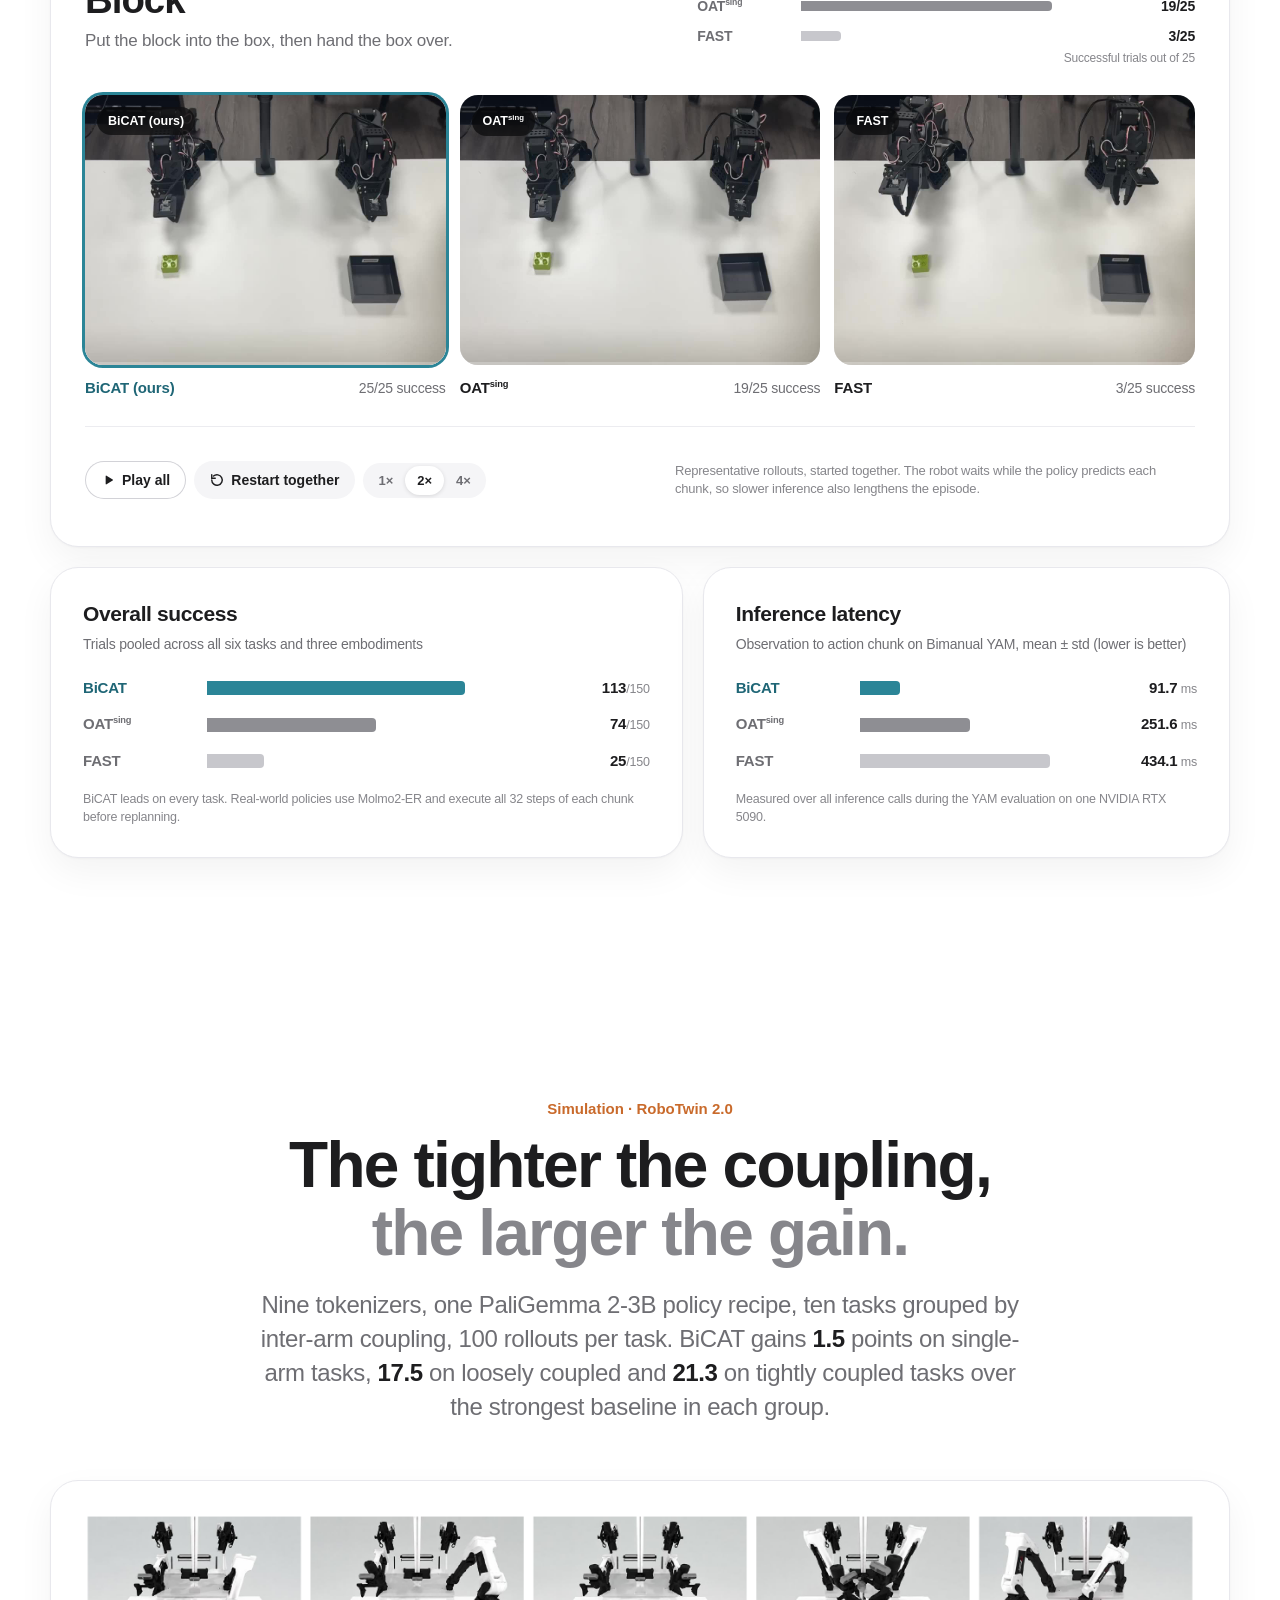
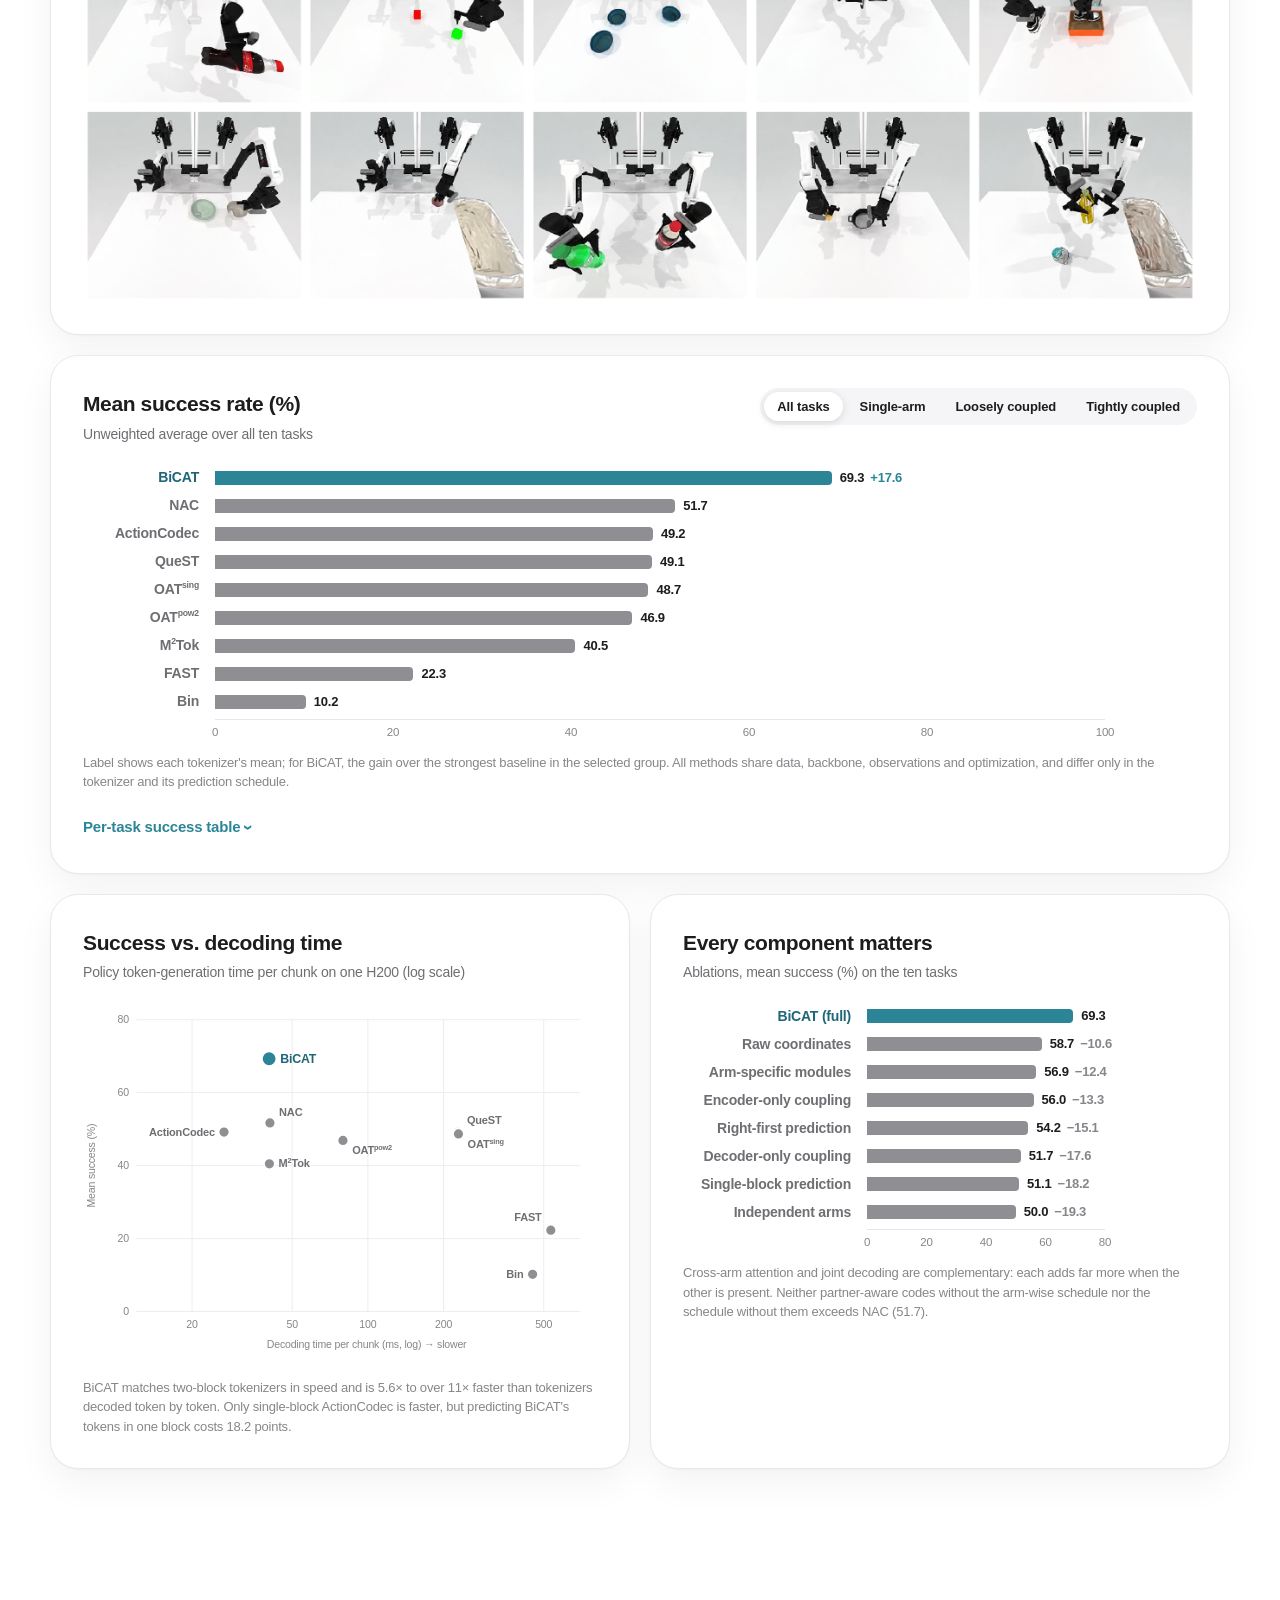
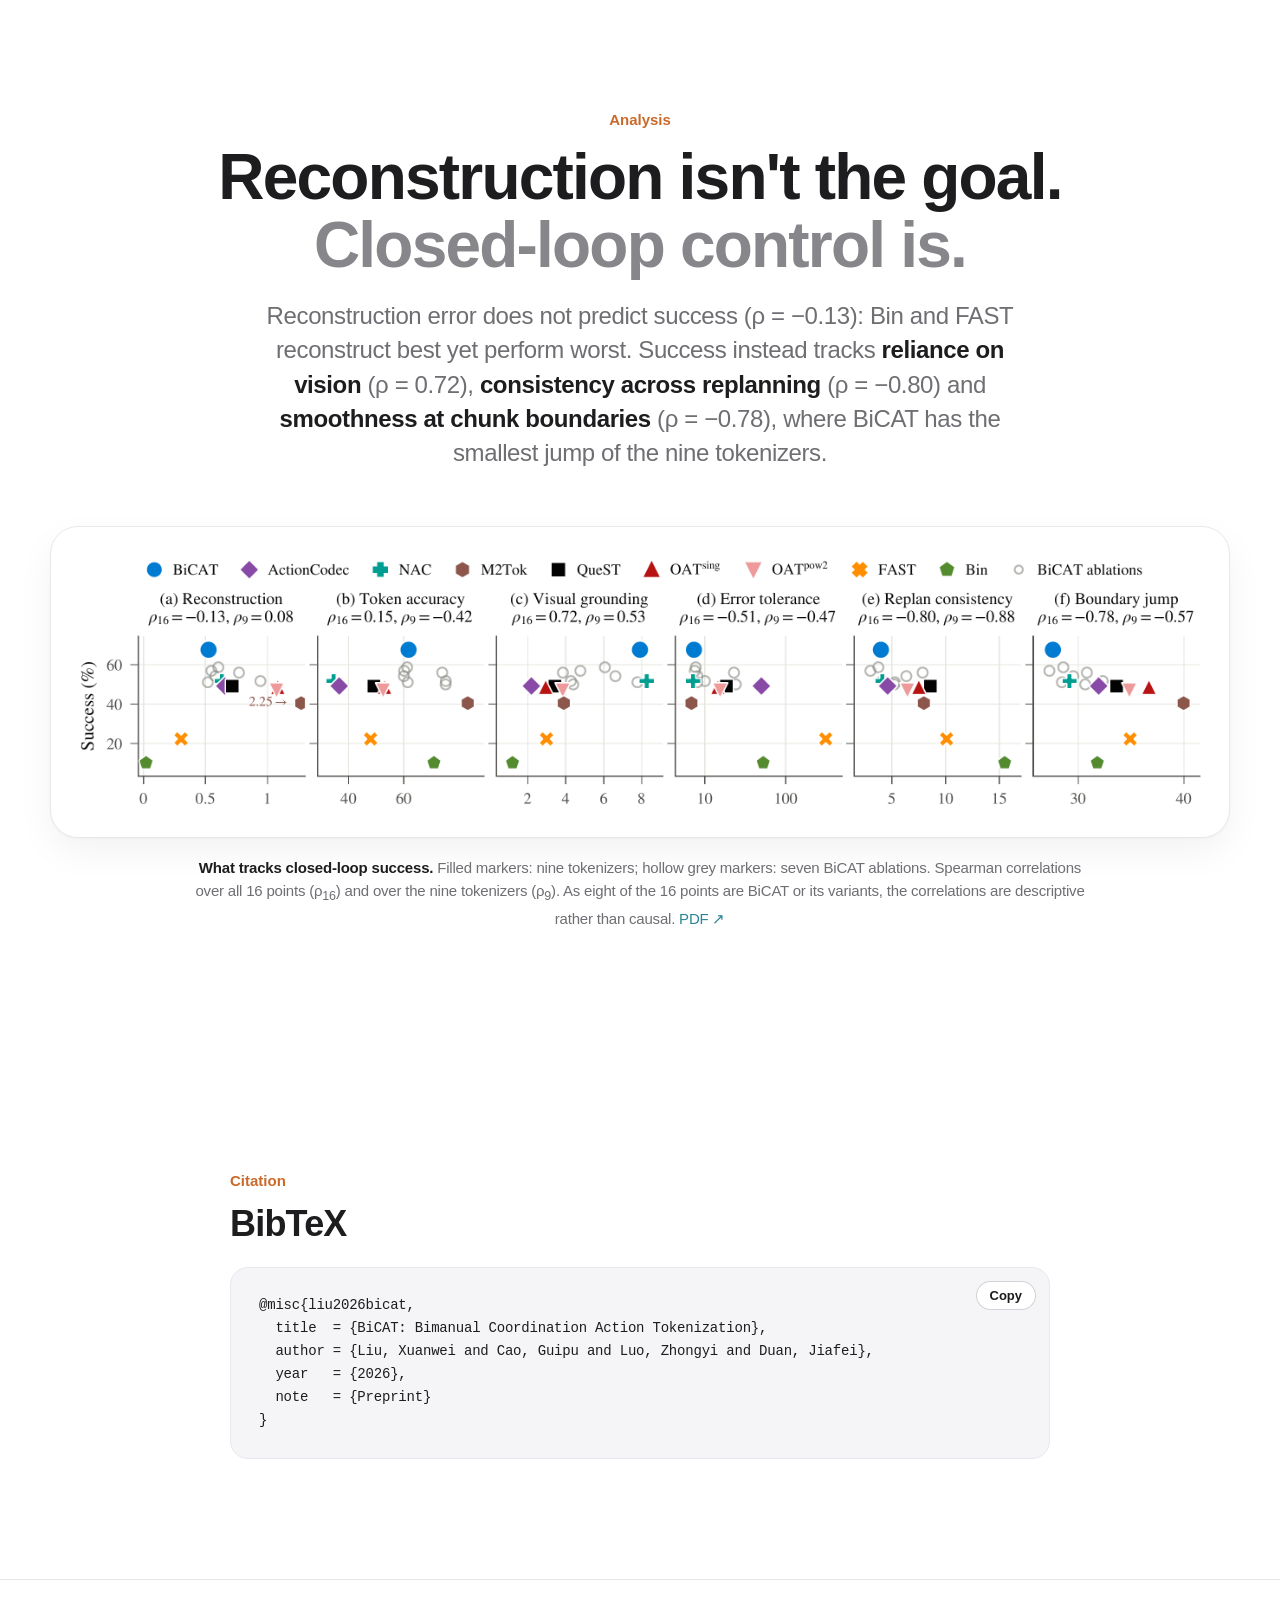
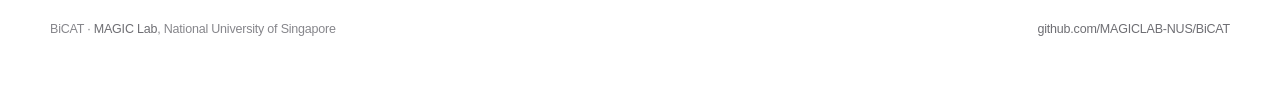
==== commit 6077afc8: "update" ====
--- a/index.html
+++ b/index.html
@@ -26,7 +26,7 @@
       <a href="#simulation">Simulation</a>
       <a href="#bibtex">BibTeX</a>
     </div>
-    <span class="nav-spacer" aria-hidden="true"></span>
+    <a class="nav-lab" href="https://magiclab-nus.github.io/" target="_blank" rel="noopener"><img src="./static/images/magic-lab-logo.png" alt="MAGIC Lab" width="543" height="72"></a>
   </div>
 </nav>
 
@@ -37,107 +37,139 @@
   <div class="wrap">
     <div class="title-stage" id="title-stage">
       <h1 class="hero-title" id="hero-title">BiCAT</h1>
-      <div class="kitty kitty-l" aria-hidden="true">
-        <svg class="cat-svg" viewBox="0 0 150 96" aria-hidden="true"><defs>
-      <radialGradient id="kt-body" cx=".42" cy=".18" r=".95"><stop offset="0" stop-color="#a6dbe4"/><stop offset=".5" stop-color="#58a8b8"/><stop offset="1" stop-color="#2c7685"/></radialGradient>
-      <radialGradient id="kt-head" cx=".36" cy=".26" r=".85"><stop offset="0" stop-color="#a6dbe4"/><stop offset=".55" stop-color="#58a8b8"/><stop offset="1" stop-color="#2c7685"/></radialGradient>
-      <radialGradient id="kt-haunch" cx=".38" cy=".25" r=".9"><stop offset="0" stop-color="#a6dbe4"/><stop offset=".6" stop-color="#58a8b8"/><stop offset="1" stop-color="#2c7685"/></radialGradient>
-      <linearGradient id="kt-tail" x1="0" y1="0" x2="0" y2="1"><stop offset="0" stop-color="#58a8b8"/><stop offset="1" stop-color="#2c7685"/></linearGradient>
-      <linearGradient id="kt-ear" x1="0" y1="0" x2="0" y2="1"><stop offset="0" stop-color="#2c7685"/><stop offset=".6" stop-color="#58a8b8"/></linearGradient>
-      <linearGradient id="kt-inner" x1="0" y1="0" x2="0" y2="1"><stop offset="0" stop-color="#f7b9ad"/><stop offset="1" stop-color="#fbd9d1"/></linearGradient>
-      <radialGradient id="kt-white" cx=".4" cy=".3" r=".8"><stop offset="0" stop-color="#ffffff"/><stop offset=".7" stop-color="#f4f2ef"/><stop offset="1" stop-color="#dcd8d2"/></radialGradient>
-      <radialGradient id="kt-fluff" cx=".5" cy=".45" r=".55"><stop offset="0" stop-color="#fff" stop-opacity=".95"/><stop offset="1" stop-color="#fff" stop-opacity="0"/></radialGradient>
-      <radialGradient id="kt-blush" cx=".5" cy=".5" r=".5"><stop offset="0" stop-color="#ff8f8f" stop-opacity=".55"/><stop offset="1" stop-color="#ff8f8f" stop-opacity="0"/></radialGradient>
-      <linearGradient id="kt-nose" x1="0" y1="0" x2="0" y2="1"><stop offset="0" stop-color="#f6a3a3"/><stop offset="1" stop-color="#d86f7a"/></linearGradient>
-      <radialGradient id="kt-iris" cx=".45" cy=".6" r=".6"><stop offset="0" stop-color="#b6e07a"/><stop offset="1" stop-color="#4d8a35"/></radialGradient>
-      <filter id="kt-ds" x="-20%" y="-30%" width="140%" height="170%"><feDropShadow dx="0" dy="1.6" stdDeviation="1.5" flood-color="#000" flood-opacity=".22"/></filter>
-      <filter id="kt-blur" x="-20%" y="-100%" width="140%" height="300%"><feGaussianBlur stdDeviation="2.2"/></filter>
-      <filter id="kt-soft" x="-20%" y="-50%" width="140%" height="200%"><feGaussianBlur stdDeviation="1.1"/></filter>
-    </defs><g transform="translate(150 0) scale(-1 1)">
-      <ellipse cx="82" cy="89" rx="62" ry="4.2" fill="#000" opacity=".28" filter="url(#kt-blur)"/>
-      <g filter="url(#kt-ds)">
-        <g class="tail"><path d="M134 63 C152 64 155 84 147 100 C143.5 106 141 110 142.5 115" fill="none" stroke="url(#kt-tail)" stroke-width="9.5" stroke-linecap="round"/>
-          <path d="M140 64 C150 67 151 78 148 86" fill="none" stroke="#a6dbe4" stroke-width="2.4" stroke-linecap="round" opacity=".55"/></g>
-        <g class="breath">
-          <path d="M30 88 C21 88 21 73 30 65 C41 53 61 44 92 43 C121 42 141 54 143 70 C144 82 137 88 126 88 Z" fill="url(#kt-body)"/>
-          <ellipse cx="117" cy="70" rx="21" ry="16" fill="url(#kt-haunch)"/>
-          <ellipse cx="114" cy="85" rx="20" ry="3.4" fill="#2c7685" opacity=".35" filter="url(#kt-soft)"/>
-          <g fill="none" stroke="#2c7685" stroke-linecap="round" opacity=".38"><path d="M84 44.5 q4.5 7 1.5 14" stroke-width="3.4"/><path d="M98 44 q4.5 7 1.5 14" stroke-width="3.4"/><path d="M111.5 45.5 q4 6 1.5 12" stroke-width="3"/></g>
-          <path d="M56 49 C76 42 106 41 130 50" fill="none" stroke="#fff" stroke-width="3.2" stroke-linecap="round" opacity=".42" filter="url(#kt-soft)"/>
-          <ellipse cx="50" cy="76" rx="15" ry="11" fill="url(#kt-fluff)"/>
-        </g>
-        <g class="head">
-          <path class="ear-l" d="M19 42 Q14 20 21 11 Q33 18 39 30 Z" fill="url(#kt-ear)"/>
-          <path class="ear-r" d="M41 30 Q47 18 59 11 Q66 20 61 42 Z" fill="url(#kt-ear)"/>
-          <path d="M22.5 37 Q20 23 23.6 17 Q31 22 34.5 30 Z" fill="url(#kt-inner)"/>
-          <path d="M45.5 30 Q49 22 56.4 17 Q60 23 57.5 37 Z" fill="url(#kt-inner)"/>
-          <path d="M40 26 C55 26 66 35 66 49 C66 56 62 61 57 64 C52 68 46 70 40 70 C34 70 28 68 23 64 C18 61 14 56 14 49 C14 35 25 26 40 26 Z" fill="url(#kt-head)"/>
-          <g fill="none" stroke="#2c7685" stroke-linecap="round" opacity=".45"><path d="M36 30 q1 3.5 0 6.5" stroke-width="2"/><path d="M40 29 v8" stroke-width="2.2"/><path d="M44 30 q-1 3.5 0 6.5" stroke-width="2"/></g>
-          <circle cx="23" cy="57.5" r="6" fill="url(#kt-blush)"/><circle cx="57" cy="57.5" r="6" fill="url(#kt-blush)"/>
-          <ellipse cx="35.4" cy="59" rx="6.6" ry="5.2" fill="url(#kt-white)"/><ellipse cx="44.6" cy="59" rx="6.6" ry="5.2" fill="url(#kt-white)"/>
-          <ellipse cx="40" cy="63.6" rx="4" ry="2.6" fill="url(#kt-white)"/>
-          <g fill="none" stroke="#2b2523" stroke-width="1.9" stroke-linecap="round"><path d="M26 49.5 Q31 54 36 49.5"/><path d="M44 49.5 Q49 54 54 49.5"/><path d="M26.6 50.6 l-1.6 1.2" stroke-width="1.2"/><path d="M53.4 50.6 l1.6 1.2" stroke-width="1.2"/></g>
-          <path d="M37.4 54.4 Q40 53 42.6 54.4 Q41.7 57 40 57.7 Q38.3 57 37.4 54.4 Z" fill="url(#kt-nose)"/>
-          <ellipse cx="39.2" cy="54.6" rx="1" ry=".5" fill="#fff" opacity=".7"/>
-          <path d="M40 57.7 V59.2 M40 59.2 Q38.1 61.4 36.4 59.9 M40 59.2 Q41.9 61.4 43.6 59.9" fill="none" stroke="#6b4646" stroke-width=".95" stroke-linecap="round"/>
-          <g stroke="#fff" stroke-width=".7" stroke-linecap="round" opacity=".85"><path d="M30 58 L11 55"/><path d="M30 60.5 L12 63"/><path d="M50 58 L69 55"/><path d="M50 60.5 L68 63"/></g>
-        </g>
-        <ellipse cx="25" cy="86" rx="9.5" ry="5.2" fill="url(#kt-white)"/><ellipse cx="44" cy="87" rx="9.5" ry="5.2" fill="url(#kt-white)"/>
-        <g stroke="#c9c4bd" stroke-width=".8" stroke-linecap="round"><path d="M19.5 86.5 v2.2"/><path d="M23.5 87 v2.2"/><path d="M38.5 87.5 v2.2"/><path d="M42.5 88 v2.2"/></g>
-      </g></g><g class="zz" fill="#2c7685" font-weight="800" font-family="-apple-system, Helvetica, Arial, sans-serif"><text class="z1" x="112" y="20" font-size="17">z</text><text class="z2" x="124" y="7" font-size="12">z</text></g></svg>
-      </div>
-      <div class="kitty kitty-r" aria-hidden="true">
-        <svg class="cat-svg" viewBox="0 0 150 96" aria-hidden="true"><defs>
-      <radialGradient id="ko-body" cx=".42" cy=".18" r=".95"><stop offset="0" stop-color="#fbc79a"/><stop offset=".5" stop-color="#e88d4f"/><stop offset="1" stop-color="#b0602a"/></radialGradient>
-      <radialGradient id="ko-head" cx=".36" cy=".26" r=".85"><stop offset="0" stop-color="#fbc79a"/><stop offset=".55" stop-color="#e88d4f"/><stop offset="1" stop-color="#b0602a"/></radialGradient>
-      <radialGradient id="ko-haunch" cx=".38" cy=".25" r=".9"><stop offset="0" stop-color="#fbc79a"/><stop offset=".6" stop-color="#e88d4f"/><stop offset="1" stop-color="#b0602a"/></radialGradient>
-      <linearGradient id="ko-tail" x1="0" y1="0" x2="0" y2="1"><stop offset="0" stop-color="#e88d4f"/><stop offset="1" stop-color="#b0602a"/></linearGradient>
-      <linearGradient id="ko-ear" x1="0" y1="0" x2="0" y2="1"><stop offset="0" stop-color="#b0602a"/><stop offset=".6" stop-color="#e88d4f"/></linearGradient>
-      <linearGradient id="ko-inner" x1="0" y1="0" x2="0" y2="1"><stop offset="0" stop-color="#f7b9ad"/><stop offset="1" stop-color="#fbd9d1"/></linearGradient>
-      <radialGradient id="ko-white" cx=".4" cy=".3" r=".8"><stop offset="0" stop-color="#ffffff"/><stop offset=".7" stop-color="#f4f2ef"/><stop offset="1" stop-color="#dcd8d2"/></radialGradient>
-      <radialGradient id="ko-fluff" cx=".5" cy=".45" r=".55"><stop offset="0" stop-color="#fff" stop-opacity=".95"/><stop offset="1" stop-color="#fff" stop-opacity="0"/></radialGradient>
-      <radialGradient id="ko-blush" cx=".5" cy=".5" r=".5"><stop offset="0" stop-color="#ff8f8f" stop-opacity=".55"/><stop offset="1" stop-color="#ff8f8f" stop-opacity="0"/></radialGradient>
-      <linearGradient id="ko-nose" x1="0" y1="0" x2="0" y2="1"><stop offset="0" stop-color="#f6a3a3"/><stop offset="1" stop-color="#d86f7a"/></linearGradient>
-      <radialGradient id="ko-iris" cx=".45" cy=".6" r=".6"><stop offset="0" stop-color="#b6e07a"/><stop offset="1" stop-color="#4d8a35"/></radialGradient>
-      <filter id="ko-ds" x="-20%" y="-30%" width="140%" height="170%"><feDropShadow dx="0" dy="1.6" stdDeviation="1.5" flood-color="#000" flood-opacity=".22"/></filter>
-      <filter id="ko-blur" x="-20%" y="-100%" width="140%" height="300%"><feGaussianBlur stdDeviation="2.2"/></filter>
-      <filter id="ko-soft" x="-20%" y="-50%" width="140%" height="200%"><feGaussianBlur stdDeviation="1.1"/></filter>
-    </defs>
-      <ellipse cx="82" cy="89" rx="62" ry="4.2" fill="#000" opacity=".28" filter="url(#ko-blur)"/>
-      <g filter="url(#ko-ds)">
-        <g class="tail"><path d="M134 63 C152 64 155 84 147 100 C143.5 106 141 110 142.5 115" fill="none" stroke="url(#ko-tail)" stroke-width="9.5" stroke-linecap="round"/>
-          <path d="M140 64 C150 67 151 78 148 86" fill="none" stroke="#fbc79a" stroke-width="2.4" stroke-linecap="round" opacity=".55"/></g>
-        <g class="breath">
-          <path d="M30 88 C21 88 21 73 30 65 C41 53 61 44 92 43 C121 42 141 54 143 70 C144 82 137 88 126 88 Z" fill="url(#ko-body)"/>
-          <ellipse cx="117" cy="70" rx="21" ry="16" fill="url(#ko-haunch)"/>
-          <ellipse cx="114" cy="85" rx="20" ry="3.4" fill="#b0602a" opacity=".35" filter="url(#ko-soft)"/>
-          <g fill="none" stroke="#b0602a" stroke-linecap="round" opacity=".38"><path d="M84 44.5 q4.5 7 1.5 14" stroke-width="3.4"/><path d="M98 44 q4.5 7 1.5 14" stroke-width="3.4"/><path d="M111.5 45.5 q4 6 1.5 12" stroke-width="3"/></g>
-          <path d="M56 49 C76 42 106 41 130 50" fill="none" stroke="#fff" stroke-width="3.2" stroke-linecap="round" opacity=".42" filter="url(#ko-soft)"/>
-          <ellipse cx="50" cy="76" rx="15" ry="11" fill="url(#ko-fluff)"/>
-        </g>
-        <g class="head">
-          <path class="ear-l" d="M19 42 Q14 20 21 11 Q33 18 39 30 Z" fill="url(#ko-ear)"/>
-          <path class="ear-r" d="M41 30 Q47 18 59 11 Q66 20 61 42 Z" fill="url(#ko-ear)"/>
-          <path d="M22.5 37 Q20 23 23.6 17 Q31 22 34.5 30 Z" fill="url(#ko-inner)"/>
-          <path d="M45.5 30 Q49 22 56.4 17 Q60 23 57.5 37 Z" fill="url(#ko-inner)"/>
-          <path d="M40 26 C55 26 66 35 66 49 C66 56 62 61 57 64 C52 68 46 70 40 70 C34 70 28 68 23 64 C18 61 14 56 14 49 C14 35 25 26 40 26 Z" fill="url(#ko-head)"/>
-          <g fill="none" stroke="#b0602a" stroke-linecap="round" opacity=".45"><path d="M36 30 q1 3.5 0 6.5" stroke-width="2"/><path d="M40 29 v8" stroke-width="2.2"/><path d="M44 30 q-1 3.5 0 6.5" stroke-width="2"/></g>
-          <circle cx="23" cy="57.5" r="6" fill="url(#ko-blush)"/><circle cx="57" cy="57.5" r="6" fill="url(#ko-blush)"/>
-          <ellipse cx="35.4" cy="59" rx="6.6" ry="5.2" fill="url(#ko-white)"/><ellipse cx="44.6" cy="59" rx="6.6" ry="5.2" fill="url(#ko-white)"/>
-          <ellipse cx="40" cy="63.6" rx="4" ry="2.6" fill="url(#ko-white)"/>
-          <g class="eyes"><ellipse cx="31" cy="48.5" rx="5.4" ry="6.2" fill="#1f1b1a"/><ellipse cx="49" cy="48.5" rx="5.4" ry="6.2" fill="#1f1b1a"/><ellipse cx="31" cy="49" rx="4.5" ry="5.3" fill="url(#ko-iris)"/><ellipse cx="49" cy="49" rx="4.5" ry="5.3" fill="url(#ko-iris)"/><ellipse cx="31" cy="49" rx="1.7" ry="4.3" fill="#141110"/><ellipse cx="49" cy="49" rx="1.7" ry="4.3" fill="#141110"/><circle cx="32.8" cy="46.2" r="1.7" fill="#fff"/><circle cx="50.8" cy="46.2" r="1.7" fill="#fff"/><circle cx="29.7" cy="51.6" r=".8" fill="#fff" opacity=".8"/><circle cx="47.7" cy="51.6" r=".8" fill="#fff" opacity=".8"/></g>
-          <path d="M37.4 54.4 Q40 53 42.6 54.4 Q41.7 57 40 57.7 Q38.3 57 37.4 54.4 Z" fill="url(#ko-nose)"/>
-          <ellipse cx="39.2" cy="54.6" rx="1" ry=".5" fill="#fff" opacity=".7"/>
-          <path d="M40 57.7 V59.2 M40 59.2 Q38.1 61.4 36.4 59.9 M40 59.2 Q41.9 61.4 43.6 59.9" fill="none" stroke="#6b4646" stroke-width=".95" stroke-linecap="round"/>
-          <g stroke="#fff" stroke-width=".7" stroke-linecap="round" opacity=".85"><path d="M30 58 L11 55"/><path d="M30 60.5 L12 63"/><path d="M50 58 L69 55"/><path d="M50 60.5 L68 63"/></g>
-        </g>
-        <ellipse cx="25" cy="86" rx="9.5" ry="5.2" fill="url(#ko-white)"/><ellipse cx="44" cy="87" rx="9.5" ry="5.2" fill="url(#ko-white)"/>
-        <g stroke="#c9c4bd" stroke-width=".8" stroke-linecap="round"><path d="M19.5 86.5 v2.2"/><path d="M23.5 87 v2.2"/><path d="M38.5 87.5 v2.2"/><path d="M42.5 88 v2.2"/></g>
-      </g></svg>
+      <div class="kit kit-l" aria-hidden="true">
+        <svg class="kit-svg" viewBox="0 0 220 152" aria-hidden="true">
+          <defs>
+            <radialGradient id="kb-fur" cx=".35" cy=".25" r=".9"><stop offset="0" stop-color="#4d4446"/><stop offset=".55" stop-color="#2c2728"/><stop offset="1" stop-color="#151213"/></radialGradient>
+            <radialGradient id="kb-head" cx=".38" cy=".22" r=".85"><stop offset="0" stop-color="#554b4d"/><stop offset=".6" stop-color="#2c2728"/><stop offset="1" stop-color="#1a1617"/></radialGradient>
+            <radialGradient id="kb-iris" cx=".5" cy=".3" r=".75"><stop offset="0" stop-color="#f2cf8e"/><stop offset=".55" stop-color="#c58c48"/><stop offset="1" stop-color="#6e4520"/></radialGradient>
+            <linearGradient id="kb-ear" x1="0" y1="0" x2="0" y2="1"><stop offset="0" stop-color="#5a3f3a"/><stop offset="1" stop-color="#8d6257"/></linearGradient>
+            <filter id="kb-blur" x="-20%" y="-100%" width="140%" height="300%"><feGaussianBlur stdDeviation="2.4"/></filter>
+            <filter id="kb-soft" x="-10%" y="-10%" width="120%" height="120%"><feGaussianBlur stdDeviation="1.2"/></filter>
+          </defs>
+          <ellipse cx="104" cy="146" rx="92" ry="5" fill="#000" opacity=".3" filter="url(#kb-blur)"/>
+          <g class="kit-breath">
+            <path d="M153.6 109.4 Q155.2 114.8 150.9 119.2 Q149.3 123.9 144.7 126.3 Q138.6 132.1 132.6 133.6 Q123.7 138.4 115.0 139.2 Q108.8 141.7 100.6 141.4 Q89.4 143.2 80.8 141.5 Q70.3 141.6 65.4 139.3 Q53.2 137.5 49.0 134.3 Q41.3 132.6 36.5 127.2 Q29.1 123.3 28.7 118.5 Q15.9 114.2 28.2 109.3 Q12.7 104.6 31.1 100.5 Q22.8 95.8 37.3 93.8 Q35.1 84.6 49.9 86.4 Q48.4 78.6 63.8 82.0 Q67.9 73.7 81.6 79.4 Q92.2 71.8 100.7 79.5 Q114.0 72.7 116.4 82.0 Q124.6 81.6 133.2 86.7 Q141.2 89.1 144.0 93.2 Q149.8 95.6 151.1 101.2 Q154.7 104.8 153.6 109.4Z" fill="url(#kb-fur)" stroke="#0d0b0b" stroke-width="1.2" stroke-linejoin="round"/>
+            <path d="M77.8 114.4 Q77.8 121.2 73.6 127.1 Q70.5 132.2 66.3 133.9 Q59.1 138.1 51.5 137.9 Q43.8 137.4 39.2 134.7 Q33.7 132.1 29.5 125.7 Q24.2 122.6 26.8 114.7 Q23.0 105.2 29.6 103.3 Q32.2 94.3 39.7 93.6 Q43.2 88.7 53.2 90.7 Q58.5 87.6 66.3 94.1 Q71.8 97.4 75.1 103.3 Q78.0 107.7 77.8 114.4Z" fill="url(#kb-fur)" opacity=".85"/>
+            <path d="M34 124 C38 104 58 96 74 104" fill="none" stroke="#141112" stroke-width="1.4" stroke-linecap="round" opacity=".55"/>
+            <path d="M34 98 C52 86 82 79 112 82" fill="none" stroke="#7a6e70" stroke-width="3" stroke-linecap="round" opacity=".55" filter="url(#kb-soft)"/>
+            <g fill="none" stroke="#5c5254" stroke-width="1.3" stroke-linecap="round" opacity=".7">
+              <path d="M44 100 q5 -4 9 -2"/><path d="M64 94 q6 -4 10 -1"/><path d="M86 90 q6 -3 10 0"/>
+            </g>
+            <path d="M181.8 115.5 Q182.8 120.7 178.2 125.3 Q181.0 134.4 170.4 134.2 Q167.3 142.5 157.0 140.9 Q152.8 147.1 142.3 143.0 Q131.6 147.3 128.2 141.2 Q114.0 144.6 114.5 134.9 Q101.0 135.6 107.1 127.4 Q101.4 120.6 102.3 117.0 Q101.4 111.4 105.8 104.6 Q106.9 100.7 114.3 96.1 Q118.6 92.2 125.2 90.8 Q132.3 88.1 142.7 88.2 Q149.7 87.7 157.5 90.4 Q164.7 92.0 170.9 96.9 Q176.6 100.5 178.8 105.5 Q182.8 110.4 181.8 115.5Z" fill="url(#kb-fur)" stroke="#0d0b0b" stroke-width="1.1" stroke-linejoin="round"/>
+          </g>
+          <g class="kit-head">
+            <path class="ear-l" d="M98 50 C96 34 98 18 104 8 C114 14 126 26 132 36 Z" fill="#2c2728" stroke="#0d0b0b" stroke-width="1.2" stroke-linejoin="round"/>
+            <path d="M104 44 C103 32 104 22 107 15 C114 20 121 28 125 35 Z" fill="url(#kb-ear)"/>
+            <path class="ear-r" d="M152 34 C160 24 172 12 182 8 C186 20 188 34 186 50 Z" fill="#2c2728" stroke="#0d0b0b" stroke-width="1.2" stroke-linejoin="round"/>
+            <path d="M159 33 C165 26 173 18 179 15 C181 24 182 33 181 42 Z" fill="url(#kb-ear)"/>
+            <g stroke="#b8a7a2" stroke-width=".8" stroke-linecap="round" opacity=".7" fill="none"><path d="M108 40 l6 -10"/><path d="M112 42 l7 -8"/><path d="M178 40 l-5 -9"/><path d="M174 42 l-7 -8"/></g>
+            <path d="M189.2 65.9 Q202.0 72.4 187.9 75.6 Q196.9 83.9 184.2 84.1 Q190.5 94.7 176.8 93.4 Q181.0 101.9 169.8 98.7 Q164.6 104.6 160.5 104.6 Q152.7 108.4 147.4 107.5 Q141.7 108.9 137.5 107.6 Q130.0 107.6 125.6 105.3 Q119.5 104.2 114.4 100.4 Q102.3 104.7 106.6 92.8 Q93.8 94.0 100.0 84.5 Q88.7 83.5 95.8 74.5 Q82.2 70.7 94.8 65.5 Q85.5 60.7 96.0 56.8 Q85.7 49.1 100.0 47.4 Q95.2 37.1 107.5 38.3 Q106.0 29.7 114.5 33.1 Q118.7 25.6 126.2 26.9 Q129.3 23.0 136.6 24.9 Q142.9 21.3 146.6 24.8 Q154.3 21.3 159.8 27.5 Q165.1 26.0 168.7 31.0 Q180.5 26.7 176.7 38.6 Q189.8 37.9 183.4 46.5 Q194.9 49.5 188.0 56.7 Q199.2 58.9 189.2 65.9Z" fill="url(#kb-head)" stroke="#0d0b0b" stroke-width="1.2" stroke-linejoin="round"/>
+            <path d="M108 44 C122 30 156 26 176 40" fill="none" stroke="#7a6e70" stroke-width="3" stroke-linecap="round" opacity=".5" filter="url(#kb-soft)"/>
+            <g fill="none" stroke="#5f5557" stroke-width="1.2" stroke-linecap="round" opacity=".65"><path d="M136 38 q2 5 0 9"/><path d="M143 36 q1 5 0 10"/><path d="M150 38 q-1 5 0 9"/></g>
+            <ellipse cx="134" cy="88" rx="9" ry="6.5" fill="#3a3335"/><ellipse cx="150" cy="88" rx="9" ry="6.5" fill="#3a3335"/>
+            <g class="eyes">
+              <g class="eye">
+                <circle cx="124" cy="70" r="11.5" fill="#0e0b0b"/>
+                <circle cx="124" cy="70" r="9.89" fill="url(#kb-iris)"/>
+                <circle cx="125.60" cy="67.80" r="5.98" fill="#0b0909"/>
+                <ellipse cx="127.68" cy="65.86" rx="3.11" ry="2.76" fill="#fff"/>
+                <circle cx="120.55" cy="73.91" r="1.26" fill="#fff" opacity=".85"/>
+              </g>
+              <g class="eye">
+                <circle cx="160" cy="68" r="11.5" fill="#0e0b0b"/>
+                <circle cx="160" cy="68" r="9.89" fill="url(#kb-iris)"/>
+                <circle cx="161.60" cy="65.80" r="5.98" fill="#0b0909"/>
+                <ellipse cx="163.68" cy="63.86" rx="3.11" ry="2.76" fill="#fff"/>
+                <circle cx="156.55" cy="71.91" r="1.26" fill="#fff" opacity=".85"/>
+              </g>
+            </g>
+            <path d="M138.4 82.5 Q142 81 145.6 82.5 Q144.4 86 142 87 Q139.6 86 138.4 82.5Z" fill="#3c3233" stroke="#0d0b0b" stroke-width=".8"/>
+            <ellipse cx="140.6" cy="83" rx="1.4" ry=".7" fill="#8a7c7e"/>
+            <path d="M142 87 V89.5 M142 89.5 Q139.5 92.5 137 90.3 M142 89.5 Q144.5 92.5 147 90.3" fill="none" stroke="#0b0909" stroke-width="1.1" stroke-linecap="round"/>
+            <g stroke="#e8e2dc" stroke-width=".75" stroke-linecap="round" fill="none" opacity=".85">
+              <path d="M128 87 Q110 82 92 84"/><path d="M128 90 Q110 90 94 95"/><path d="M129 92.5 Q114 97 101 105"/>
+              <path d="M156 86 Q174 80 194 80"/><path d="M156 89 Q176 88 196 92"/><path d="M155 92 Q170 96 186 104"/>
+            </g>
+          </g>
+          <g class="kit-paws">
+            <path d="M135.7 135.5 Q135.4 139.1 133.1 141.2 Q130.6 143.2 124.9 144.6 Q121.0 145.2 117.0 144.6 Q113.0 143.8 108.8 141.2 Q106.7 139.4 106.1 136.4 Q105.5 133.4 109.8 130.3 Q111.6 127.6 116.7 127.6 Q119.8 126.2 125.5 127.6 Q130.1 127.5 132.7 130.7 Q136.7 132.4 135.7 135.5Z" fill="url(#kb-fur)" stroke="#0d0b0b" stroke-width="1"/>
+            <path d="M169.9 137.6 Q169.3 140.5 167.6 141.8 Q163.8 144.5 159.5 145.5 Q155.9 146.1 150.5 145.5 Q146.6 144.7 143.6 142.8 Q140.7 140.4 140.1 137.1 Q139.1 133.9 142.9 132.0 Q144.2 129.3 150.7 128.6 Q155.4 127.0 160.6 128.8 Q164.5 128.8 166.7 131.7 Q170.9 134.0 169.9 137.6Z" fill="url(#kb-fur)" stroke="#0d0b0b" stroke-width="1"/>
+            <g stroke="#0e0b0b" stroke-width="1" stroke-linecap="round"><path d="M116 140 v3"/><path d="M122 141 v3"/><path d="M150 141 v3"/><path d="M156 142 v3"/></g>
+          </g>
+        </svg>
+      </div>
+      <div class="kit kit-r" aria-hidden="true">
+        <svg class="kit-svg" viewBox="0 0 156 190" aria-hidden="true">
+          <defs>
+            <radialGradient id="kg-fur" cx=".35" cy=".22" r=".9"><stop offset="0" stop-color="#f6b46e"/><stop offset=".55" stop-color="#e8924a"/><stop offset="1" stop-color="#c8722f"/></radialGradient>
+            <radialGradient id="kg-head" cx=".38" cy=".24" r=".85"><stop offset="0" stop-color="#f8c283"/><stop offset=".6" stop-color="#e8924a"/><stop offset="1" stop-color="#cf7a37"/></radialGradient>
+            <radialGradient id="kg-cream" cx=".45" cy=".3" r=".8"><stop offset="0" stop-color="#fff4e6"/><stop offset="1" stop-color="#f6dcc0"/></radialGradient>
+            <radialGradient id="kg-iris" cx=".5" cy=".3" r=".75"><stop offset="0" stop-color="#d5d9a6"/><stop offset=".55" stop-color="#8f9b63"/><stop offset="1" stop-color="#4b5631"/></radialGradient>
+            <linearGradient id="kg-ear" x1="0" y1="0" x2="0" y2="1"><stop offset="0" stop-color="#f19c90"/><stop offset="1" stop-color="#fcd2c6"/></linearGradient>
+            <linearGradient id="kg-nose" x1="0" y1="0" x2="0" y2="1"><stop offset="0" stop-color="#f8a59b"/><stop offset="1" stop-color="#e07c74"/></linearGradient>
+            <filter id="kg-blur" x="-20%" y="-100%" width="140%" height="300%"><feGaussianBlur stdDeviation="2.4"/></filter>
+            <filter id="kg-soft" x="-10%" y="-10%" width="120%" height="120%"><feGaussianBlur stdDeviation="1.1"/></filter>
+          </defs>
+          <ellipse cx="72" cy="183" rx="62" ry="5" fill="#000" opacity=".28" filter="url(#kg-blur)"/>
+          <g class="kit-tail"><path d="M60.2 162.3 Q67.1 164.6 57.2 169.1 Q58.9 172.0 48.6 174.2 Q42.0 178.9 32.9 178.6 Q24.5 181.8 19.3 179.5 Q8.7 181.6 7.4 177.1 Q0.3 177.6 3.6 172.4 Q-2.2 170.8 6.2 167.4 Q3.4 163.2 15.3 161.9 Q19.2 157.2 30.3 157.6 Q41.4 153.1 44.1 156.5 Q55.3 153.6 56.6 158.9 Q65.9 157.6 60.2 162.3Z" fill="url(#kg-fur)" stroke="#9a5222" stroke-width="1.1" stroke-linejoin="round"/>
+            <g stroke="#c4682a" stroke-width="2.2" stroke-linecap="round" opacity=".7"><path d="M14 170 q2 -5 1 -9"/><path d="M26 171 q2 -5 1 -10"/><path d="M38 169 q2 -5 1 -9"/></g></g>
+          <g class="kit-breath">
+            <path d="M120.7 143.2 Q129.4 149.6 119.1 152.6 Q125.1 161.6 112.9 163.3 Q117.1 170.4 105.7 171.0 Q101.7 175.2 94.9 176.5 Q89.6 179.6 82.1 179.5 Q76.7 180.9 69.5 179.4 Q64.1 179.8 56.3 176.2 Q50.6 175.2 45.0 170.1 Q40.1 167.8 39.1 163.3 Q27.1 162.5 33.3 153.7 Q22.4 150.1 31.3 142.4 Q24.3 138.2 32.9 133.5 Q29.4 126.6 38.4 123.5 Q40.0 118.6 45.3 115.7 Q49.6 111.9 58.1 109.1 Q63.5 106.4 68.3 106.7 Q74.8 105.3 81.9 106.5 Q87.8 106.4 94.1 109.2 Q100.7 110.5 105.9 115.1 Q111.5 118.1 113.7 123.6 Q123.7 126.4 118.5 131.8 Q127.8 137.0 120.7 143.2Z" fill="url(#kg-fur)" stroke="#9a5222" stroke-width="1.2" stroke-linejoin="round"/>
+            <g fill="none" stroke="#c4682a" stroke-width="2.4" stroke-linecap="round" opacity=".7">
+              <path d="M38 130 q8 2 12 9"/><path d="M36 145 q8 1 13 8"/><path d="M114 130 q-8 2 -12 9"/><path d="M116 145 q-8 1 -13 8"/>
+            </g>
+            <path d="M103.8 118.1 Q104.2 124.2 99.6 128.8 Q104.9 136.8 92.5 136.0 Q90.5 145.8 80.7 140.6 Q76.9 147.2 69.4 140.2 Q60.3 145.3 59.6 136.1 Q49.4 134.4 51.6 127.4 Q48.1 123.8 48.2 117.5 Q47.6 113.7 50.7 108.1 Q52.8 103.3 57.6 100.1 Q64.5 95.4 68.8 95.0 Q74.6 92.9 82.3 94.8 Q89.7 95.8 93.3 99.4 Q98.4 102.3 100.7 107.1 Q104.6 112.7 103.8 118.1Z" fill="url(#kg-cream)" stroke="#e2bd96" stroke-width=".9" stroke-linejoin="round"/>
+            <path d="M54 138 C54 132 70 132 70 138 L71 168 C71 176 54 176 54 168 Z" fill="url(#kg-fur)" stroke="#9a5222" stroke-width="1.1"/>
+            <path d="M82 138 C82 132 98 132 98 138 L98 168 C98 176 81 176 81 168 Z" fill="url(#kg-fur)" stroke="#9a5222" stroke-width="1.1"/>
+            <g stroke="#c4682a" stroke-width="2" stroke-linecap="round" opacity=".65"><path d="M56 151 q4 1.5 8 0"/><path d="M56 159 q4 1.5 8 0"/><path d="M88 151 q4 1.5 8 0"/><path d="M88 159 q4 1.5 8 0"/></g>
+            <ellipse cx="62.5" cy="175" rx="10.5" ry="7" fill="url(#kg-cream)" stroke="#d9b48c" stroke-width=".9"/>
+            <ellipse cx="89.5" cy="175" rx="10.5" ry="7" fill="url(#kg-cream)" stroke="#d9b48c" stroke-width=".9"/>
+            <g stroke="#cfa47a" stroke-width=".9" stroke-linecap="round"><path d="M59 177 v3"/><path d="M65 177 v3"/><path d="M86 177 v3"/><path d="M92 177 v3"/></g>
+          </g>
+          <g class="kit-head">
+            <path class="ear-l" d="M33 54 C31 42 33 30 38 22 C48 25 58 32 64 38 Z" fill="#e8924a" stroke="#9a5222" stroke-width="1.2" stroke-linejoin="round"/>
+            <path d="M38 49 C37 40 38 32 41 27 C48 29 54 34 58 38 Z" fill="url(#kg-ear)"/>
+            <path class="ear-r" d="M88 38 C94 32 104 25 114 22 C119 30 121 42 119 54 Z" fill="#e8924a" stroke="#9a5222" stroke-width="1.2" stroke-linejoin="round"/>
+            <path d="M94 38 C98 34 104 29 111 27 C114 32 115 40 114 49 Z" fill="url(#kg-ear)"/>
+            <g stroke="#fff3e6" stroke-width=".9" stroke-linecap="round" opacity=".9" fill="none"><path d="M42 44 l5 -8"/><path d="M46 46 l6 -7"/><path d="M110 44 l-5 -8"/><path d="M106 46 l-6 -7"/></g>
+            <path d="M124.2 70.5 Q135.8 75.0 122.6 80.7 Q131.2 89.1 118.5 89.6 Q125.3 98.8 112.8 96.7 Q115.3 109.0 103.9 103.8 Q100.3 109.1 93.8 110.0 Q87.0 113.4 81.0 112.6 Q77.3 113.8 70.6 112.5 Q64.1 113.1 57.4 109.7 Q51.9 109.1 47.6 105.1 Q37.8 109.3 40.5 98.0 Q29.4 97.9 33.1 88.9 Q22.1 86.3 29.1 79.7 Q18.0 77.5 27.8 70.9 Q15.9 62.6 29.5 59.1 Q18.9 52.3 33.6 50.3 Q25.2 39.8 40.2 42.3 Q35.2 31.4 47.7 34.8 Q51.3 31.2 57.1 30.4 Q63.6 27.2 68.5 27.7 Q76.5 26.1 82.4 27.6 Q87.7 27.3 95.0 30.5 Q98.5 30.6 104.3 34.8 Q114.8 31.1 112.0 42.5 Q125.3 41.0 118.4 50.3 Q132.2 50.7 122.7 59.9 Q137.3 63.7 124.2 70.5Z" fill="url(#kg-head)" stroke="#9a5222" stroke-width="1.2" stroke-linejoin="round"/>
+            <path d="M42 42 C58 30 94 28 110 42" fill="none" stroke="#ffd7a6" stroke-width="3" stroke-linecap="round" opacity=".6" filter="url(#kg-soft)"/>
+            <g fill="none" stroke="#c4682a" stroke-width="2.4" stroke-linecap="round" opacity=".8">
+              <path d="M70 33 q1 6 -1 11"/><path d="M76 31 v13"/><path d="M82 33 q-1 6 1 11"/>
+              <path d="M32 66 q6 0 10 3"/><path d="M32 73 q6 -1 10 1"/><path d="M120 66 q-6 0 -10 3"/><path d="M120 73 q-6 -1 -10 1"/>
+            </g>
+            <path d="M79.0 85.8 Q78.8 88.3 76.4 91.4 Q74.5 93.1 71.2 93.9 Q68.2 95.5 64.5 93.9 Q60.4 93.4 58.9 90.5 Q56.7 88.9 57.2 86.5 Q57.5 83.0 59.3 80.9 Q61.6 78.9 65.1 77.8 Q67.2 77.3 71.9 78.1 Q74.2 78.7 77.1 81.3 Q78.5 82.8 79.0 85.8Z" fill="url(#kg-cream)"/>
+            <path d="M94.9 85.4 Q95.2 89.1 92.8 90.9 Q91.0 93.8 87.4 93.9 Q84.0 95.1 80.8 94.0 Q77.6 93.2 75.1 90.9 Q73.2 88.3 73.1 86.4 Q73.5 82.9 75.0 81.2 Q76.8 79.3 80.6 78.0 Q84.5 77.3 87.4 78.0 Q90.7 79.0 92.4 80.6 Q94.5 82.7 94.9 85.4Z" fill="url(#kg-cream)"/>
+            <ellipse cx="76" cy="93" rx="6" ry="3.6" fill="url(#kg-cream)"/>
+            <g class="eyes">
+              <g class="eye">
+                <circle cx="58" cy="69" r="11" fill="#3d2a1c"/>
+                <circle cx="58" cy="69" r="9.46" fill="url(#kg-iris)"/>
+                <circle cx="59.20" cy="66.80" r="5.72" fill="#0b0909"/>
+                <ellipse cx="61.52" cy="65.04" rx="2.97" ry="2.64" fill="#fff"/>
+                <circle cx="54.70" cy="72.74" r="1.21" fill="#fff" opacity=".85"/>
+              </g>
+              <g class="eye">
+                <circle cx="94" cy="69" r="11" fill="#3d2a1c"/>
+                <circle cx="94" cy="69" r="9.46" fill="url(#kg-iris)"/>
+                <circle cx="95.20" cy="66.80" r="5.72" fill="#0b0909"/>
+                <ellipse cx="97.52" cy="65.04" rx="2.97" ry="2.64" fill="#fff"/>
+                <circle cx="90.70" cy="72.74" r="1.21" fill="#fff" opacity=".85"/>
+              </g>
+            </g>
+            <path d="M72.4 80.5 Q76 79 79.6 80.5 Q78.4 84 76 85 Q73.6 84 72.4 80.5Z" fill="url(#kg-nose)" stroke="#c4645d" stroke-width=".7"/>
+            <ellipse cx="74.6" cy="81" rx="1.3" ry=".6" fill="#fff" opacity=".7"/>
+            <path d="M76 85 V87.4 M76 87.4 Q73.6 90.2 71.2 88.2 M76 87.4 Q78.4 90.2 80.8 88.2" fill="none" stroke="#8b4a3a" stroke-width="1" stroke-linecap="round"/>
+            <g stroke="#ffffff" stroke-width=".8" stroke-linecap="round" fill="none" opacity=".95">
+              <path d="M62 85 Q44 80 26 82"/><path d="M62 88 Q44 88 28 93"/><path d="M63 90.5 Q48 95 35 103"/>
+              <path d="M90 85 Q108 80 126 82"/><path d="M90 88 Q108 88 124 93"/><path d="M89 90.5 Q104 95 117 103"/>
+            </g>
+          </g>
+        </svg>
       </div>
     </div>
     <p class="hero-sub">Bimanual Coordination Action Tokenization</p>
-    <p class="hero-tag">A bimanual robot is two arms, not one arm with twice the joints. BiCAT gives each arm its own token stream, aware of its partner.</p>
 
     <div class="authors" aria-label="Authors">
       <a href="https://evan-xliu.github.io/" target="_blank" rel="noopener">Xuanwei Liu</a>
@@ -232,7 +264,7 @@
     <div class="section-head center reveal">
       <p class="eyebrow">Insight</p>
       <h2 class="headline" id="idea-h">Keep the arms apart.<br><span class="muted">Let them talk.</span></h2>
-      <p class="lede">Joint tokenizers entangle both arms inside every token. Per-arm tokenizers keep identity but lose the partner. BiCAT keeps <strong>arm-indexed token streams</strong> and computes them <strong>from both arms</strong>.</p>
+      <p class="lede">A bimanual robot is <strong>two arms, not one arm with twice the joints</strong>. BiCAT gives each arm its own token stream, <strong>aware of its partner</strong>.</p>
     </div>
 
     <div class="idea-grid">
@@ -459,7 +491,7 @@
 
 <footer class="footer">
   <div class="wrap">
-    <span>BiCAT · MAGIC Lab, National University of Singapore</span>
+    <span>BiCAT · <a href="https://magiclab-nus.github.io/" target="_blank" rel="noopener">MAGIC Lab</a>, National University of Singapore</span>
     <span><a href="https://github.com/MAGICLAB-NUS/BiCAT" target="_blank" rel="noopener">github.com/MAGICLAB-NUS/BiCAT</a></span>
   </div>
 </footer>
--- a/static/css/index.css
+++ b/static/css/index.css
@@ -85,41 +85,23 @@
 .nav-links a:hover { opacity: 1; text-decoration: none; }
 .nav-cta { justify-self: end; display: inline-flex; align-items: center; height: 30px; font-size: 13px; font-weight: 600; line-height: 1; padding: 0 15px; border-radius: 999px; background: rgba(0,0,0,.06); color: var(--ink); }
 .nav-cta:hover { background: rgba(0,0,0,.1); text-decoration: none; }
-@media (max-width: 780px) { .nav-links, .nav-spacer { display: none; } .nav-inner { grid-template-columns: 1fr; } }
+.nav-lab { justify-self: end; display: inline-flex; align-items: center; height: 100%; }
+.nav-lab:hover { opacity: .8; }
+.nav-lab img { height: 17px; width: auto; display: block; }
+@media (max-width: 780px) { .nav-links { display: none; } .nav-inner { grid-template-columns: 1fr auto; } .nav-lab img { height: 14px; } }
 
 /* ---------- hero ---------- */
 .hero { padding: 40px 0 76px; text-align: center; background: radial-gradient(1200px 520px at 50% -10%, rgba(43,133,151,.10), transparent 60%), radial-gradient(900px 420px at 85% 10%, rgba(201,106,43,.08), transparent 60%), #fbfbfd; }
 .hero-eyebrow { display: inline-flex; gap: 8px; align-items: center; font-size: 14px; font-weight: 600; color: var(--ink-2); padding: 6px 14px; border-radius: 999px; background: rgba(0,0,0,.045); margin-bottom: 26px; }
 .hero-eyebrow .dot { width: 7px; height: 7px; border-radius: 50%; background: var(--teal-2); box-shadow: 10px 0 0 var(--orange); margin-right: 10px; }
-.title-stage { --fs: clamp(76px, 15vw, 188px); position: relative; margin: calc(var(--fs) * .34) auto 0; width: max-content; max-width: 100%; }
+.title-stage { --fs: clamp(76px, 15vw, 188px); position: relative; margin: calc(var(--fs) * .42) auto 0; width: max-content; max-width: 100%; }
 .hero-title {
   font-size: var(--fs); line-height: .92; font-weight: 800; letter-spacing: -0.055em; margin: 0; padding-right: .04em;
   background: linear-gradient(92deg, var(--teal) 0%, var(--teal-2) 34%, #7c8a7c 52%, var(--orange) 72%, #b85a1f 100%);
   -webkit-background-clip: text; background-clip: text; color: transparent;
 }
 
-/* two small cats lying on top of the letters (positions refined in main.js) */
-.kitty { position: absolute; z-index: 2; width: calc(var(--fs) * .4); min-width: 38px; top: calc(var(--fs) * .115); transform: translateY(-91.5%); pointer-events: none; }
-.kitty-l { left: calc(var(--fs) * .05); }
-.kitty-r { right: calc(var(--fs) * .06); }
-.cat-svg { display: block; width: 100%; height: auto; overflow: visible; }
-.kitty .breath { transform-box: view-box; transform-origin: 88px 88px; animation: breath 3.2s ease-in-out infinite; }
-.kitty .head { transform-box: view-box; transform-origin: 40px 72px; animation: head-nod 6.4s ease-in-out infinite; }
-.kitty-r .head { animation-name: head-look; }
-.kitty .tail { transform-box: view-box; transform-origin: 134px 63px; animation: tail-swing 2.2s ease-in-out infinite alternate; }
-.kitty-r .tail { animation-duration: 1.5s; }
-.kitty .ear-r { transform-box: view-box; transform-origin: 56px 36px; animation: ear-twitch 5.5s infinite; }
-.kitty .eyes { transform-box: fill-box; transform-origin: 50% 50%; animation: blink 4.6s infinite; }
-.kitty .zz text { opacity: 0; animation: zz 3.6s ease-out infinite; }
-.kitty .zz .z2 { animation-delay: 1.2s; }
-@keyframes breath { 0%,100% { transform: scale(1, 1); } 50% { transform: scale(1.012, 1.05); } }
-@keyframes head-nod { 0%,100% { transform: rotate(0deg); } 50% { transform: rotate(3deg) translateY(1px); } }
-@keyframes head-look { 0%,40%,100% { transform: rotate(0deg); } 50%,85% { transform: rotate(-7deg); } }
-@keyframes tail-swing { from { transform: rotate(-9deg); } to { transform: rotate(13deg); } }
-@keyframes ear-twitch { 0%, 90%, 100% { transform: rotate(0); } 93% { transform: rotate(14deg); } 96% { transform: rotate(-4deg); } }
-@keyframes blink { 0%, 90%, 100% { transform: scaleY(1); } 94% { transform: scaleY(.12); } }
-@keyframes zz { 0% { opacity: 0; transform: translate(0, 6px); } 25% { opacity: .9; } 100% { opacity: 0; transform: translate(10px, -12px); } }
-.hero-sub { font-size: clamp(24px, 3.2vw, 40px); font-weight: 650; letter-spacing: -0.025em; margin: 18px 0 14px; line-height: 1.15; }
+.hero-sub { font-size: clamp(24px, 3.2vw, 40px); font-weight: 650; letter-spacing: -0.025em; margin: 18px 0 30px; line-height: 1.15; }
 .hero-tag { font-size: clamp(18px, 1.8vw, 22px); color: var(--ink-2); margin: 0 auto 34px; max-width: 680px; line-height: 1.45; }
 .authors { display: flex; flex-wrap: wrap; justify-content: center; gap: 6px 26px; font-size: 18px; font-weight: 500; }
 .authors a { color: var(--ink); }
@@ -458,8 +440,6 @@
 .dark .speed button[aria-pressed="true"] { background: #636366; color: #fff; }
 
 @media (prefers-reduced-motion: reduce) {
-  .kitty .breath, .kitty .tail, .kitty .head, .kitty .ear-r, .kitty .eyes { animation: none !important; }
-  .kitty .zz { display: none; }
 }
 
 /* ================= all-white theme ================= */
@@ -497,3 +477,33 @@
 .film .hero-video { margin: 0 auto; }
 .film .hv-frame { box-shadow: none; background: #000; }
 @media (max-width: 760px) { .film { padding: 40px 0; } }
+
+/* rollout outcome shown when a comparison clip ends */
+.done-badge { display: inline-flex; align-items: center; gap: 5px; font-size: 13px; padding: 5px 11px 5px 9px; transform: translateY(4px); transition: opacity .3s, transform .3s; }
+.ended .done-badge { transform: none; }
+.done-badge svg { width: 13px; height: 13px; }
+.done-badge.success { background: rgba(36, 161, 72, .94); }
+.done-badge.failed { background: rgba(224, 49, 49, .94); }
+
+/* ---------- cartoon kittens resting on the wordmark (positions refined in main.js) ---------- */
+.kit { position: absolute; z-index: 2; top: calc(var(--fs) * .125); pointer-events: none; }
+.kit-svg { display: block; width: 100%; height: auto; overflow: visible; }
+.kit-l { width: calc(var(--fs) * .5); min-width: 48px; left: 0; transform: translateY(-96%); }
+.kit-r { width: calc(var(--fs) * .3); min-width: 30px; right: calc(var(--fs) * .1); transform: translateY(-96.3%); }
+.kit .kit-breath, .kit .kit-head, .kit .kit-tail, .kit .ear-r { transform-box: view-box; }
+.kit .eyes { transform-box: fill-box; transform-origin: 50% 50%; animation: kit-blink 5.2s infinite; }
+.kit-r .eyes { animation-delay: -2.4s; }
+.kit-l .kit-breath { transform-origin: 100px 140px; animation: kit-breathe 3.6s ease-in-out infinite; }
+.kit-r .kit-breath { transform-origin: 76px 180px; animation: kit-breathe 3.1s ease-in-out infinite; }
+.kit-l .kit-head { transform-origin: 142px 104px; animation: kit-tilt-l 7s ease-in-out infinite; }
+.kit-r .kit-head { transform-origin: 76px 110px; animation: kit-tilt-r 6s ease-in-out infinite; }
+.kit-l .ear-r { transform-origin: 172px 44px; animation: kit-ear 6.5s infinite; }
+.kit-r .ear-r { transform-origin: 104px 46px; animation: kit-ear 5.4s infinite 1.8s; }
+.kit-r .kit-tail { transform-origin: 58px 170px; animation: kit-tail 2.6s ease-in-out infinite alternate; }
+@keyframes kit-blink { 0%, 93%, 100% { transform: scaleY(1); } 96% { transform: scaleY(.1); } }
+@keyframes kit-breathe { 0%, 100% { transform: scale(1, 1); } 50% { transform: scale(1.008, 1.025); } }
+@keyframes kit-tilt-l { 0%, 100% { transform: rotate(0deg); } 45%, 60% { transform: rotate(-5deg); } }
+@keyframes kit-tilt-r { 0%, 100% { transform: rotate(0deg); } 40%, 55% { transform: rotate(6deg); } }
+@keyframes kit-ear { 0%, 88%, 100% { transform: rotate(0); } 91% { transform: rotate(-12deg); } 95% { transform: rotate(4deg); } }
+@keyframes kit-tail { from { transform: rotate(-6deg); } to { transform: rotate(8deg); } }
+@media (prefers-reduced-motion: reduce) { .kit .eyes, .kit .kit-breath, .kit .kit-head, .kit .ear-r, .kit .kit-tail { animation: none !important; } }
